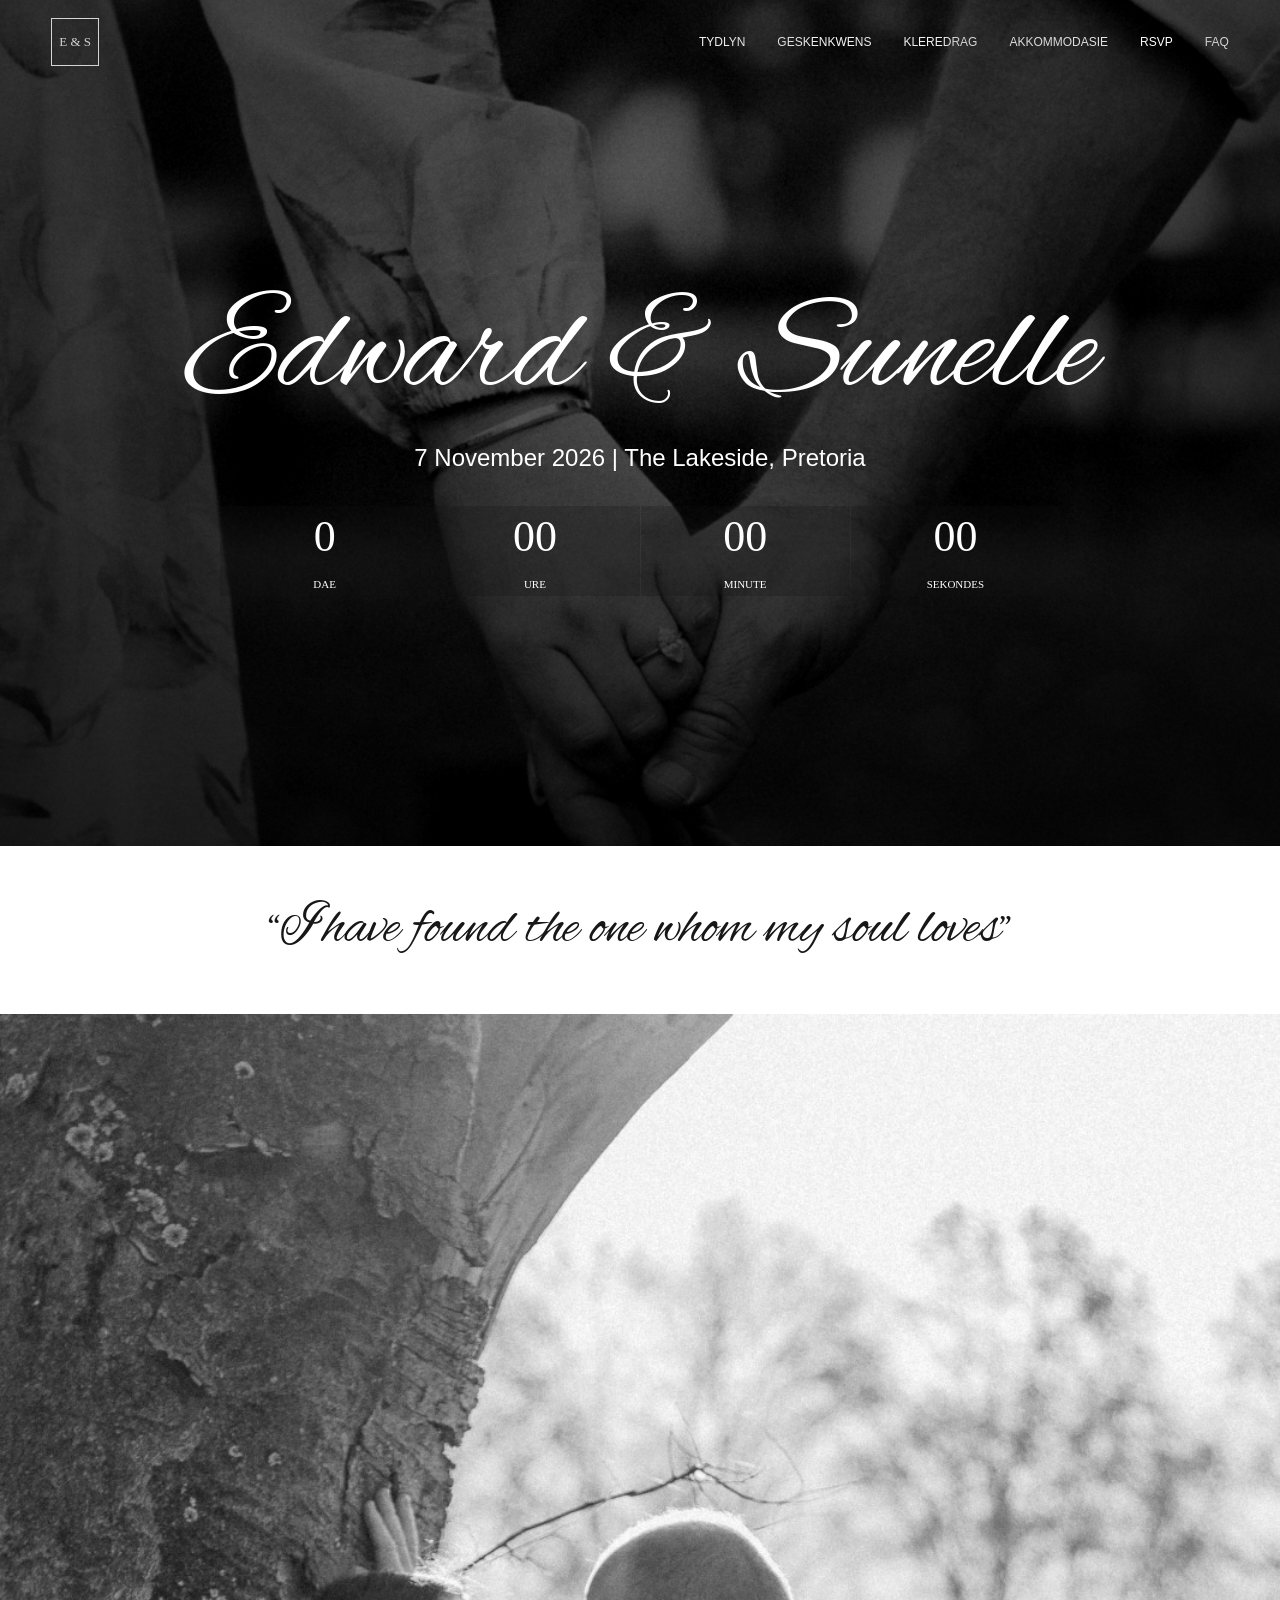
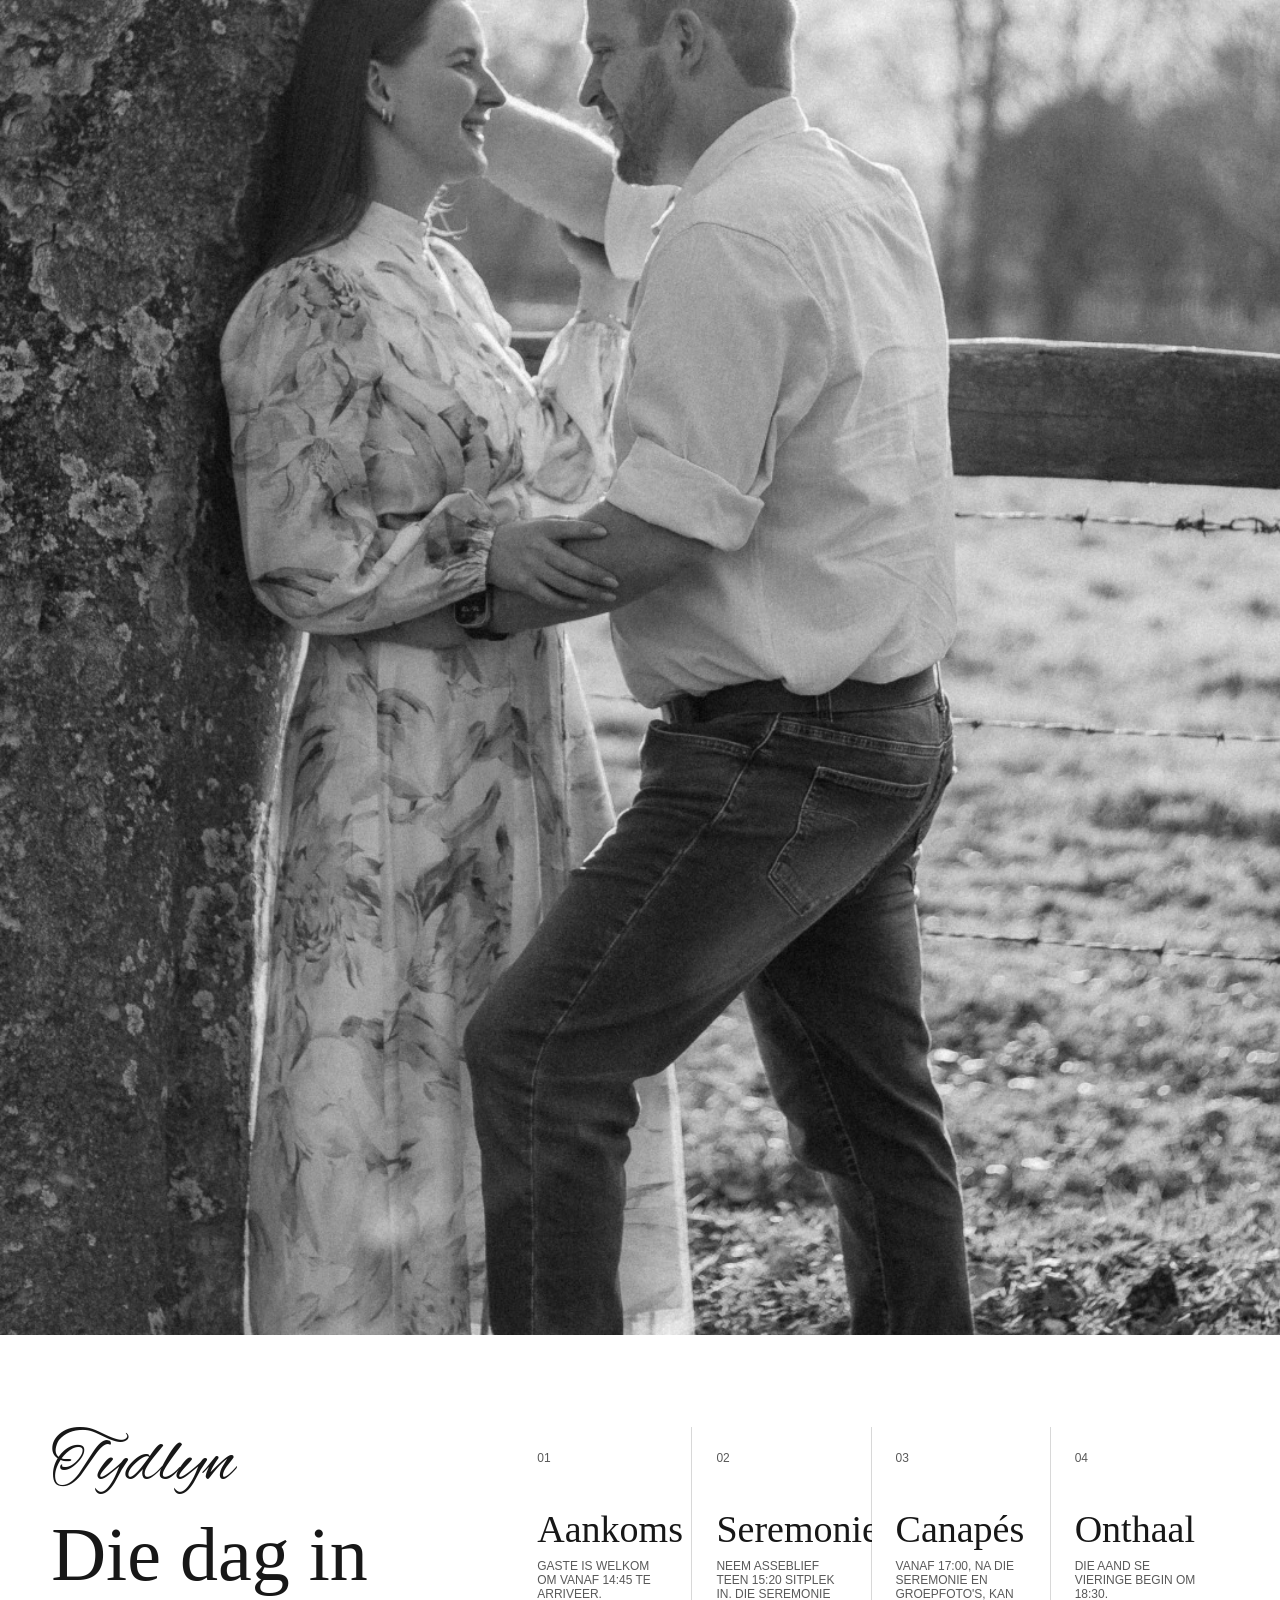
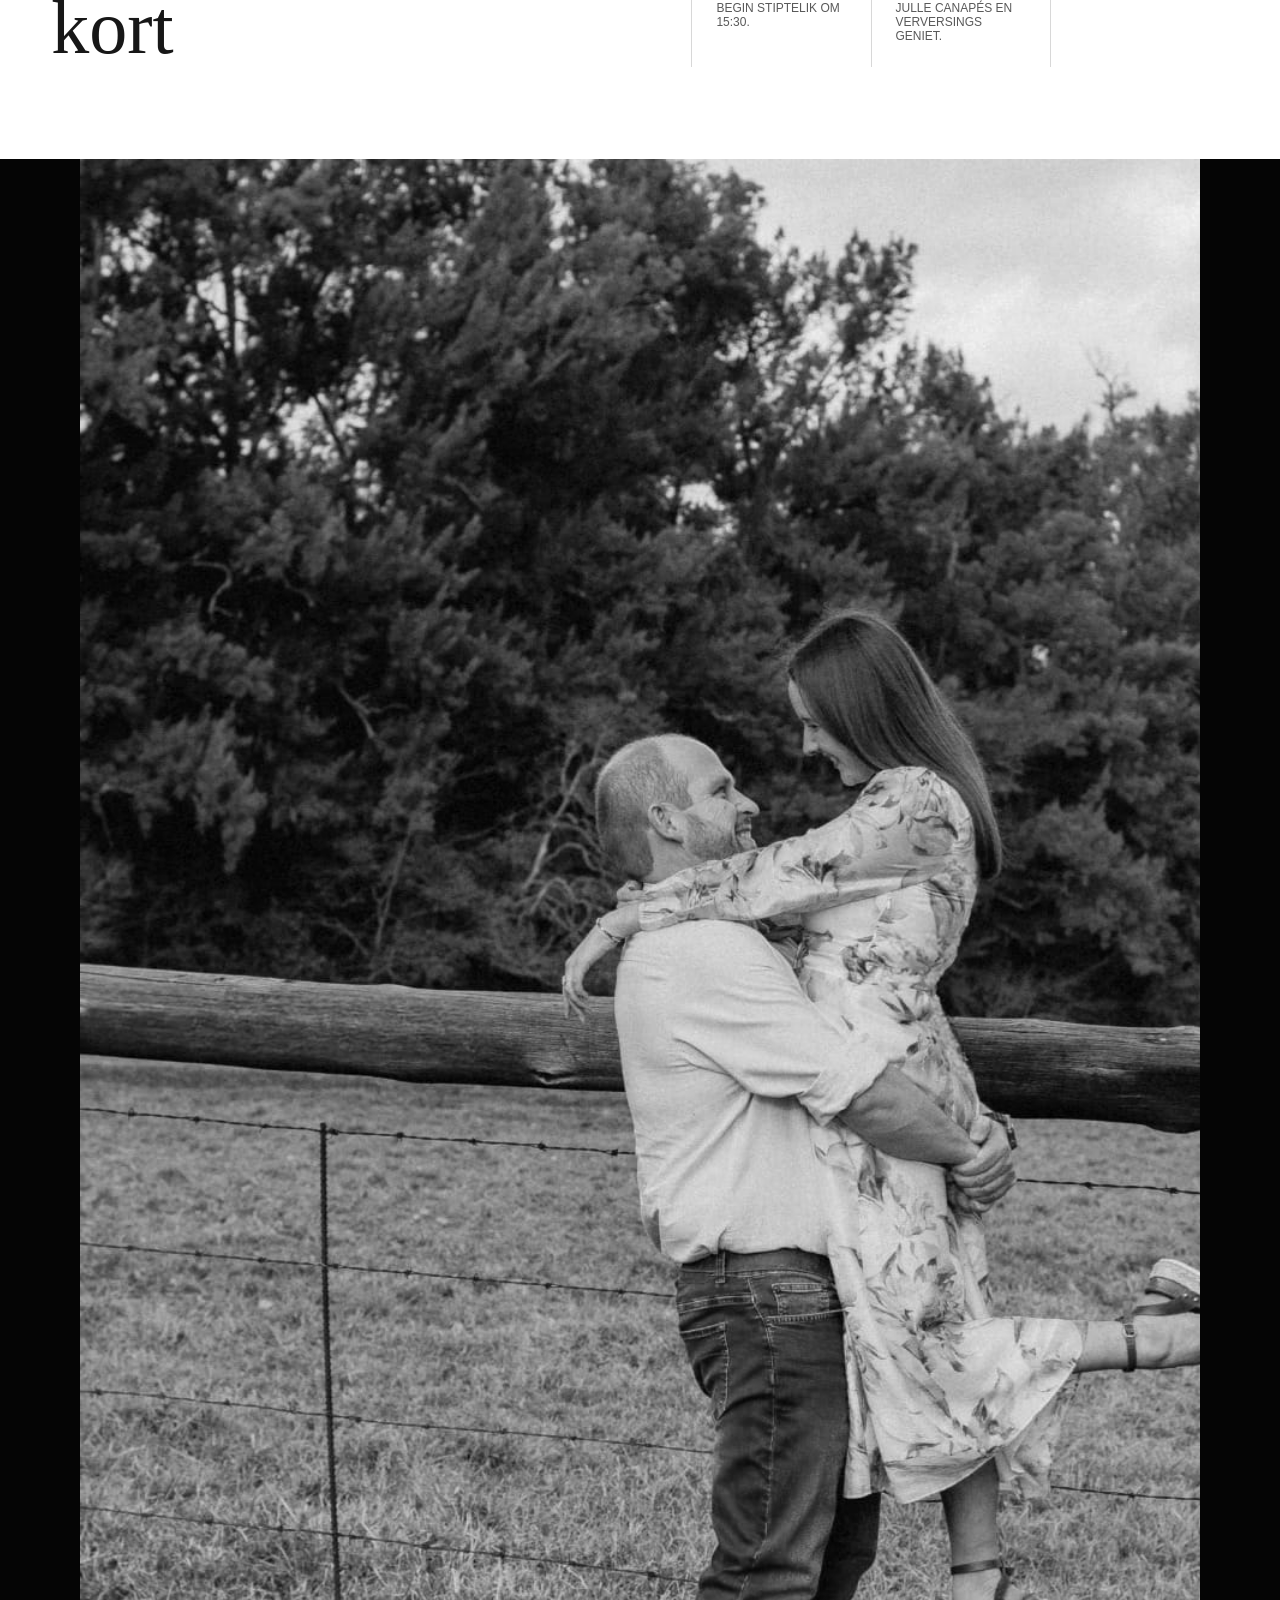
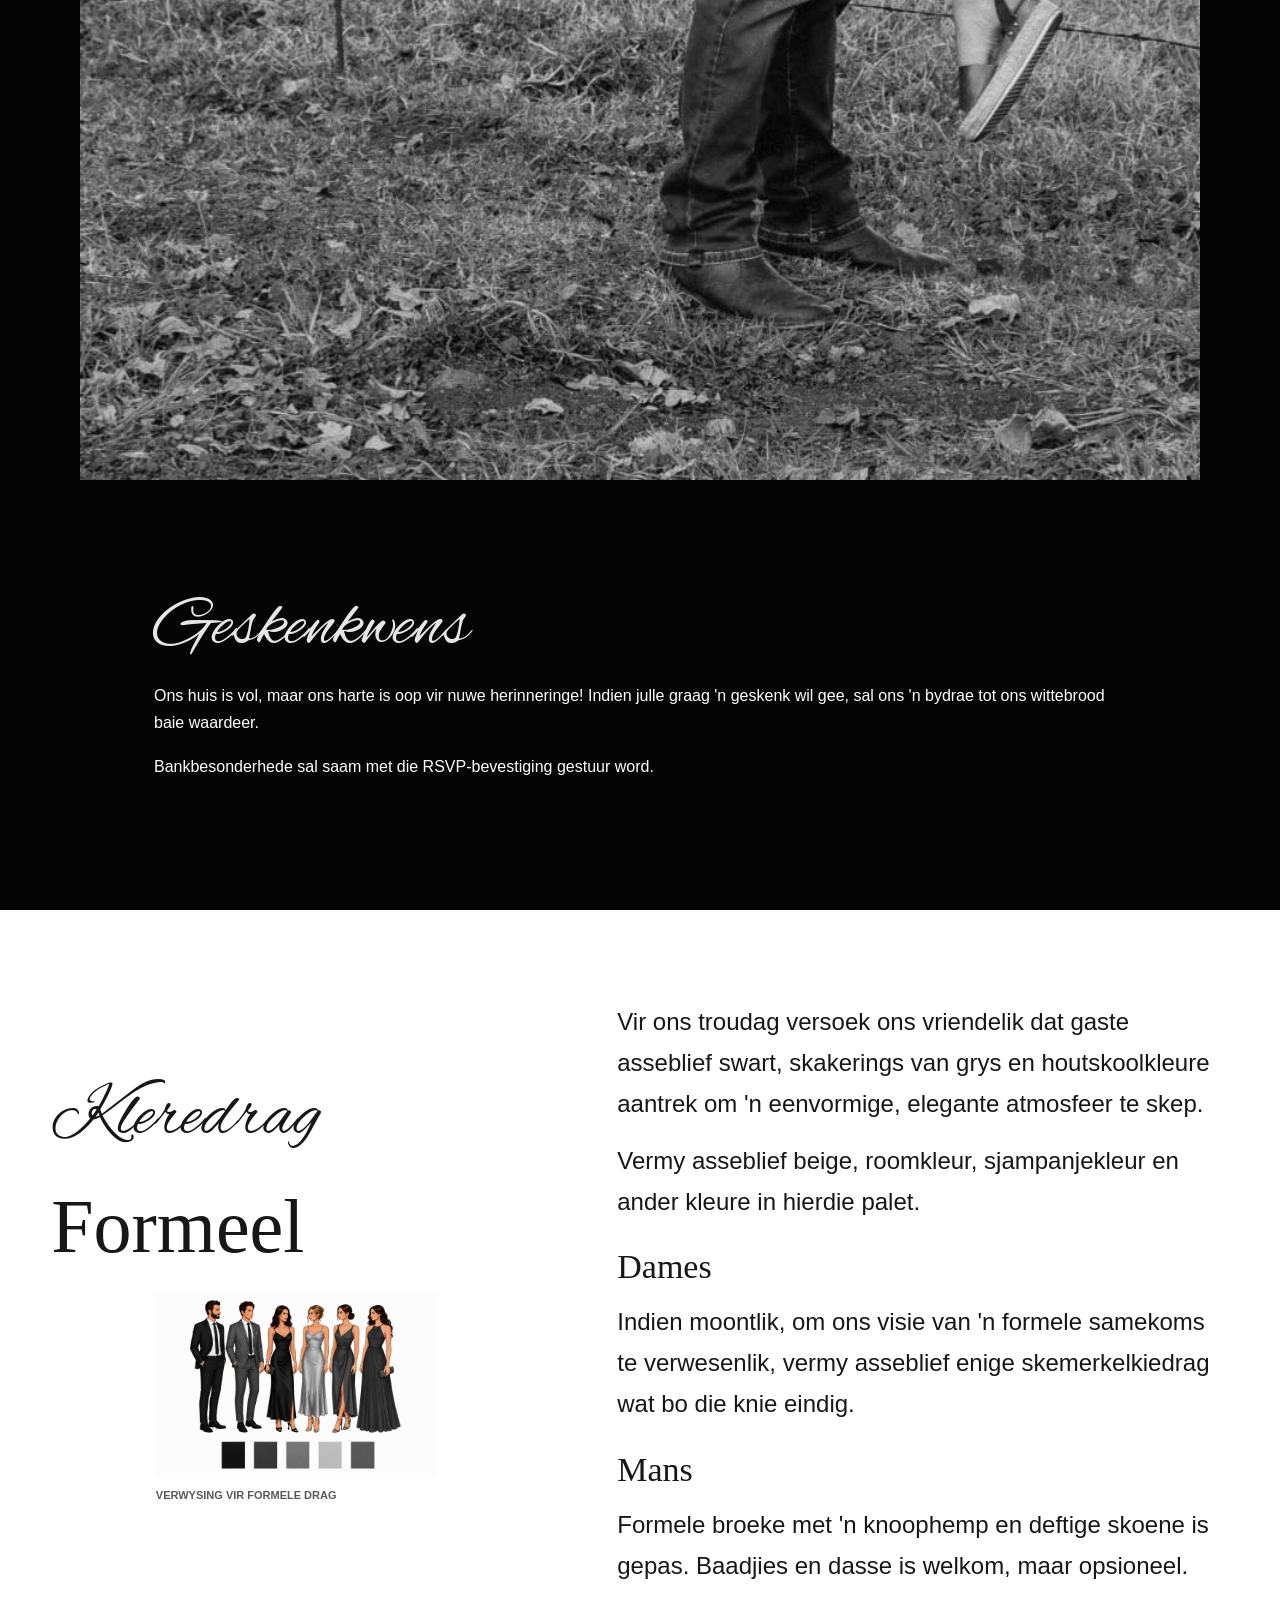
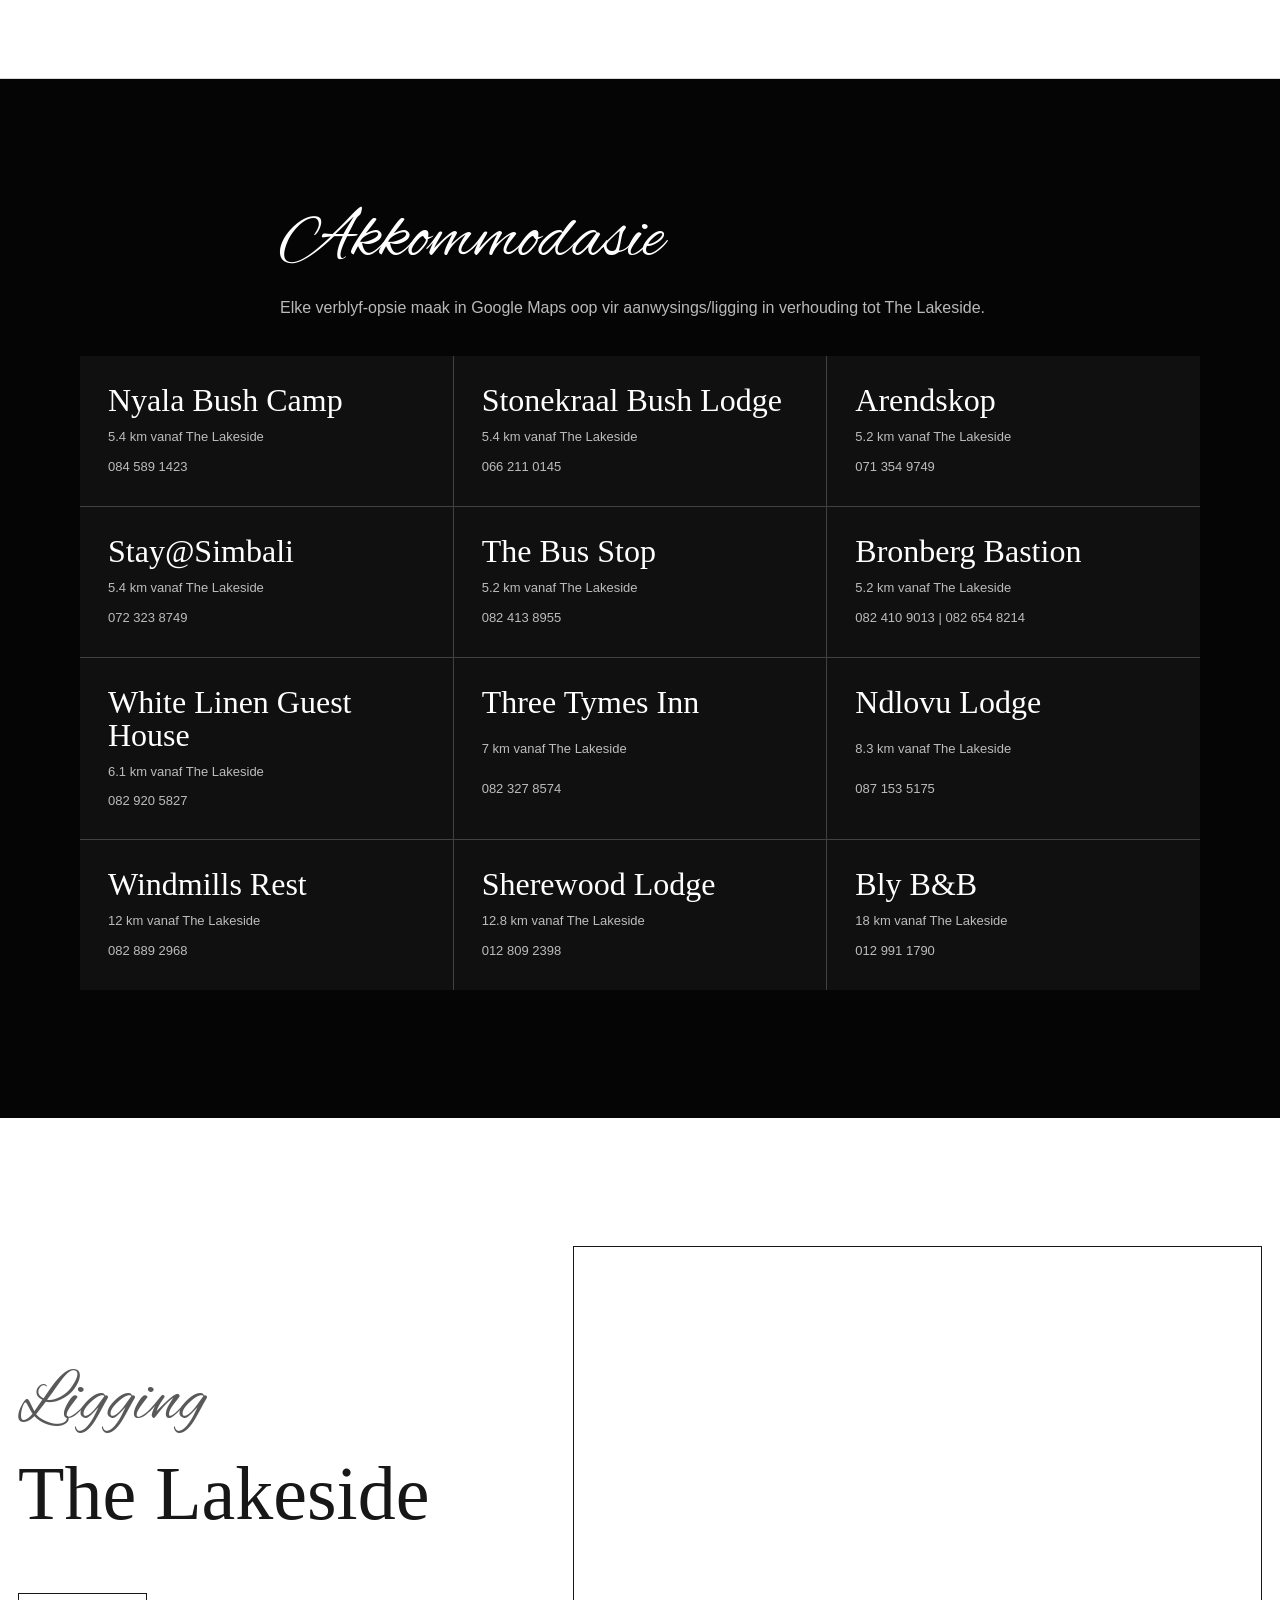
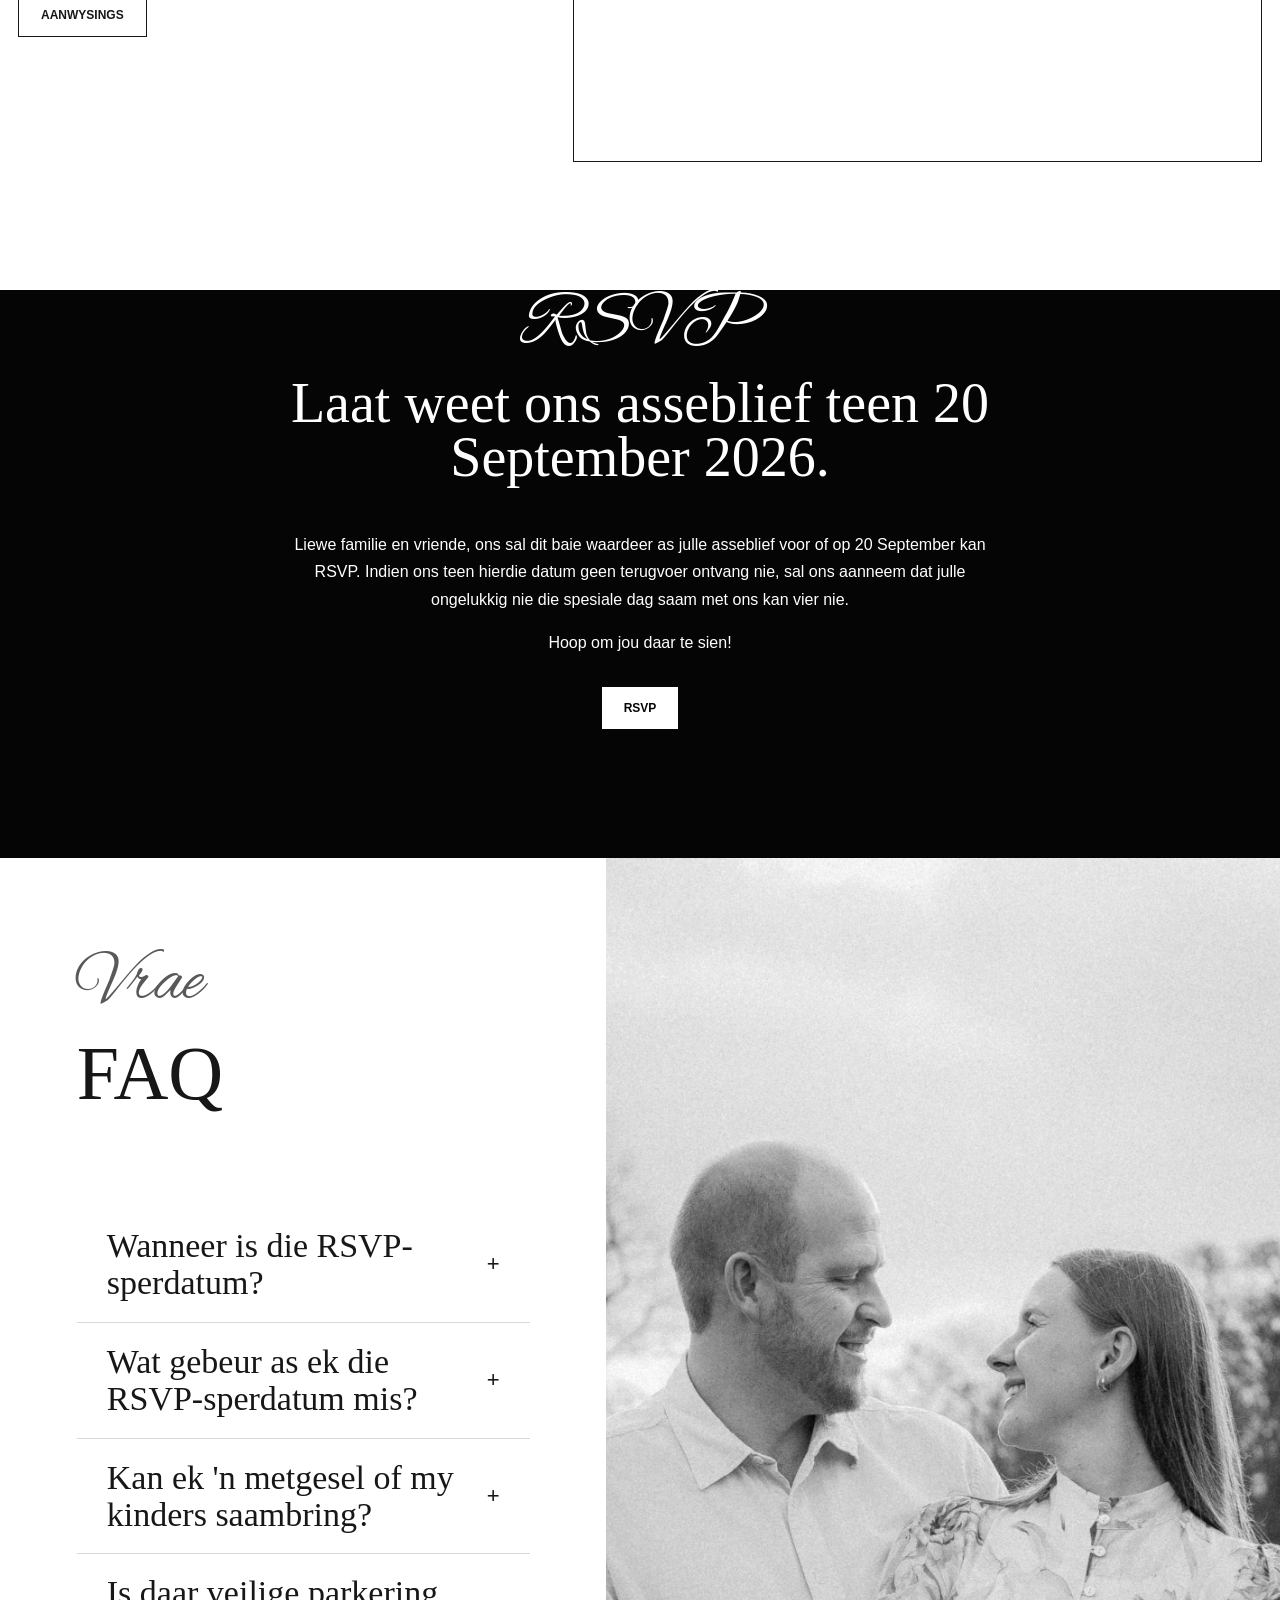
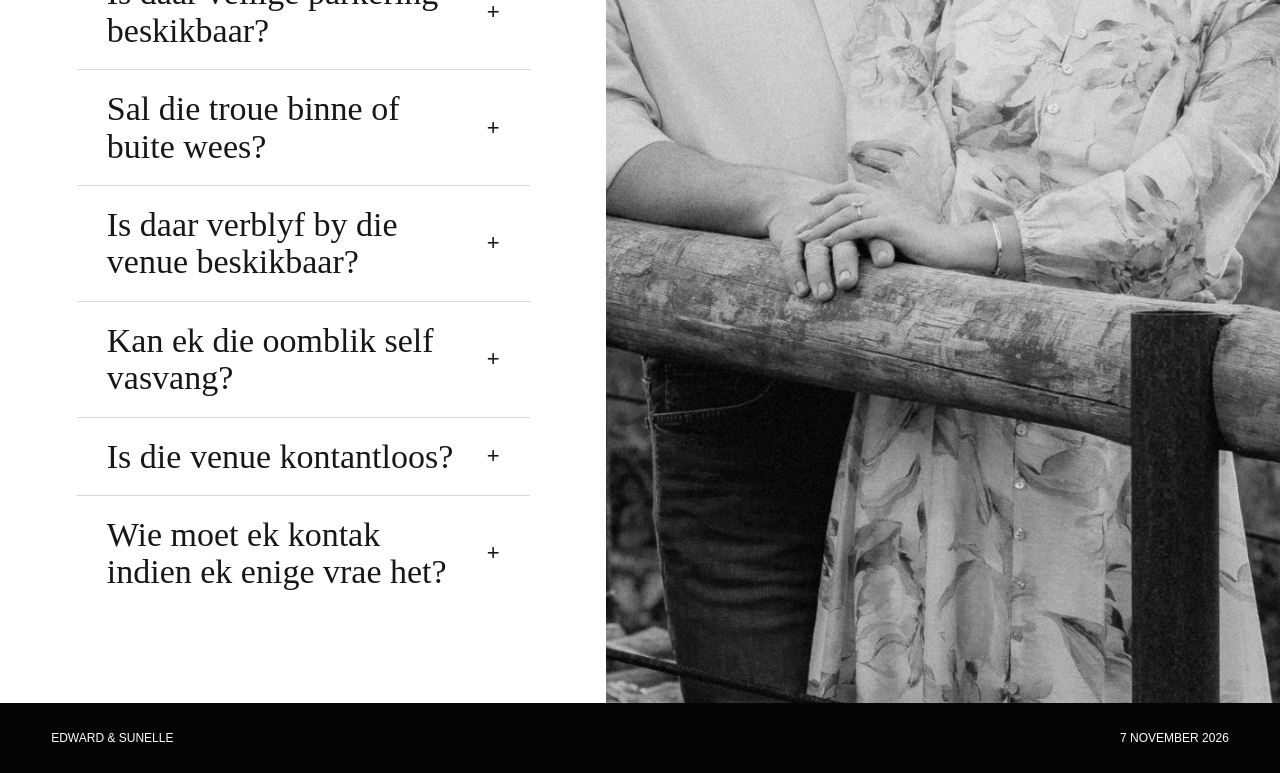
==== index.html @ b25de06b "Bump stylesheet cache for gift photo edge fix" ====
<!doctype html>
<html lang="af">
  <head>
    <meta charset="utf-8" />
    <meta name="viewport" content="width=device-width, initial-scale=1" />
    <title>Edward & Sunelle | 7 November 2026</title>
    <meta
      name="description"
      content="Trouwebwerf vir Edward en Sunelle, 7 November 2026 by The Lakeside, Tierpoort."
    />
    <link rel="preconnect" href="https://www.google.com" />
    <link rel="preconnect" href="https://fonts.googleapis.com" />
    <link rel="preconnect" href="https://fonts.gstatic.com" crossorigin />
    <link
      href="https://fonts.googleapis.com/css2?family=Alex+Brush&family=Parisienne&display=swap"
      rel="stylesheet"
    />
    <link rel="stylesheet" href="styles.css" />
    <link rel="stylesheet" href="wedding-afrikaans.css?v=23" />
  </head>
  <body>
    <header class="site-header" aria-label="Trou navigasie">
      <a class="mark" href="#home" aria-label="Edward en Sunelle tuis">E & S</a>
      <nav>
        <a href="#timeline">Tydlyn</a>
        <a href="#gifts">Geskenkwens</a>
        <a href="#dress">Kleredrag</a>
        <a href="#stay">Akkommodasie</a>
        <a href="#rsvp">RSVP</a>
        <a href="#faq">FAQ</a>
      </nav>
    </header>

    <main>
      <section class="hero" id="home">
        <div class="hero-photo-placeholder" aria-hidden="true">
          <img
            src="assets/hero-photo.jpeg"
            alt=""
            style="position: absolute; inset: 0; width: 100%; height: 100%; object-fit: cover; filter: grayscale(1) contrast(1.08);"
          />
        </div>
        <div class="hero-shade"></div>
        <div class="hero-content">
          <a class="hero-mark-mobile" href="#home" aria-label="Edward en Sunelle tuis">E & S</a>
          <h1><span>Edward</span><span>&</span><span>Sunelle</span></h1>
          <p class="hero-copy">7 November 2026 | The Lakeside, Pretoria</p>
          <div class="countdown" data-countdown="2026-11-07T16:00:00+02:00" style="margin-top: 34px;">
            <span><strong data-days>0</strong>Dae</span>
            <span><strong data-hours>0</strong>Ure</span>
            <span><strong data-minutes>0</strong>Minute</span>
            <span><strong data-seconds>0</strong>Sekondes</span>
          </div>
        </div>
      </section>

      <section class="quote-panel band-white">
        <p>“I have found the one whom my soul loves”</p>
      </section>

      <section class="photo-banner band-black" aria-label="Portretfoto van Edward en Sunelle">
        <div style="display: grid; grid-template-columns: 1fr; background: #050505;">
          <img
            src="assets/wide-photo-1.jpeg"
            alt="Edward en Sunelle portret"
            style="display: block; width: 100%; height: auto; object-fit: contain; object-position: center; filter: grayscale(1) contrast(1.05);"
          />
        </div>
      </section>

      <section class="timeline-band band-white" id="timeline" aria-label="Trou tydlyn">
        <div class="timeline-heading">
          <p class="kicker">Tydlyn</p>
          <h2>Die dag in kort</h2>
        </div>
        <ol class="timeline timeline-light">
          <li>
            <span>01</span>
            <strong>Aankoms</strong>
            <em>Gaste is welkom om vanaf 14:45 te arriveer.</em>
          </li>
          <li>
            <span>02</span>
            <strong>Seremonie</strong>
            <em>Neem asseblief teen 15:20 sitplek in. Die seremonie begin stiptelik om 15:30.</em>
          </li>
          <li>
            <span>03</span>
            <strong>Canapés</strong>
            <em>Vanaf 17:00, na die seremonie en groepfoto's, kan julle canapés en verversings geniet.</em>
          </li>
          <li>
            <span>04</span>
            <strong>Onthaal</strong>
            <em>Die aand se vieringe begin om 18:30.</em>
          </li>
        </ol>
      </section>

      <section class="section gift-split gift-simple band-black" id="gifts">
        <div class="gift-photo" style="display: grid; grid-template-columns: 1fr; background: #050505;">
          <img
            src="assets/gift-photo.jpeg"
            alt="Trou geskenk detail"
            style="display: block; width: 100%; height: auto; object-fit: contain; object-position: center; filter: grayscale(1) contrast(1.05);"
          />
        </div>
        <article>
          <p class="kicker">Geskenkwens</p>
          <p>
            Ons huis is vol, maar ons harte is oop vir nuwe herinneringe! Indien julle graag 'n
            geskenk wil gee, sal ons 'n bydrae tot ons wittebrood baie waardeer.
          </p>
          <p>Bankbesonderhede sal saam met die RSVP-bevestiging gestuur word.</p>
        </article>
      </section>

      <section class="dress-band band-white" id="dress">
        <div class="dress-heading-block">
          <p class="kicker">Kleredrag</p>
          <h2>Formeel</h2>
          <figure class="dress-reference">
            <img src="assets/kleredrag_example.jpeg" alt="Formele kleredrag verwysing" />
            <figcaption>Verwysing vir formele drag</figcaption>
          </figure>
        </div>
        <div class="dress-copy">
          <p>
            Vir ons troudag versoek ons vriendelik dat gaste asseblief swart, skakerings van grys
            en houtskoolkleure aantrek om 'n eenvormige, elegante atmosfeer te skep.
          </p>
          <p>Vermy asseblief beige, roomkleur, sjampanjekleur en ander kleure in hierdie palet.</p>
          <h3>Dames</h3>
          <p>
            Indien moontlik, om ons visie van 'n formele samekoms te verwesenlik, vermy asseblief
            enige skemerkelkiedrag wat bo die knie eindig.
          </p>
          <h3>Mans</h3>
          <p>
            Formele broeke met 'n knoophemp en deftige skoene is gepas. Baadjies en dasse is welkom,
            maar opsioneel.
          </p>
        </div>
      </section>

      <section class="section accommodation-section band-black" id="stay">
        <div class="section-heading accommodation-heading">
          <p class="kicker">Akkommodasie</p>
          <p>Elke verblyf-opsie maak in Google Maps oop vir aanwysings/ligging in verhouding tot The Lakeside.</p>
        </div>
        <div class="accommodation-grid">
          <a href="https://www.google.com/maps/search/?api=1&query=Nyala%20Bush%20Camp%20Tierpoort" target="_blank" rel="noreferrer"><strong>Nyala Bush Camp</strong><span>5.4 km vanaf The Lakeside</span><em>084 589 1423</em></a>
          <a href="https://www.google.com/maps/search/?api=1&query=Stonekraal%20Bush%20Lodge%20Tierpoort" target="_blank" rel="noreferrer"><strong>Stonekraal Bush Lodge</strong><span>5.4 km vanaf The Lakeside</span><em>066 211 0145</em></a>
          <a href="https://www.google.com/maps/search/?api=1&query=Arendskop%20Tierpoort" target="_blank" rel="noreferrer"><strong>Arendskop</strong><span>5.2 km vanaf The Lakeside</span><em>071 354 9749</em></a>
          <a href="https://www.google.com/maps/search/?api=1&query=Stay%40Simbali%20Tierpoort" target="_blank" rel="noreferrer"><strong>Stay@Simbali</strong><span>5.4 km vanaf The Lakeside</span><em>072 323 8749</em></a>
          <a href="https://www.google.com/maps/search/?api=1&query=The%20Bus%20Stop%20Tierpoort" target="_blank" rel="noreferrer"><strong>The Bus Stop</strong><span>5.2 km vanaf The Lakeside</span><em>082 413 8955</em></a>
          <a href="https://www.google.com/maps/search/?api=1&query=Bronberg%20Bastion%20Tierpoort" target="_blank" rel="noreferrer"><strong>Bronberg Bastion</strong><span>5.2 km vanaf The Lakeside</span><em>082 410 9013 | 082 654 8214</em></a>
          <a href="https://www.google.com/maps/search/?api=1&query=White%20Linen%20Guest%20House%20Tierpoort" target="_blank" rel="noreferrer"><strong>White Linen Guest House</strong><span>6.1 km vanaf The Lakeside</span><em>082 920 5827</em></a>
          <a href="https://www.google.com/maps/search/?api=1&query=Three%20Tymes%20Inn%20Tierpoort" target="_blank" rel="noreferrer"><strong>Three Tymes Inn</strong><span>7 km vanaf The Lakeside</span><em>082 327 8574</em></a>
          <a href="https://www.google.com/maps/search/?api=1&query=Ndlovu%20Lodge%20Tierpoort" target="_blank" rel="noreferrer"><strong>Ndlovu Lodge</strong><span>8.3 km vanaf The Lakeside</span><em>087 153 5175</em></a>
          <a href="https://www.google.com/maps/search/?api=1&query=Windmills%20Rest%20Tierpoort" target="_blank" rel="noreferrer"><strong>Windmills Rest</strong><span>12 km vanaf The Lakeside</span><em>082 889 2968</em></a>
          <a href="https://www.google.com/maps/search/?api=1&query=Sherewood%20Lodge%20Tierpoort" target="_blank" rel="noreferrer"><strong>Sherewood Lodge</strong><span>12.8 km vanaf The Lakeside</span><em>012 809 2398</em></a>
          <a href="https://www.google.com/maps/search/?api=1&query=Bly%20B%26B%20Pretoria" target="_blank" rel="noreferrer"><strong>Bly B&B</strong><span>18 km vanaf The Lakeside</span><em>012 991 1790</em></a>
        </div>
      </section>

      <section class="section split band-white" id="venue">
        <div class="section-heading">
          <p class="kicker">Ligging</p>
          <h2>The Lakeside</h2>
          <a
            class="text-link"
            href="https://www.google.com/maps/search/?api=1&query=The%20Lakeside%20Plot%20379%20Tiegerpoort%20Rd%20Tierpoort%200056"
            target="_blank"
            rel="noreferrer"
          >
            Aanwysings
          </a>
        </div>
        <div class="map-frame">
          <iframe
            title="Kaart na The Lakeside, Plot 379 Tiegerpoort Rd, Tierpoort"
            loading="lazy"
            referrerpolicy="no-referrer-when-downgrade"
            src="https://www.google.com/maps?q=The%20Lakeside%20Plot%20379%20Tiegerpoort%20Rd%20Tierpoort%200056&output=embed"
          ></iframe>
        </div>
      </section>

      <section class="section rsvp band-black" id="rsvp">
        <div class="section-heading rsvp-heading">
          <p class="kicker">RSVP</p>
          <h2>Laat weet ons asseblief teen 20 September 2026.</h2>
          <p>
            Liewe familie en vriende, ons sal dit baie waardeer as julle asseblief voor of op
            20 September kan RSVP. Indien ons teen hierdie datum geen terugvoer ontvang nie, sal ons
            aanneem dat julle ongelukkig nie die spesiale dag saam met ons kan vier nie.
          </p>
          <p>Hoop om jou daar te sien!</p>
          <a class="hero-button light-button" href="https://Loxtontroue.rsvpify.com" target="_blank" rel="noreferrer">
            RSVP
          </a>
        </div>
      </section>

      <section class="faq-layout band-white" id="faq">
        <div class="faq-panel faq-panel-wide">
          <div class="section-heading">
            <p class="kicker">Vrae</p>
            <h2>FAQ</h2>
          </div>
          <div class="faq-accordion">
            <details>
              <summary>Wanneer is die RSVP-sperdatum?</summary>
              <p>Laat weet ons asseblief teen 20 September 2026 of jy saam met ons gaan feesvier.</p>
            </details>
            <details>
              <summary>Wat gebeur as ek die RSVP-sperdatum mis?</summary>
              <p>Indien ons nie teen die sperdatum jou RSVP ontvang nie, sal ons aanvaar dat jy ongelukkig nie die troue kan bywoon nie.</p>
            </details>
            <details>
              <summary>Kan ek 'n metgesel of my kinders saambring?</summary>
              <p>Ons vra vriendelik dat slegs die gaste wat op die uitnodiging aangedui word, die troue bywoon. Ons gastelys is sorgvuldig beplan en ons kan ongelukkig nie addisionele gaste akkommodeer nie.</p>
            </details>
            <details>
              <summary>Is daar veilige parkering beskikbaar?</summary>
              <p>Veilige parkering is beskikbaar binne die area wat deur die venue se sekuriteit beheer word, sodat jy die aand met gemoedsrus kan geniet.</p>
            </details>
            <details>
              <summary>Sal die troue binne of buite wees?</summary>
              <p>Die seremonie en onthaal sal binnenshuis plaasvind. Canapés sal buite wees.</p>
            </details>
            <details>
              <summary>Is daar verblyf by die venue beskikbaar?</summary>
              <p>Ja, ongelukkig slegs 'n beperkte hoeveelheid. Kamers by die venue is deur ons geallokeer. Ons sal met diegene in kontak wees. Ons het wel 'n paar alternatiewe akkommodasie-opsies op die webwerf onder “Akkommodasie” gevoeg.</p>
            </details>
            <details>
              <summary>Kan ek die oomblik self vasvang?</summary>
              <p>Om almal toe te laat om ten volle teenwoordig te wees, sal ons 'n foonvrye seremonie hê. Ons vra vriendelik dat julle tydens die seremonie julle selfone en kameras wegsit.</p>
              <p>Die content creator se foto's sal binne 48 uur na die troue op hierdie webwerf beskikbaar wees.</p>
            </details>
            <details>
              <summary>Is die venue kontantloos?</summary>
              <p>Die venue aanvaar beide kaarte en kontant. Jy kan ook 'n kroegrekening open. Om 'n rekening te open, kan jy of jou motorsleutels of bestuurslisensie as deposito los.</p>
            </details>
            <details>
              <summary>Wie moet ek kontak indien ek enige vrae het?</summary>
              <p>Indien jy enige vrae het, stuur gerus vir Edward 'n WhatsApp-boodskap.</p>
            </details>
          </div>
        </div>
        <div class="photo-placeholder faq-photo">
          <img
            src="assets/faq-photo.jpeg"
            alt="Edward en Sunelle trou detail"
            style="position: absolute; inset: 0; width: 100%; height: 100%; object-fit: cover; filter: grayscale(1) contrast(1.05);"
          />
        </div>
      </section>
    </main>

    <footer>
      <p>Edward & Sunelle</p>
      <span>7 November 2026</span>
    </footer>

    <script src="script.js"></script>
  </body>
</html>
---- styles.css ----
:root {
  --black: #050505;
  --ink: #171717;
  --soft-ink: #595959;
  --line: #d8d8d8;
  --paper: #f7f7f4;
  --gray: #e3e3df;
  --dark-card: #101010;
  --white: #ffffff;
}

* {
  box-sizing: border-box;
}

html {
  scroll-behavior: smooth;
}

body {
  margin: 0;
  color: var(--ink);
  background: var(--paper);
  font-family: "Georgia", "Times New Roman", serif;
  overflow-x: hidden;
}

img,
iframe {
  max-width: 100%;
}

.hero-photo-placeholder > img,
.photo-placeholder > img,
.photo-banner img {
  object-position: center center !important;
}

a {
  color: inherit;
}

.site-header {
  position: fixed;
  z-index: 10;
  top: 0;
  left: 0;
  right: 0;
  display: flex;
  align-items: center;
  justify-content: space-between;
  gap: 24px;
  padding: 18px clamp(18px, 4vw, 52px);
  color: var(--white);
  mix-blend-mode: difference;
}

.mark {
  border: 1px solid currentColor;
  width: 48px;
  height: 48px;
  display: inline-grid;
  place-items: center;
  text-decoration: none;
  font-size: 13px;
  letter-spacing: 0;
  flex: 0 0 auto;
}

.hero-mark-mobile {
  display: none;
}

nav {
  display: flex;
  gap: clamp(14px, 3vw, 32px);
  font-family: Arial, Helvetica, sans-serif;
  font-size: 12px;
  text-transform: uppercase;
}

nav a {
  text-decoration: none;
}

.hero {
  position: relative;
  min-height: 94vh;
  display: grid;
  place-items: center;
  overflow: hidden;
  color: var(--white);
  background: var(--black);
}

.hero-photo-placeholder,
.hero-shade {
  position: absolute;
  inset: 0;
  width: 100%;
  height: 100%;
}

.hero-photo-placeholder {
  display: grid;
  place-items: center;
  overflow: hidden;
  background:
    linear-gradient(135deg, transparent calc(50% - 1px), rgba(255, 255, 255, 0.24) 50%, transparent calc(50% + 1px)),
    linear-gradient(45deg, transparent calc(50% - 1px), rgba(255, 255, 255, 0.24) 50%, transparent calc(50% + 1px)),
    #1b1b1b;
  color: rgba(255, 255, 255, 0.82);
  filter: grayscale(1) contrast(1.08);
}

.hero-photo-placeholder::before {
  content: "";
  position: absolute;
  inset: clamp(18px, 4vw, 56px);
  border: 1px solid rgba(255, 255, 255, 0.34);
}

.hero-photo-placeholder span {
  position: relative;
  z-index: 1;
  padding: 12px 18px;
  border: 1px solid rgba(255, 255, 255, 0.32);
  background: rgba(0, 0, 0, 0.34);
  font-family: Arial, Helvetica, sans-serif;
  font-size: 12px;
  font-weight: 700;
  text-transform: uppercase;
}

.hero-shade {
  background:
    linear-gradient(180deg, rgba(0, 0, 0, 0.38), rgba(0, 0, 0, 0.68)),
    radial-gradient(circle at center, rgba(0, 0, 0, 0.18), rgba(0, 0, 0, 0.62));
}

.hero-content {
  position: relative;
  width: min(1120px, calc(100% - 36px));
  margin: 0 auto;
  padding: clamp(92px, 14vh, 150px) 0 clamp(56px, 9vh, 92px);
  text-align: center;
}

.kicker {
  margin: 0 0 16px;
  font-family: Arial, Helvetica, sans-serif;
  font-size: 12px;
  font-weight: 700;
  letter-spacing: 0;
  text-transform: uppercase;
}

h1,
h2,
h3,
p {
  margin-top: 0;
}

h1 {
  display: flex;
  align-items: baseline;
  justify-content: center;
  gap: clamp(14px, 2.2vw, 34px);
  max-width: 100%;
  margin: 0 auto 24px;
  font-size: clamp(68px, 10.8vw, 176px);
  font-weight: 400;
  line-height: 0.9;
  letter-spacing: 0;
  white-space: nowrap;
}

h1 span {
  display: inline-block;
}

.hero-copy {
  font-family: Arial, Helvetica, sans-serif;
  font-size: clamp(17px, 2vw, 24px);
}

.hero-button,
.text-link {
  display: inline-flex;
  align-items: center;
  justify-content: center;
  min-height: 44px;
  padding: 0 22px;
  border: 1px solid currentColor;
  font-family: Arial, Helvetica, sans-serif;
  font-size: 12px;
  font-weight: 700;
  text-decoration: none;
  text-transform: uppercase;
}

.countdown-band {
  display: grid;
  grid-template-columns: minmax(280px, 840px);
  align-items: center;
  justify-content: center;
  gap: 24px;
  padding: 34px clamp(18px, 4vw, 52px);
  color: var(--white);
  background: var(--black);
  font-family: Arial, Helvetica, sans-serif;
  text-align: center;
}

.countdown-band p {
  margin: 0;
  font-size: 12px;
  font-weight: 700;
  text-transform: uppercase;
}

.countdown {
  display: grid;
  grid-template-columns: repeat(4, minmax(0, 1fr));
  gap: 1px;
  width: min(840px, 100%);
  margin: 0 auto;
}

.countdown span {
  display: grid;
  gap: 6px;
  min-height: 90px;
  place-items: center;
  background: rgba(17, 17, 17, 0.25);
  text-transform: uppercase;
  font-size: 11px;
}

.countdown strong {
  font-size: clamp(26px, 4vw, 44px);
  font-weight: 400;
  font-family: Georgia, "Times New Roman", serif;
}

.section {
  width: 100%;
  margin: 0;
  padding: clamp(64px, 10vw, 128px) 0;
}

.section > :not(.detail-grid):not(.contact-grid):not(.content-columns),
.section > .detail-grid,
.section > .contact-grid {
  width: min(1120px, calc(100% - 36px));
  margin-left: auto;
  margin-right: auto;
}

.section-heading {
  max-width: 720px;
}

.section h2,
.invite-panel h2,
.timeline-heading h2,
.dress-band h2,
.faq-panel h2,
.gift-split h2 {
  font-size: clamp(36px, 6vw, 76px);
  font-weight: 400;
  line-height: 0.96;
}

.section p,
.invite-panel p,
.dress-band p,
.faq-panel p,
.gift-split p {
  color: var(--soft-ink);
  font-family: Arial, Helvetica, sans-serif;
  font-size: 16px;
  line-height: 1.7;
}

.detail-grid,
.content-columns,
.contact-grid {
  display: grid;
  grid-template-columns: repeat(3, minmax(0, 1fr));
  gap: 1px;
  margin-top: 42px;
  background: var(--line);
}

.detail-grid article,
.content-columns article,
.contact-grid a {
  min-height: 230px;
  padding: clamp(24px, 4vw, 38px);
  background: var(--white);
}

.detail-grid span {
  display: block;
  margin-bottom: 42px;
  font-family: Arial, Helvetica, sans-serif;
  font-size: 12px;
}

h3 {
  margin-bottom: 10px;
  font-size: 30px;
  font-weight: 400;
}

.split {
  display: grid;
  grid-template-columns: minmax(260px, 0.8fr) minmax(320px, 1.2fr);
  align-items: center;
  gap: clamp(32px, 6vw, 72px);
}

.map-frame {
  aspect-ratio: 4 / 3;
  border: 1px solid var(--ink);
  background: var(--white);
  padding: 8px;
}

.map-frame iframe {
  display: block;
  width: 100%;
  height: 100%;
  border: 0;
  filter: grayscale(1);
}

.content-columns {
  grid-template-columns: repeat(2, minmax(0, 1fr));
  width: min(1120px, calc(100% - 36px));
  margin: 0 auto;
}

.rsvp {
  padding-top: 0;
}

.contact-grid {
  grid-template-columns: repeat(2, minmax(0, 1fr));
  margin-top: 42px;
}

.contact-grid a {
  display: flex;
  flex-direction: column;
  justify-content: space-between;
  color: var(--ink);
  font-size: clamp(28px, 4vw, 48px);
  text-decoration: none;
}

.contact-grid span {
  font-family: Arial, Helvetica, sans-serif;
  font-size: 12px;
  font-weight: 700;
  text-transform: uppercase;
}

.menu-section {
  padding-top: 0;
}

.band-white {
  background: var(--white);
}

.band-gray {
  background: var(--gray);
}

.band-black {
  color: var(--white);
  background: var(--black);
}

.band-black p,
.band-black .kicker,
.band-black h2,
.band-black h3 {
  color: var(--white);
}

.content-columns.band-black article {
  color: var(--white);
  background: var(--dark-card);
}

.content-columns.band-black {
  background: rgba(255, 255, 255, 0.24);
}

.invite-panel {
  display: grid;
  place-items: center;
  min-height: 360px;
  padding: clamp(56px, 9vw, 110px) 18px;
  text-align: center;
}

.invite-panel > div {
  max-width: 860px;
}

.invite-panel h2 {
  margin-bottom: 24px;
}

.invite-panel p:not(.kicker) {
  max-width: 720px;
  margin: 0 auto;
}

.timeline-band {
  display: grid;
  grid-template-columns: minmax(240px, 0.7fr) minmax(360px, 1.3fr);
  gap: clamp(28px, 6vw, 80px);
  align-items: center;
  padding: clamp(54px, 8vw, 92px) clamp(18px, 4vw, 52px);
}

.timeline-heading h2 {
  margin-bottom: 0;
}

.timeline {
  position: relative;
  display: grid;
  grid-template-columns: repeat(4, minmax(0, 1fr));
  gap: 1px;
  margin: 0;
  padding: 0;
  list-style: none;
  background: rgba(255, 255, 255, 0.24);
}

.timeline li {
  min-height: 170px;
  padding: 24px;
  background: var(--dark-card);
}

.timeline span,
.timeline em {
  display: block;
  font-family: Arial, Helvetica, sans-serif;
  font-size: 12px;
  font-style: normal;
  text-transform: uppercase;
}

.timeline span {
  margin-bottom: 42px;
  color: rgba(255, 255, 255, 0.58);
}

.timeline strong {
  display: block;
  margin-bottom: 8px;
  font-size: clamp(24px, 3vw, 38px);
  font-weight: 400;
}

.timeline em {
  color: rgba(255, 255, 255, 0.68);
}

.dress-band {
  display: grid;
  grid-template-columns: minmax(260px, 0.8fr) minmax(300px, 1fr);
  align-items: center;
  gap: clamp(28px, 6vw, 80px);
  padding: clamp(54px, 8vw, 92px) clamp(18px, 4vw, 52px);
  border-bottom: 1px solid var(--line);
}

.dress-band h2 {
  margin-bottom: 0;
}

.dress-band p {
  max-width: 640px;
  margin-bottom: 0;
  font-size: clamp(18px, 2vw, 24px);
  color: var(--ink);
}

.photo-story {
  display: grid;
  grid-template-columns: minmax(240px, 0.58fr) minmax(300px, 0.9fr);
  gap: clamp(34px, 7vw, 100px);
  align-items: center;
  padding: clamp(62px, 9vw, 112px) clamp(18px, 7vw, 110px);
}

.photo-story-copy h2 {
  margin-bottom: 20px;
  font-size: clamp(34px, 5vw, 68px);
  font-weight: 400;
  line-height: 0.98;
}

.photo-story-copy p:not(.kicker) {
  color: var(--soft-ink);
  font-family: Arial, Helvetica, sans-serif;
  font-size: 16px;
  line-height: 1.7;
}

.photo-placeholder {
  position: relative;
  display: grid;
  place-items: center;
  overflow: hidden;
  min-height: 320px;
  border: 1px solid rgba(0, 0, 0, 0.32);
  background:
    linear-gradient(135deg, transparent calc(50% - 1px), rgba(0, 0, 0, 0.28) 50%, transparent calc(50% + 1px)),
    linear-gradient(45deg, transparent calc(50% - 1px), rgba(0, 0, 0, 0.28) 50%, transparent calc(50% + 1px)),
    #f2f2ef;
  color: var(--ink);
  font-family: Arial, Helvetica, sans-serif;
  text-transform: uppercase;
  font-size: 12px;
  font-weight: 700;
}

.photo-banner {
  padding: 0;
}

.photo-placeholder.panorama {
  min-height: clamp(260px, 38vw, 520px);
  border-left: 0;
  border-right: 0;
  border-color: rgba(255, 255, 255, 0.28);
  background:
    linear-gradient(135deg, transparent calc(50% - 1px), rgba(255, 255, 255, 0.3) 50%, transparent calc(50% + 1px)),
    linear-gradient(45deg, transparent calc(50% - 1px), rgba(255, 255, 255, 0.3) 50%, transparent calc(50% + 1px)),
    #222;
  color: var(--white);
}

.photo-placeholder.panorama::before {
  inset: 20px;
  border-color: rgba(255, 255, 255, 0.28);
}

.photo-placeholder.panorama span {
  color: var(--ink);
}

.arched-photo-wrap {
  position: relative;
  width: min(100%, 420px);
  justify-self: center;
  padding-top: 0;
}

.photo-placeholder.arch {
  min-height: 430px;
  aspect-ratio: 3 / 4;
  border-radius: 999px 999px 0 0;
}

.photo-placeholder.arch::before {
  border-radius: 999px 999px 0 0;
}

.photo-placeholder::before {
  content: "";
  position: absolute;
  inset: 12px;
  border: 1px solid rgba(0, 0, 0, 0.24);
}

.photo-placeholder span {
  position: relative;
  padding: 10px 14px;
  background: var(--white);
  border: 1px solid rgba(0, 0, 0, 0.2);
}

.photo-placeholder.portrait {
  aspect-ratio: 3 / 4;
}

.photo-placeholder.landscape {
  aspect-ratio: 4 / 3;
}

.photo-placeholder.small {
  min-height: 260px;
  aspect-ratio: 4 / 3;
}

.gift-split,
.faq-layout {
  display: grid;
  grid-template-columns: minmax(260px, 0.9fr) minmax(260px, 1fr);
  align-items: stretch;
}

.gift-split {
  grid-template-columns: minmax(260px, 0.85fr) minmax(260px, 0.8fr) minmax(260px, 0.8fr);
  padding: 0;
}

.gift-split article {
  display: flex;
  min-height: 430px;
  flex-direction: column;
  justify-content: center;
  padding: clamp(34px, 6vw, 74px);
  background: var(--gray);
}

.gift-photo,
.faq-photo {
  min-height: 430px;
  border: 0;
}

.faq-panel {
  padding: clamp(54px, 8vw, 92px) clamp(18px, 6vw, 86px);
}

.faq-photo {
  min-height: 100%;
  background-color: #1c1c1c;
}

.intro-layout {
  display: grid;
  grid-template-columns: minmax(260px, 1fr) minmax(240px, 420px);
  gap: clamp(28px, 6vw, 72px);
  align-items: end;
}

.faq-list {
  display: grid;
  grid-template-columns: repeat(2, minmax(0, 1fr));
  gap: 1px;
  margin-top: 34px;
  background: var(--line);
}

.faq-list article {
  min-height: 190px;
  padding: clamp(22px, 4vw, 34px);
  background: var(--white);
}

.faq-list h3 {
  margin-bottom: 14px;
  font-size: clamp(24px, 3vw, 36px);
}

footer {
  display: flex;
  justify-content: space-between;
  gap: 20px;
  padding: 28px clamp(18px, 4vw, 52px);
  color: var(--white);
  background: var(--black);
  font-family: Arial, Helvetica, sans-serif;
  text-transform: uppercase;
  font-size: 12px;
}

footer p {
  margin: 0;
  color: var(--white);
}

@media (max-width: 820px) {
  .site-header {
    align-items: flex-start;
  }

  nav {
    flex-wrap: wrap;
    justify-content: flex-end;
    max-width: 240px;
  }

  .hero {
    min-height: 90vh;
  }

  .countdown-band,
  .split,
  .timeline-band,
  .dress-band,
  .photo-story,
  .gift-split,
  .faq-layout,
  .intro-layout,
  .detail-grid,
  .content-columns,
  .contact-grid {
    grid-template-columns: 1fr;
  }

  .countdown {
    grid-template-columns: repeat(2, minmax(0, 1fr));
  }

  .timeline {
    grid-template-columns: repeat(2, minmax(0, 1fr));
  }

  .faq-list {
    grid-template-columns: 1fr;
  }

  .photo-placeholder.small {
    display: grid;
    width: min(100%, 430px);
    min-height: 320px;
    margin: 8px auto 0;
  }

  .photo-placeholder.arch {
    min-height: 360px;
  }

  .gift-split article,
  .gift-photo,
  .faq-photo {
    min-height: 320px;
  }
}

@media (max-width: 620px) {
  .site-header {
    position: absolute;
    align-items: flex-start;
    gap: 14px;
    padding: 16px 18px;
    mix-blend-mode: normal;
  }

  nav {
    gap: 9px 12px;
    max-width: 220px;
    justify-content: flex-end;
    font-size: 10px;
    line-height: 1.2;
  }

  .hero {
    min-height: 86svh;
  }

  .hero-content {
    width: min(100% - 28px, 420px);
    padding-top: 118px;
  }

  h1 {
    flex-wrap: wrap;
    gap: 2px 10px;
    font-size: clamp(42px, 15vw, 64px);
    line-height: 0.94;
    white-space: normal;
  }

  h1 span {
    flex: 0 1 auto;
  }

  .hero-copy {
    max-width: 320px;
    margin-left: auto;
    margin-right: auto;
    font-size: 16px;
    line-height: 1.45;
  }

  .photo-banner > div {
    grid-template-columns: 1fr !important;
    min-height: auto !important;
  }

  .photo-banner img {
    height: min(82vh, 620px) !important;
    min-height: 460px;
    object-fit: cover;
  }

  .section {
    padding: 58px 0;
  }

  .section > :not(.detail-grid):not(.contact-grid):not(.content-columns),
  .section > .detail-grid,
  .section > .contact-grid,
  .content-columns {
    width: min(100% - 28px, 1120px);
  }

  .section h2,
  .invite-panel h2,
  .timeline-heading h2,
  .dress-band h2,
  .faq-panel h2,
  .gift-split h2 {
    font-size: clamp(32px, 12vw, 48px);
    line-height: 1;
  }

  .dress-band,
  .timeline-band,
  .photo-story {
    padding-left: 14px;
    padding-right: 14px;
  }

  .timeline {
    grid-template-columns: 1fr;
  }

  .countdown {
    grid-template-columns: repeat(2, minmax(0, 1fr));
  }

  .countdown span {
    min-height: 78px;
  }

  .photo-placeholder.small {
    display: grid;
    aspect-ratio: 3 / 4;
    min-height: 380px;
  }

  .gift-photo,
  .faq-photo {
    min-height: 420px;
  }

  footer {
    flex-direction: column;
  }
}

@media (max-width: 380px) {
  nav {
    max-width: 190px;
    font-size: 9px;
  }

  h1 {
    font-size: 40px;
  }

  .hero-button,
  .text-link {
    width: 100%;
  }
}

@media (max-width: 620px) {
  .site-header {
    justify-content: center;
    padding: 16px 14px 0;
  }

  .site-header .mark {
    display: none;
  }

  .site-header nav {
    width: 100%;
    max-width: none;
    justify-content: center;
    text-align: center;
    gap: 10px 16px;
  }

  .hero-content {
    padding-top: clamp(138px, 18svh, 176px);
  }

  .hero-mark-mobile {
    display: inline-grid;
    width: 64px;
    height: 64px;
    place-items: center;
    margin: 0 auto 16px;
    border: 1px solid currentColor;
    color: var(--white);
    font-size: 16px;
    letter-spacing: 0;
    text-decoration: none;
  }
}

@media (max-width: 380px) {
  .site-header nav {
    font-size: 9px;
    gap: 9px 12px;
  }

  .hero-mark-mobile {
    width: 58px;
    height: 58px;
    font-size: 15px;
  }
}

@media (max-width: 620px) {
  .photo-banner > div {
    grid-template-columns: repeat(2, minmax(0, 1fr)) !important;
    min-height: clamp(360px, 92vw, 560px) !important;
  }

  .photo-banner img {
    height: 100% !important;
    min-height: 360px;
  }

  .photo-story {
    gap: 26px;
    align-items: start;
    text-align: center;
  }

  .photo-story-copy {
    position: relative;
    z-index: 1;
  }

  .photo-placeholder.arch {
    width: min(100%, 320px);
    min-height: 400px;
    margin: 0 auto;
  }

  .intro-layout {
    gap: 24px;
    align-items: start;
  }

  .intro-layout .section-heading {
    position: relative;
    z-index: 1;
    text-align: center;
  }

  .photo-placeholder.small {
    position: relative;
    z-index: 0;
    margin-top: 0;
  }
}
---- wedding-afrikaans.css ----
.quote-panel {
  display: grid;
  place-items: center;
  min-height: clamp(92px, 14vw, 168px);
  padding: clamp(18px, 3vw, 34px) 10px;
  overflow: hidden;
  text-align: center;
}

.quote-panel p {
  width: max-content;
  max-width: calc(100vw - 20px);
  margin: 0;
  color: var(--ink);
  font-family: "Alex Brush", "Parisienne", Georgia, "Times New Roman", serif;
  font-size: clamp(29px, 4.45vw, 63px);
  font-weight: 400;
  line-height: 1.05;
  text-transform: none;
  white-space: nowrap;
}

.hero h1 {
  font-family: "Alex Brush", "Parisienne", Georgia, "Times New Roman", serif;
  font-weight: 400;
}

.timeline-heading > .kicker,
.gift-split article > .kicker,
.dress-heading-block > .kicker,
.accommodation-heading > .kicker,
.section.split > .section-heading > .kicker,
.rsvp-heading > .kicker,
.faq-panel .section-heading > .kicker {
  font-family: "Alex Brush", "Parisienne", Georgia, "Times New Roman", serif;
  font-size: clamp(44px, 7vw, 72px);
  font-weight: 400;
  line-height: 0.96;
  letter-spacing: 0;
  margin-bottom: 18px;
  text-transform: none;
}

.light-button {
  color: var(--black);
  background: var(--white);
}

.band-black .detail-grid,
.band-black .detail-grid article {
  border-color: rgba(255, 255, 255, 0.22);
}

.band-black .detail-grid {
  background: rgba(255, 255, 255, 0.22);
}

.band-black .detail-grid article {
  color: var(--white);
  background: var(--dark-card);
}

.band-black .detail-grid p,
.band-black .detail-grid h3,
.band-black .detail-grid span {
  color: var(--white);
}

.photo-banner > div,
.gift-photo {
  width: 100%;
}

.photo-banner img,
.gift-photo img {
  display: block;
  width: 100%;
  height: auto;
}

.timeline-light {
  background: var(--line);
}

.timeline-light li {
  color: var(--ink);
  background: var(--white);
}

.timeline-light span,
.timeline-light em {
  color: var(--soft-ink);
}

.dress-band.band-black {
  border-bottom: 0;
}

.dress-band.band-black p,
.dress-band.band-black h3 {
  color: var(--white);
}

.dress-heading-block {
  display: grid;
  gap: 18px;
  align-content: start;
}

.dress-copy {
  display: grid;
  gap: 16px;
}

.dress-copy p {
  max-width: 720px;
  margin: 0;
}

.dress-copy h3 {
  margin: 10px 0 0;
  font-size: clamp(24px, 3vw, 34px);
}

.dress-reference {
  width: min(100%, 280px);
  margin: 10px auto 0;
}

.dress-reference img {
  display: block;
  width: 100%;
  max-width: 100%;
  height: auto;
  object-fit: contain !important;
  object-position: center;
  border: 0;
  filter: none !important;
}

.dress-reference figcaption {
  margin-top: 10px;
  color: var(--soft-ink);
  font-family: Arial, Helvetica, sans-serif;
  font-size: 11px;
  font-weight: 700;
  line-height: 1.4;
  text-transform: uppercase;
}

.gift-simple {
  grid-template-columns: 1fr;
  width: 100vw;
  margin-left: calc(50% - 50vw);
  padding: 0;
}

.section.gift-split > .gift-photo {
  width: 100vw;
  max-width: none !important;
  margin-left: calc(50% - 50vw);
  margin-right: calc(50% - 50vw);
}

.gift-photo {
  display: grid;
  grid-template-columns: 1fr;
  min-height: 0 !important;
  border: 0;
  background: #050505;
  overflow: hidden;
}

.gift-photo::before {
  display: none;
}

.gift-photo img {
  position: relative !important;
  inset: auto !important;
  width: 100vw !important;
  max-width: none !important;
  object-fit: contain !important;
  object-position: center;
  transform: none;
}

.gift-split.band-black article {
  color: var(--white);
  background: var(--black);
}

.gift-split.band-black h2,
.gift-split.band-black p {
  color: var(--white);
}

.gift-split.band-black .kicker {
  color: rgba(255, 255, 255, 0.9);
}

.gift-split .hero-button {
  width: fit-content;
  margin-top: 14px;
}

.accommodation-section {
  padding: clamp(64px, 10vw, 128px) clamp(18px, 4vw, 52px);
}

.accommodation-heading {
  width: min(1120px, 100%);
  margin: 0 auto 34px;
}

.accommodation-heading p:not(.kicker) {
  color: rgba(255, 255, 255, 0.72);
}

.accommodation-grid {
  display: grid;
  grid-template-columns: repeat(3, minmax(0, 1fr));
  gap: 1px;
  width: min(1120px, 100%);
  margin: 0 auto;
  background: rgba(255, 255, 255, 0.24);
}

.accommodation-grid a {
  display: grid;
  gap: 10px;
  min-height: 150px;
  padding: clamp(20px, 3vw, 28px);
  color: var(--white);
  background: var(--dark-card);
  text-decoration: none;
}

.accommodation-grid strong {
  font-size: clamp(22px, 3vw, 32px);
  font-weight: 400;
  line-height: 1.05;
}

.accommodation-grid span,
.accommodation-grid em {
  display: block;
  color: rgba(255, 255, 255, 0.72);
  font-family: Arial, Helvetica, sans-serif;
  font-size: 13px;
  font-style: normal;
  line-height: 1.45;
}

.rsvp-heading {
  text-align: center;
}

.rsvp-heading h2 {
  font-size: clamp(30px, 4.6vw, 56px);
}

.rsvp-heading p {
  max-width: 820px;
  margin-left: auto;
  margin-right: auto;
}

.rsvp-heading .hero-button {
  margin-top: 14px;
}

.faq-panel-wide {
  display: grid;
  align-content: center;
}

.faq-accordion {
  display: grid;
  gap: 1px;
  margin-top: 34px;
  background: var(--line);
}

.faq-accordion details {
  background: var(--white);
}

.faq-accordion summary {
  display: flex;
  align-items: center;
  justify-content: space-between;
  gap: 20px;
  padding: 20px clamp(18px, 3vw, 30px);
  color: var(--ink);
  cursor: pointer;
  font-family: Georgia, "Times New Roman", serif;
  font-size: clamp(22px, 3vw, 34px);
  line-height: 1.1;
  list-style: none;
}

.faq-accordion summary::-webkit-details-marker {
  display: none;
}

.faq-accordion summary::after {
  content: "+";
  flex: 0 0 auto;
  font-family: Arial, Helvetica, sans-serif;
  font-size: 22px;
  line-height: 1;
}

.faq-accordion details[open] summary::after {
  content: "-";
}

.faq-accordion p {
  margin: 0;
  padding: 0 clamp(18px, 3vw, 30px) 20px;
  color: var(--soft-ink);
  font-family: Arial, Helvetica, sans-serif;
  font-size: 15px;
  line-height: 1.7;
}

@media (max-width: 900px) {
  .dress-reference {
    width: min(100%, 260px);
  }

  .accommodation-grid {
    grid-template-columns: repeat(2, minmax(0, 1fr));
  }
}

@media (max-width: 820px) {
  .gift-simple {
    grid-template-columns: 1fr;
  }
}

@media (max-width: 620px) {
  .site-header nav {
    gap: 8px 10px;
    font-size: 9px;
  }

  .quote-panel {
    min-height: 64px;
    padding: 10px 0;
  }

  .quote-panel p {
    max-width: 100vw;
    font-size: clamp(21px, 5.6vw, 24px);
  }

  .timeline-heading > .kicker,
  .gift-split article > .kicker,
  .dress-heading-block > .kicker,
  .accommodation-heading > .kicker,
  .section.split > .section-heading > .kicker,
  .rsvp-heading > .kicker,
  .faq-panel .section-heading > .kicker {
    font-size: clamp(42px, 13vw, 56px);
    line-height: 0.96;
  }

  .photo-banner,
  .gift-split {
    width: 100vw;
    margin-left: calc(50% - 50vw);
    overflow: hidden;
  }

  .photo-banner > div,
  .section.gift-split > .gift-photo {
    width: 100vw;
    max-width: none !important;
    min-height: 0 !important;
    margin-left: calc(50% - 50vw);
    margin-right: calc(50% - 50vw);
    transform: none;
  }

  .photo-banner img,
  .gift-photo img {
    width: 100vw !important;
    max-width: none !important;
    height: auto !important;
    margin: 0;
    object-fit: contain !important;
    transform: none;
  }

  .timeline-heading,
  .section-heading,
  .dress-heading-block,
  .accommodation-heading,
  .rsvp-heading,
  .faq-panel .section-heading,
  .gift-split article {
    text-align: center;
  }

  .dress-heading-block {
    justify-items: center;
  }

  .dress-reference {
    justify-self: center;
    width: min(100%, 240px);
  }

  .timeline-band,
  .dress-band,
  .accommodation-section,
  .section.split,
  .section.rsvp,
  .faq-panel {
    padding-left: 18px;
    padding-right: 18px;
  }

  .gift-split {
    max-width: none;
    transform: none;
    justify-items: center;
  }

  .gift-split article {
    padding-left: 22px;
    padding-right: 22px;
  }

  .gift-split .hero-button,
  .rsvp-heading .hero-button {
    width: 100%;
  }

  .accommodation-section {
    padding-top: 54px;
    padding-bottom: 64px;
  }

  .accommodation-grid {
    grid-template-columns: 1fr;
  }

  .accommodation-grid a {
    min-height: 132px;
  }

  .rsvp-heading h2 {
    font-size: clamp(26px, 8vw, 38px);
  }

  .faq-layout {
    grid-template-columns: 1fr;
  }

  .faq-accordion summary {
    align-items: flex-start;
    font-size: clamp(21px, 7vw, 30px);
  }
}
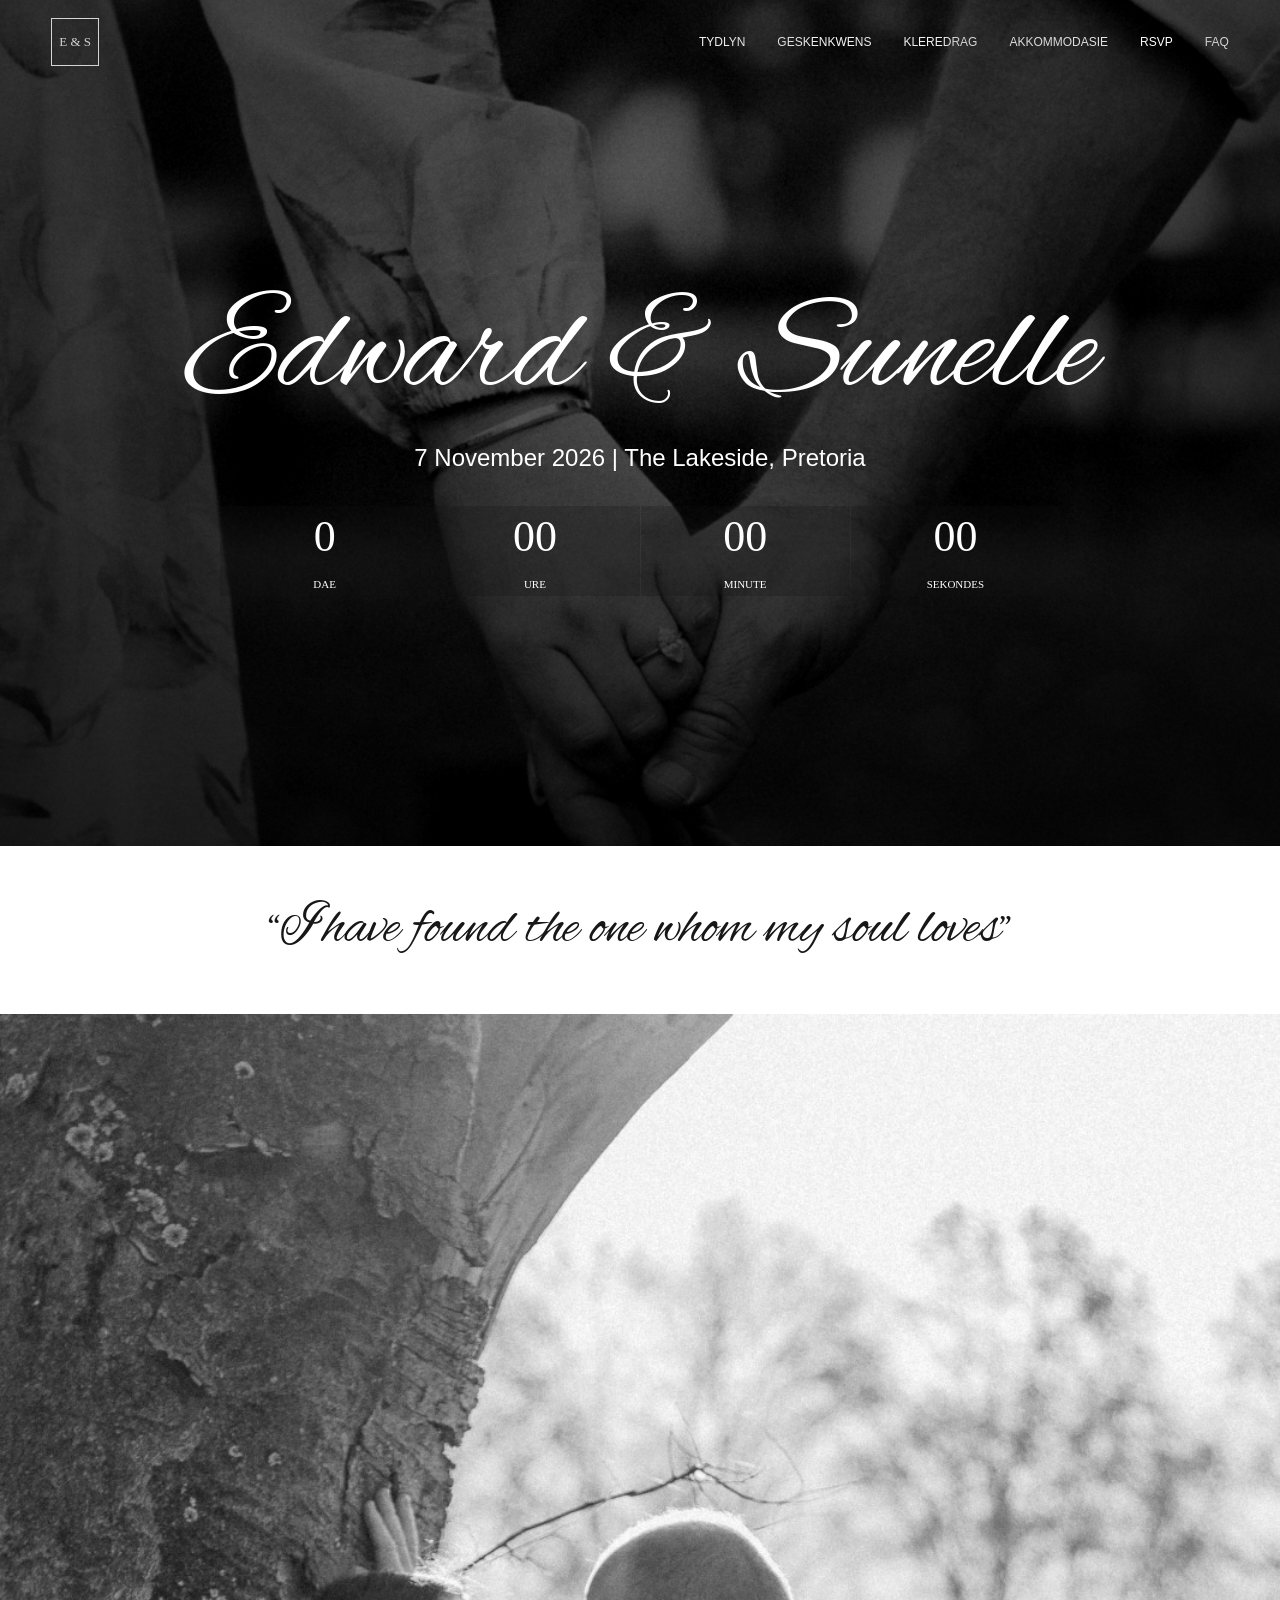
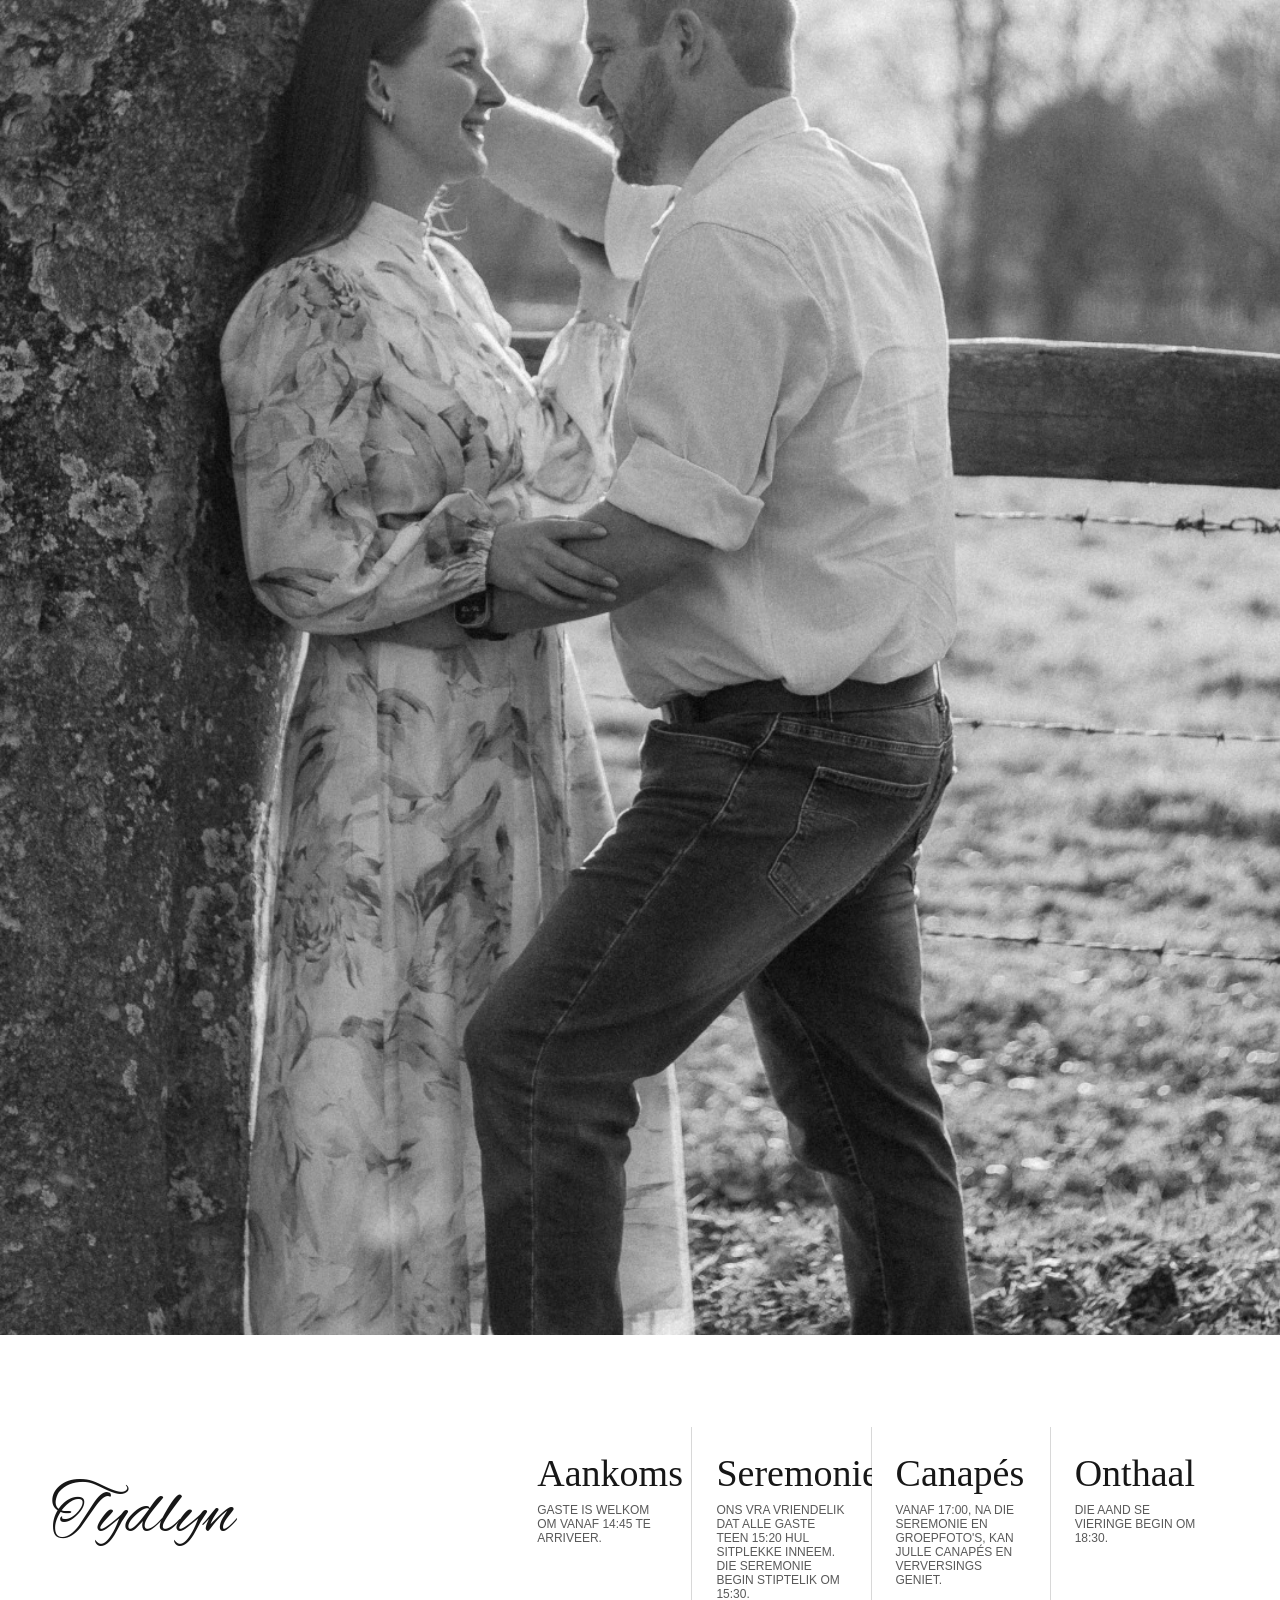
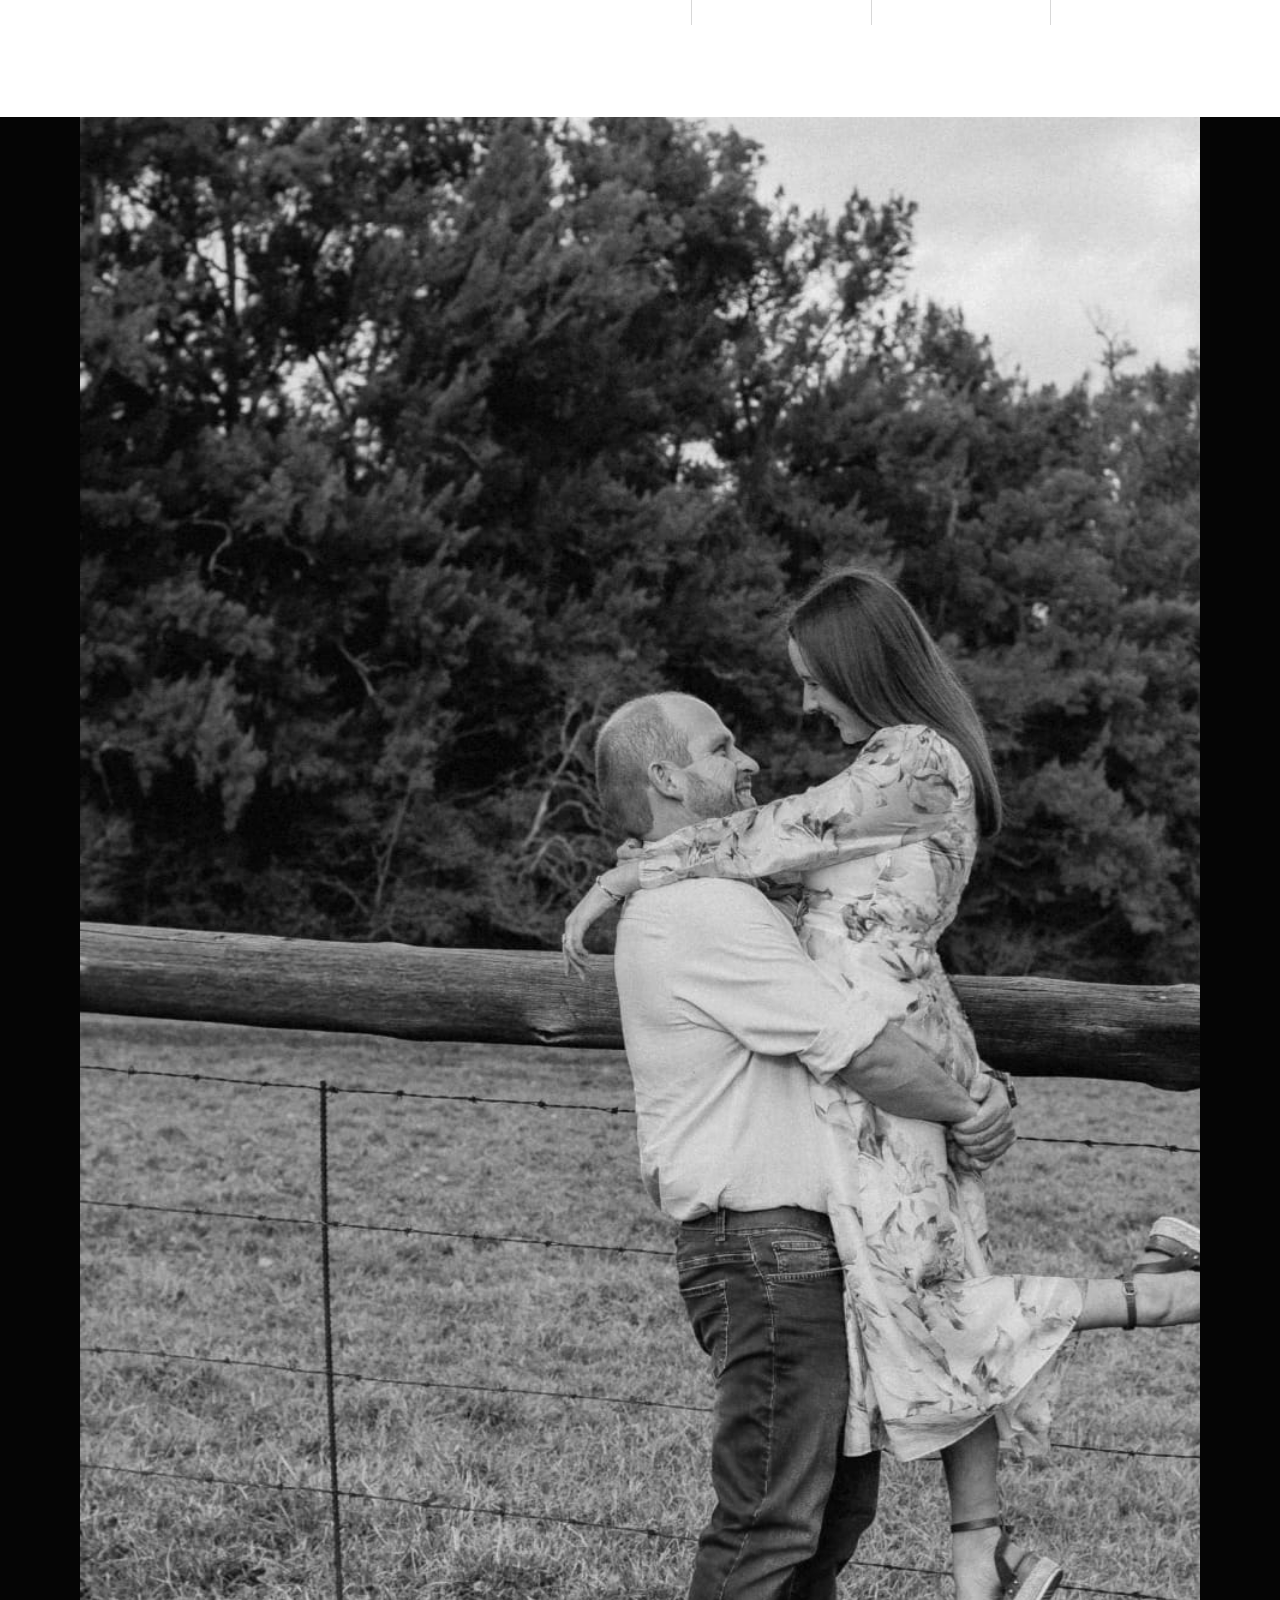
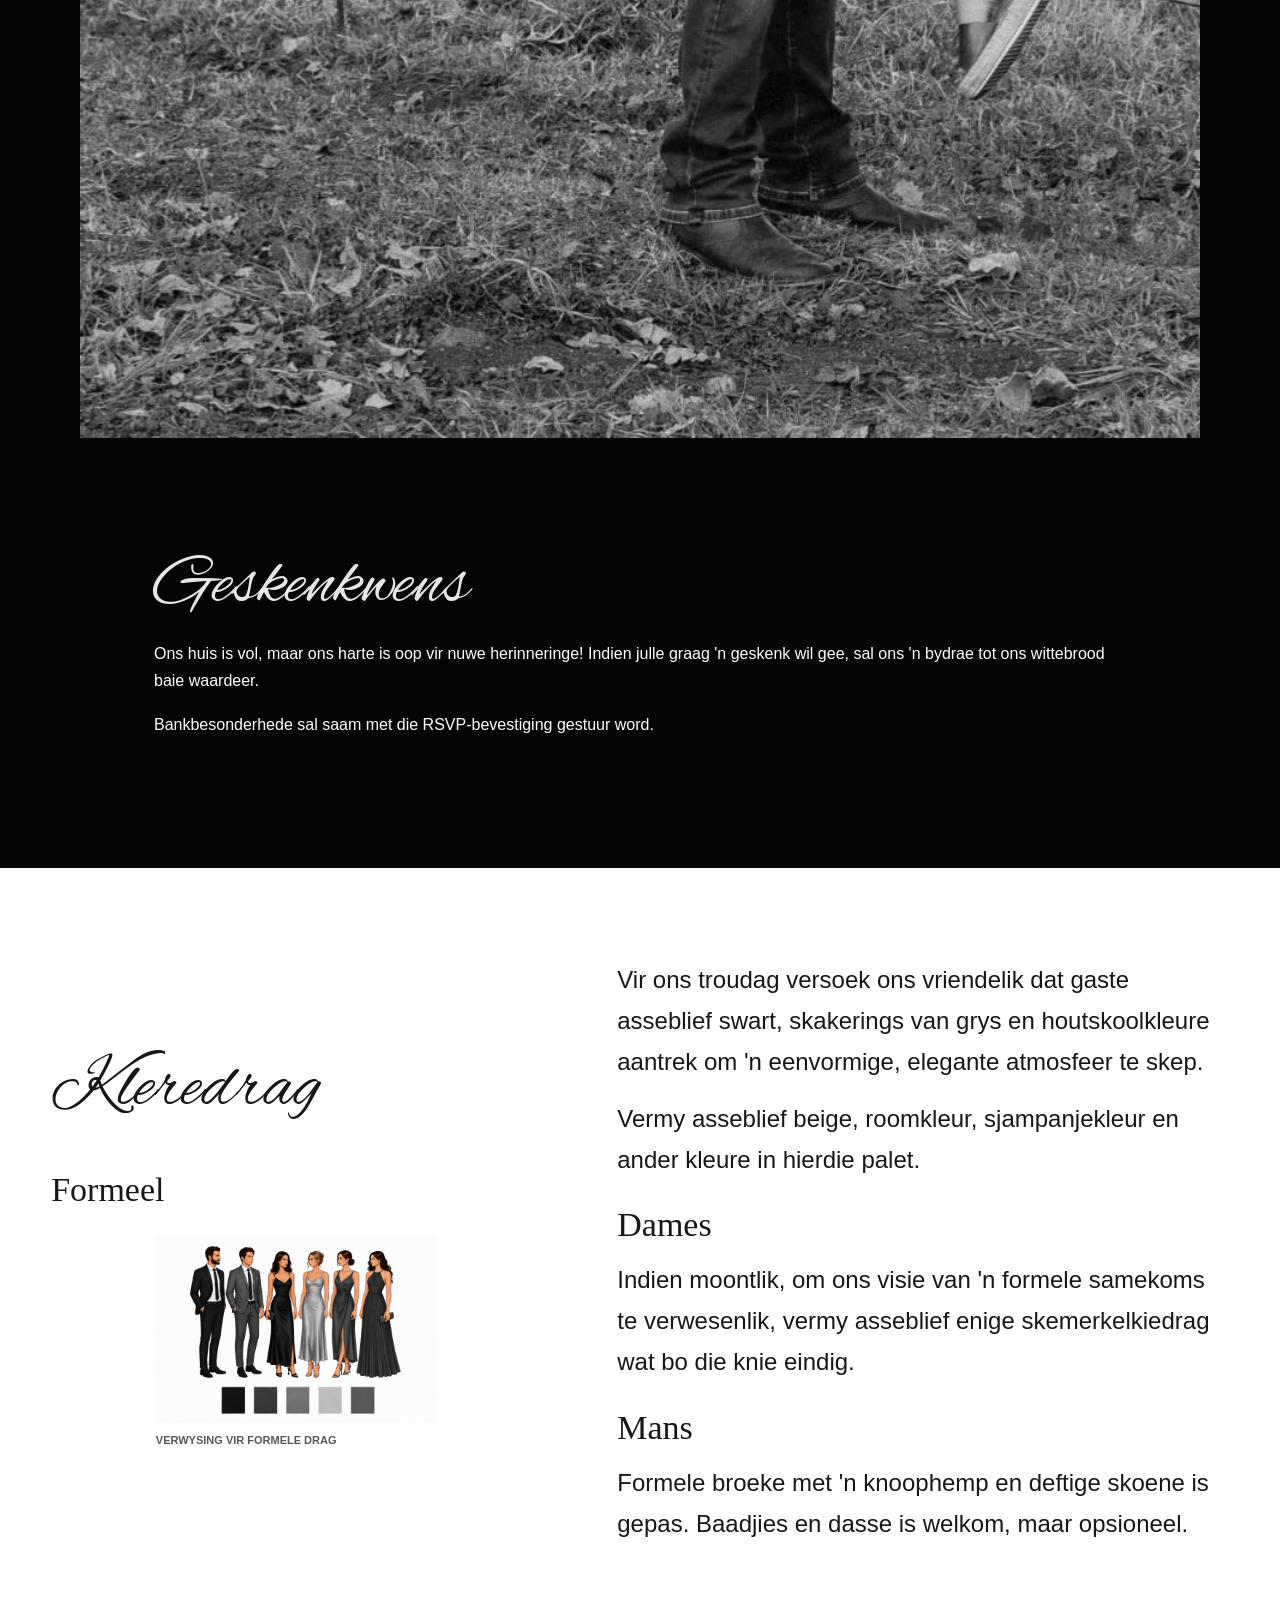
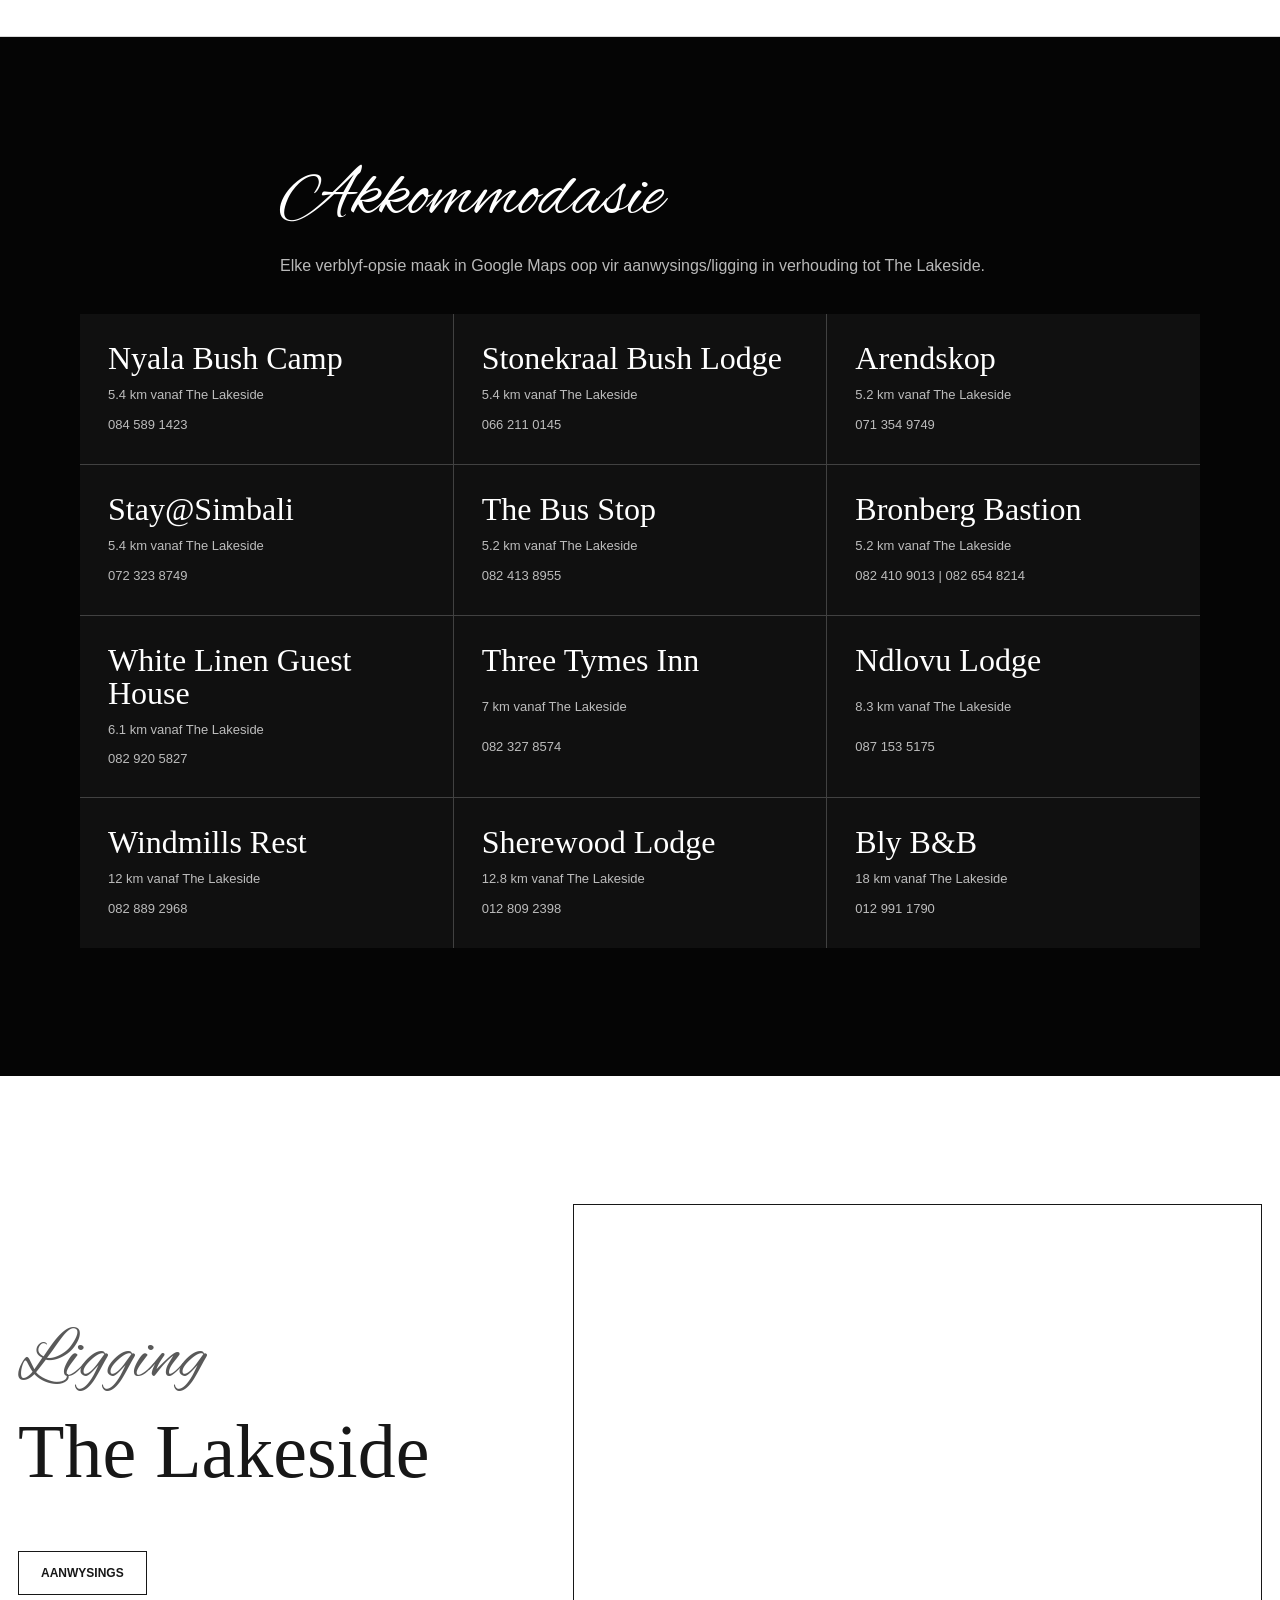
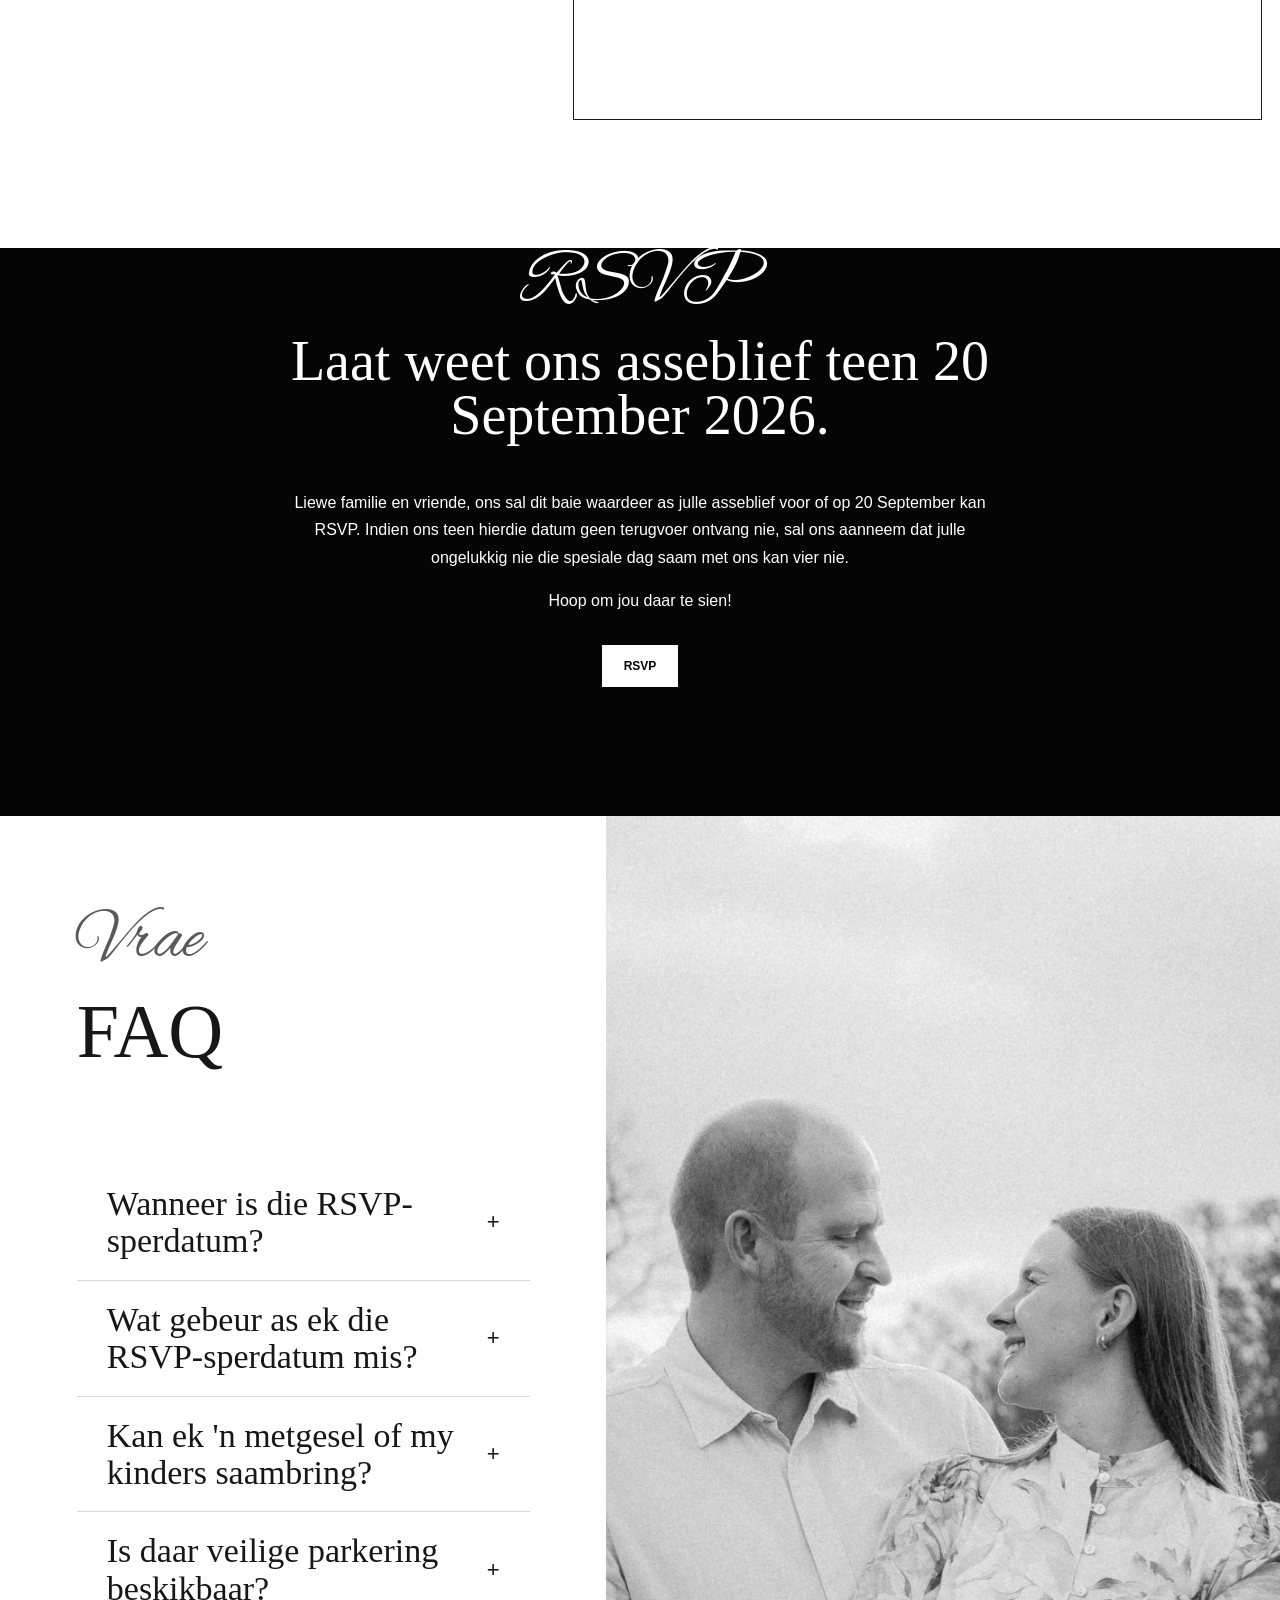
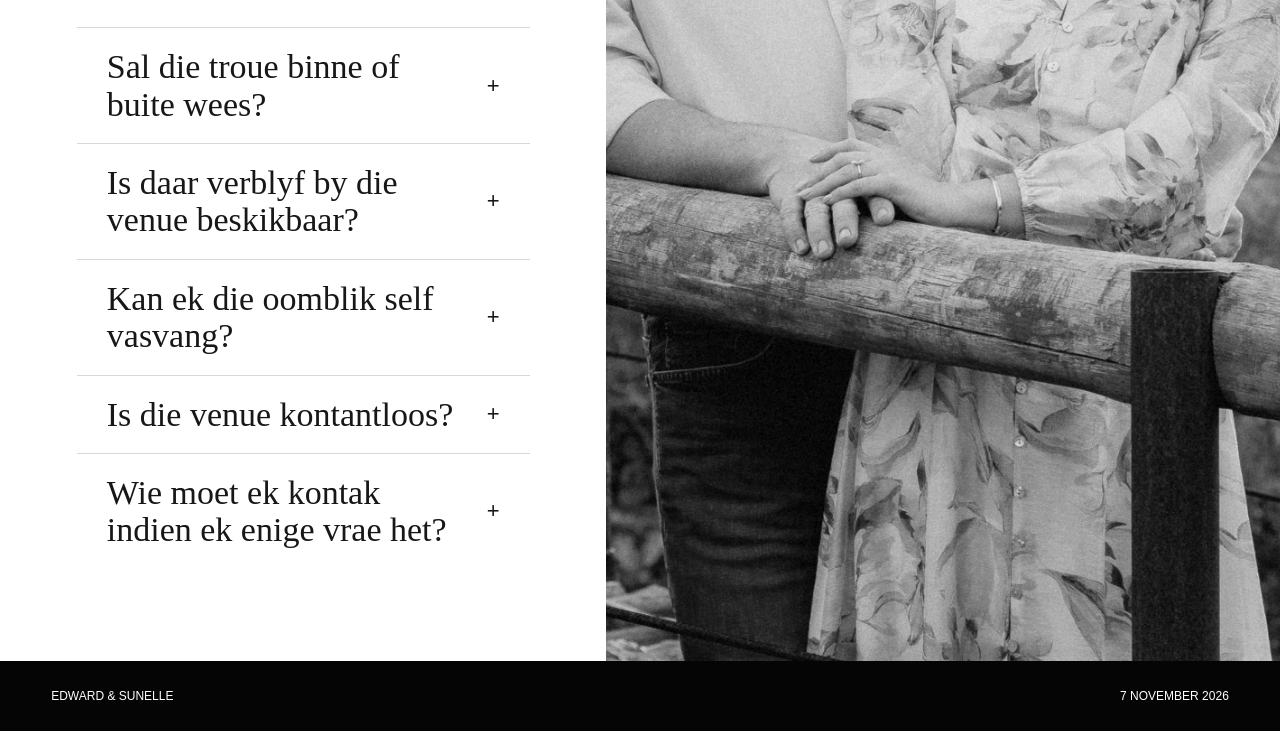
==== commit ead718dc: "Simplify timeline and update ceremony wording" ====
--- a/index.html
+++ b/index.html
@@ -16,7 +16,7 @@
       rel="stylesheet"
     />
     <link rel="stylesheet" href="styles.css" />
-    <link rel="stylesheet" href="wedding-afrikaans.css?v=23" />
+    <link rel="stylesheet" href="wedding-afrikaans.css?v=24" />
   </head>
   <body>
     <header class="site-header" aria-label="Trou navigasie">
@@ -71,26 +71,21 @@
       <section class="timeline-band band-white" id="timeline" aria-label="Trou tydlyn">
         <div class="timeline-heading">
           <p class="kicker">Tydlyn</p>
-          <h2>Die dag in kort</h2>
         </div>
         <ol class="timeline timeline-light">
           <li>
-            <span>01</span>
             <strong>Aankoms</strong>
             <em>Gaste is welkom om vanaf 14:45 te arriveer.</em>
           </li>
           <li>
-            <span>02</span>
             <strong>Seremonie</strong>
-            <em>Neem asseblief teen 15:20 sitplek in. Die seremonie begin stiptelik om 15:30.</em>
-          </li>
-          <li>
-            <span>03</span>
+            <em>Ons vra vriendelik dat alle gaste teen 15:20 hul sitplekke inneem. Die seremonie begin stiptelik om 15:30.</em>
+          </li>
+          <li>
             <strong>Canapés</strong>
             <em>Vanaf 17:00, na die seremonie en groepfoto's, kan julle canapés en verversings geniet.</em>
           </li>
           <li>
-            <span>04</span>
             <strong>Onthaal</strong>
             <em>Die aand se vieringe begin om 18:30.</em>
           </li>
--- a/wedding-afrikaans.css
+++ b/wedding-afrikaans.css
@@ -107,6 +107,13 @@
   align-content: start;
 }
 
+.dress-heading-block h2 {
+  margin: 10px 0 0;
+  font-size: clamp(24px, 3vw, 34px);
+  font-weight: 400;
+  line-height: 1.1;
+}
+
 .dress-copy {
   display: grid;
   gap: 16px;
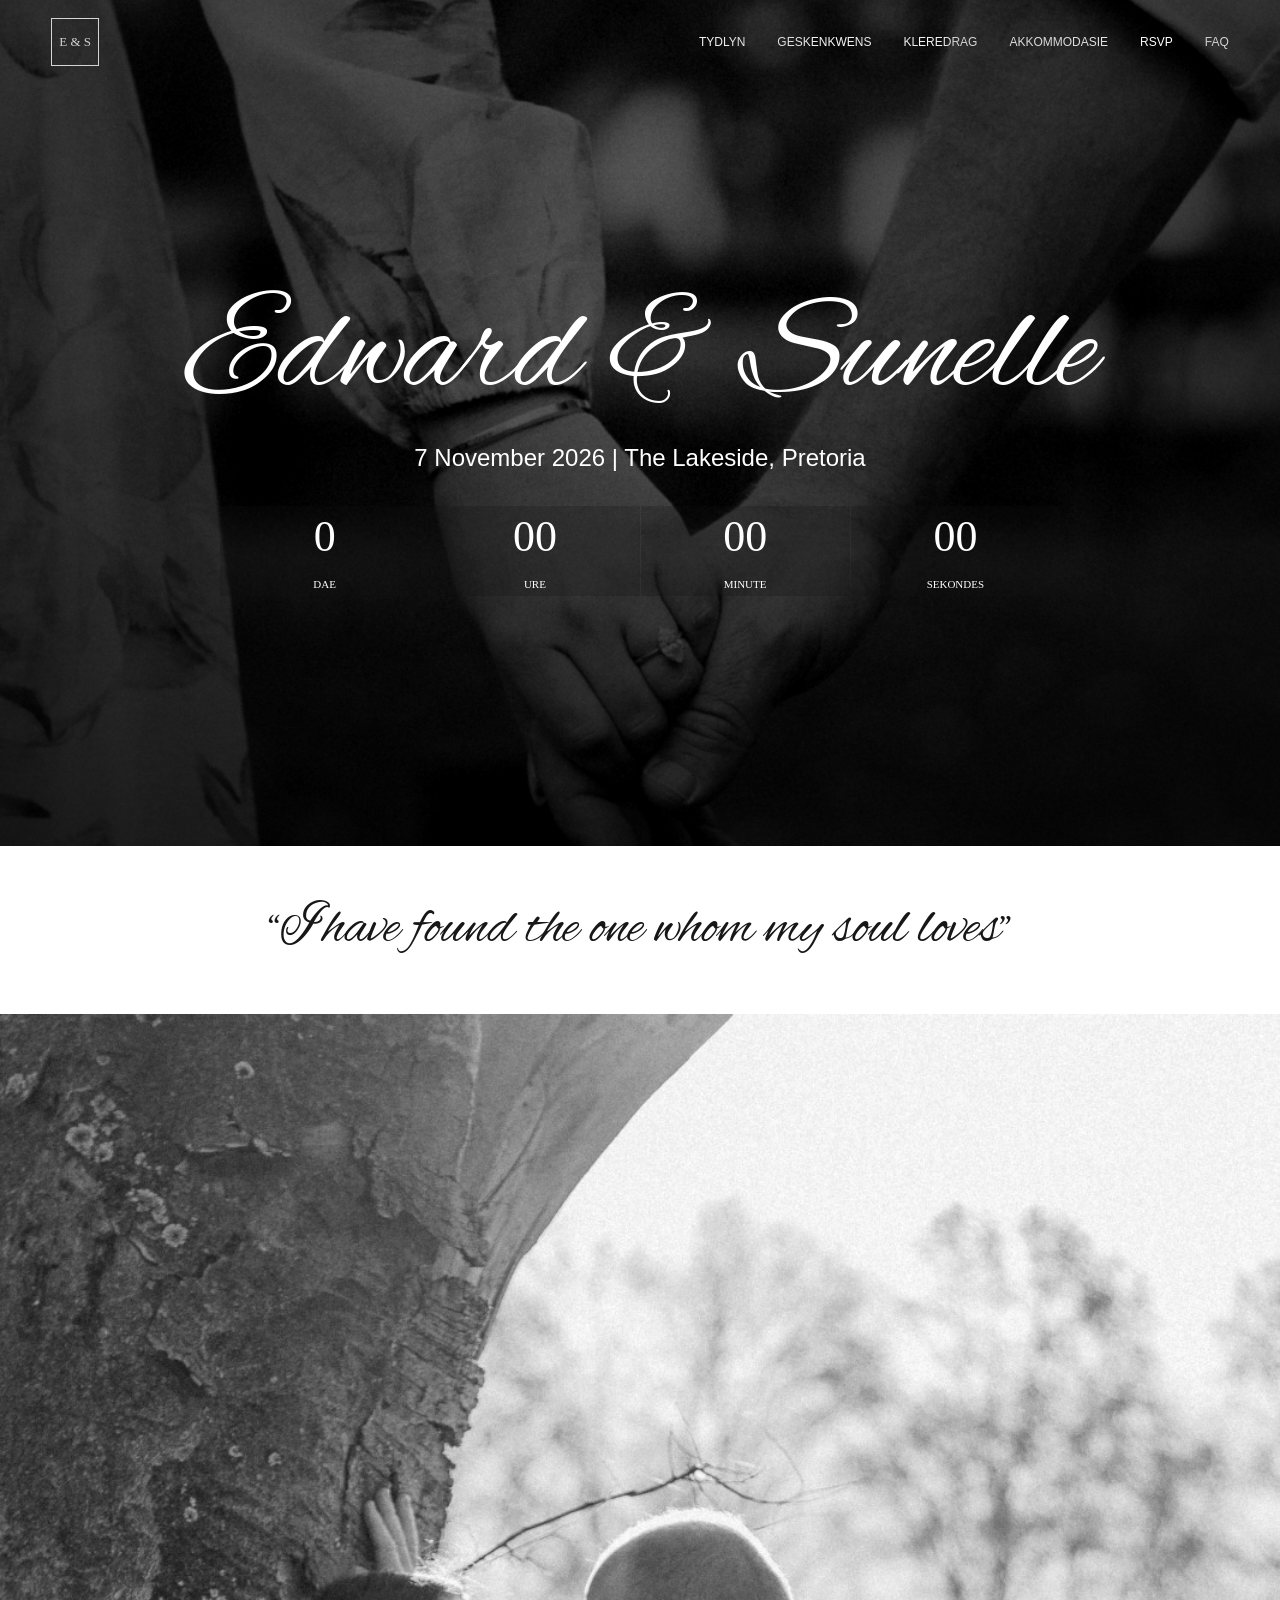
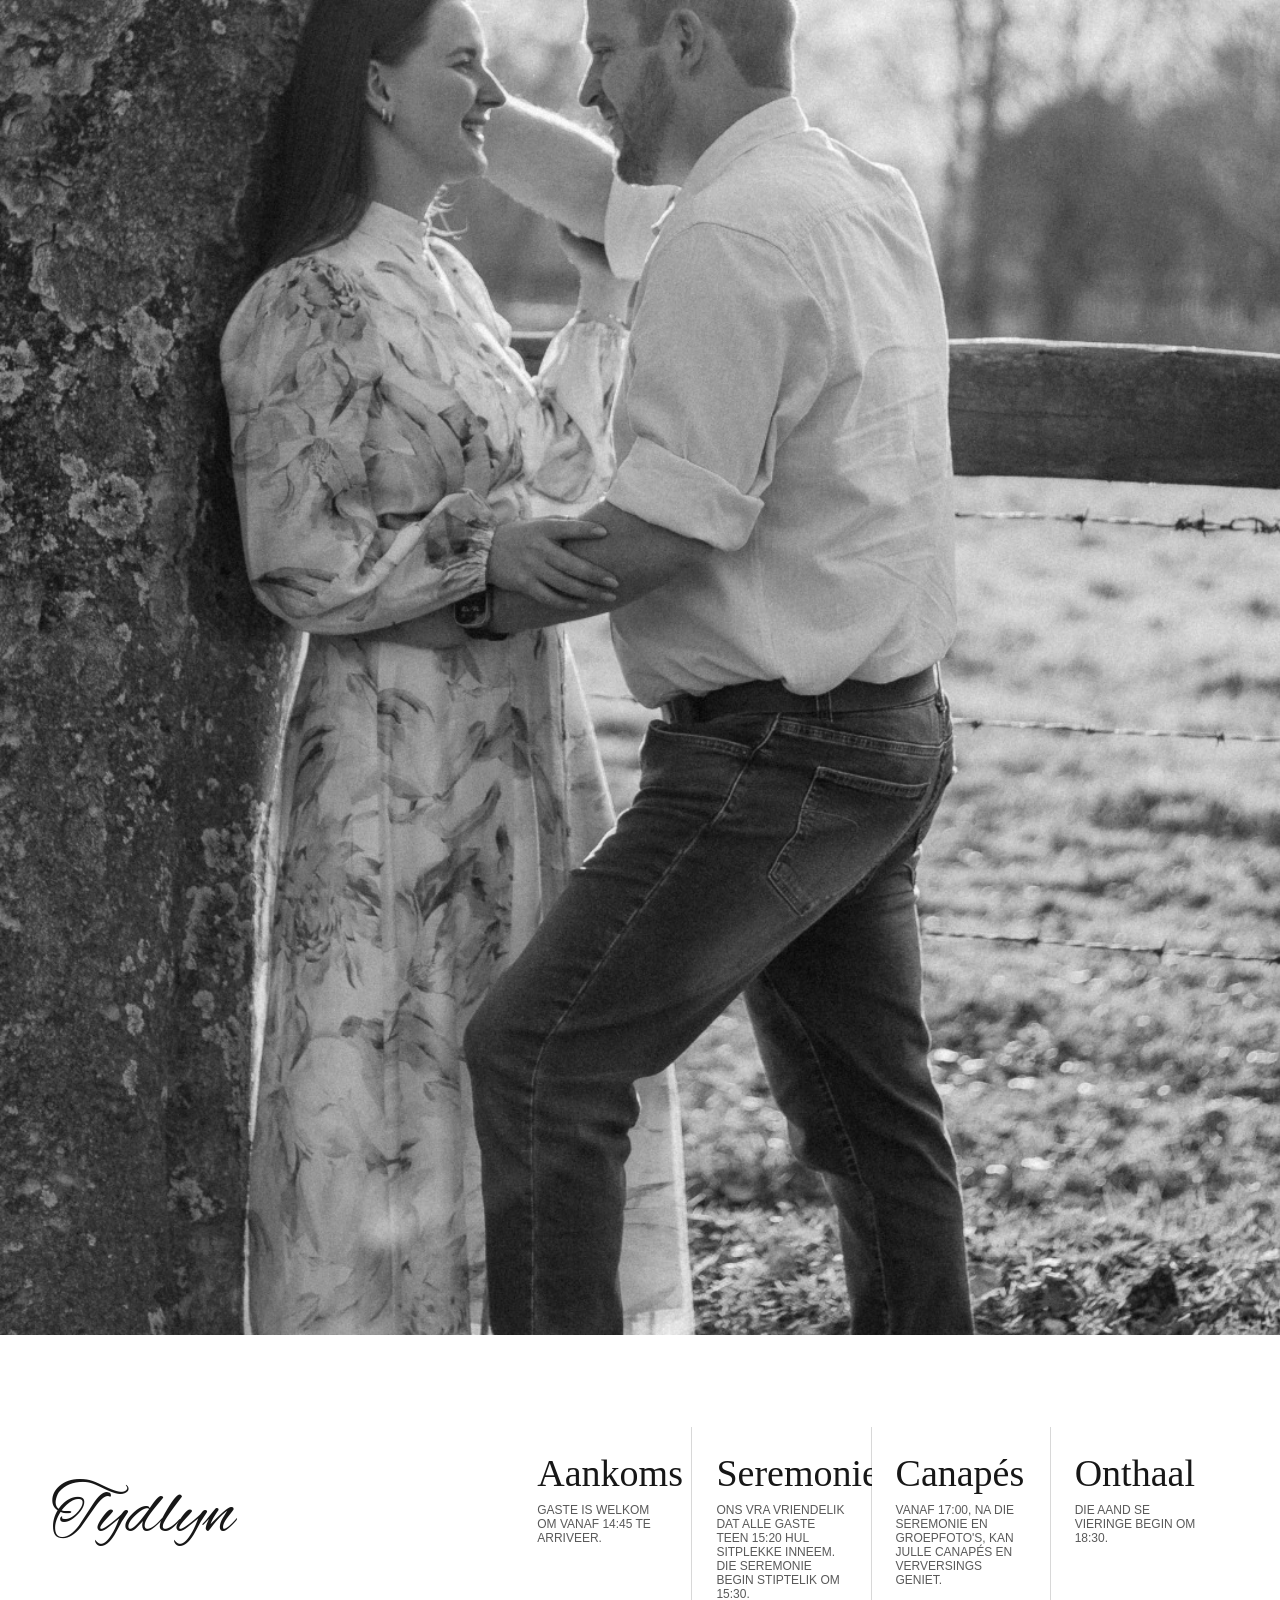
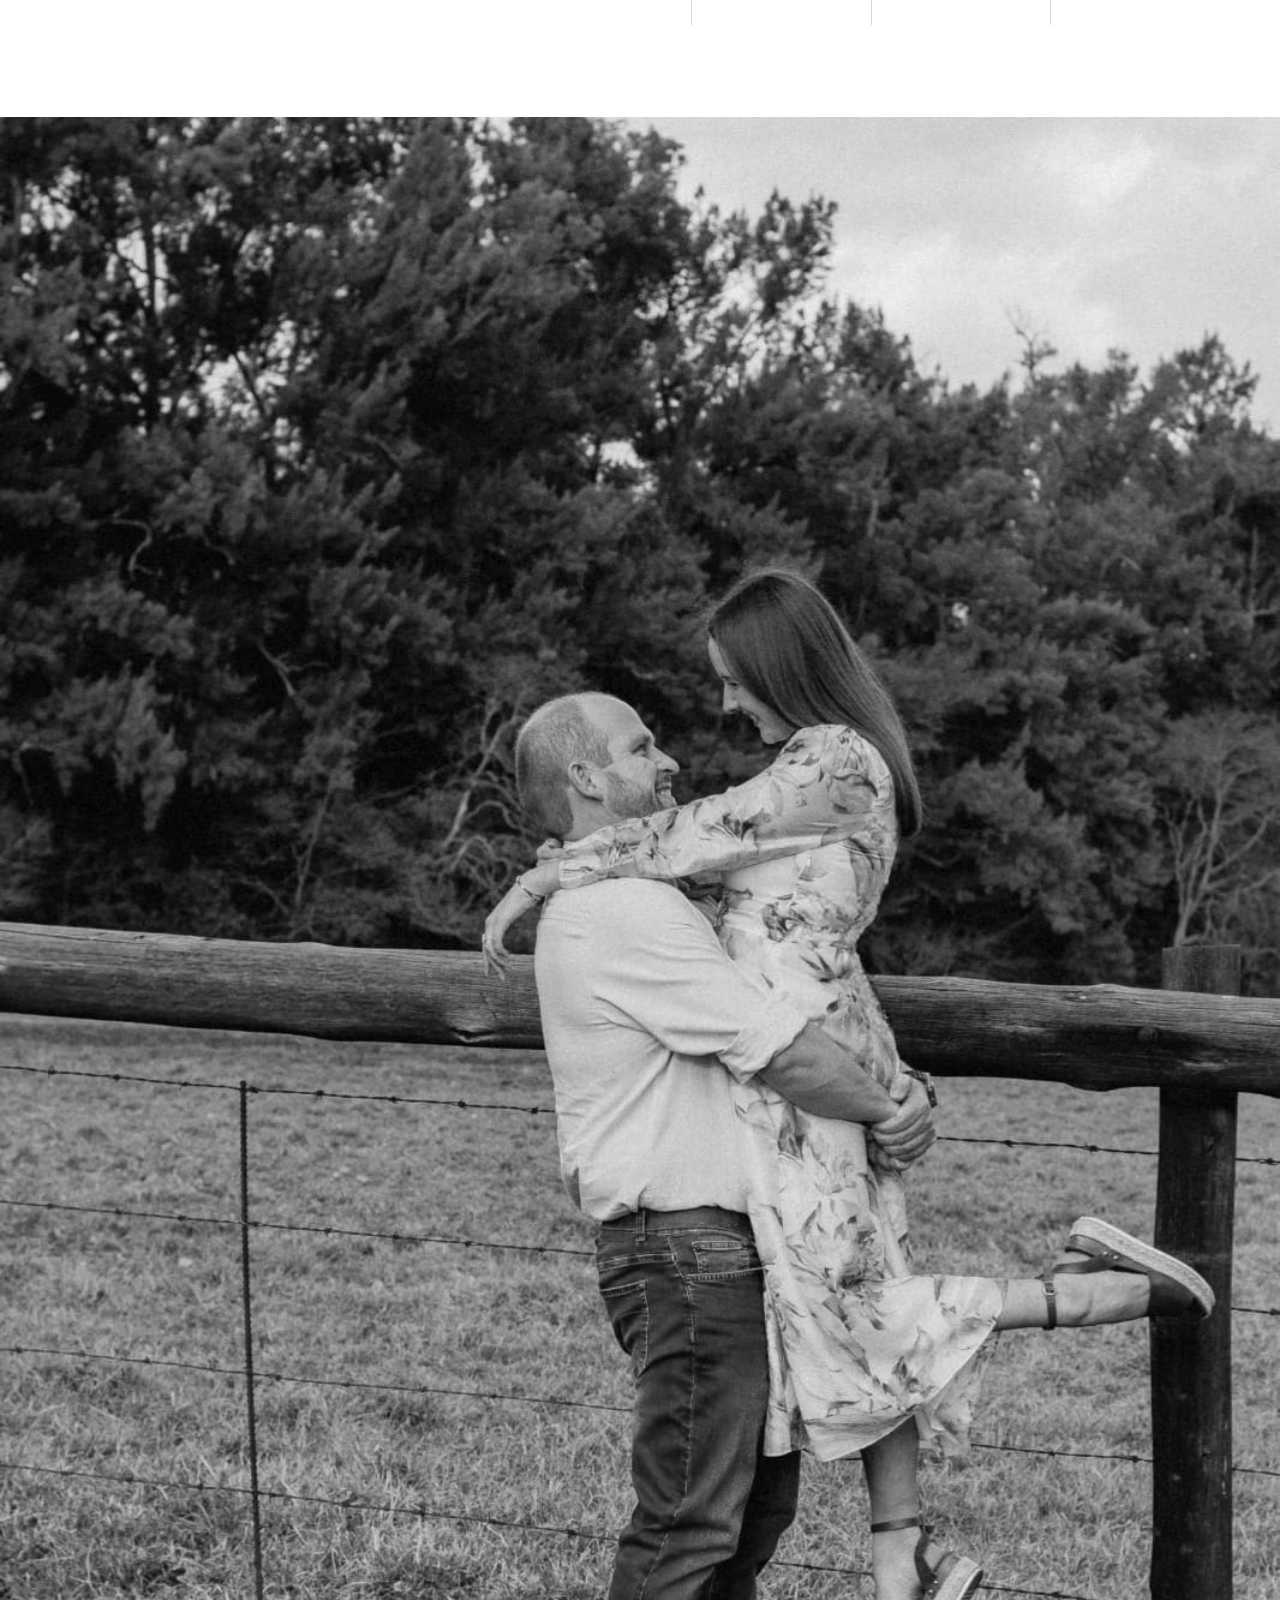
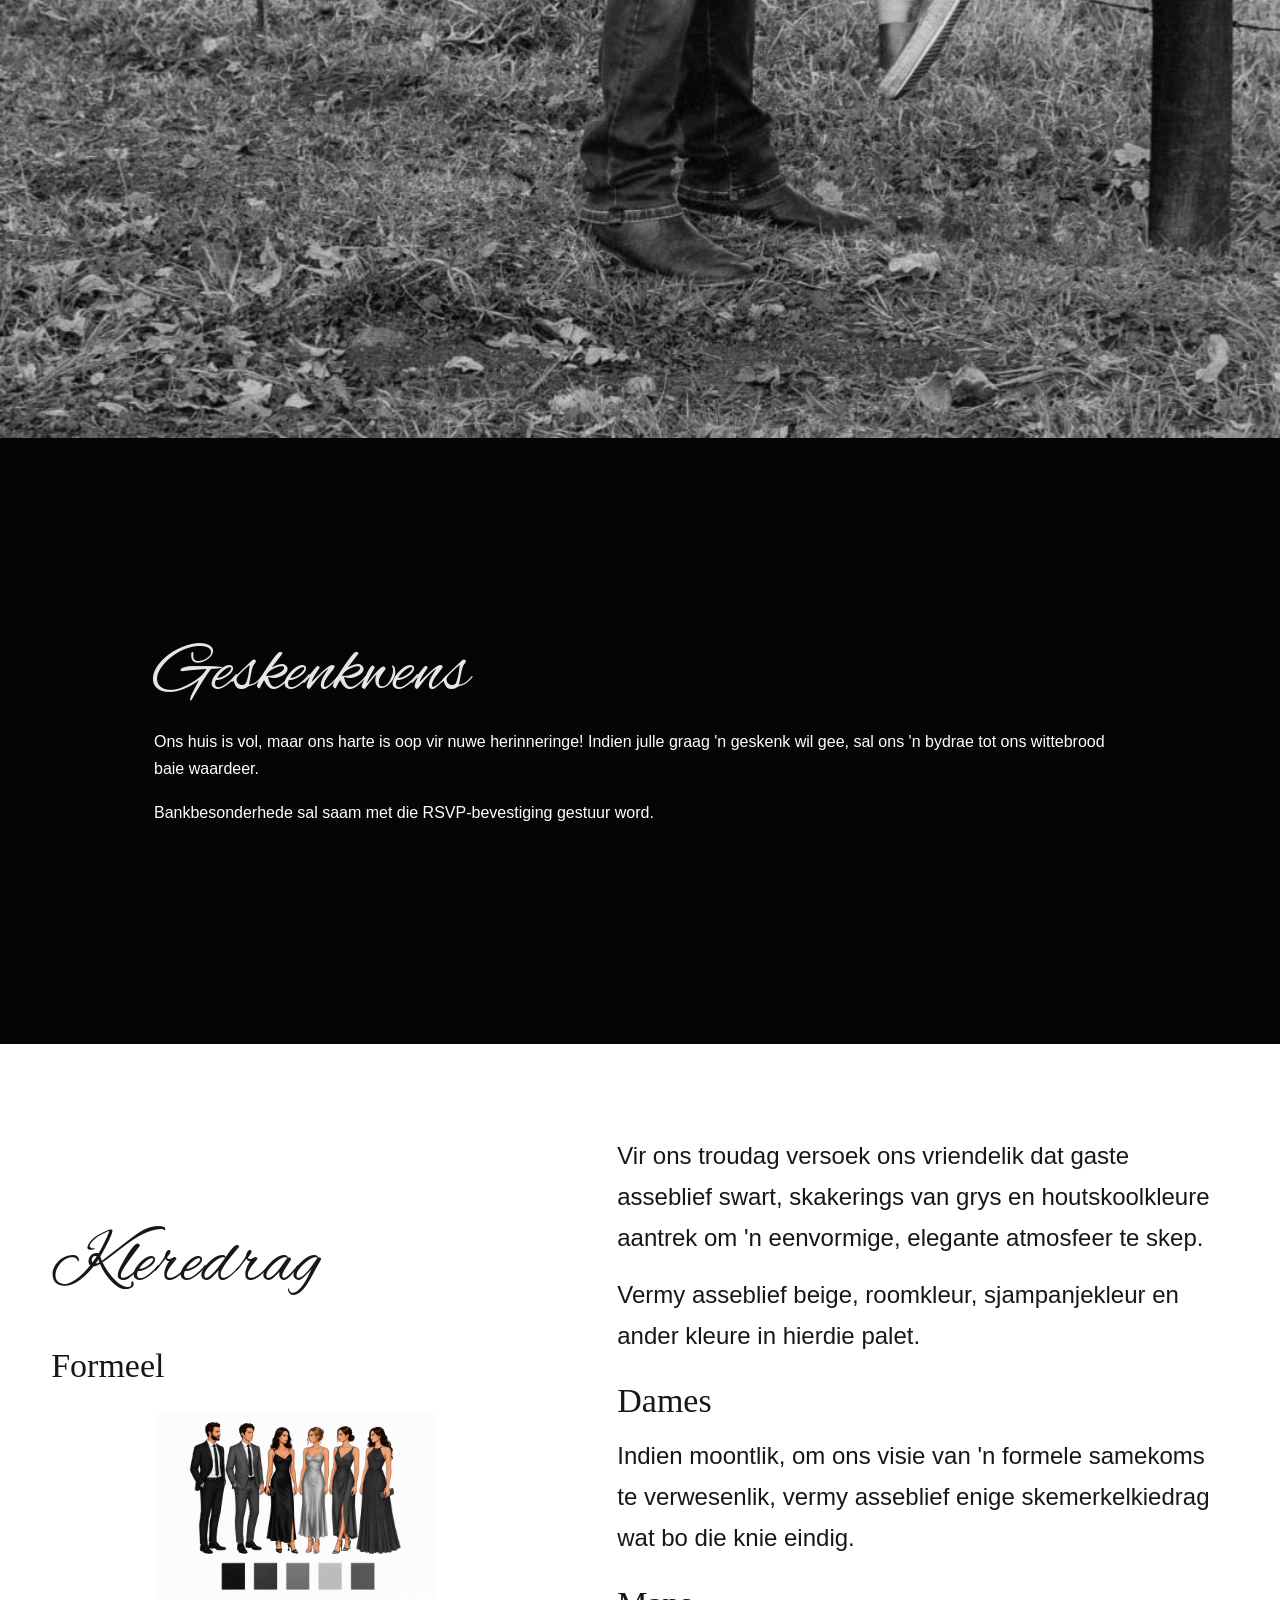
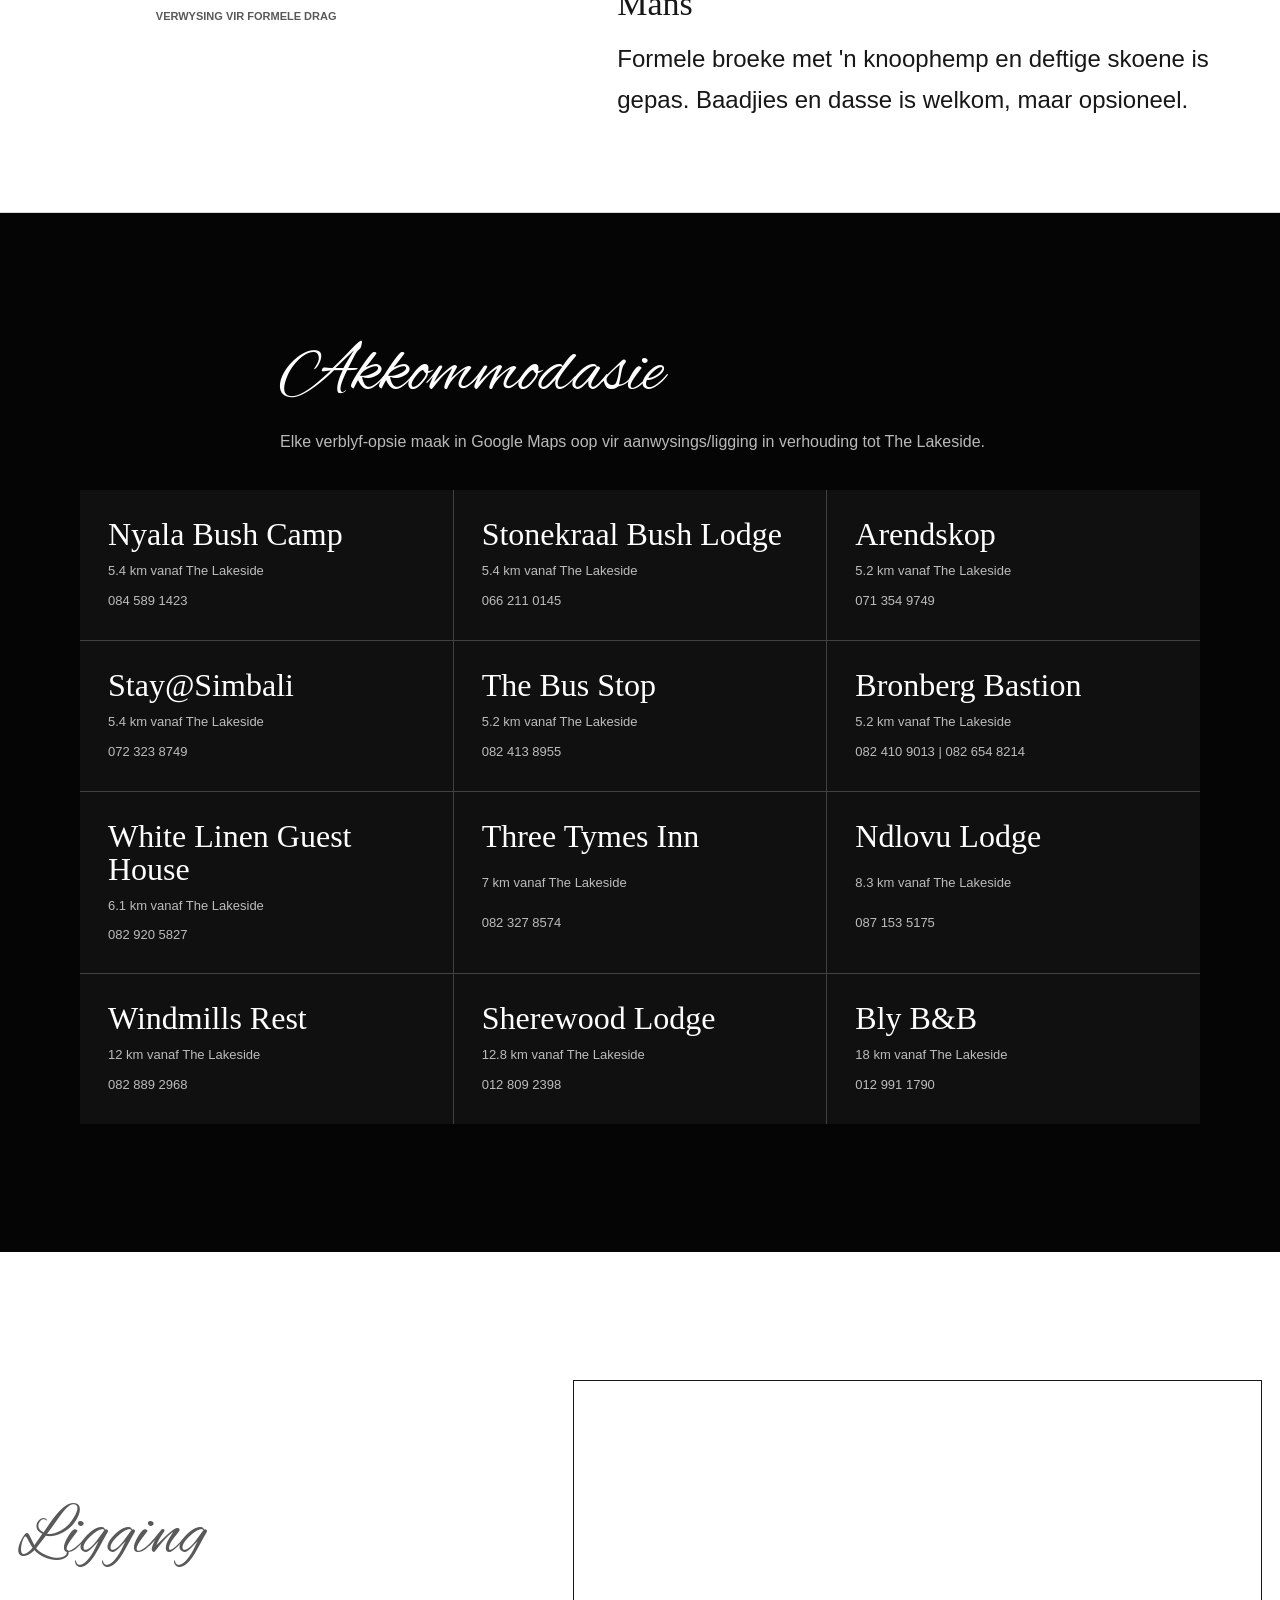
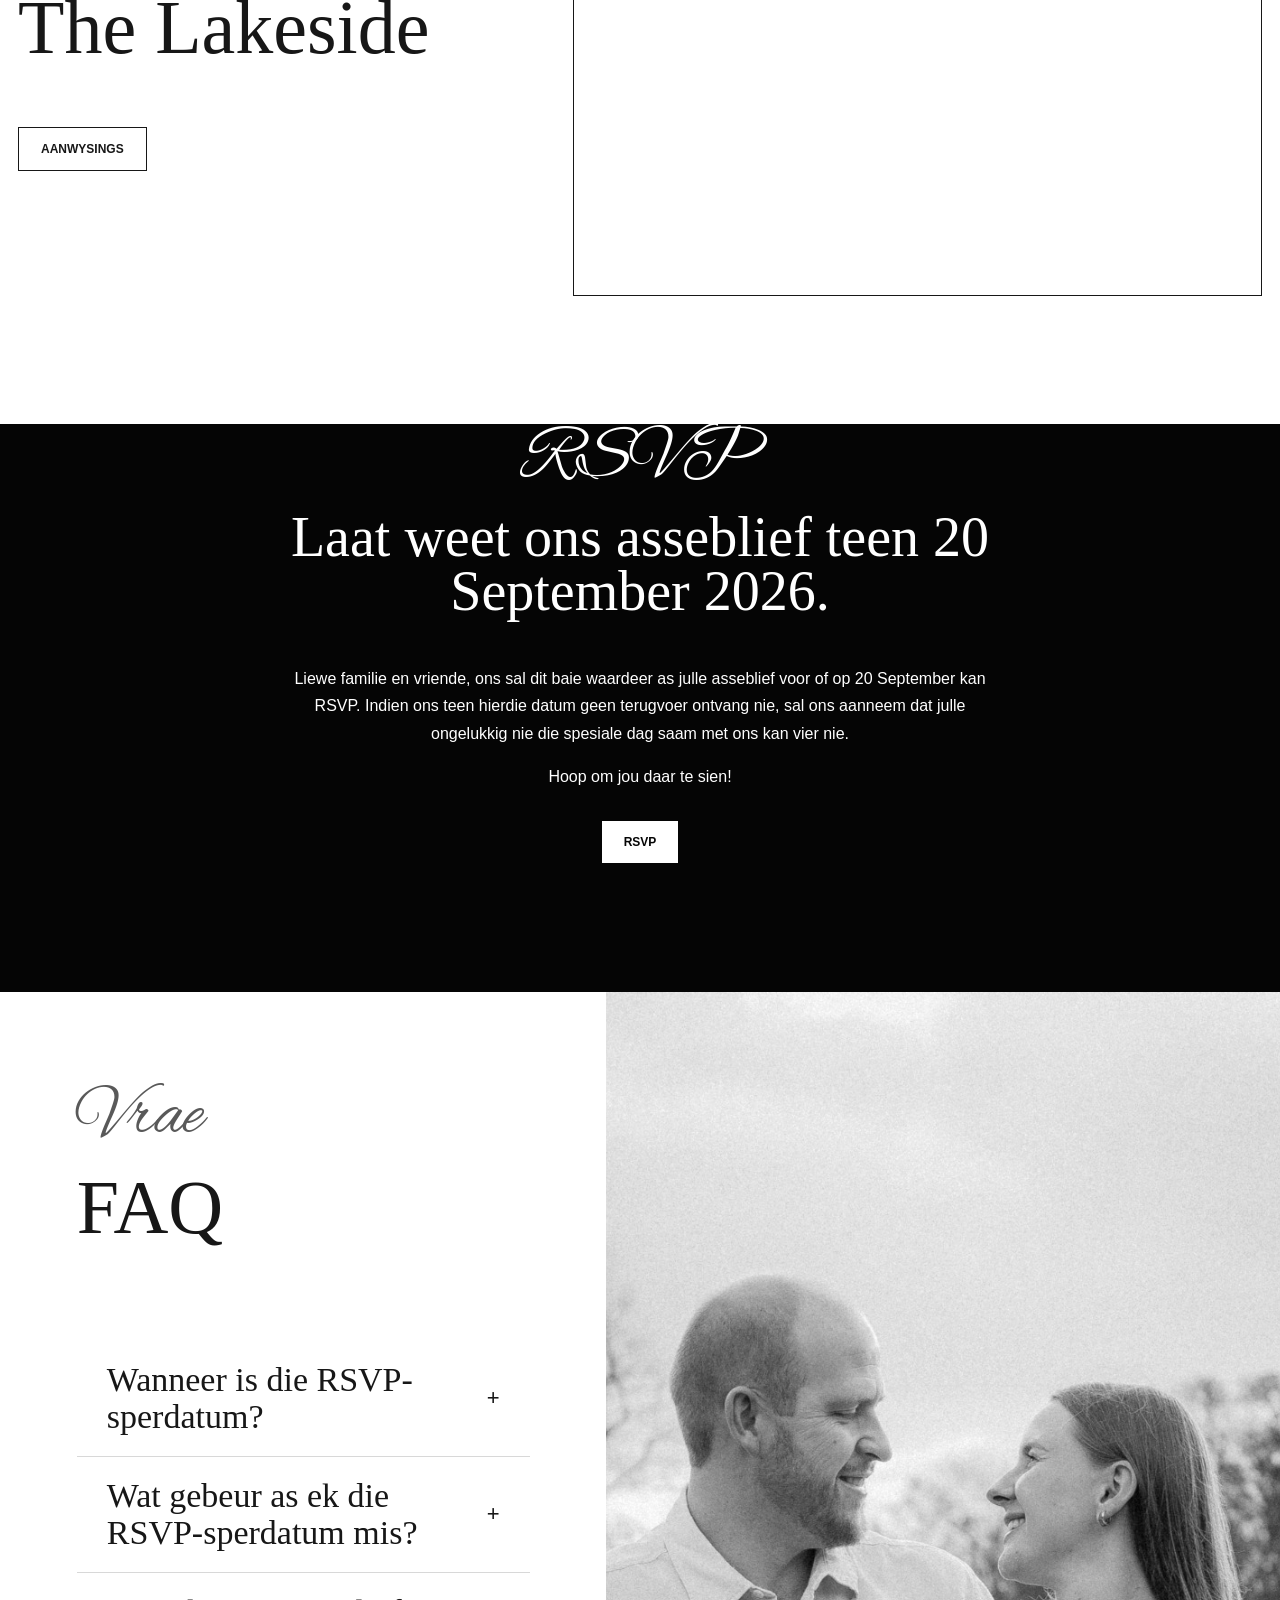
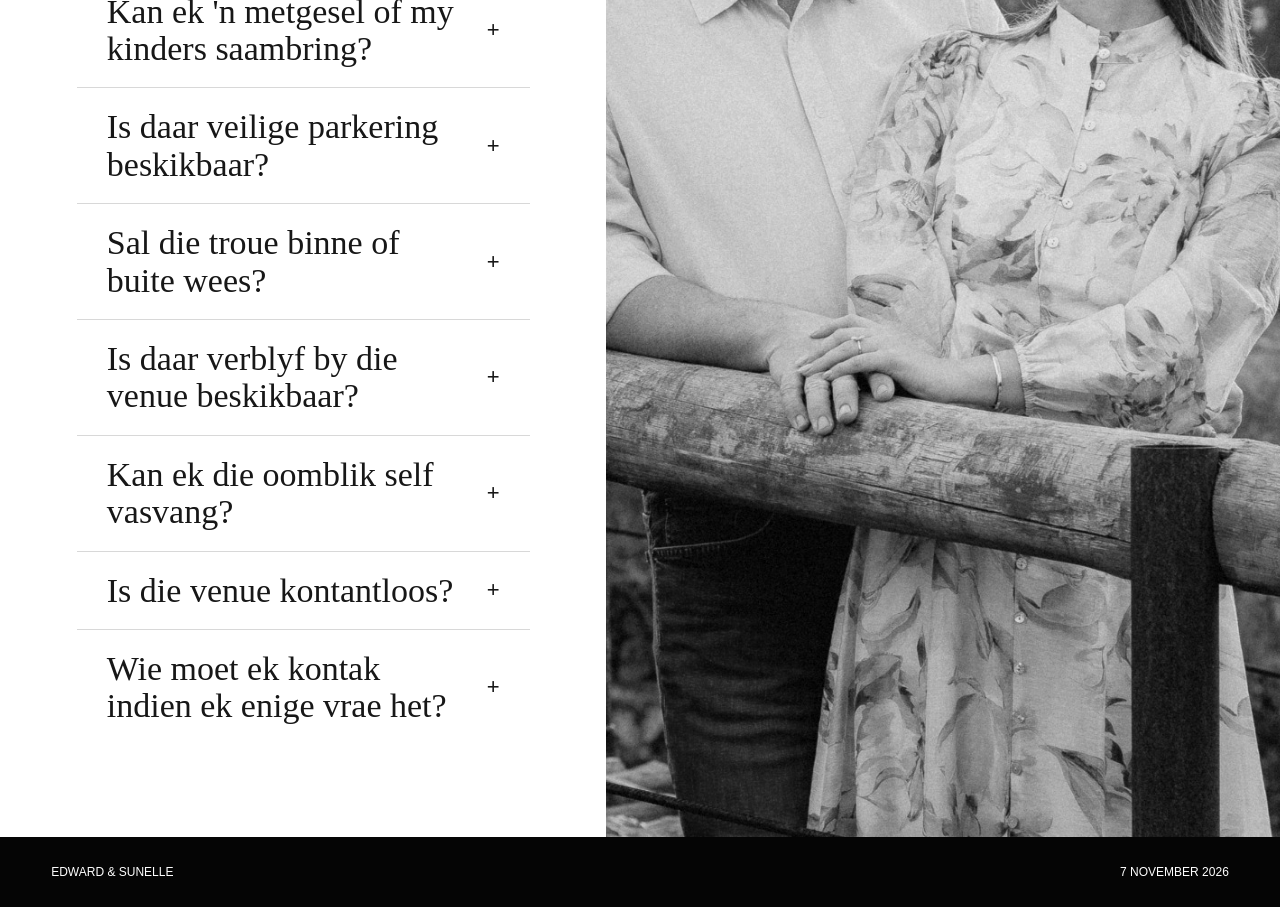
==== commit 92cd1213: "Move gift photo into full width banner" ====
--- a/index.html
+++ b/index.html
@@ -16,7 +16,7 @@
       rel="stylesheet"
     />
     <link rel="stylesheet" href="styles.css" />
-    <link rel="stylesheet" href="wedding-afrikaans.css?v=24" />
+    <link rel="stylesheet" href="wedding-afrikaans.css?v=25" />
   </head>
   <body>
     <header class="site-header" aria-label="Trou navigasie">
@@ -92,14 +92,17 @@
         </ol>
       </section>
 
-      <section class="section gift-split gift-simple band-black" id="gifts">
-        <div class="gift-photo" style="display: grid; grid-template-columns: 1fr; background: #050505;">
+      <section class="photo-banner gift-photo-banner band-black" aria-label="Trou geskenk detail">
+        <div>
           <img
             src="assets/gift-photo.jpeg"
             alt="Trou geskenk detail"
             style="display: block; width: 100%; height: auto; object-fit: contain; object-position: center; filter: grayscale(1) contrast(1.05);"
           />
         </div>
+      </section>
+
+      <section class="section gift-split gift-simple band-black" id="gifts">
         <article>
           <p class="kicker">Geskenkwens</p>
           <p>
--- a/wedding-afrikaans.css
+++ b/wedding-afrikaans.css
@@ -66,16 +66,38 @@
   color: var(--white);
 }
 
-.photo-banner > div,
-.gift-photo {
+.photo-banner > div {
   width: 100%;
 }
 
-.photo-banner img,
-.gift-photo img {
+.photo-banner img {
   display: block;
   width: 100%;
   height: auto;
+}
+
+.gift-photo-banner {
+  width: 100vw;
+  margin-left: calc(50% - 50vw);
+  background: #050505;
+  overflow: hidden;
+}
+
+.gift-photo-banner > div {
+  display: grid;
+  grid-template-columns: 1fr;
+  width: 100%;
+  background: #050505;
+}
+
+.gift-photo-banner img {
+  display: block;
+  width: 100vw !important;
+  max-width: none !important;
+  height: auto !important;
+  margin: 0;
+  object-fit: contain !important;
+  object-position: center;
 }
 
 .timeline-light {
@@ -157,39 +179,9 @@
 
 .gift-simple {
   grid-template-columns: 1fr;
-  width: 100vw;
-  margin-left: calc(50% - 50vw);
-  padding: 0;
-}
-
-.section.gift-split > .gift-photo {
-  width: 100vw;
-  max-width: none !important;
-  margin-left: calc(50% - 50vw);
-  margin-right: calc(50% - 50vw);
-}
-
-.gift-photo {
-  display: grid;
-  grid-template-columns: 1fr;
-  min-height: 0 !important;
-  border: 0;
-  background: #050505;
-  overflow: hidden;
-}
-
-.gift-photo::before {
-  display: none;
-}
-
-.gift-photo img {
-  position: relative !important;
-  inset: auto !important;
-  width: 100vw !important;
-  max-width: none !important;
-  object-fit: contain !important;
-  object-position: center;
-  transform: none;
+  width: 100%;
+  margin-left: 0;
+  padding: clamp(54px, 8vw, 88px) 0;
 }
 
 .gift-split.band-black article {
@@ -376,24 +368,22 @@
   }
 
   .photo-banner,
-  .gift-split {
+  .gift-photo-banner {
     width: 100vw;
     margin-left: calc(50% - 50vw);
     overflow: hidden;
   }
 
   .photo-banner > div,
-  .section.gift-split > .gift-photo {
-    width: 100vw;
-    max-width: none !important;
+  .gift-photo-banner > div {
+    width: 100%;
     min-height: 0 !important;
-    margin-left: calc(50% - 50vw);
-    margin-right: calc(50% - 50vw);
+    margin: 0;
     transform: none;
   }
 
   .photo-banner img,
-  .gift-photo img {
+  .gift-photo-banner img {
     width: 100vw !important;
     max-width: none !important;
     height: auto !important;
@@ -431,12 +421,6 @@
     padding-right: 18px;
   }
 
-  .gift-split {
-    max-width: none;
-    transform: none;
-    justify-items: center;
-  }
-
   .gift-split article {
     padding-left: 22px;
     padding-right: 22px;
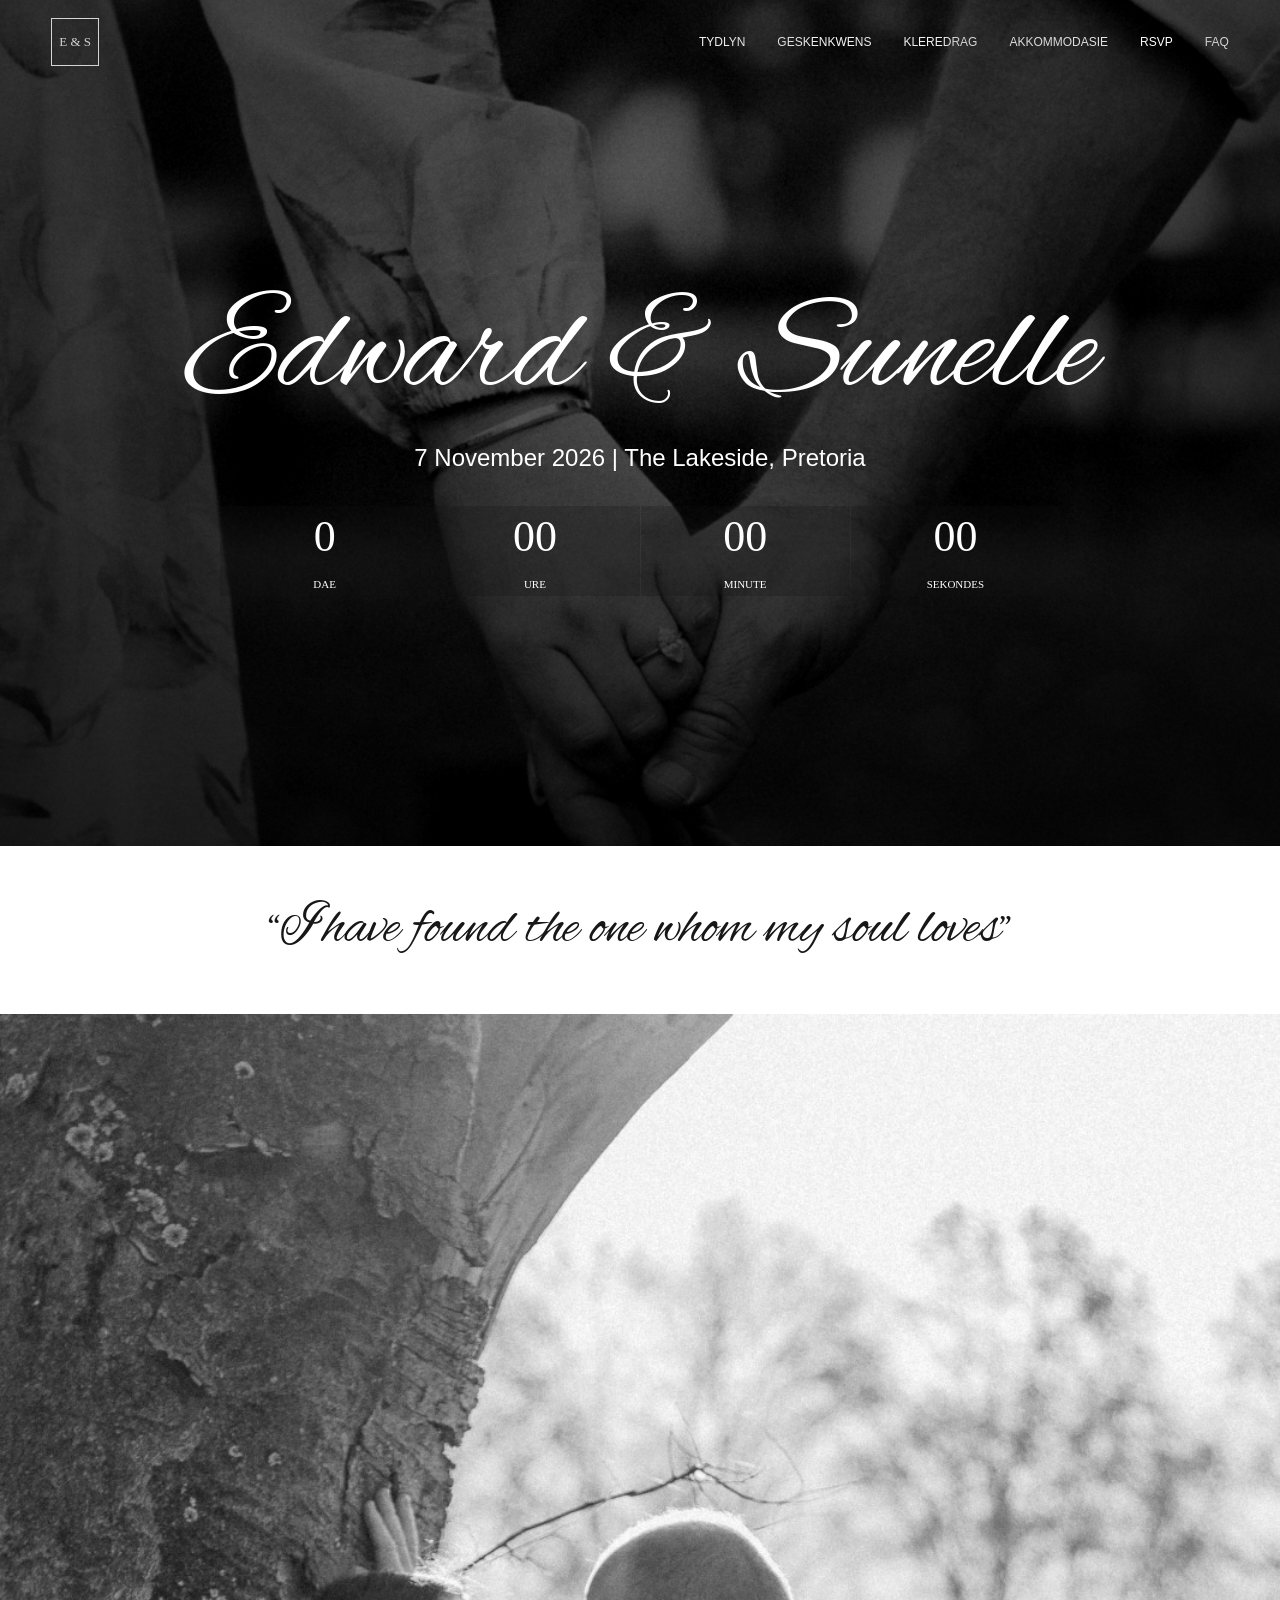
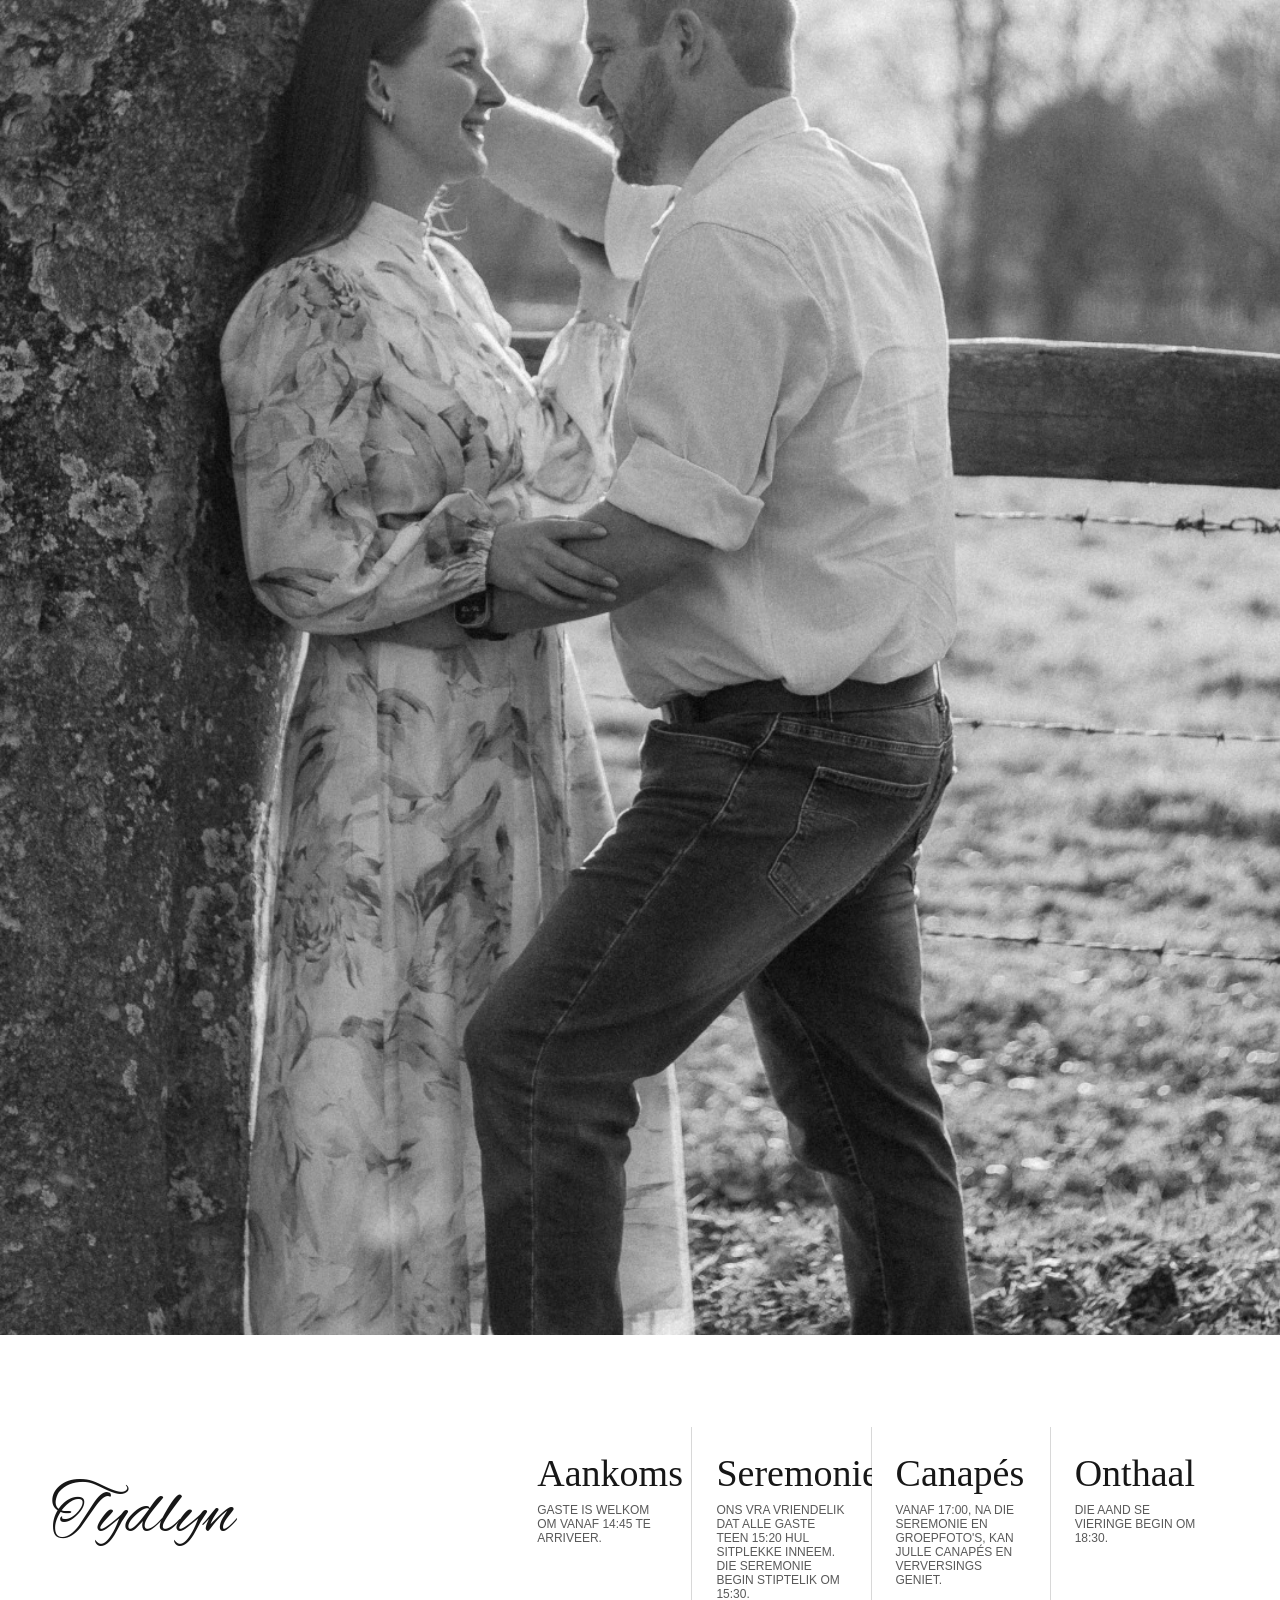
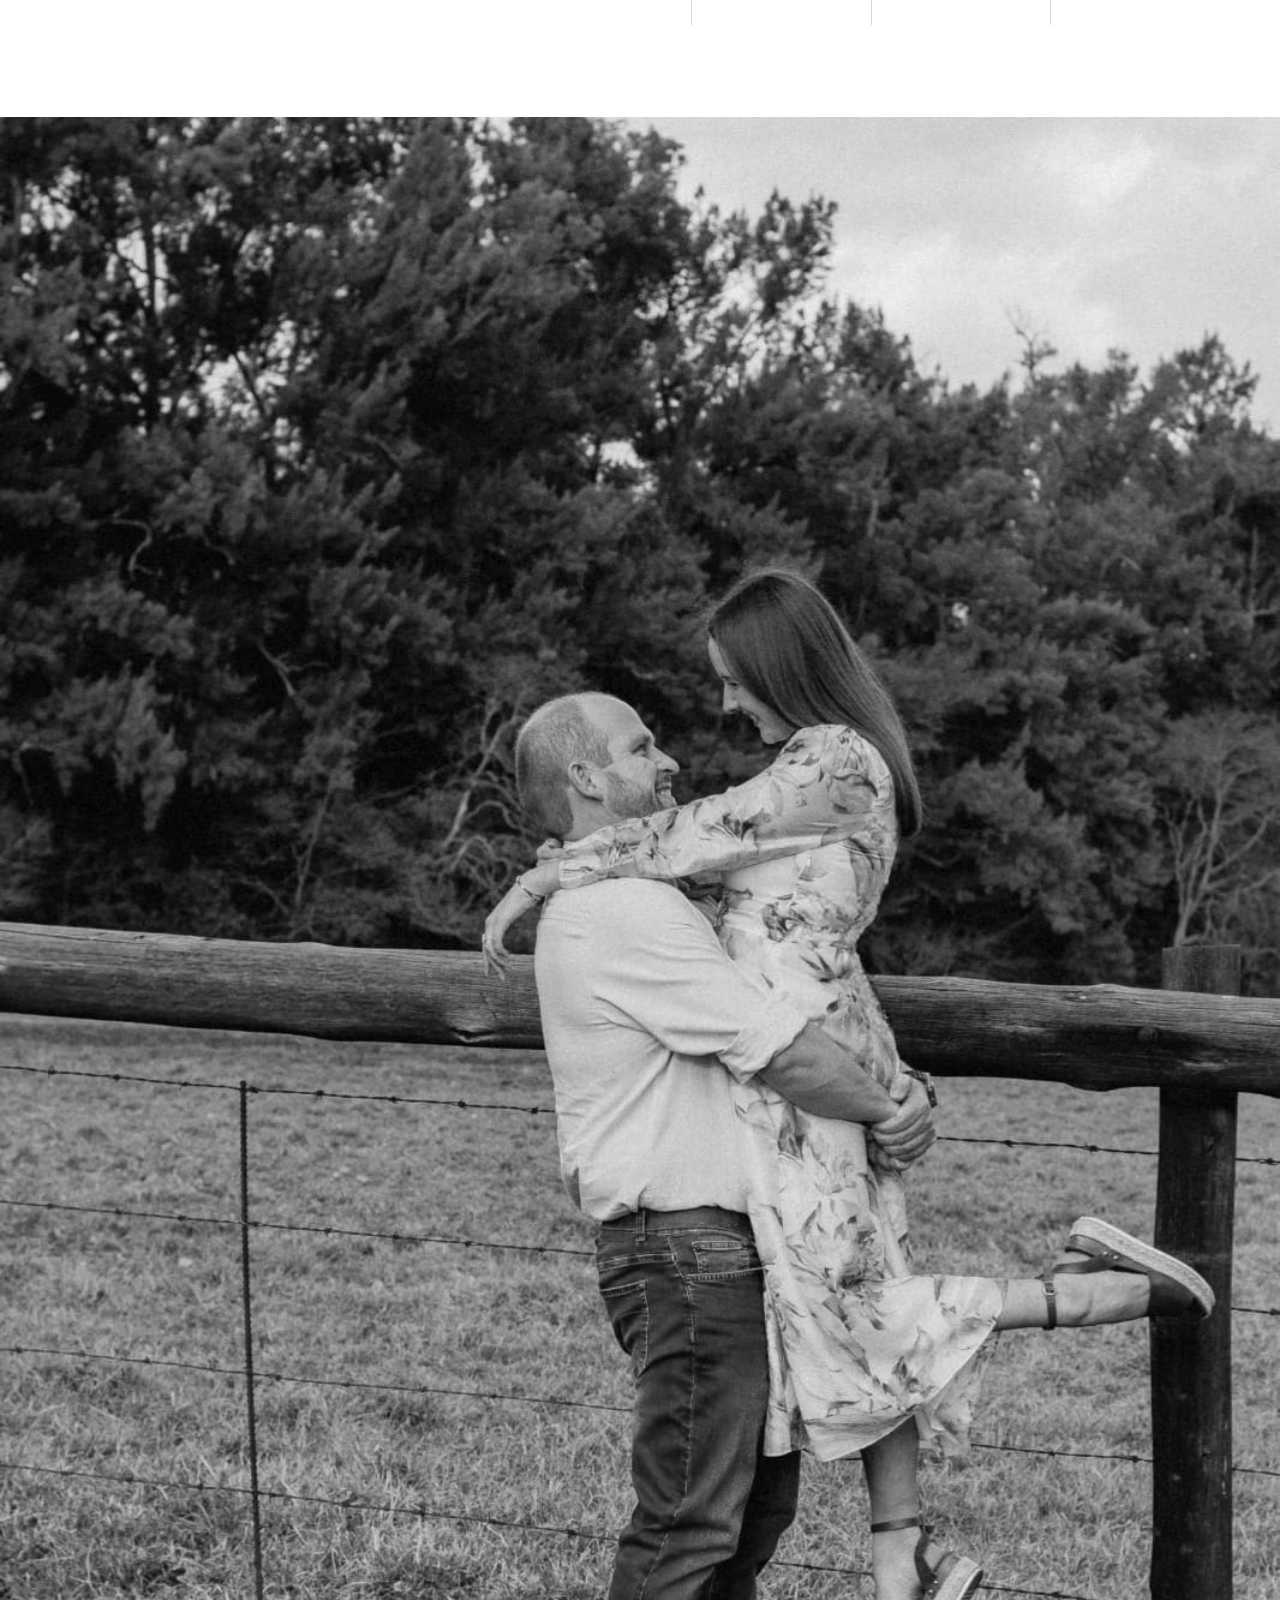
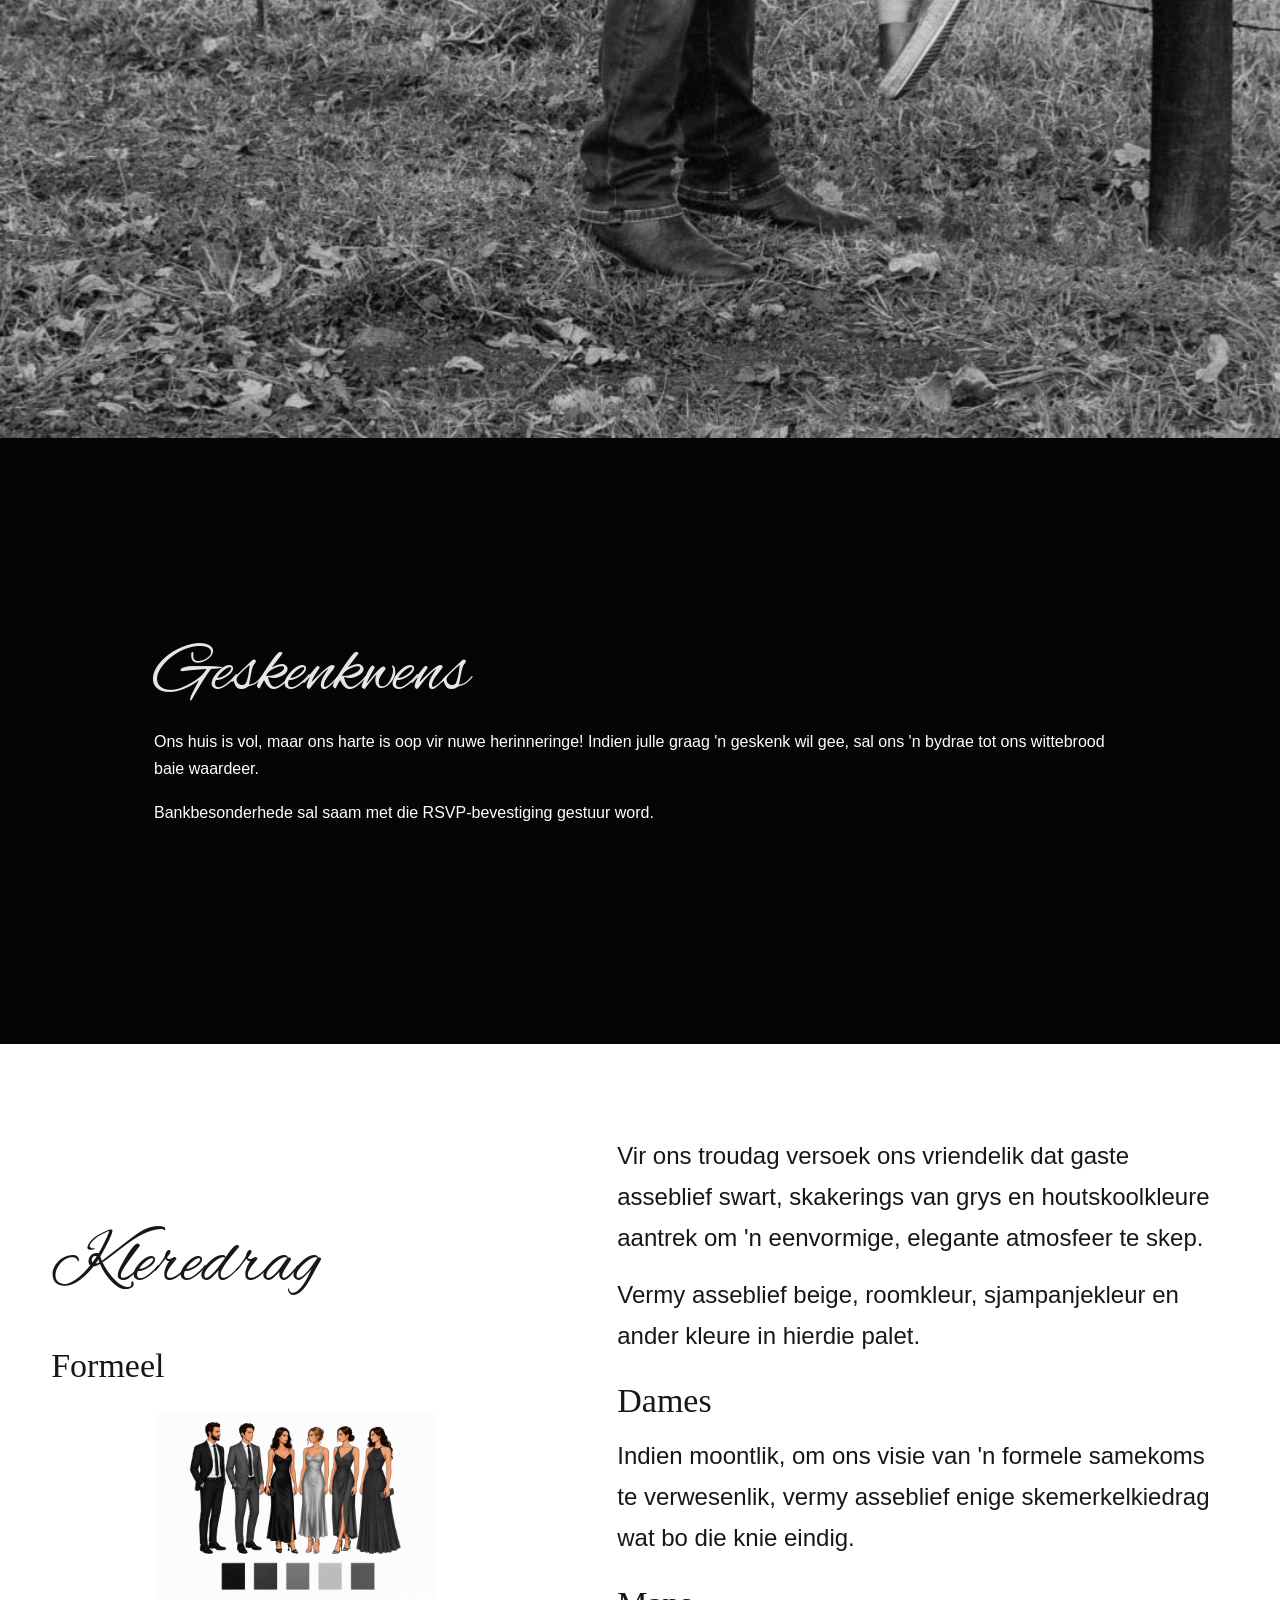
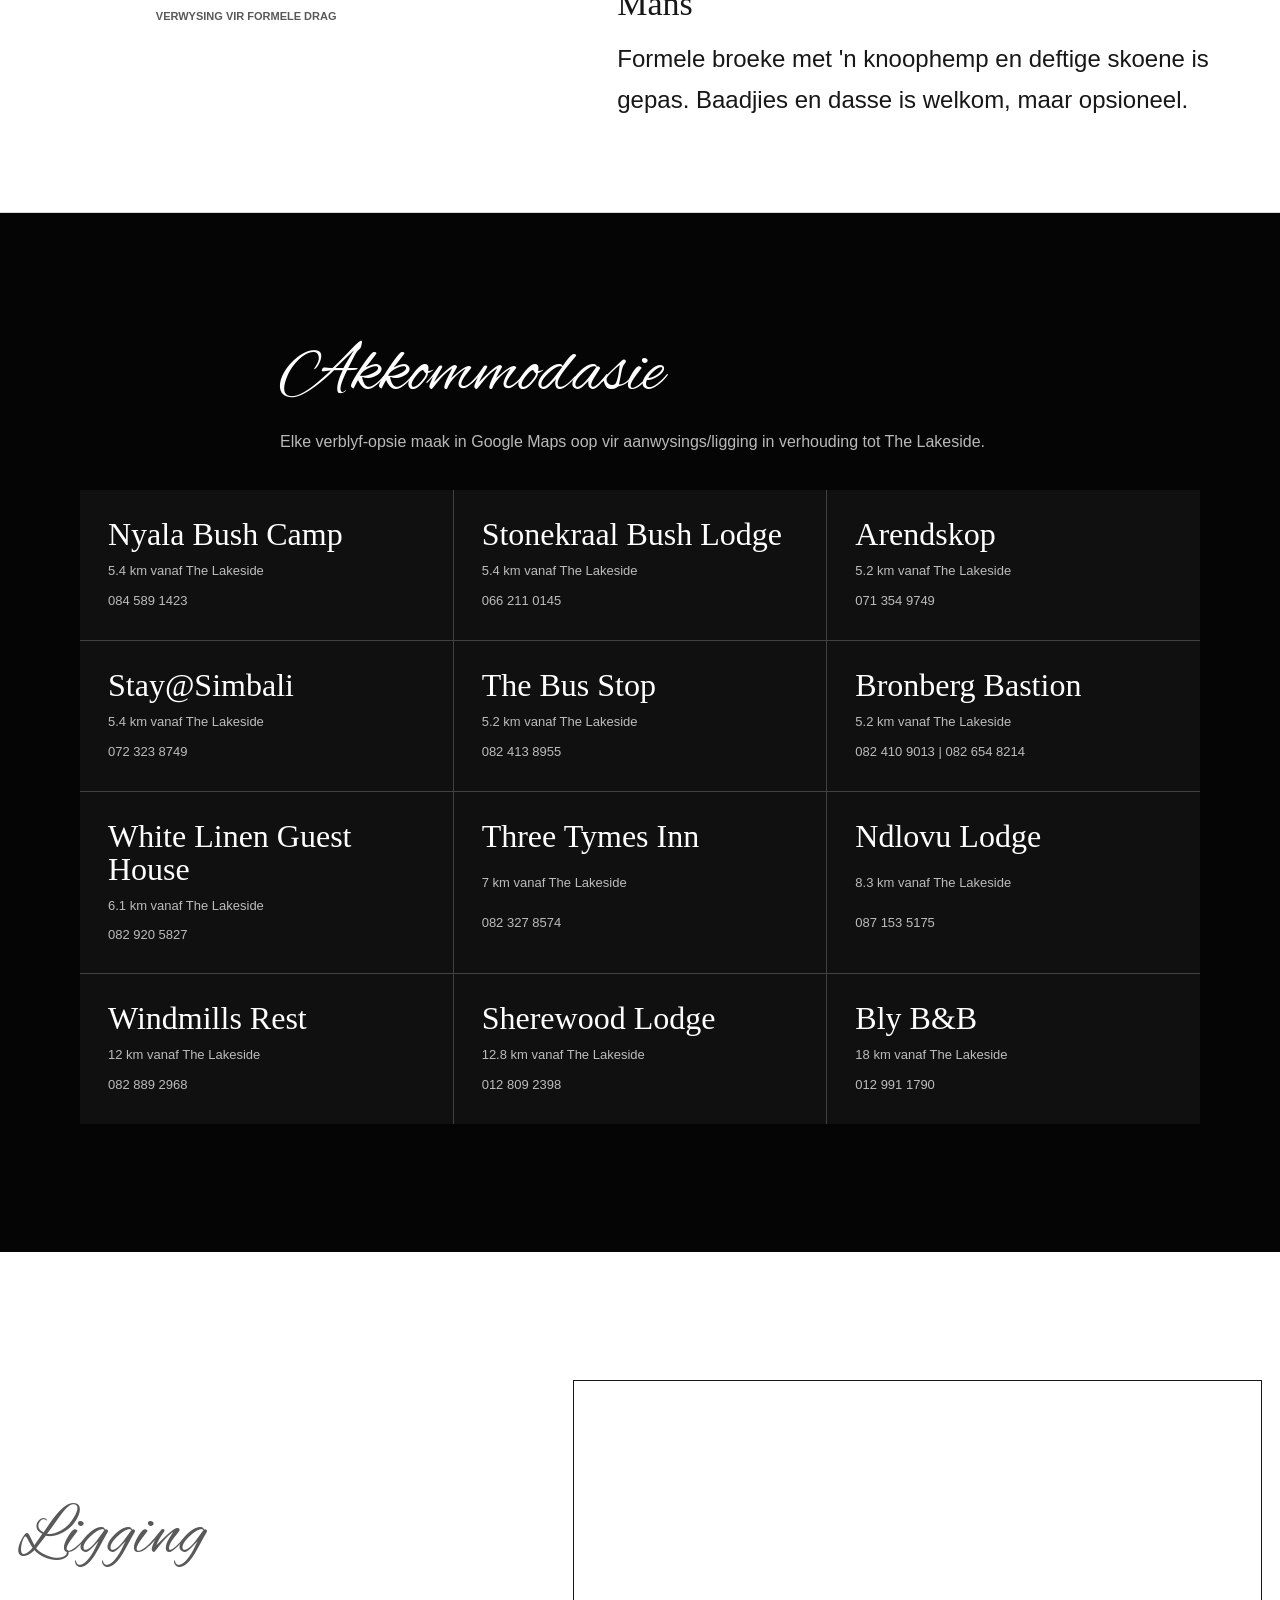
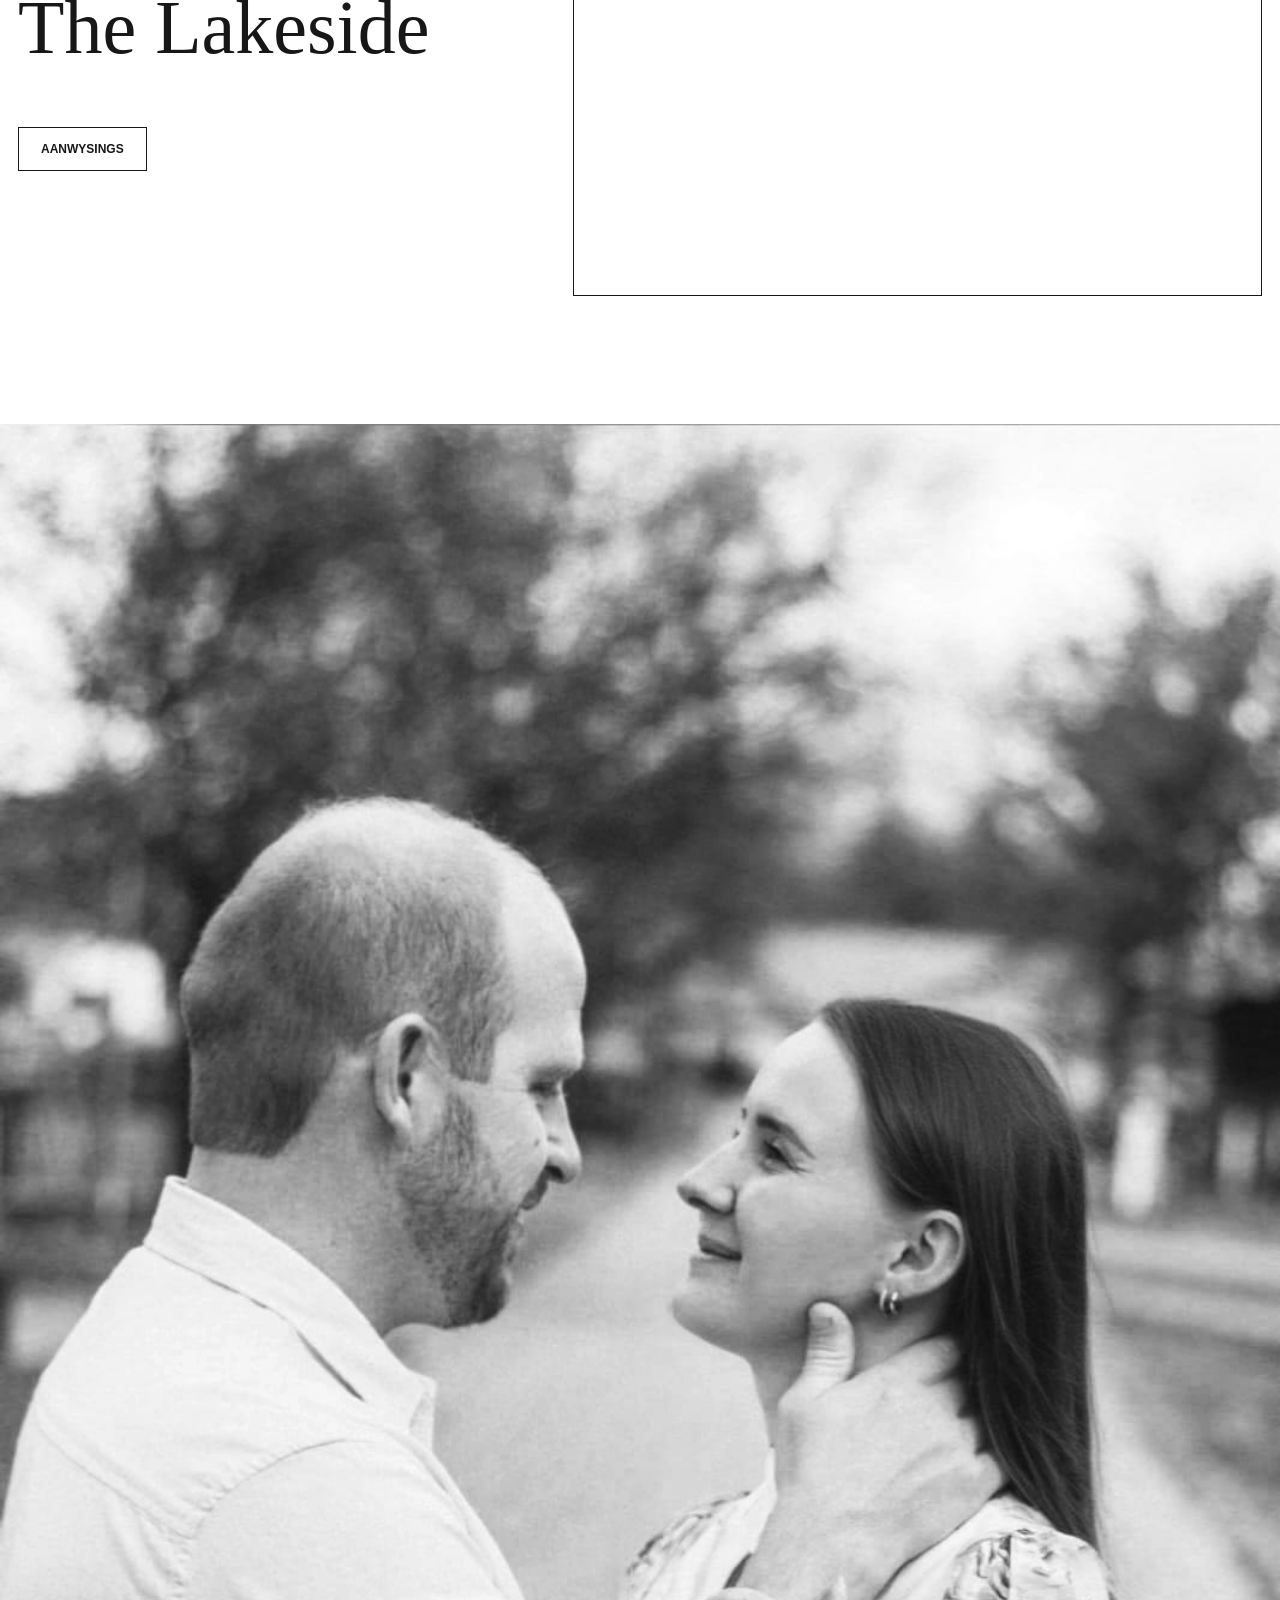
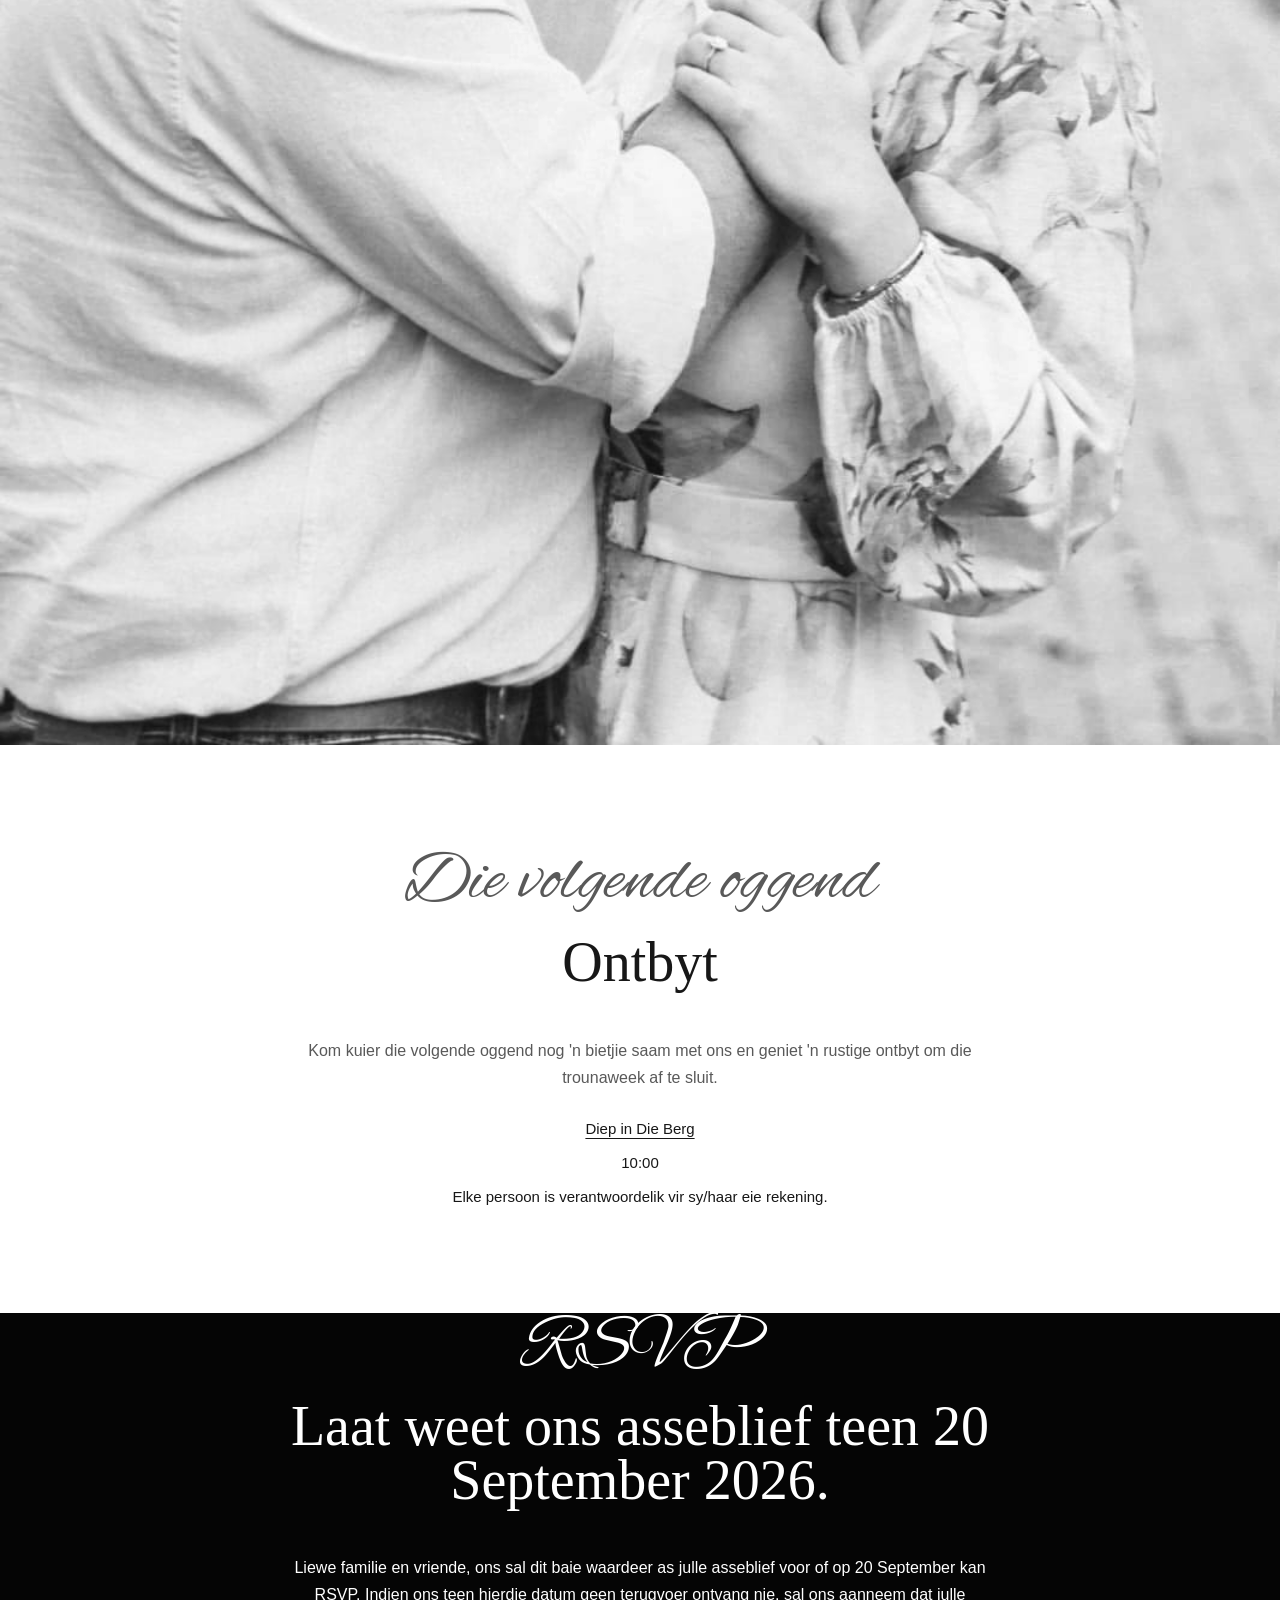
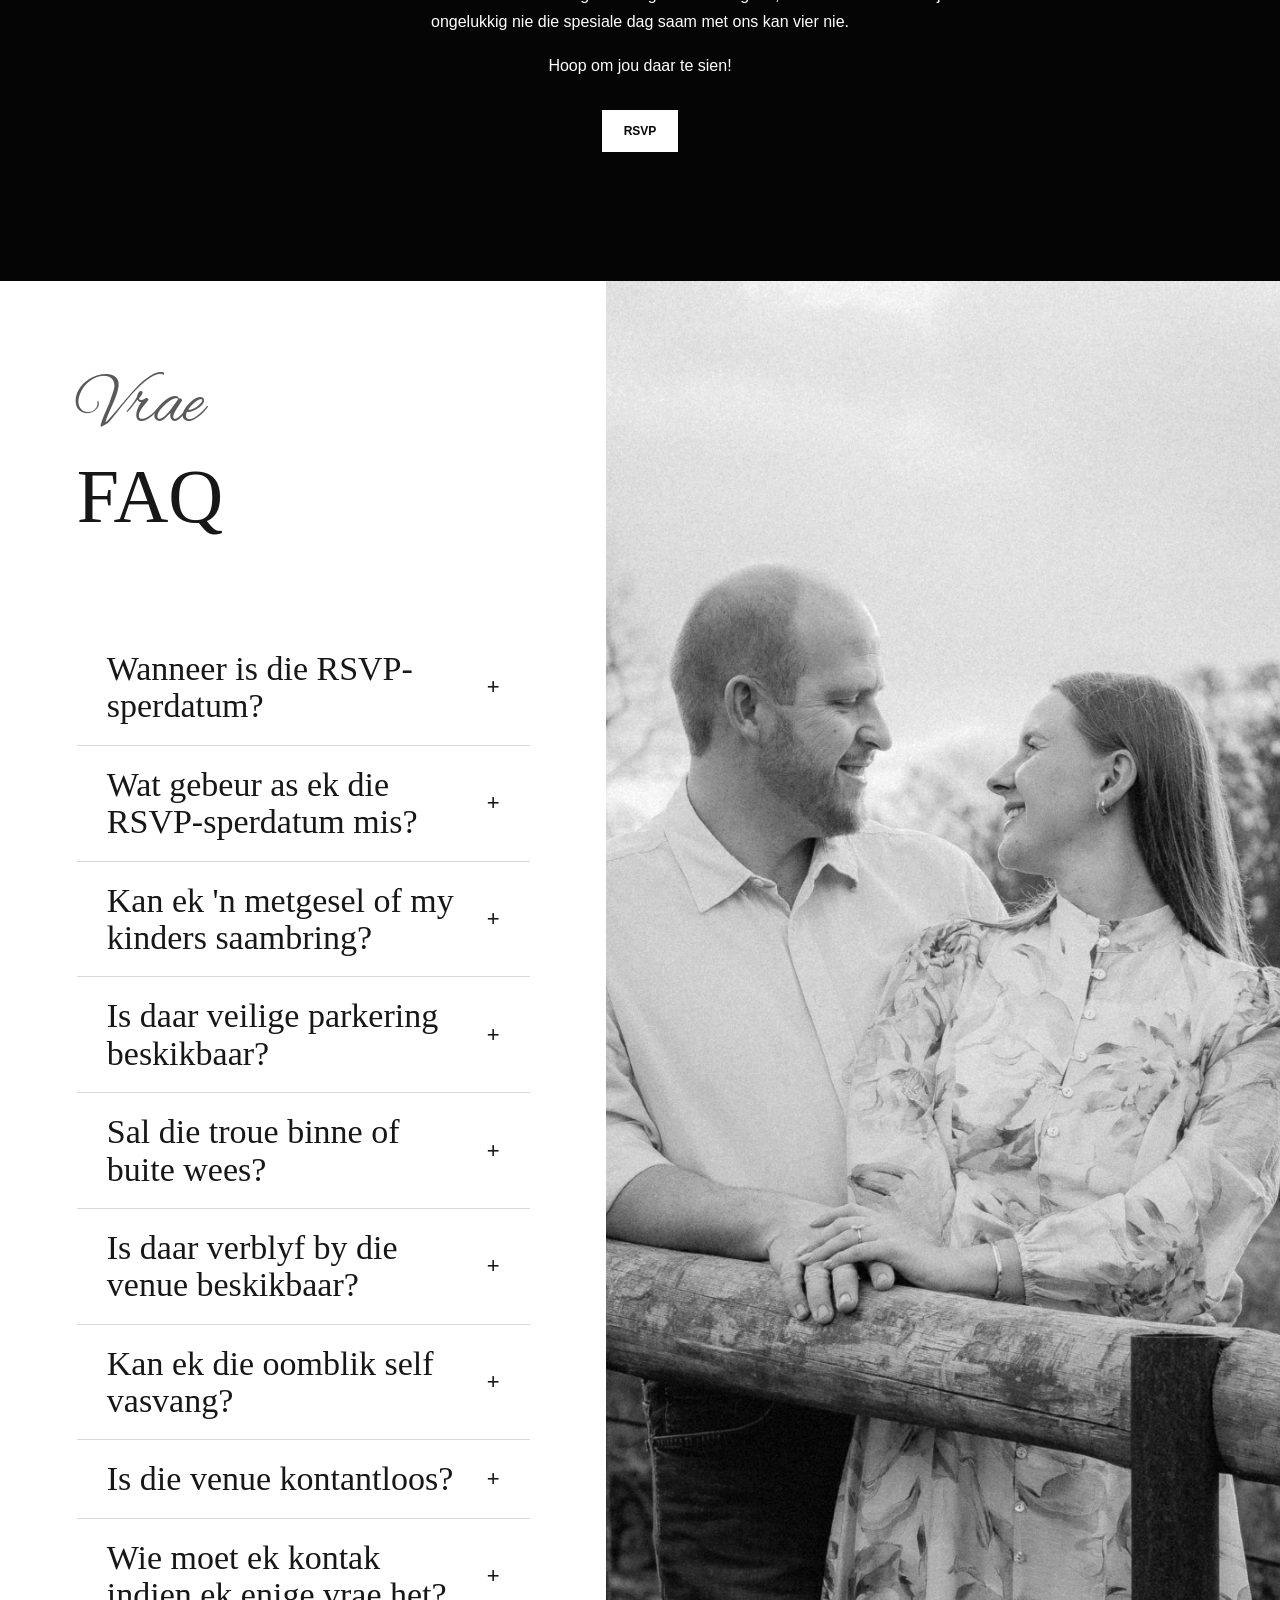
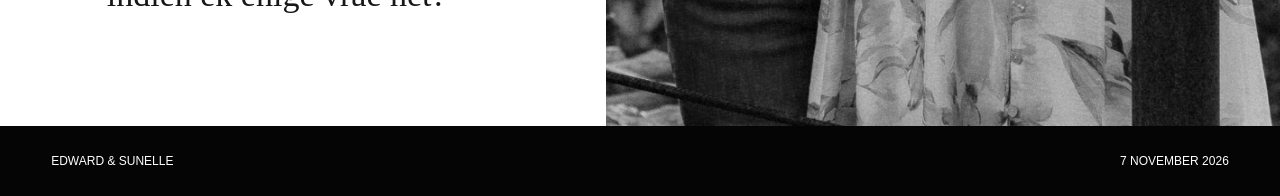
==== commit 139afe01: "Add post celebration breakfast section" ====
--- a/index.html
+++ b/index.html
@@ -16,7 +16,7 @@
       rel="stylesheet"
     />
     <link rel="stylesheet" href="styles.css" />
-    <link rel="stylesheet" href="wedding-afrikaans.css?v=25" />
+    <link rel="stylesheet" href="wedding-afrikaans.css?v=26" />
   </head>
   <body>
     <header class="site-header" aria-label="Trou navigasie">
@@ -185,6 +185,38 @@
         </div>
       </section>
 
+      <section class="photo-banner breakfast-photo-banner band-black" aria-label="Ontbyt na die troue">
+        <div>
+          <img
+            src="assets/Post_breakfast_img.jpeg"
+            alt="Ontbyt na die troue"
+            style="display: block; width: 100%; height: auto; object-fit: contain; object-position: center; filter: grayscale(1) contrast(1.05);"
+          />
+        </div>
+      </section>
+
+      <section class="section breakfast-section band-white" id="breakfast">
+        <div class="section-heading breakfast-heading">
+          <p class="kicker">Die volgende oggend</p>
+          <h2>Ontbyt</h2>
+          <p>
+            Kom kuier die volgende oggend nog 'n bietjie saam met ons en geniet 'n rustige ontbyt om
+            die trounaweek af te sluit.
+          </p>
+          <div class="breakfast-meta">
+            <a
+              href="https://www.google.com/maps/search/?api=1&query=Diep%20in%20Die%20Berg%20Pretoria"
+              target="_blank"
+              rel="noreferrer"
+            >
+              Diep in Die Berg
+            </a>
+            <span>10:00</span>
+            <span>Elke persoon is verantwoordelik vir sy/haar eie rekening.</span>
+          </div>
+        </div>
+      </section>
+
       <section class="section rsvp band-black" id="rsvp">
         <div class="section-heading rsvp-heading">
           <p class="kicker">RSVP</p>
--- a/wedding-afrikaans.css
+++ b/wedding-afrikaans.css
@@ -29,6 +29,7 @@
 .gift-split article > .kicker,
 .dress-heading-block > .kicker,
 .accommodation-heading > .kicker,
+.breakfast-heading > .kicker,
 .section.split > .section-heading > .kicker,
 .rsvp-heading > .kicker,
 .faq-panel .section-heading > .kicker {
@@ -76,21 +77,24 @@
   height: auto;
 }
 
-.gift-photo-banner {
+.gift-photo-banner,
+.breakfast-photo-banner {
   width: 100vw;
   margin-left: calc(50% - 50vw);
   background: #050505;
   overflow: hidden;
 }
 
-.gift-photo-banner > div {
+.gift-photo-banner > div,
+.breakfast-photo-banner > div {
   display: grid;
   grid-template-columns: 1fr;
   width: 100%;
   background: #050505;
 }
 
-.gift-photo-banner img {
+.gift-photo-banner img,
+.breakfast-photo-banner img {
   display: block;
   width: 100vw !important;
   max-width: none !important;
@@ -249,6 +253,41 @@
   font-size: 13px;
   font-style: normal;
   line-height: 1.45;
+}
+
+.breakfast-section {
+  padding: clamp(56px, 9vw, 104px) 0;
+}
+
+.breakfast-heading {
+  text-align: center;
+}
+
+.breakfast-heading h2 {
+  font-size: clamp(30px, 4.6vw, 56px);
+  font-weight: 400;
+  line-height: 0.96;
+}
+
+.breakfast-heading p {
+  max-width: 760px;
+  margin-left: auto;
+  margin-right: auto;
+}
+
+.breakfast-meta {
+  display: grid;
+  gap: 10px;
+  margin: 26px auto 0;
+  color: var(--ink);
+  font-family: Arial, Helvetica, sans-serif;
+  font-size: 15px;
+  line-height: 1.6;
+}
+
+.breakfast-meta a {
+  text-decoration: underline;
+  text-underline-offset: 4px;
 }
 
 .rsvp-heading {
@@ -360,6 +399,7 @@
   .gift-split article > .kicker,
   .dress-heading-block > .kicker,
   .accommodation-heading > .kicker,
+  .breakfast-heading > .kicker,
   .section.split > .section-heading > .kicker,
   .rsvp-heading > .kicker,
   .faq-panel .section-heading > .kicker {
@@ -368,14 +408,16 @@
   }
 
   .photo-banner,
-  .gift-photo-banner {
+  .gift-photo-banner,
+  .breakfast-photo-banner {
     width: 100vw;
     margin-left: calc(50% - 50vw);
     overflow: hidden;
   }
 
   .photo-banner > div,
-  .gift-photo-banner > div {
+  .gift-photo-banner > div,
+  .breakfast-photo-banner > div {
     width: 100%;
     min-height: 0 !important;
     margin: 0;
@@ -383,7 +425,8 @@
   }
 
   .photo-banner img,
-  .gift-photo-banner img {
+  .gift-photo-banner img,
+  .breakfast-photo-banner img {
     width: 100vw !important;
     max-width: none !important;
     height: auto !important;
@@ -396,6 +439,7 @@
   .section-heading,
   .dress-heading-block,
   .accommodation-heading,
+  .breakfast-heading,
   .rsvp-heading,
   .faq-panel .section-heading,
   .gift-split article {
@@ -414,6 +458,7 @@
   .timeline-band,
   .dress-band,
   .accommodation-section,
+  .breakfast-section,
   .section.split,
   .section.rsvp,
   .faq-panel {
@@ -444,6 +489,15 @@
     min-height: 132px;
   }
 
+  .breakfast-section {
+    padding-top: 48px;
+    padding-bottom: 58px;
+  }
+
+  .breakfast-heading h2 {
+    font-size: clamp(26px, 8vw, 38px);
+  }
+
   .rsvp-heading h2 {
     font-size: clamp(26px, 8vw, 38px);
   }
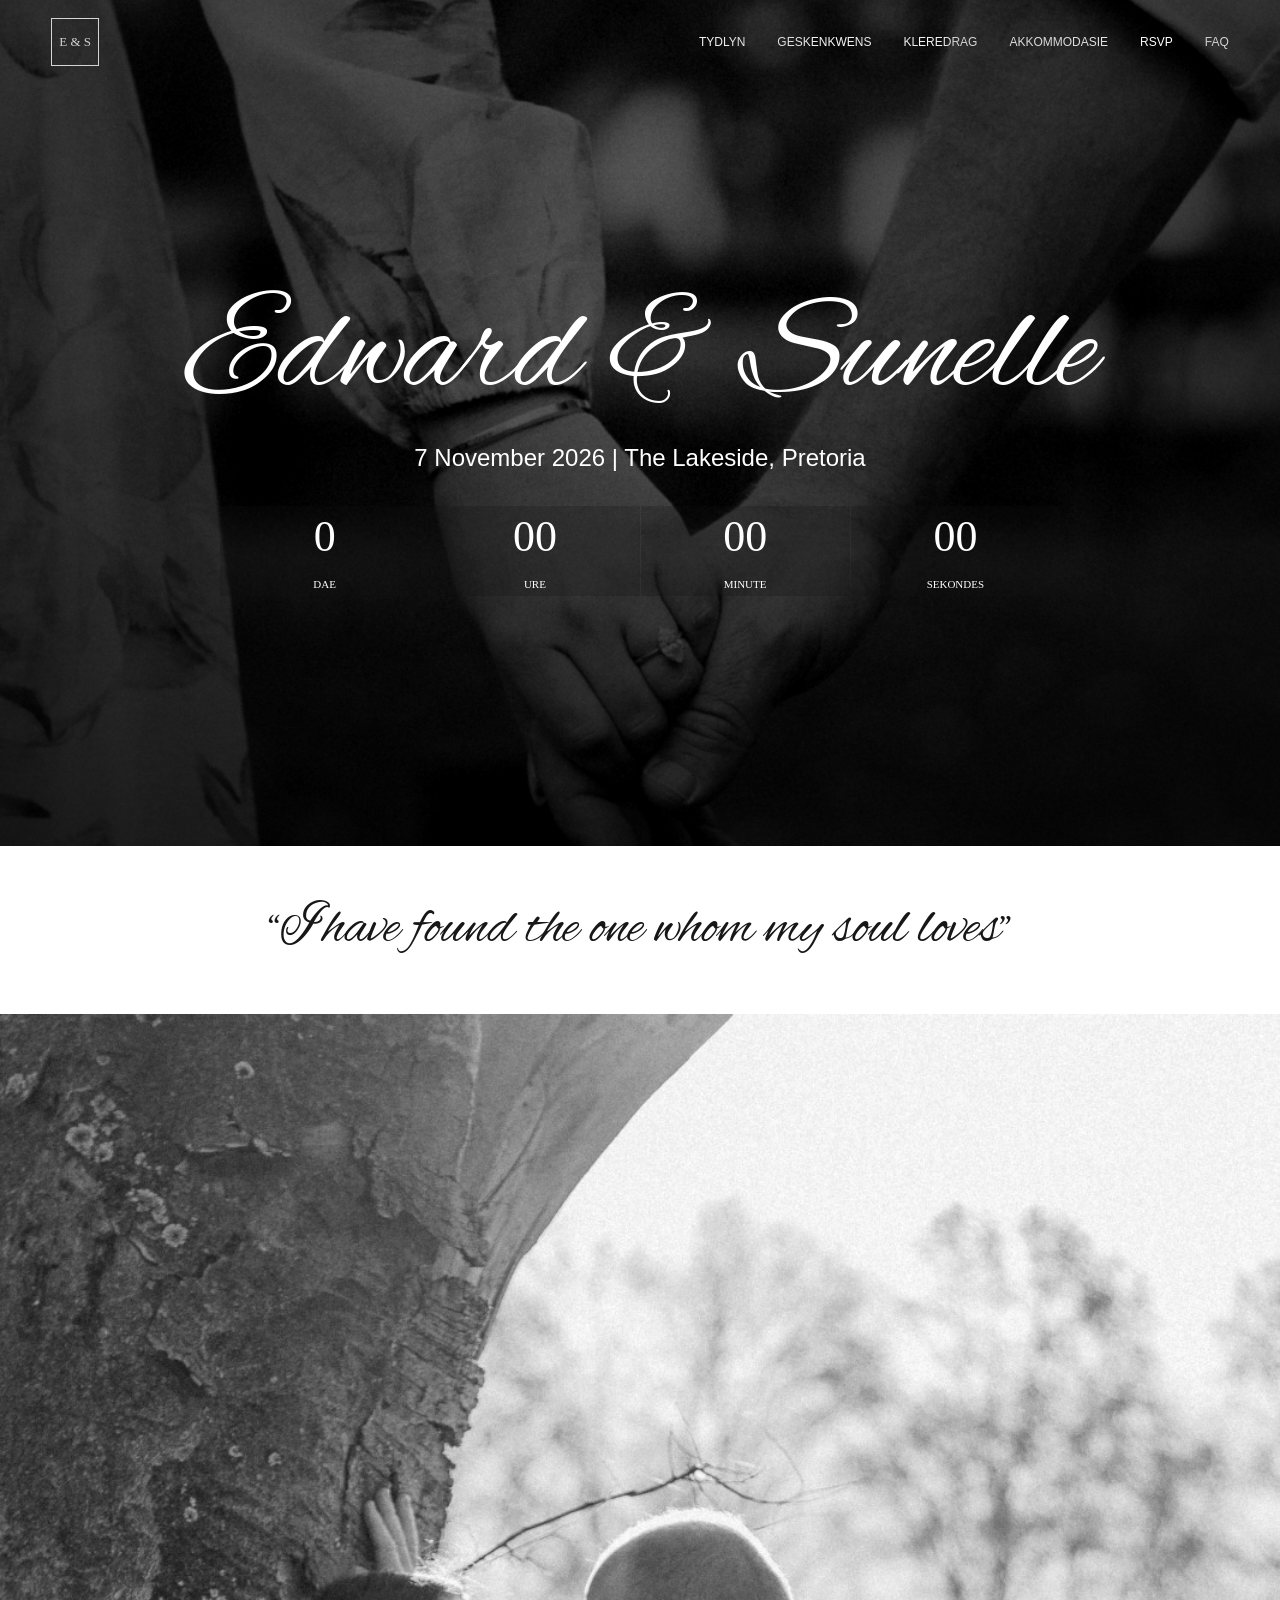
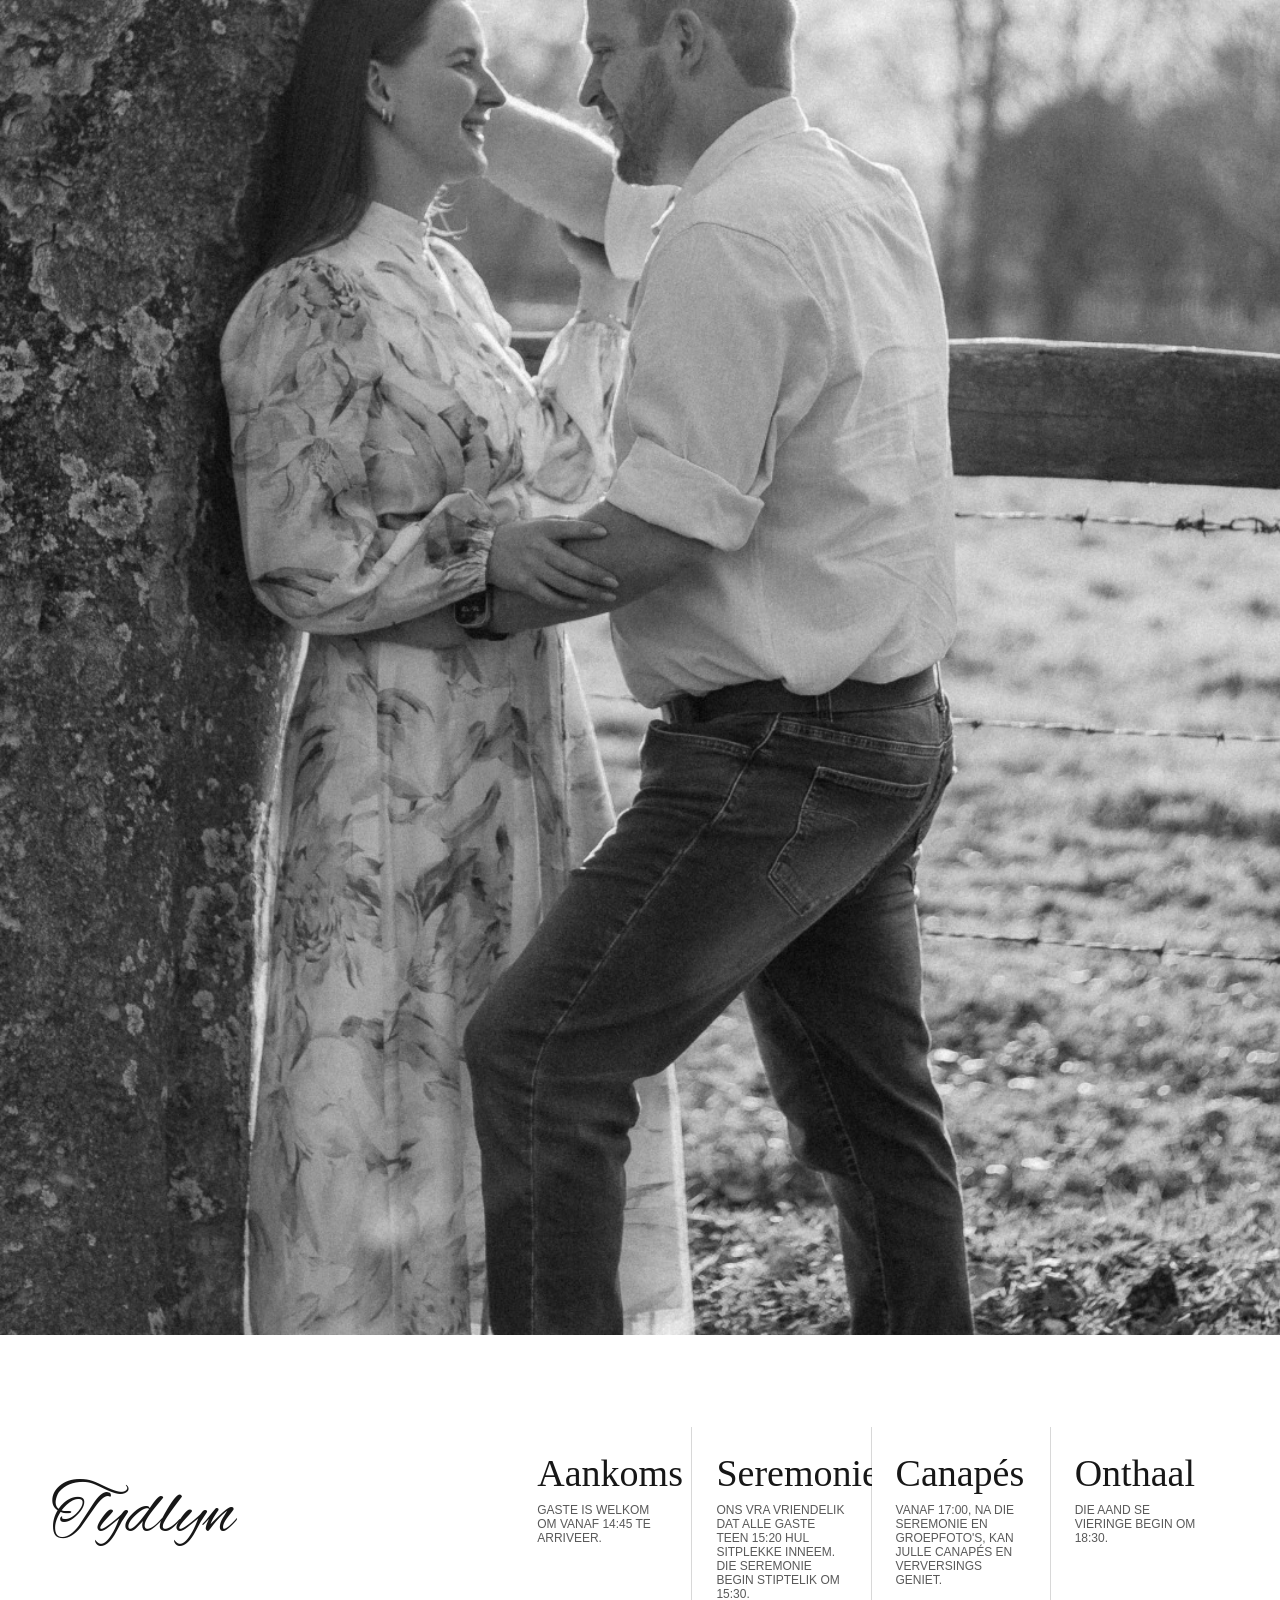
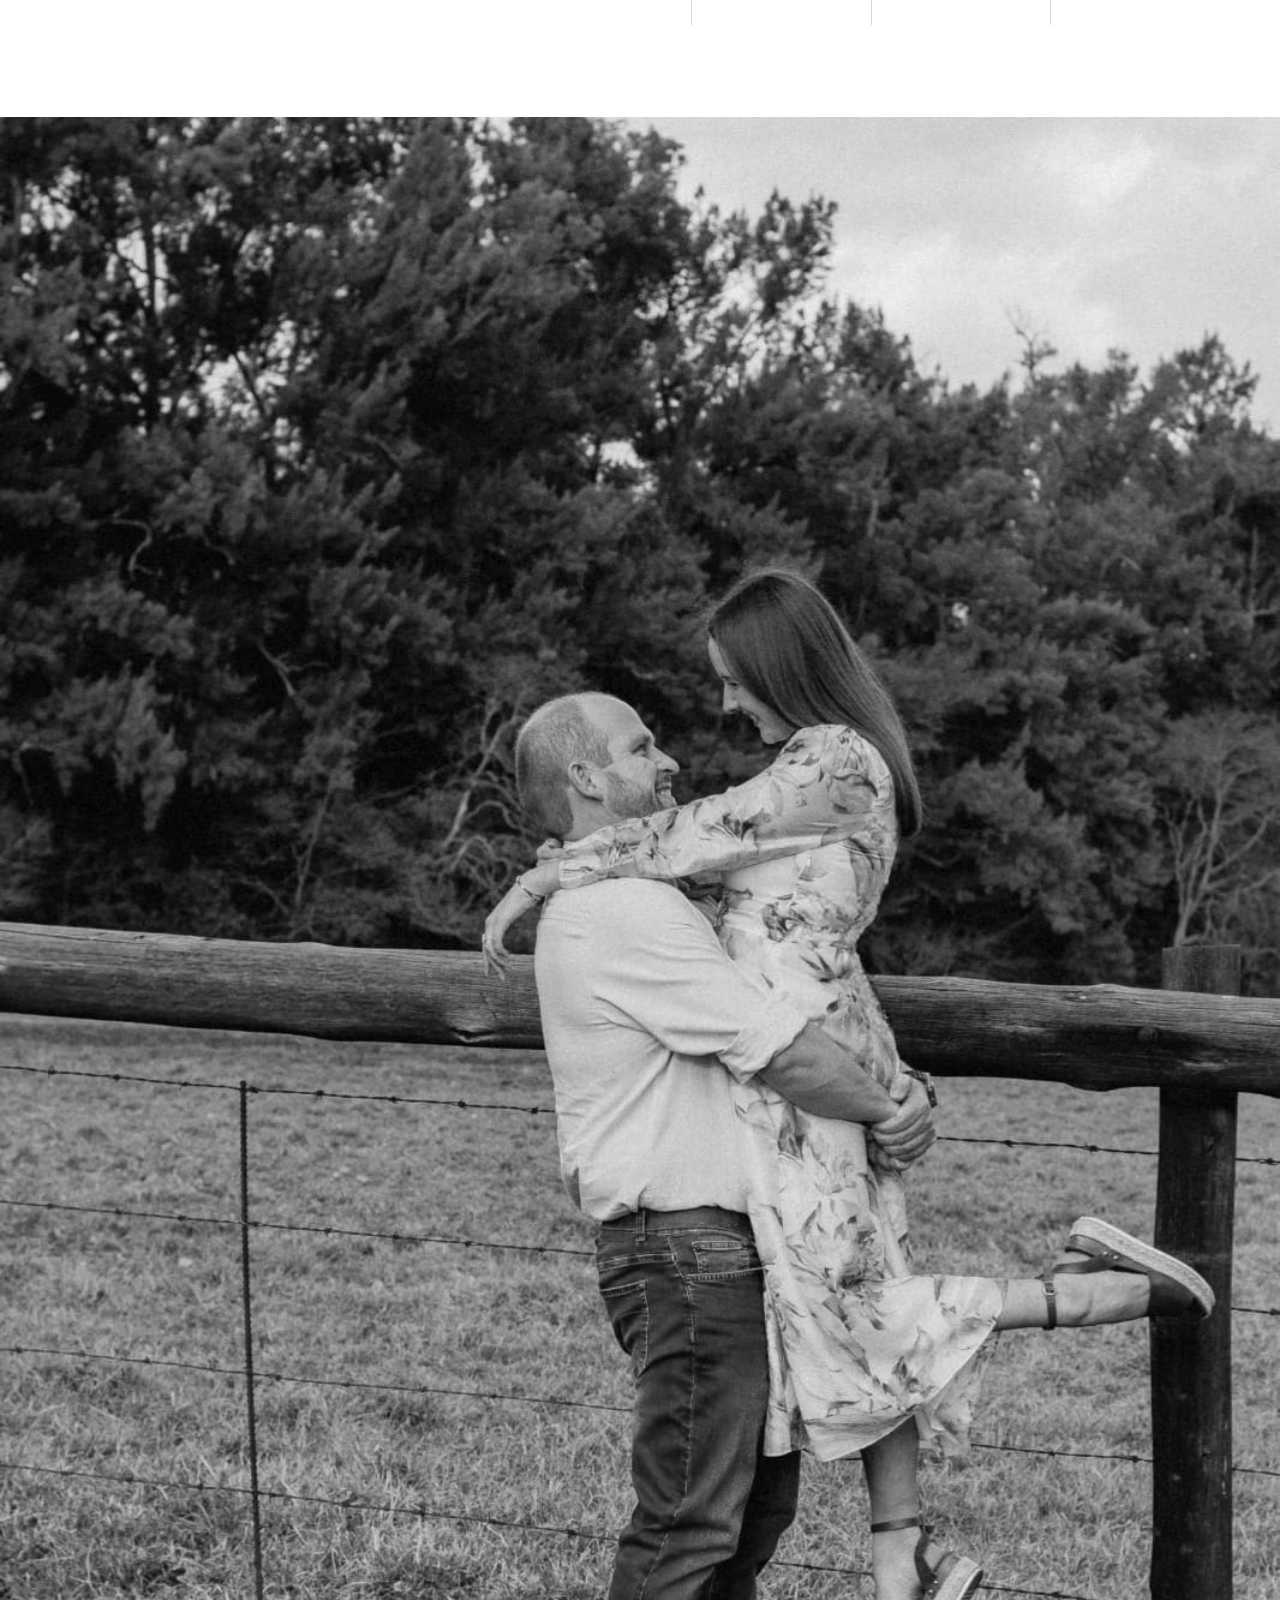
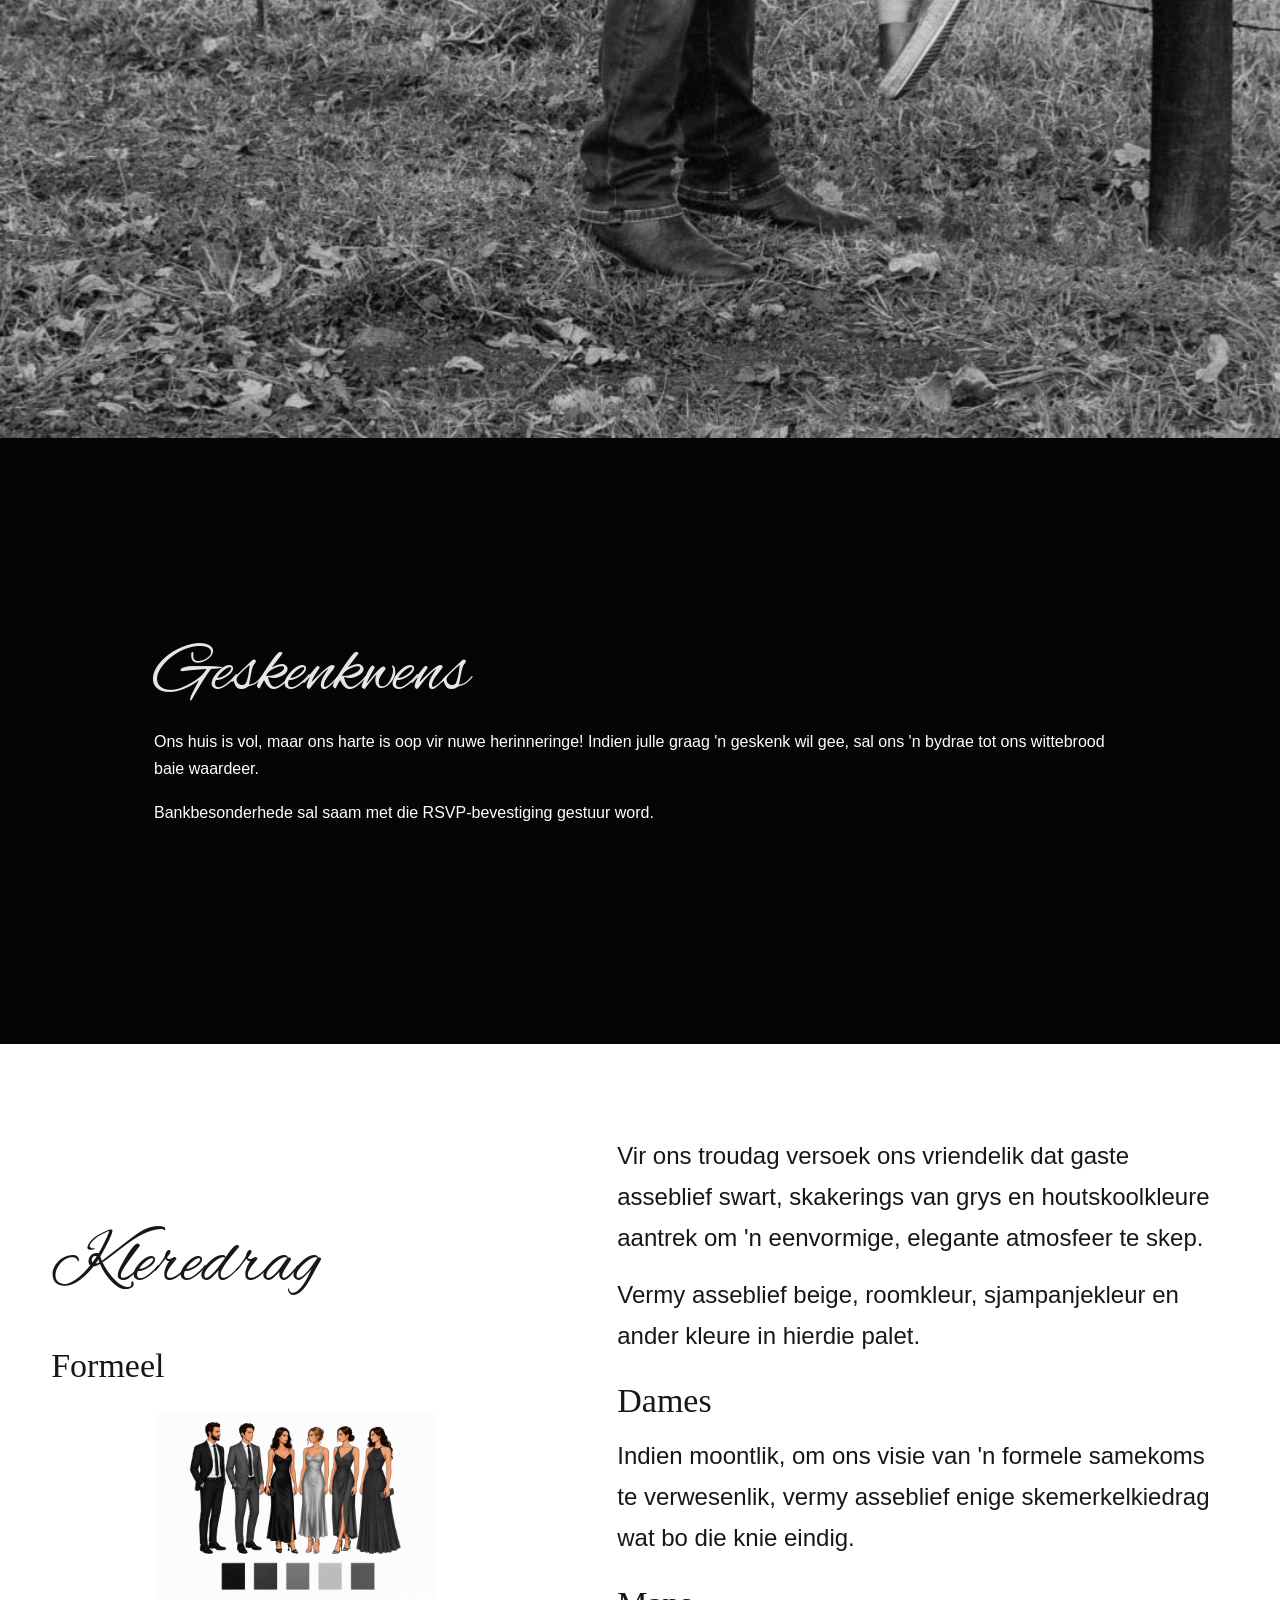
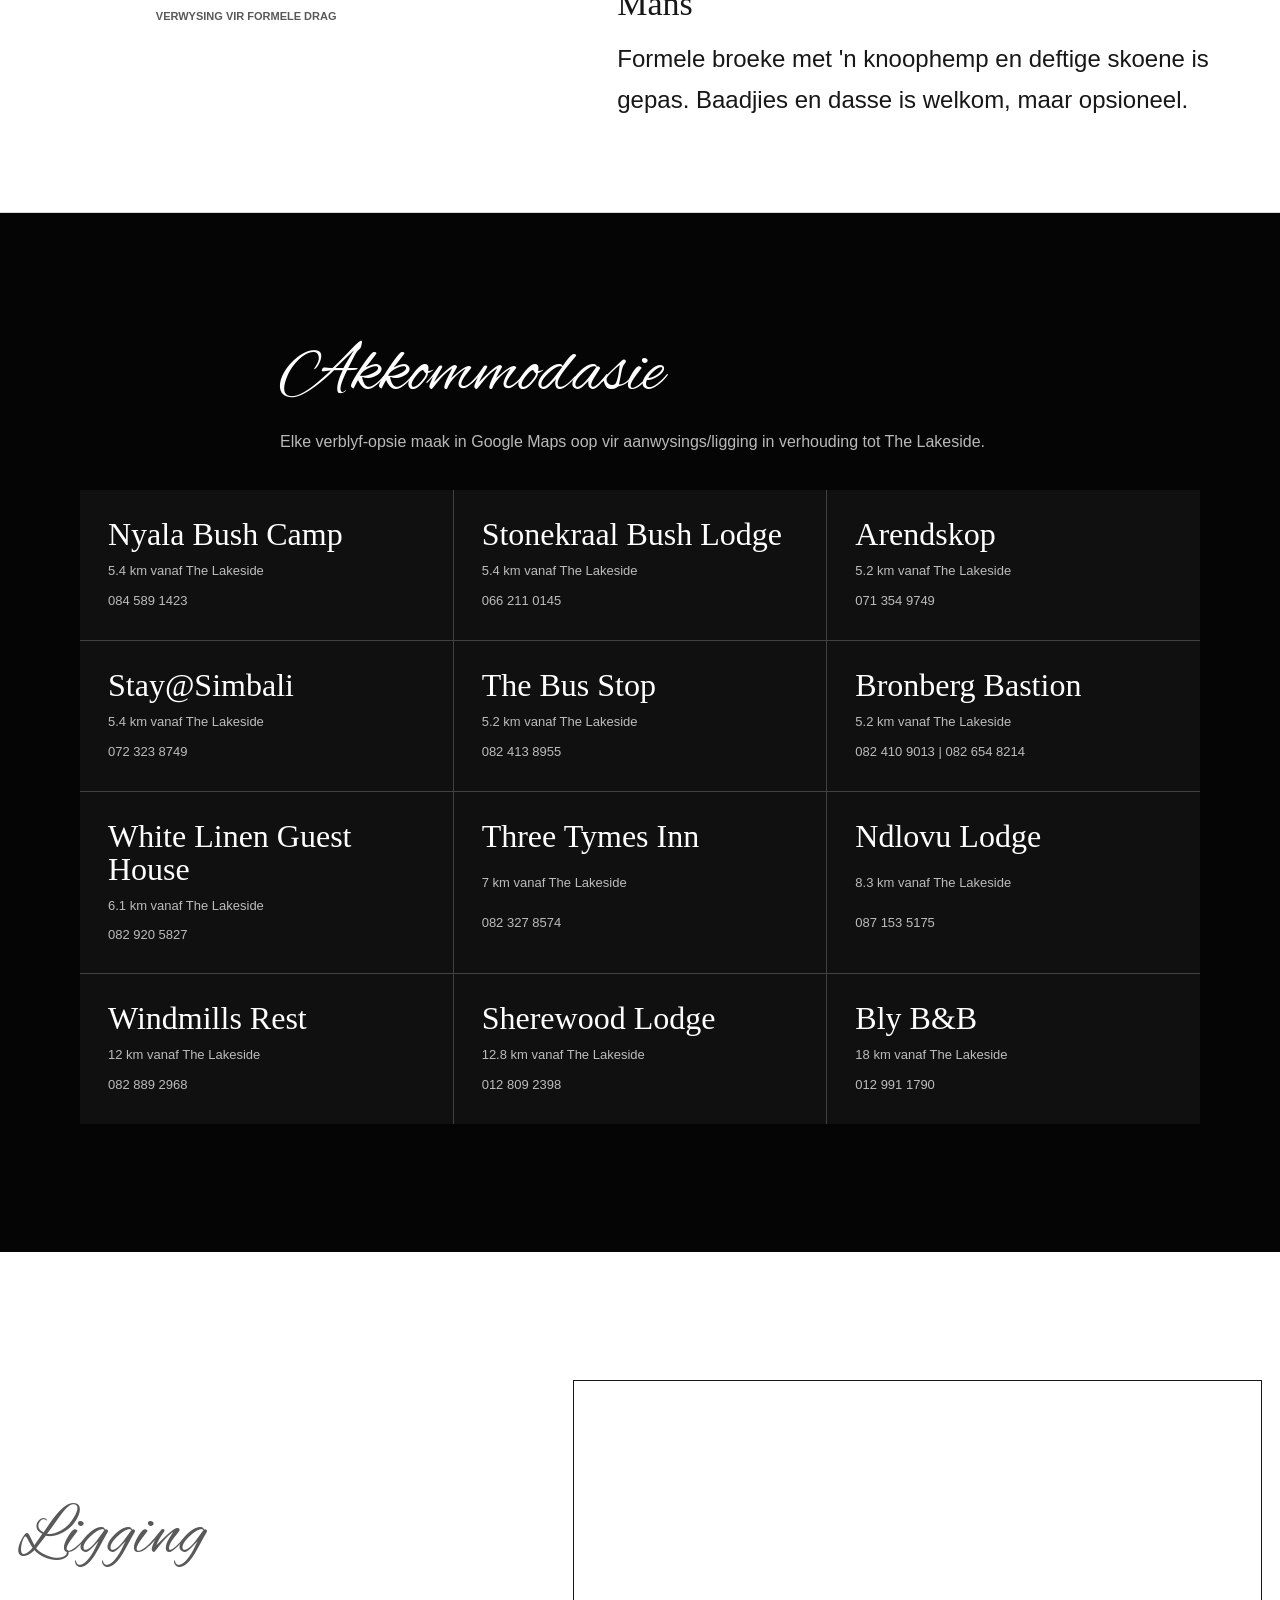
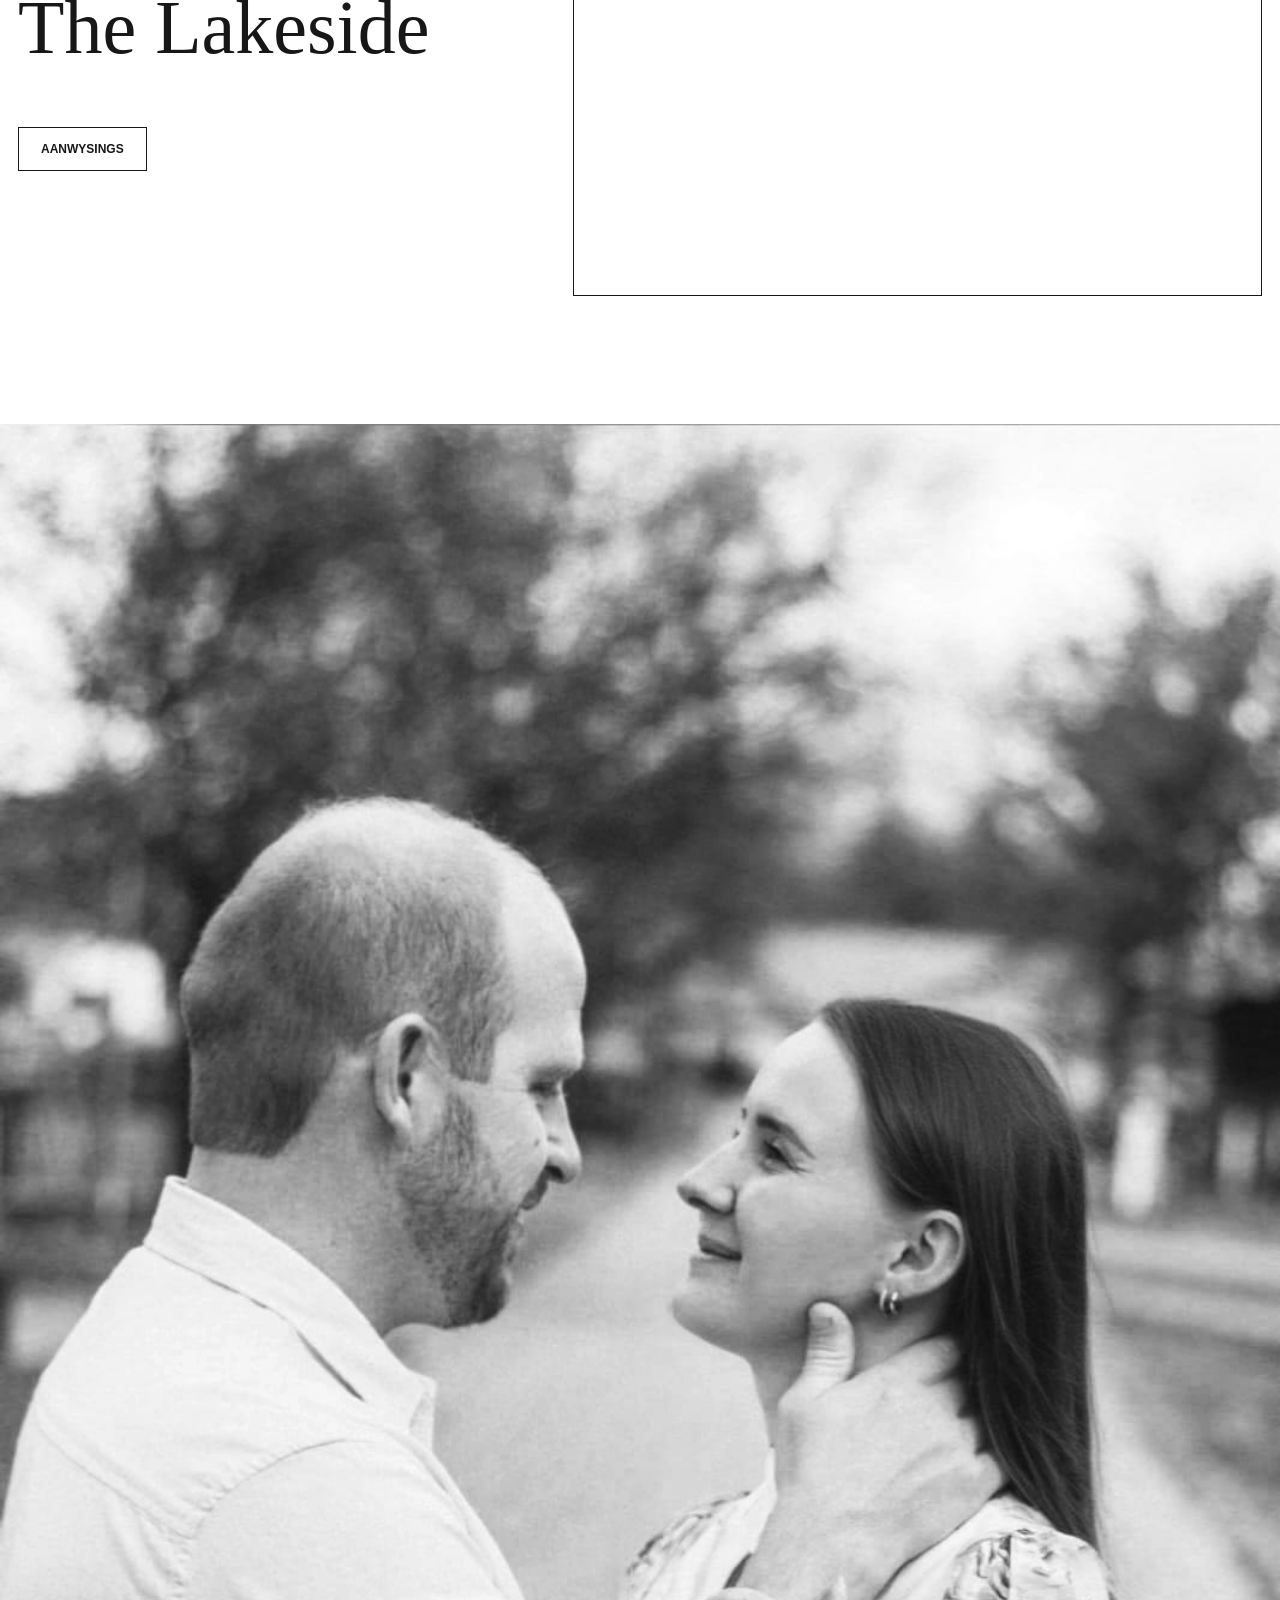
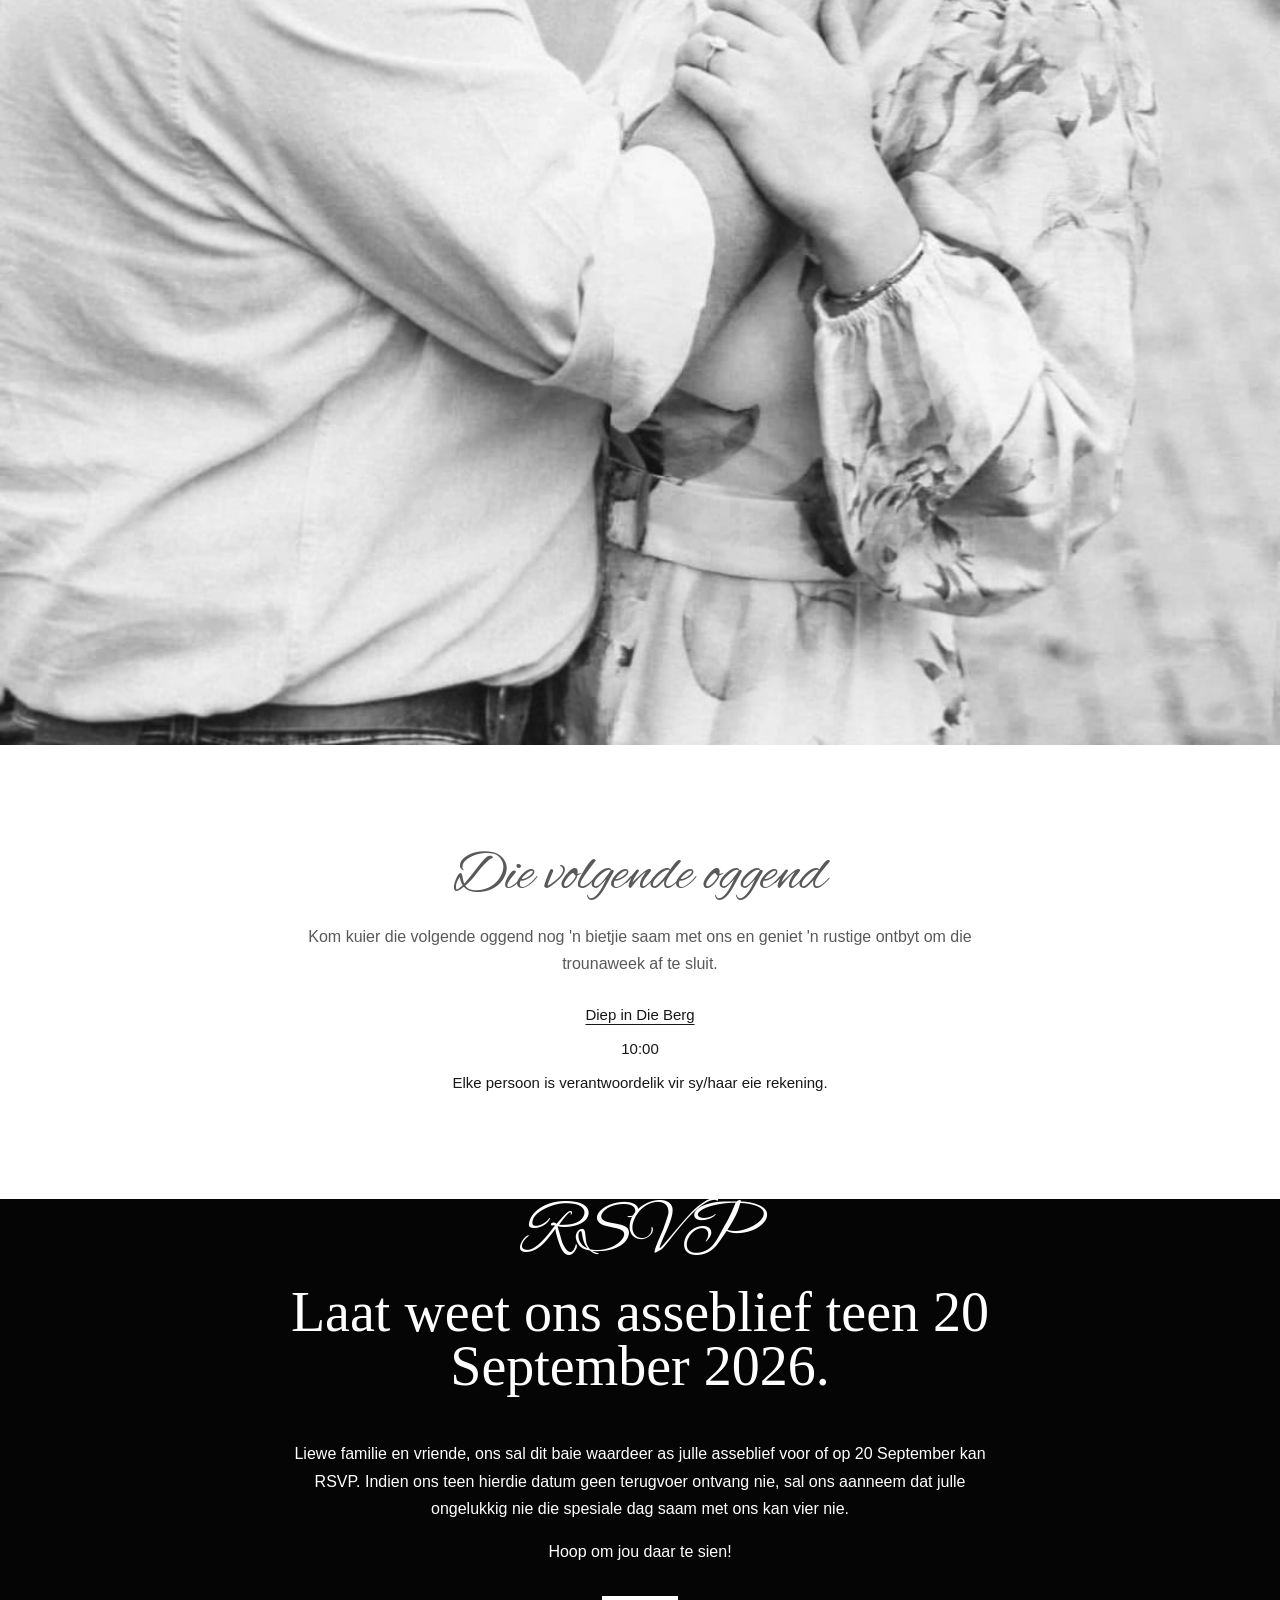
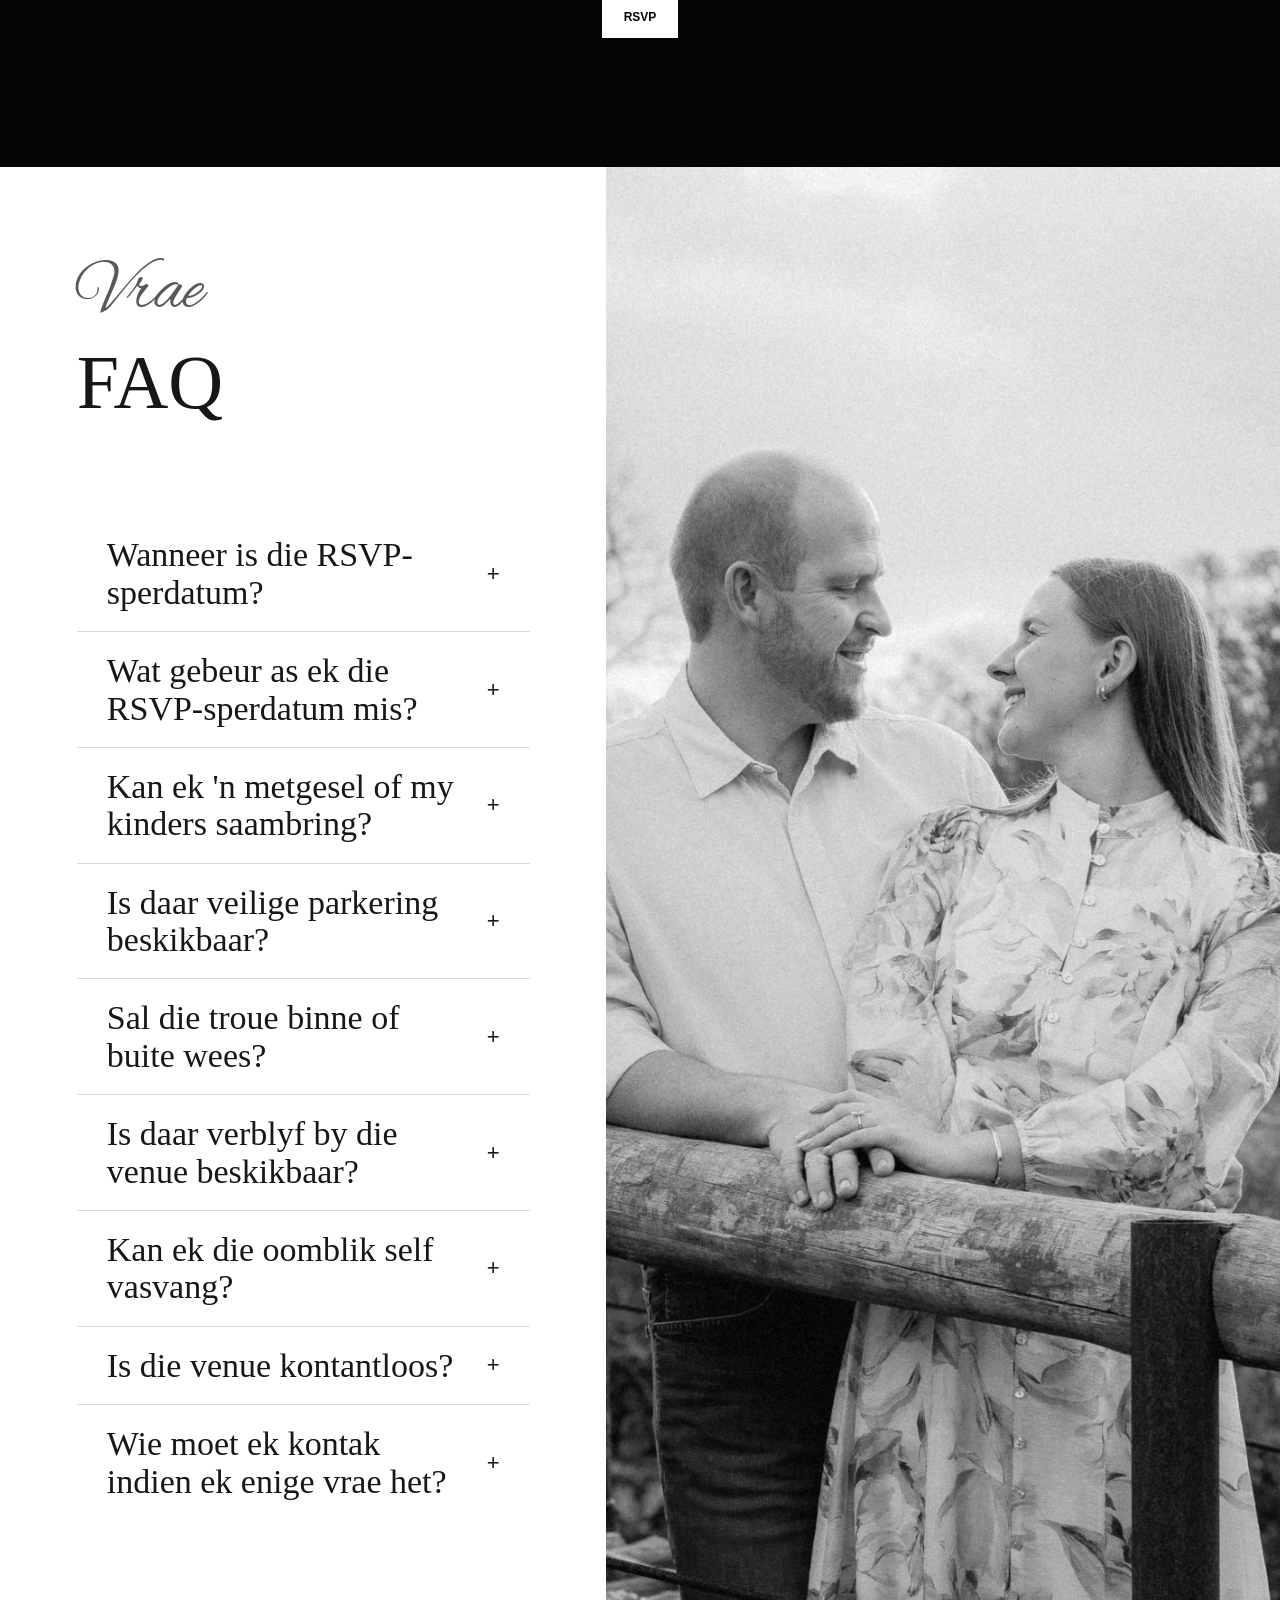
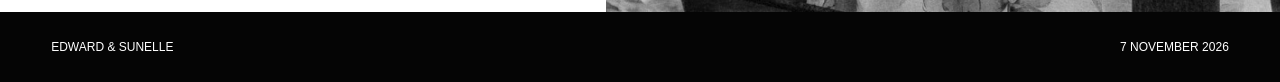
==== commit a8bdc1d6: "Remove breakfast subheading" ====
--- a/index.html
+++ b/index.html
@@ -16,7 +16,7 @@
       rel="stylesheet"
     />
     <link rel="stylesheet" href="styles.css" />
-    <link rel="stylesheet" href="wedding-afrikaans.css?v=26" />
+    <link rel="stylesheet" href="wedding-afrikaans.css?v=27" />
   </head>
   <body>
     <header class="site-header" aria-label="Trou navigasie">
@@ -198,7 +198,6 @@
       <section class="section breakfast-section band-white" id="breakfast">
         <div class="section-heading breakfast-heading">
           <p class="kicker">Die volgende oggend</p>
-          <h2>Ontbyt</h2>
           <p>
             Kom kuier die volgende oggend nog 'n bietjie saam met ons en geniet 'n rustige ontbyt om
             die trounaweek af te sluit.
--- a/wedding-afrikaans.css
+++ b/wedding-afrikaans.css
@@ -42,6 +42,11 @@
   text-transform: none;
 }
 
+.breakfast-heading > .kicker {
+  font-size: clamp(38px, 5.5vw, 58px);
+  white-space: nowrap;
+}
+
 .light-button {
   color: var(--black);
   background: var(--white);
@@ -399,12 +404,16 @@
   .gift-split article > .kicker,
   .dress-heading-block > .kicker,
   .accommodation-heading > .kicker,
-  .breakfast-heading > .kicker,
   .section.split > .section-heading > .kicker,
   .rsvp-heading > .kicker,
   .faq-panel .section-heading > .kicker {
     font-size: clamp(42px, 13vw, 56px);
     line-height: 0.96;
+  }
+
+  .breakfast-heading > .kicker {
+    font-size: clamp(32px, 10vw, 40px);
+    white-space: nowrap;
   }
 
   .photo-banner,
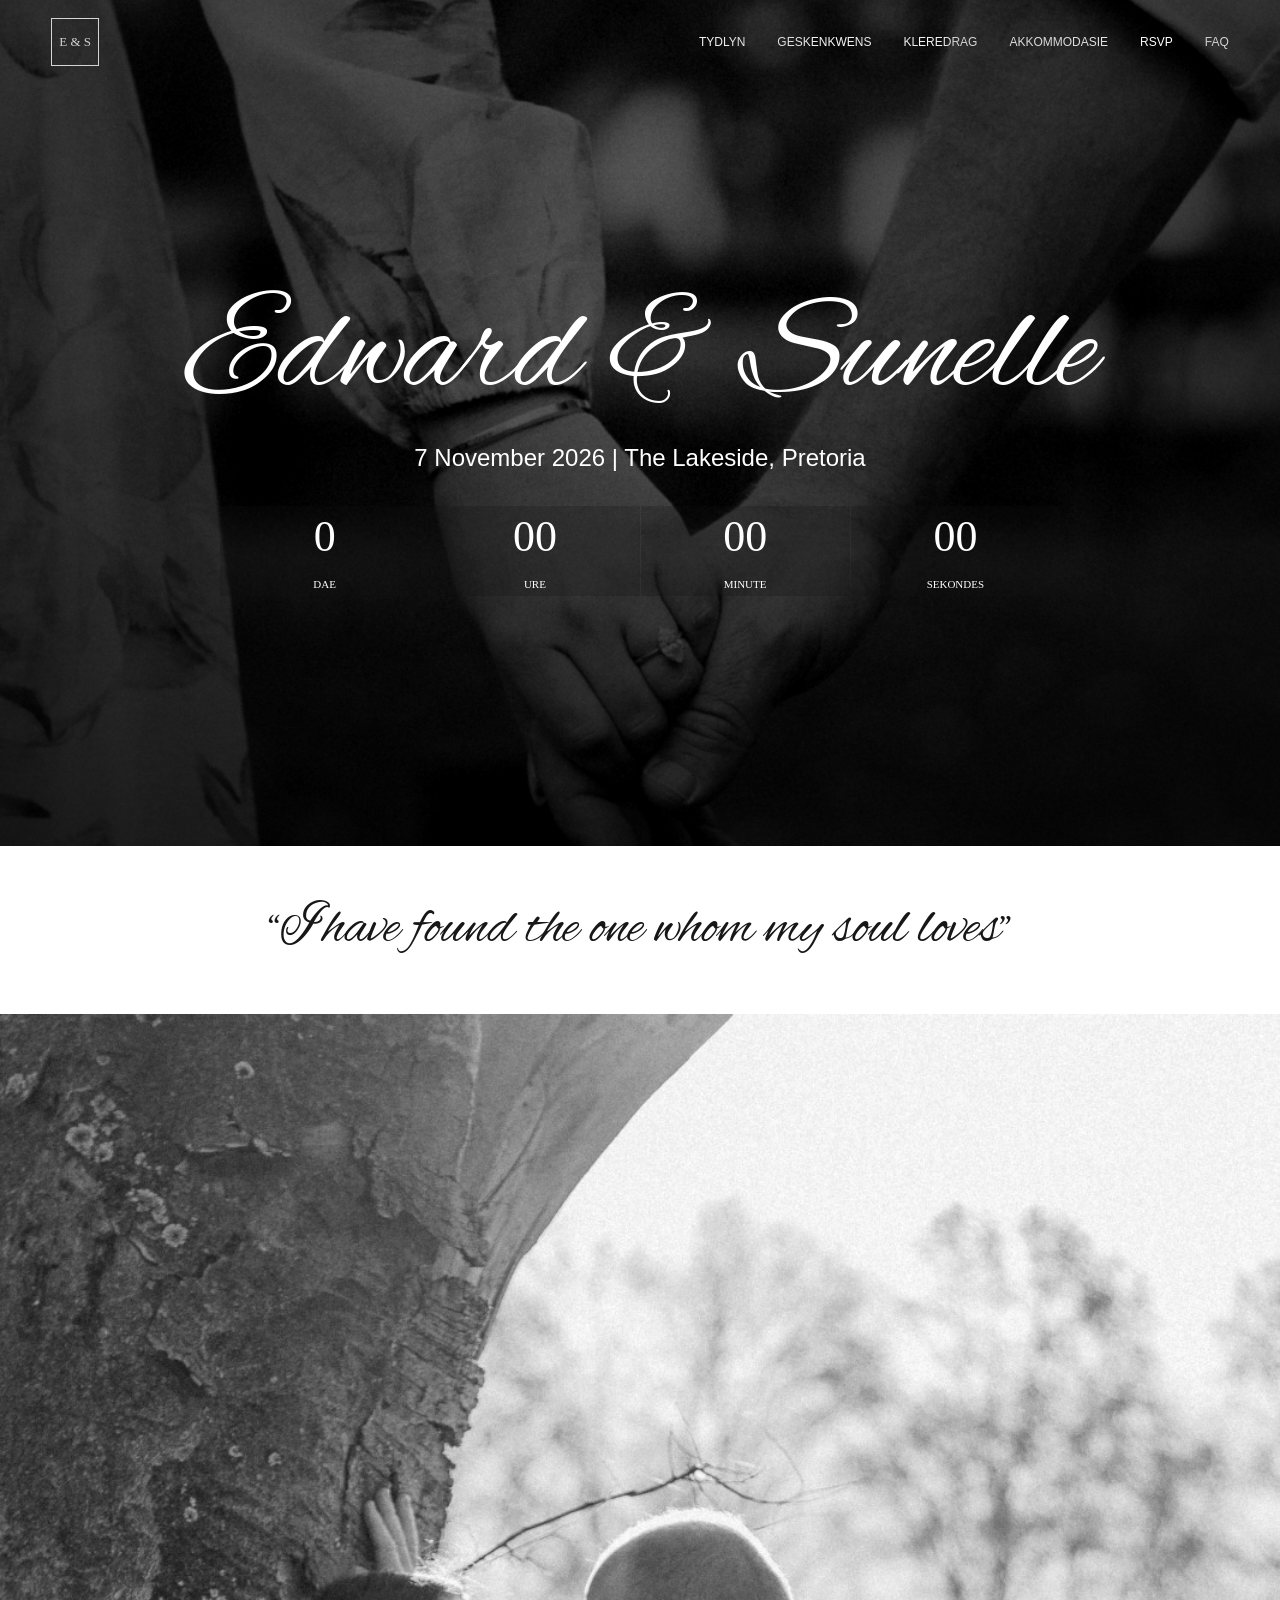
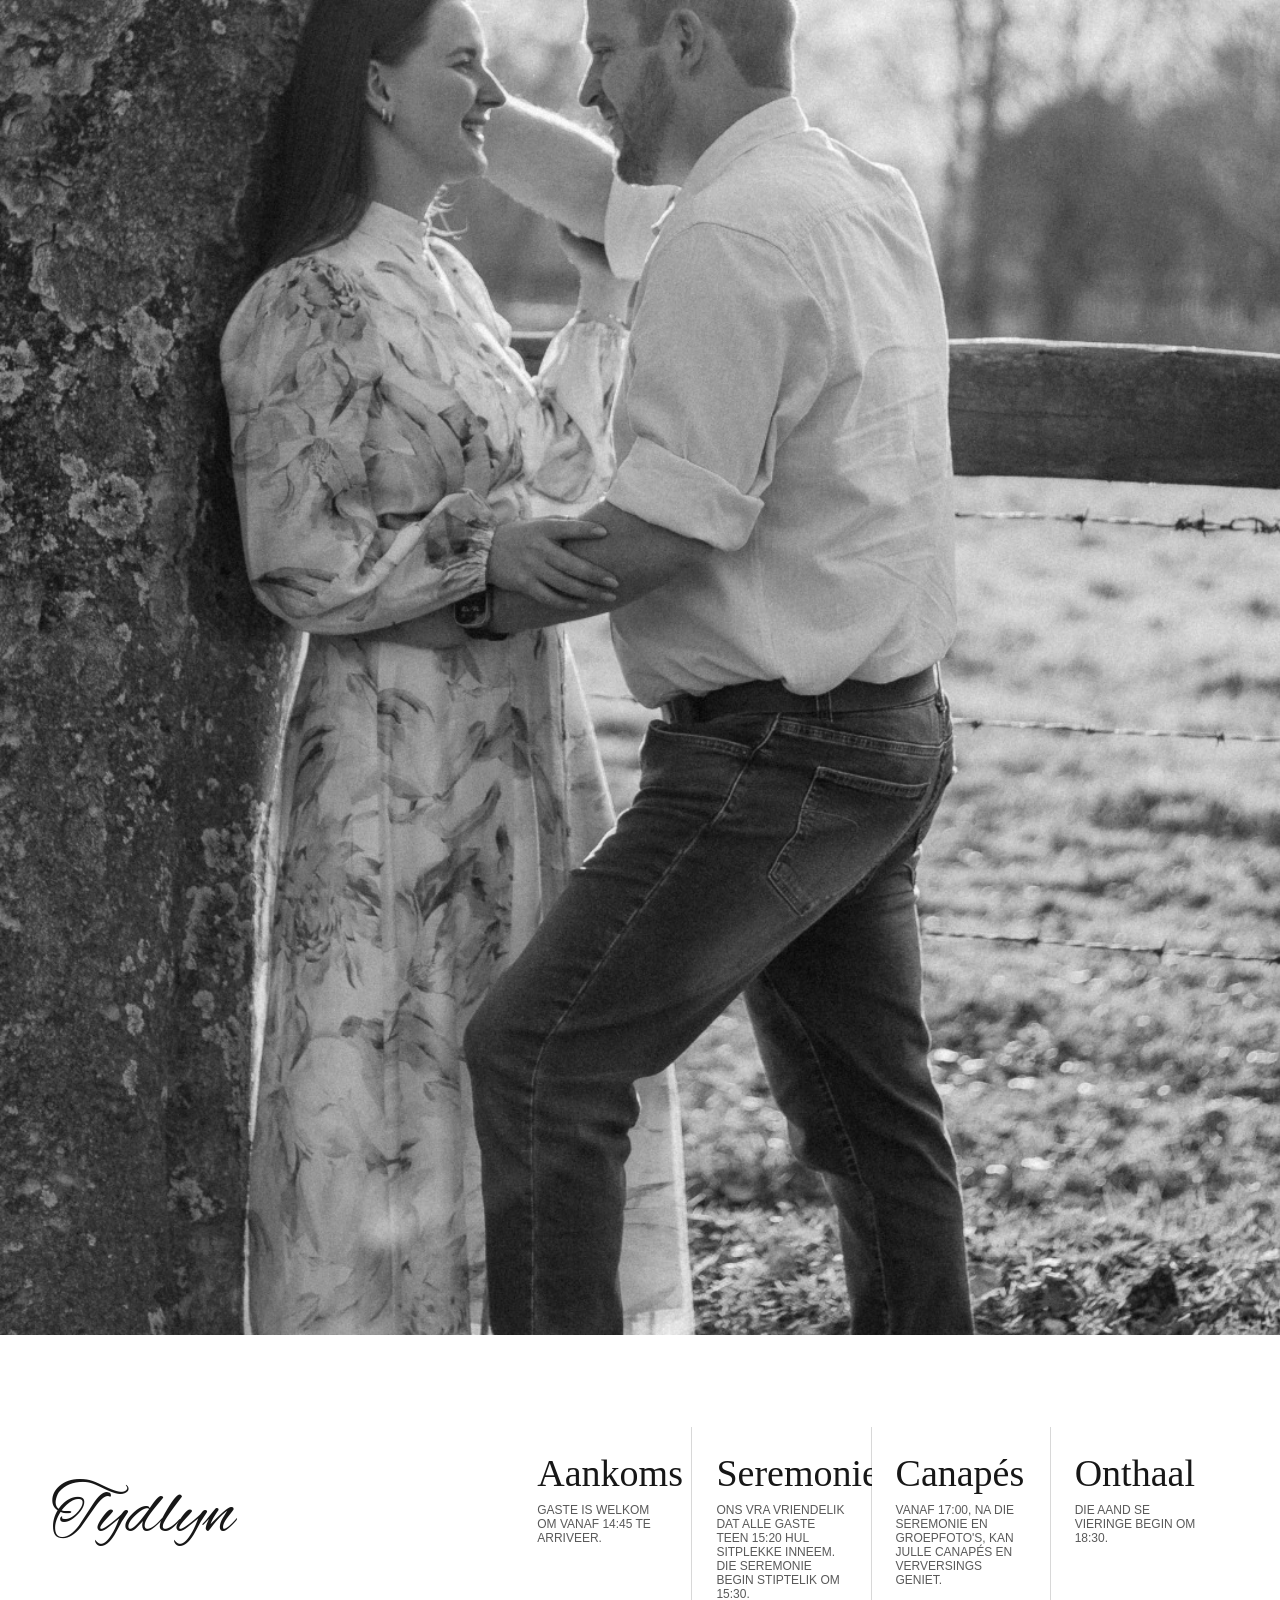
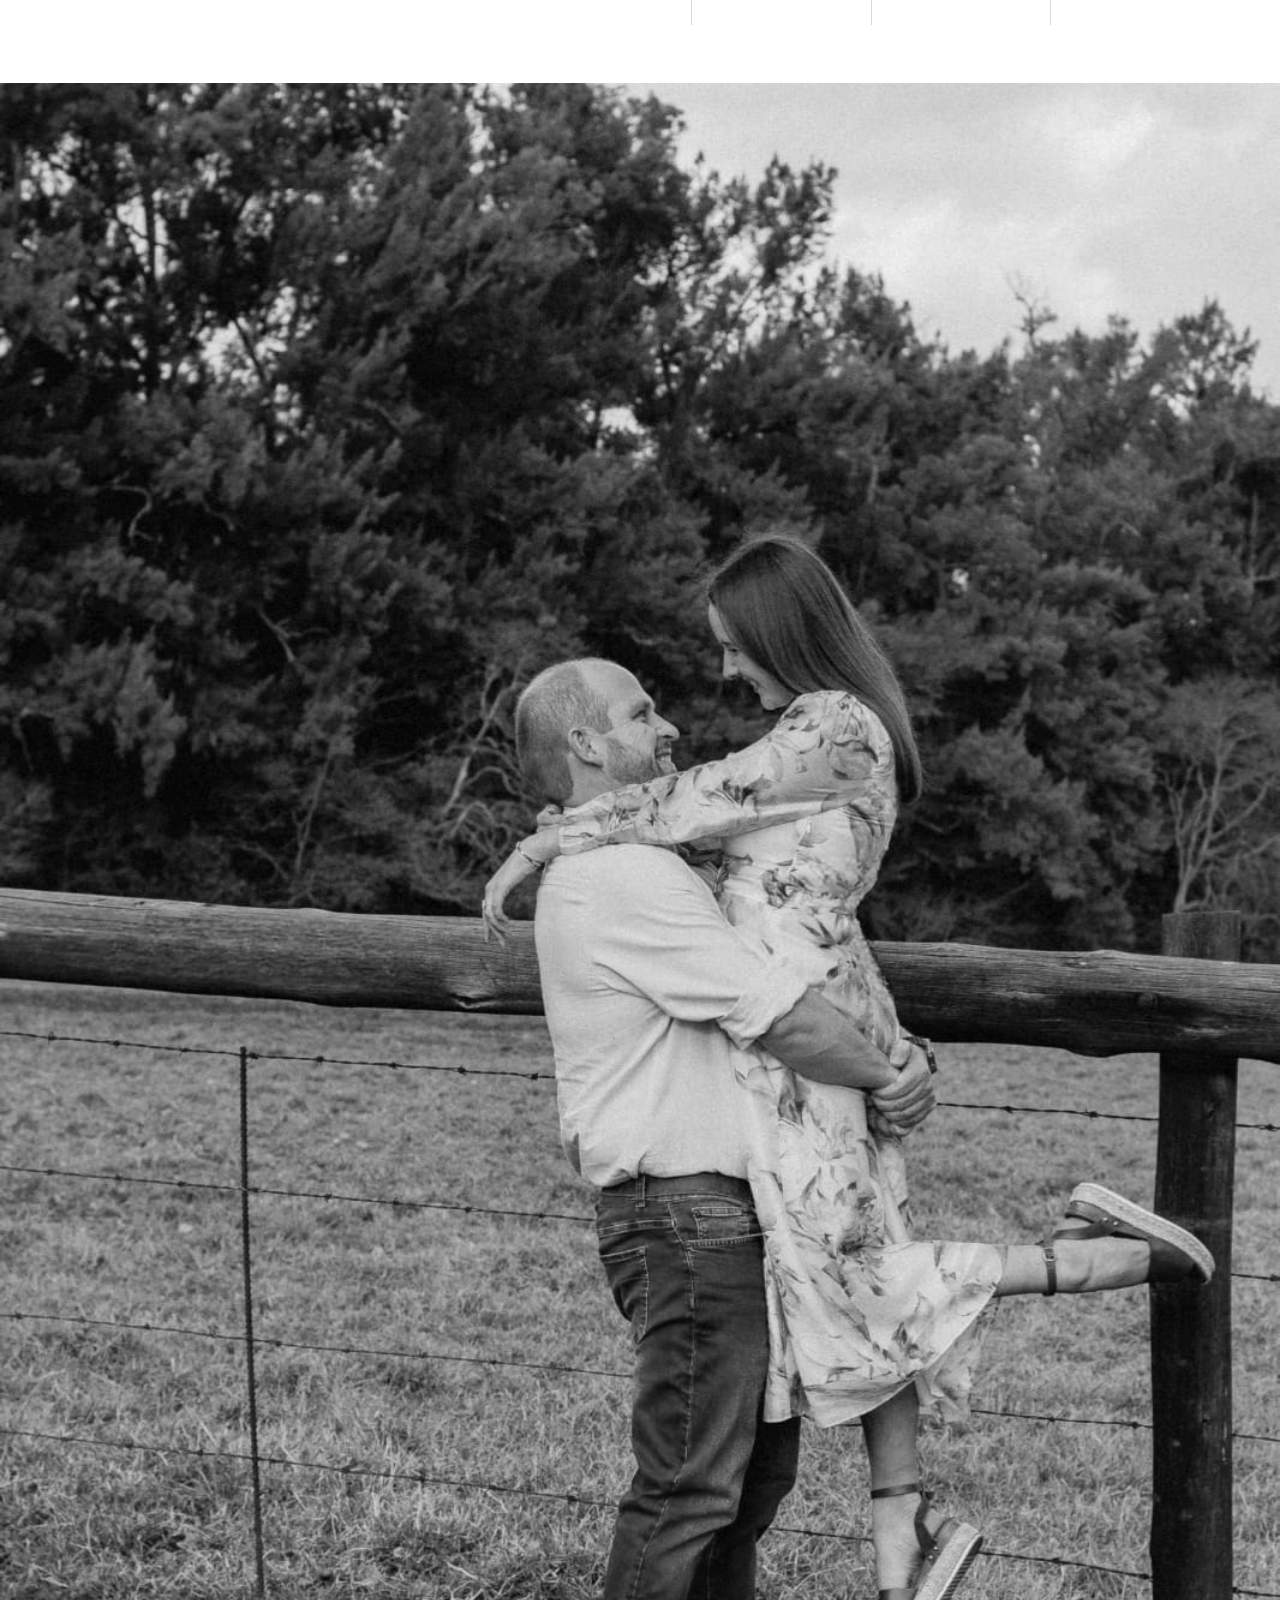
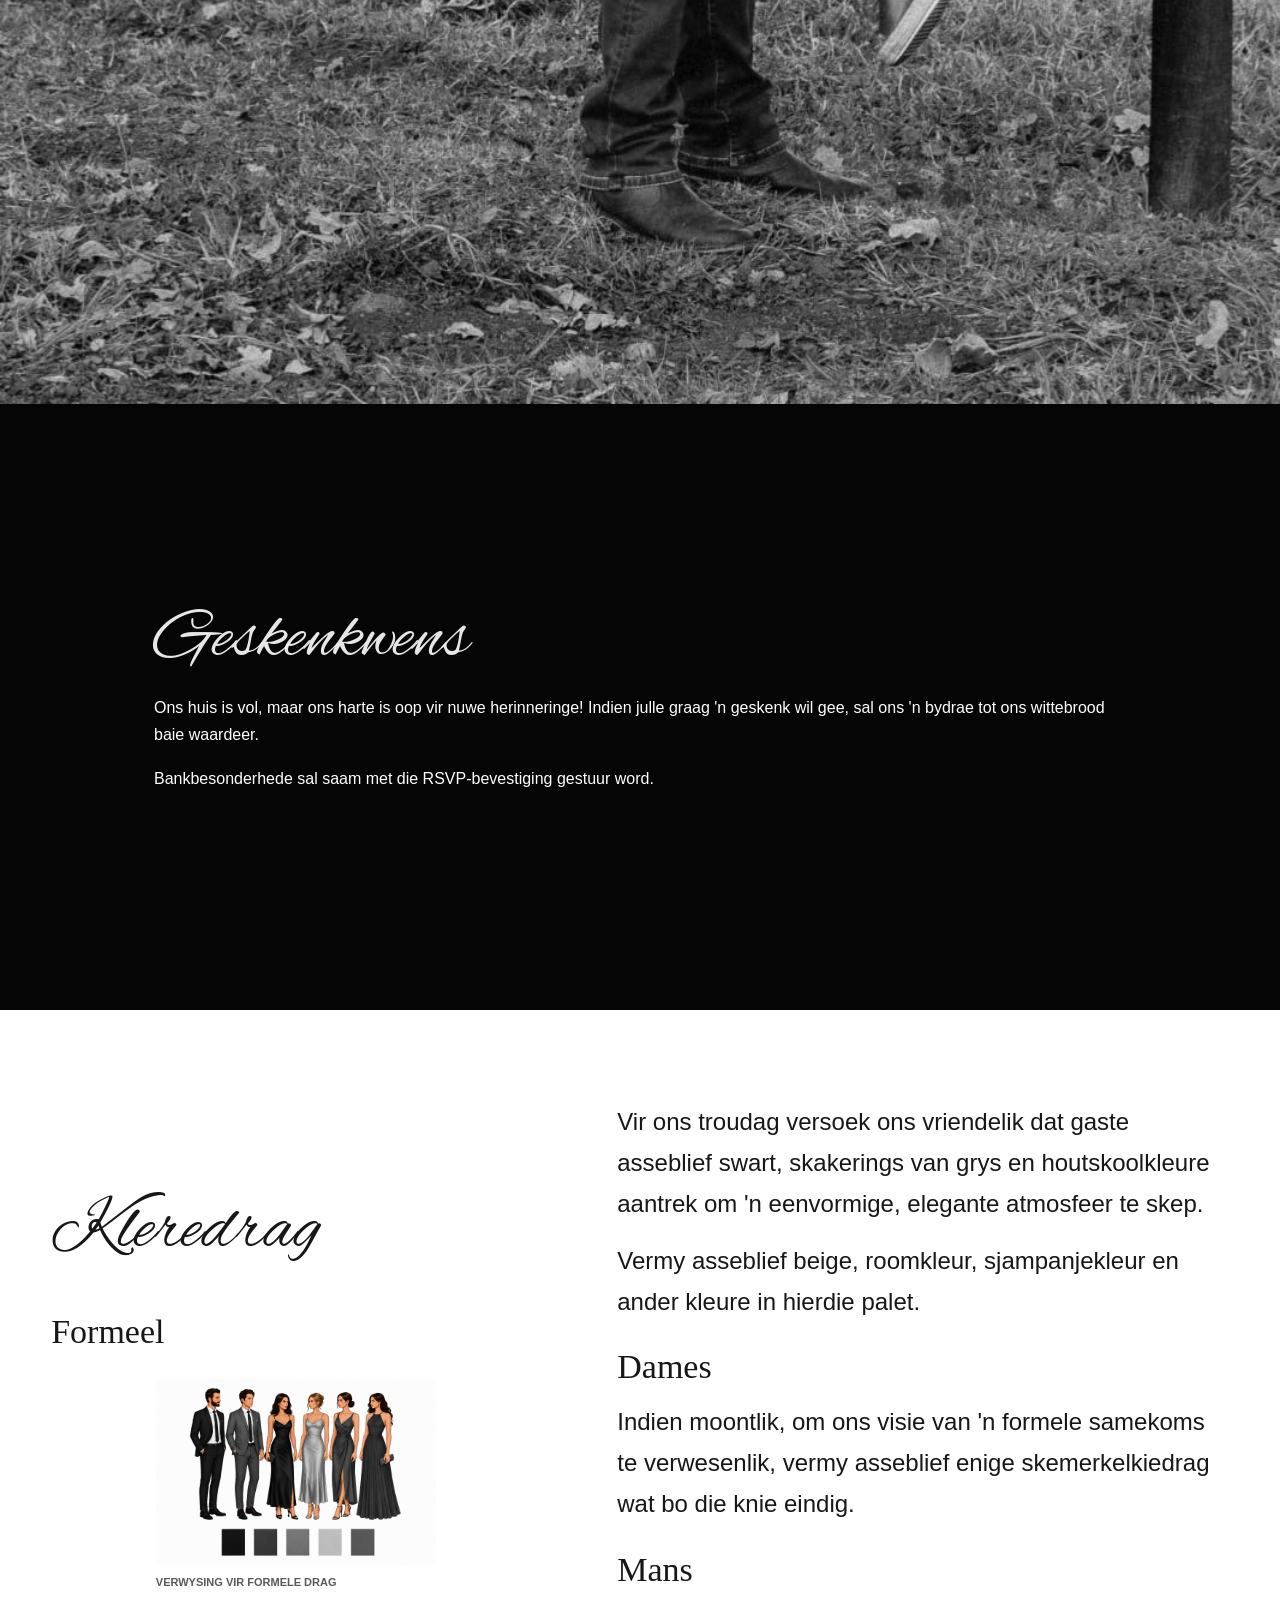
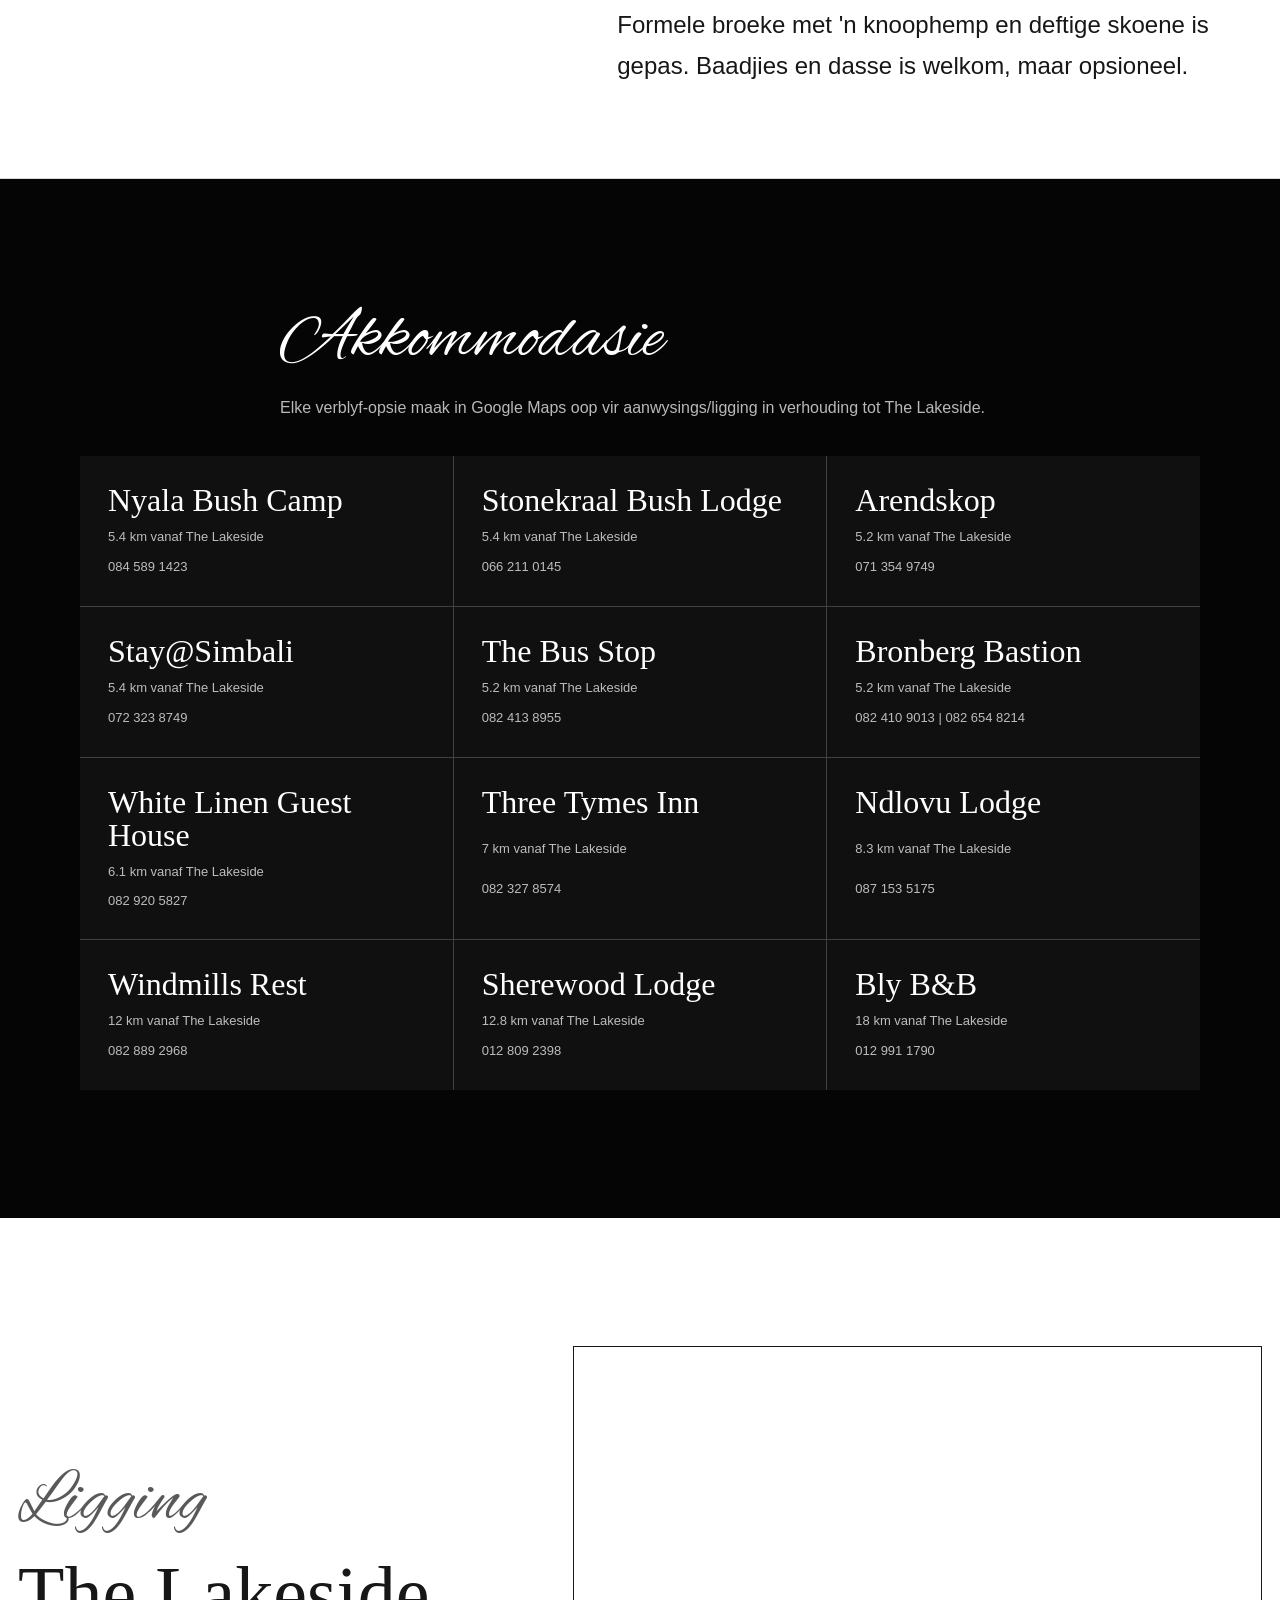
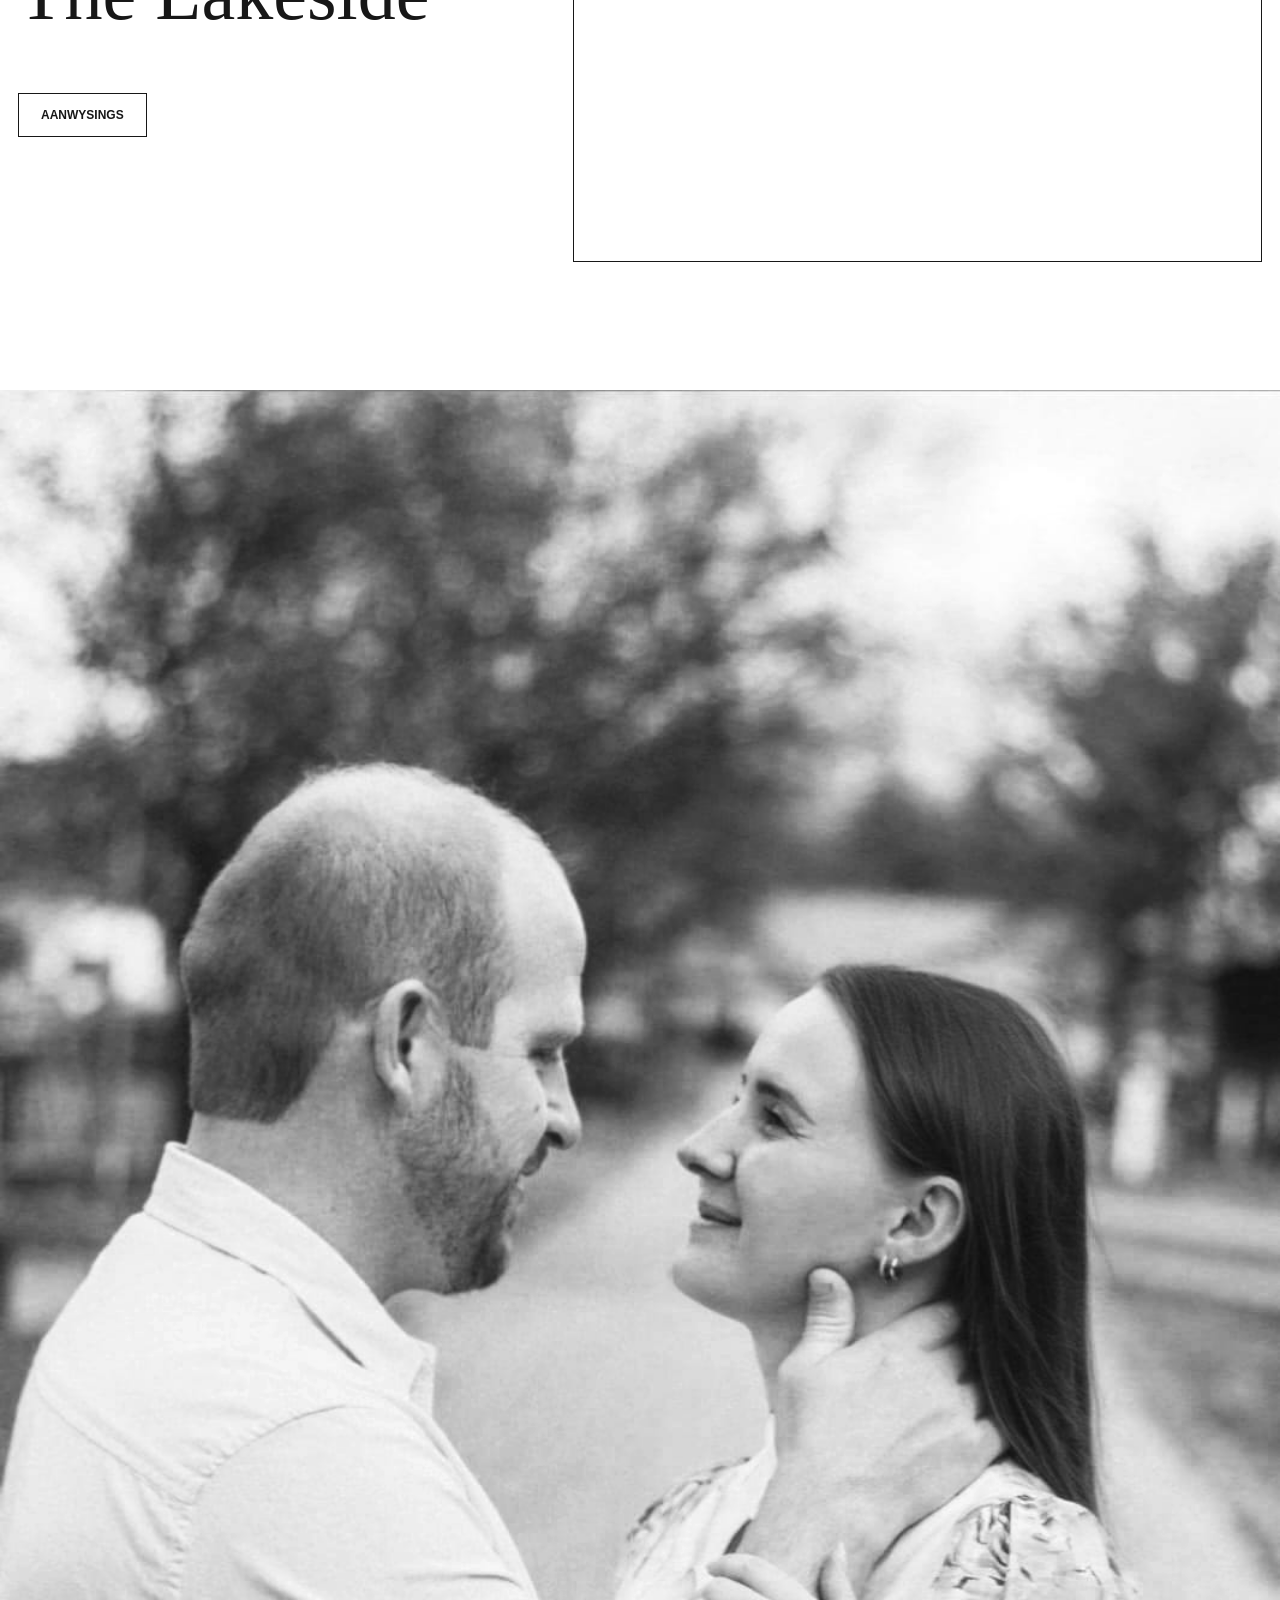
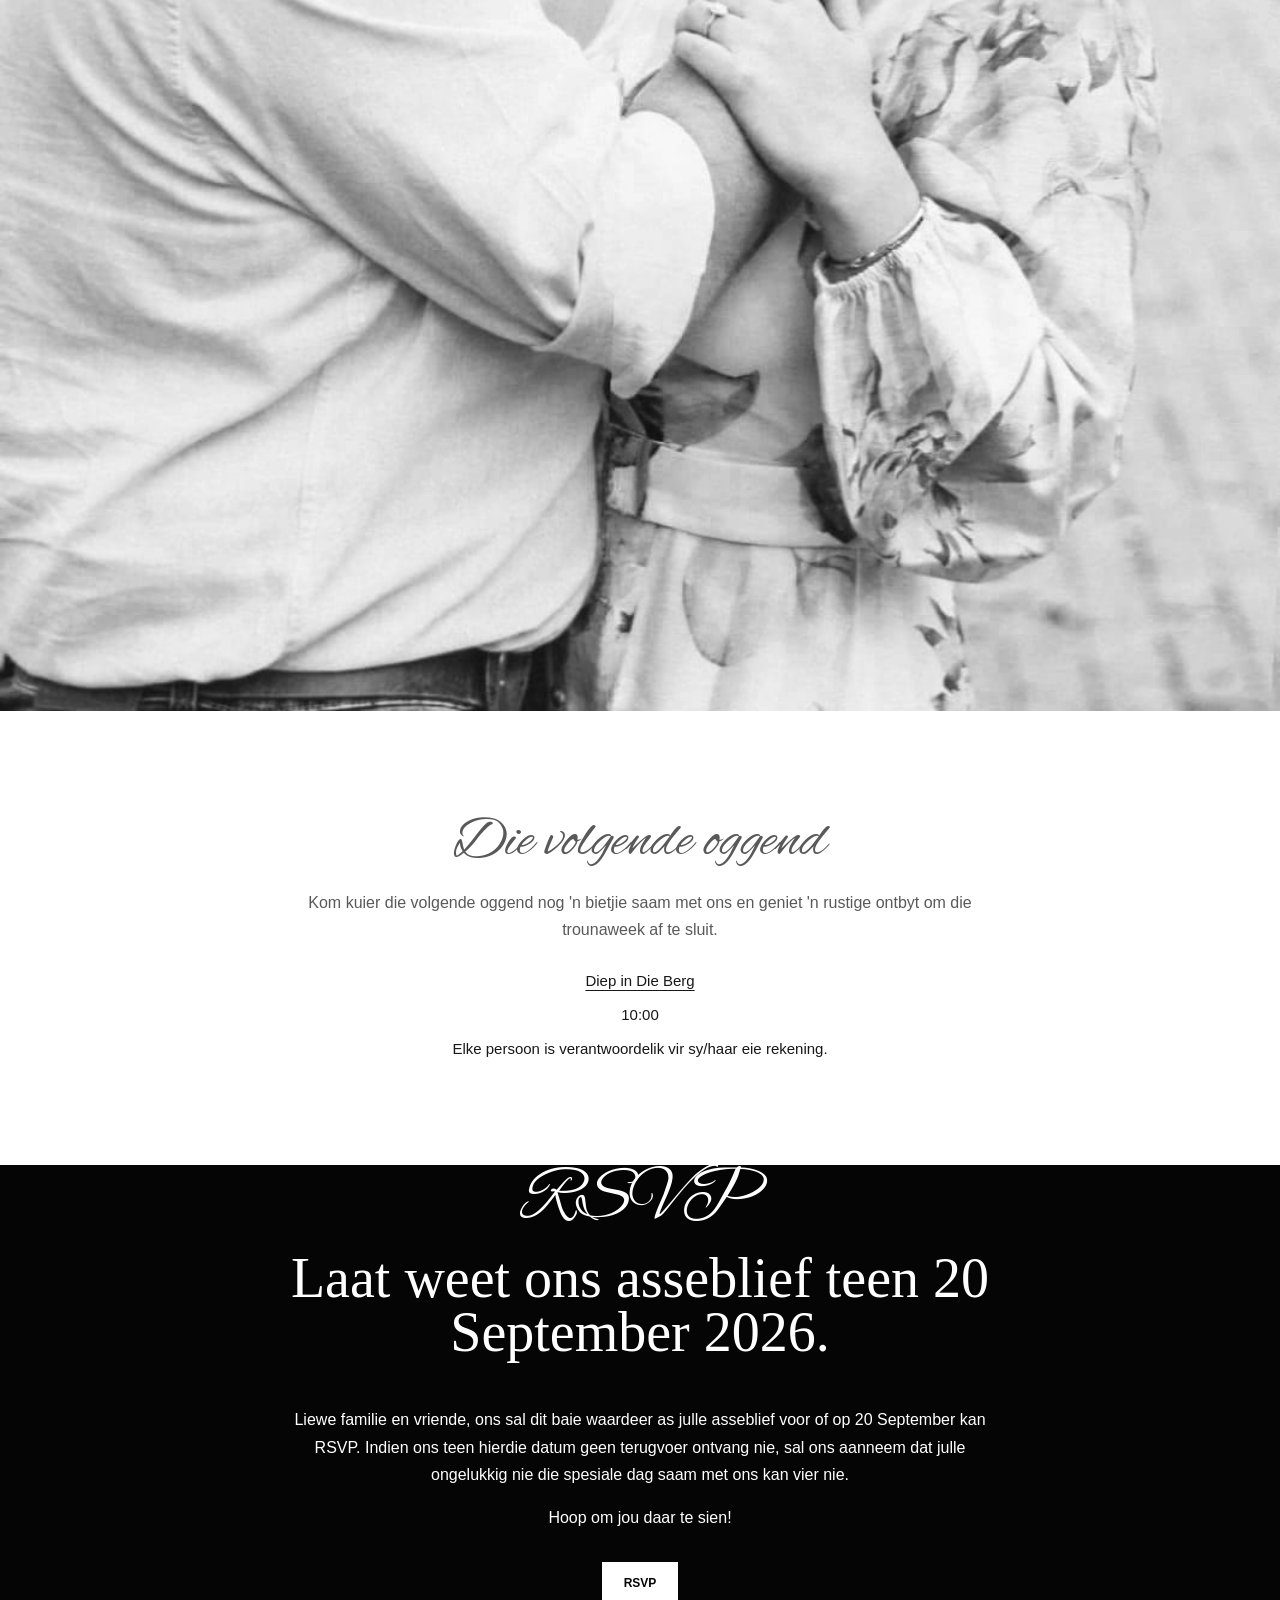
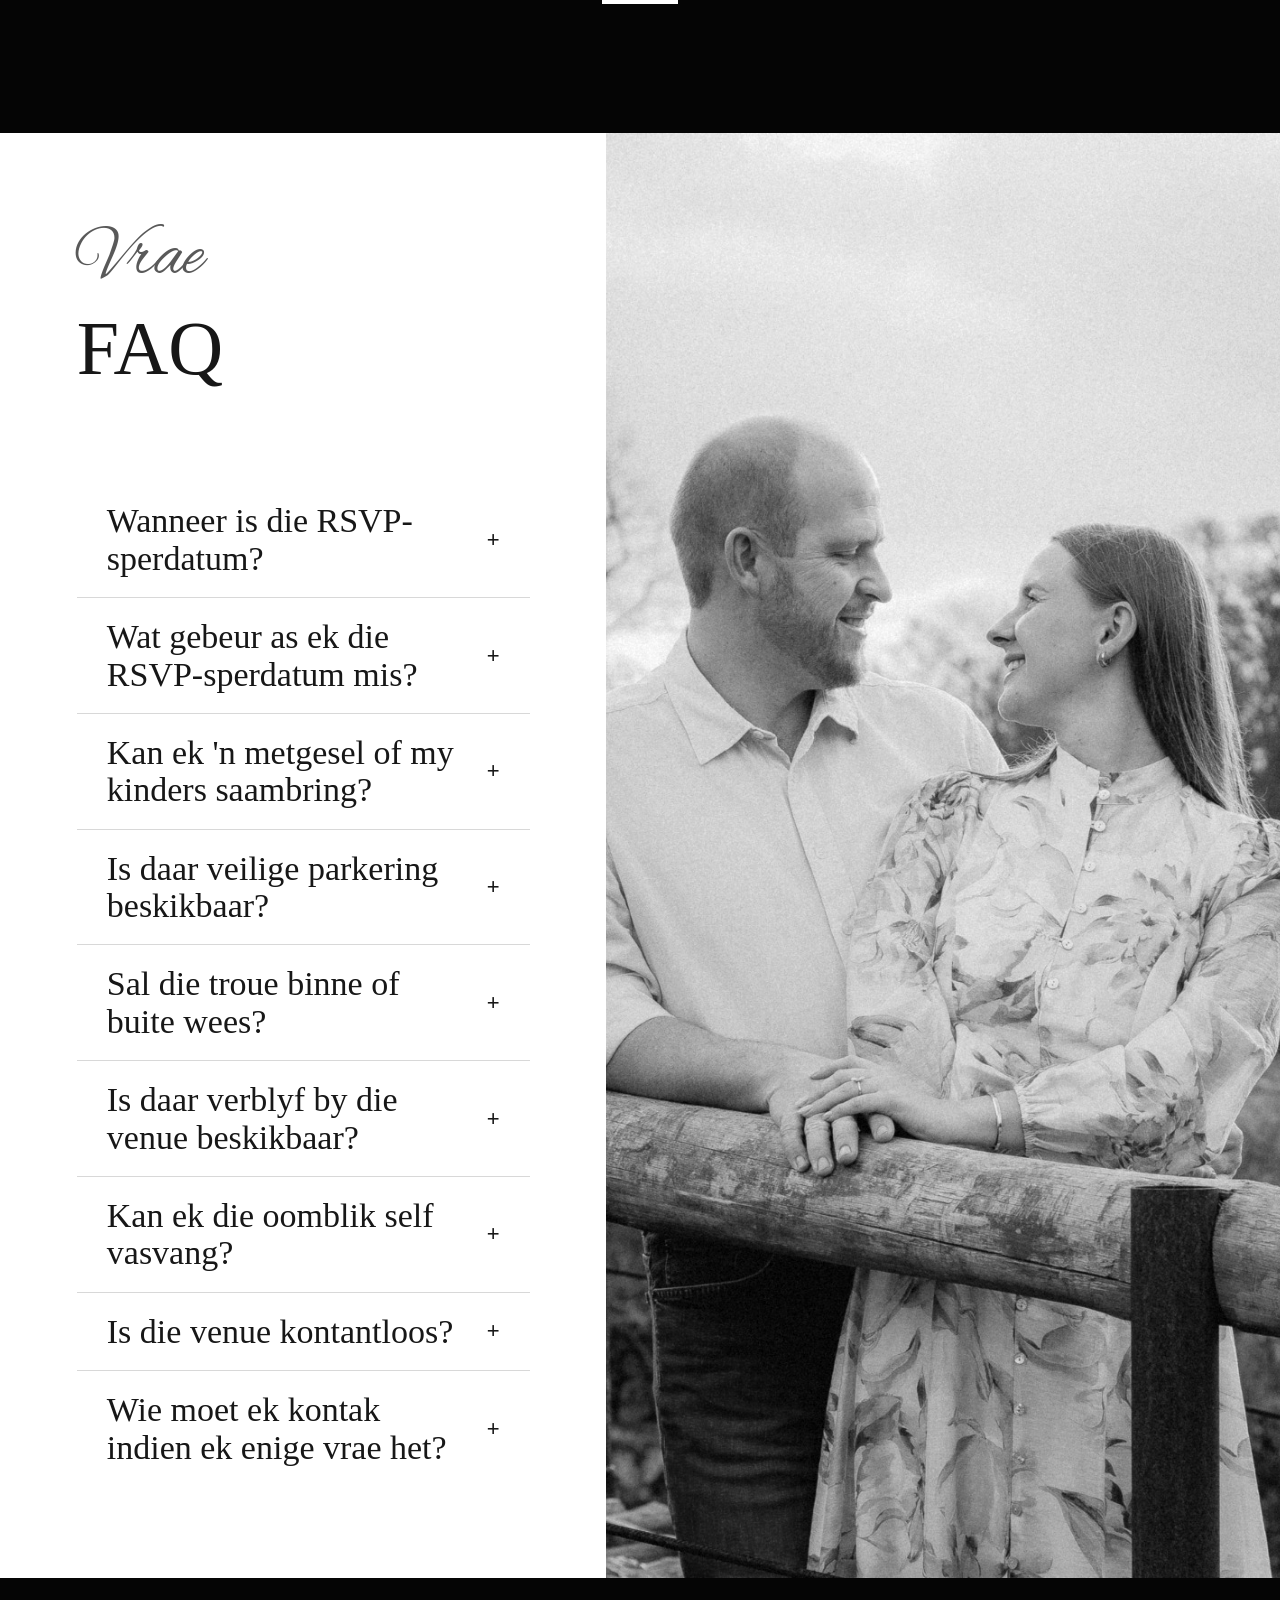
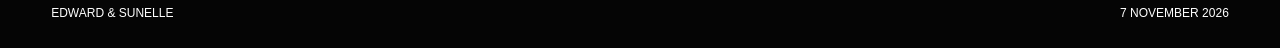
==== commit 34bd7595: "Bump stylesheet cache for timeline spacing" ====
--- a/index.html
+++ b/index.html
@@ -16,7 +16,7 @@
       rel="stylesheet"
     />
     <link rel="stylesheet" href="styles.css" />
-    <link rel="stylesheet" href="wedding-afrikaans.css?v=27" />
+    <link rel="stylesheet" href="wedding-afrikaans.css?v=28" />
   </head>
   <body>
     <header class="site-header" aria-label="Trou navigasie">
--- a/wedding-afrikaans.css
+++ b/wedding-afrikaans.css
@@ -109,6 +109,10 @@
   object-position: center;
 }
 
+.timeline-band {
+  padding-bottom: clamp(30px, 5vw, 58px);
+}
+
 .timeline-light {
   background: var(--line);
 }
@@ -475,6 +479,10 @@
     padding-right: 18px;
   }
 
+  .timeline-band {
+    padding-bottom: 28px;
+  }
+
   .gift-split article {
     padding-left: 22px;
     padding-right: 22px;
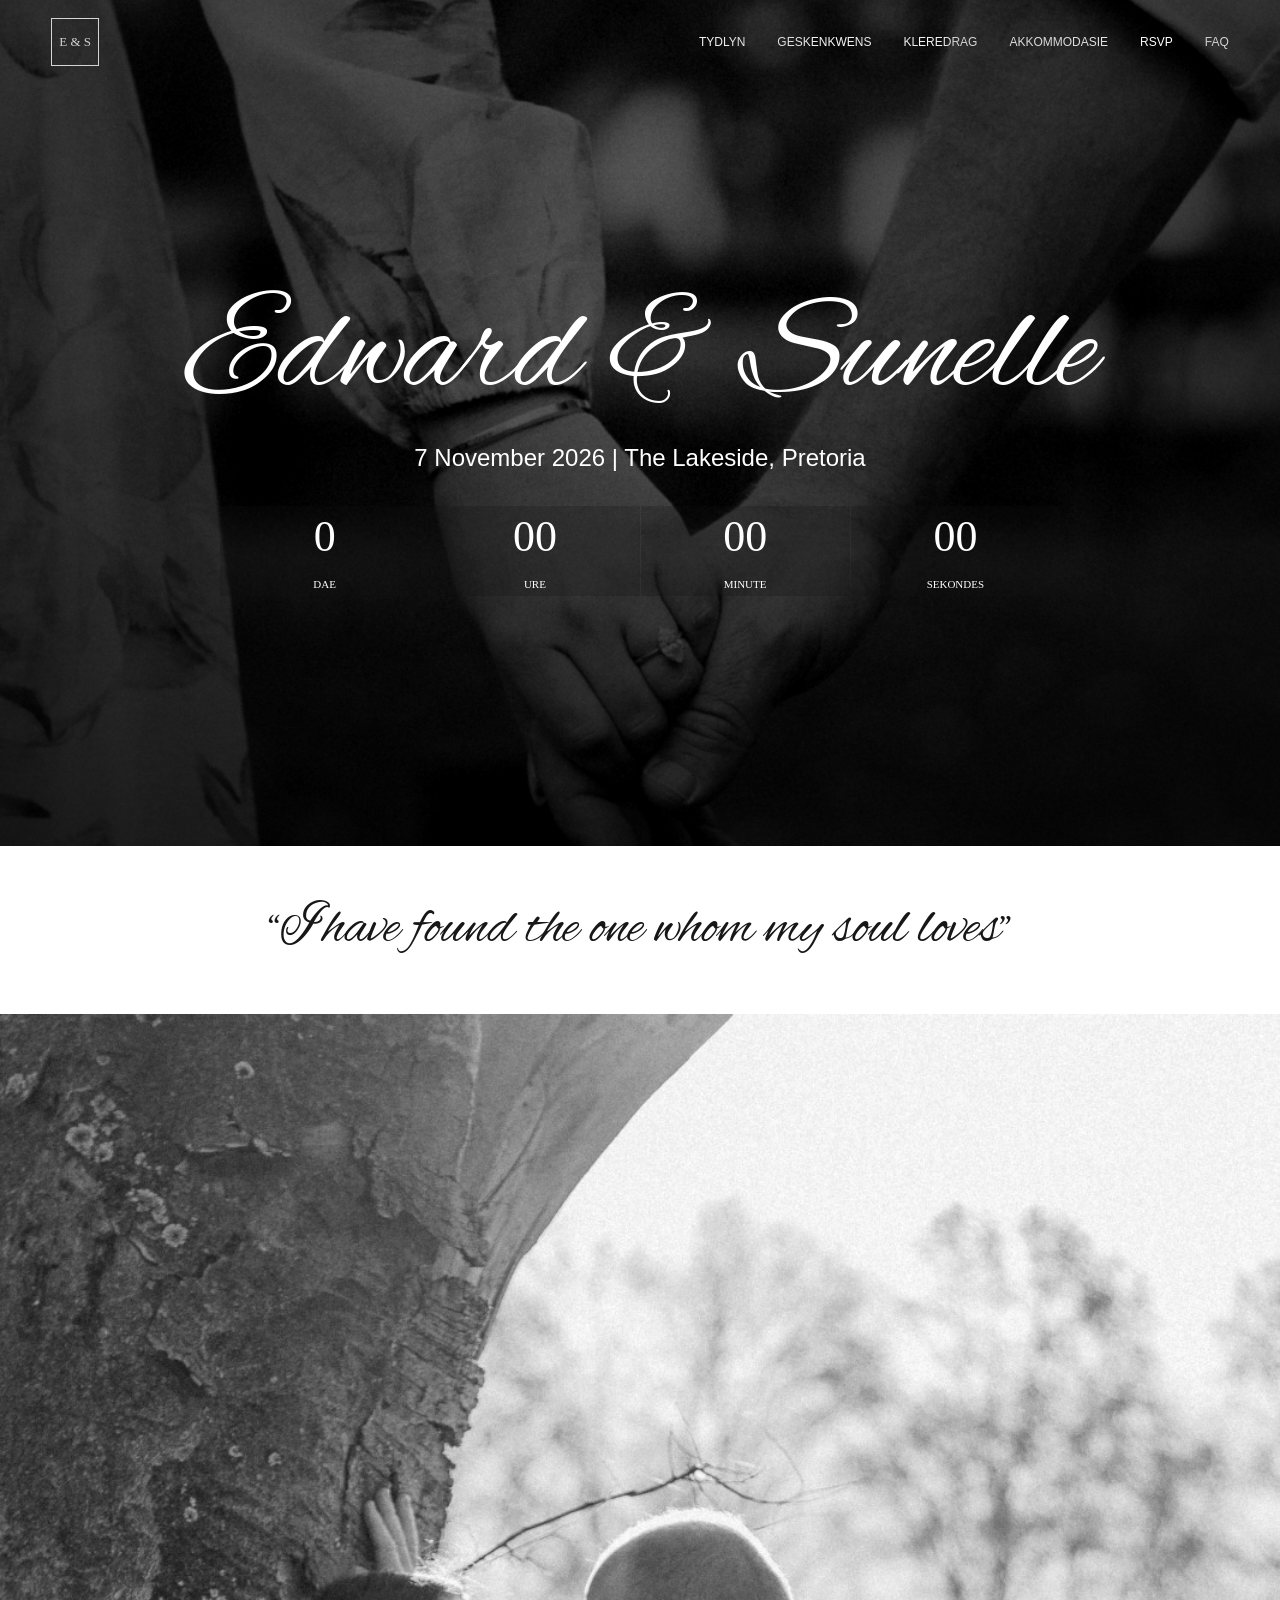
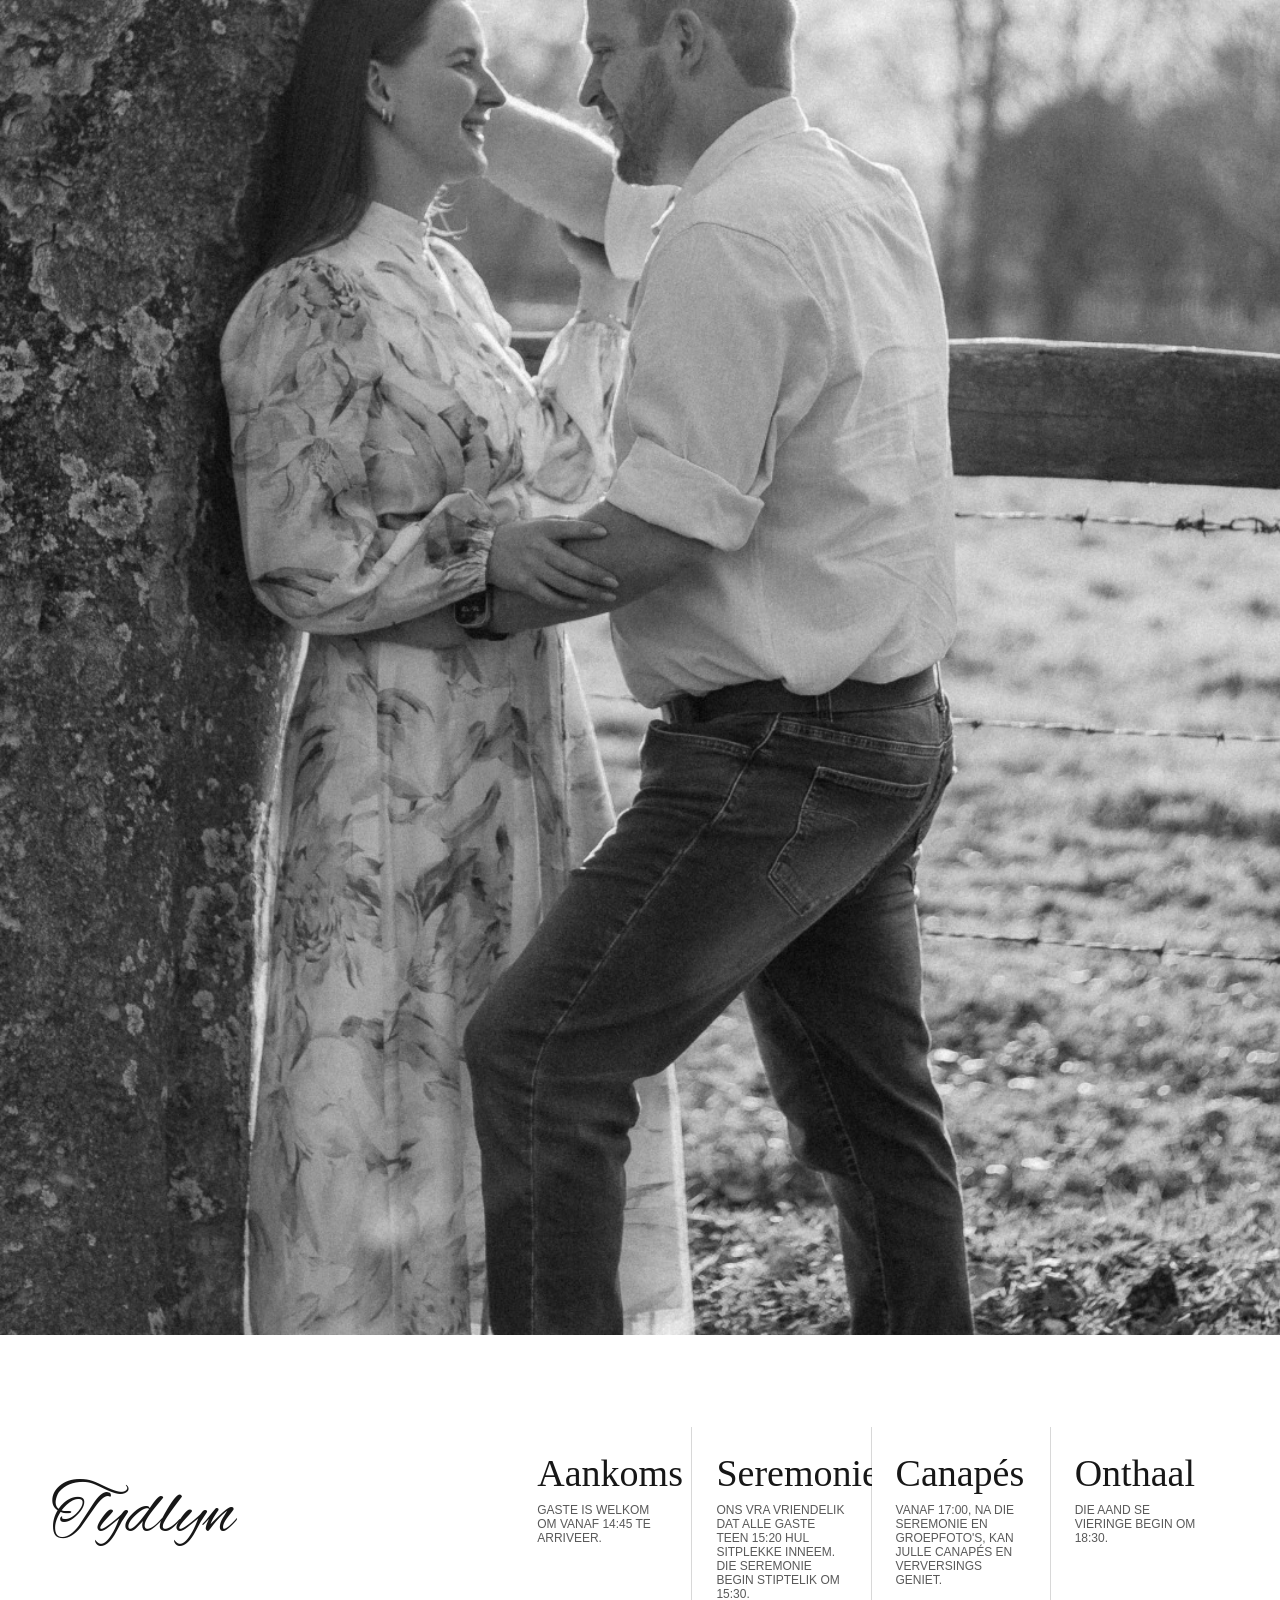
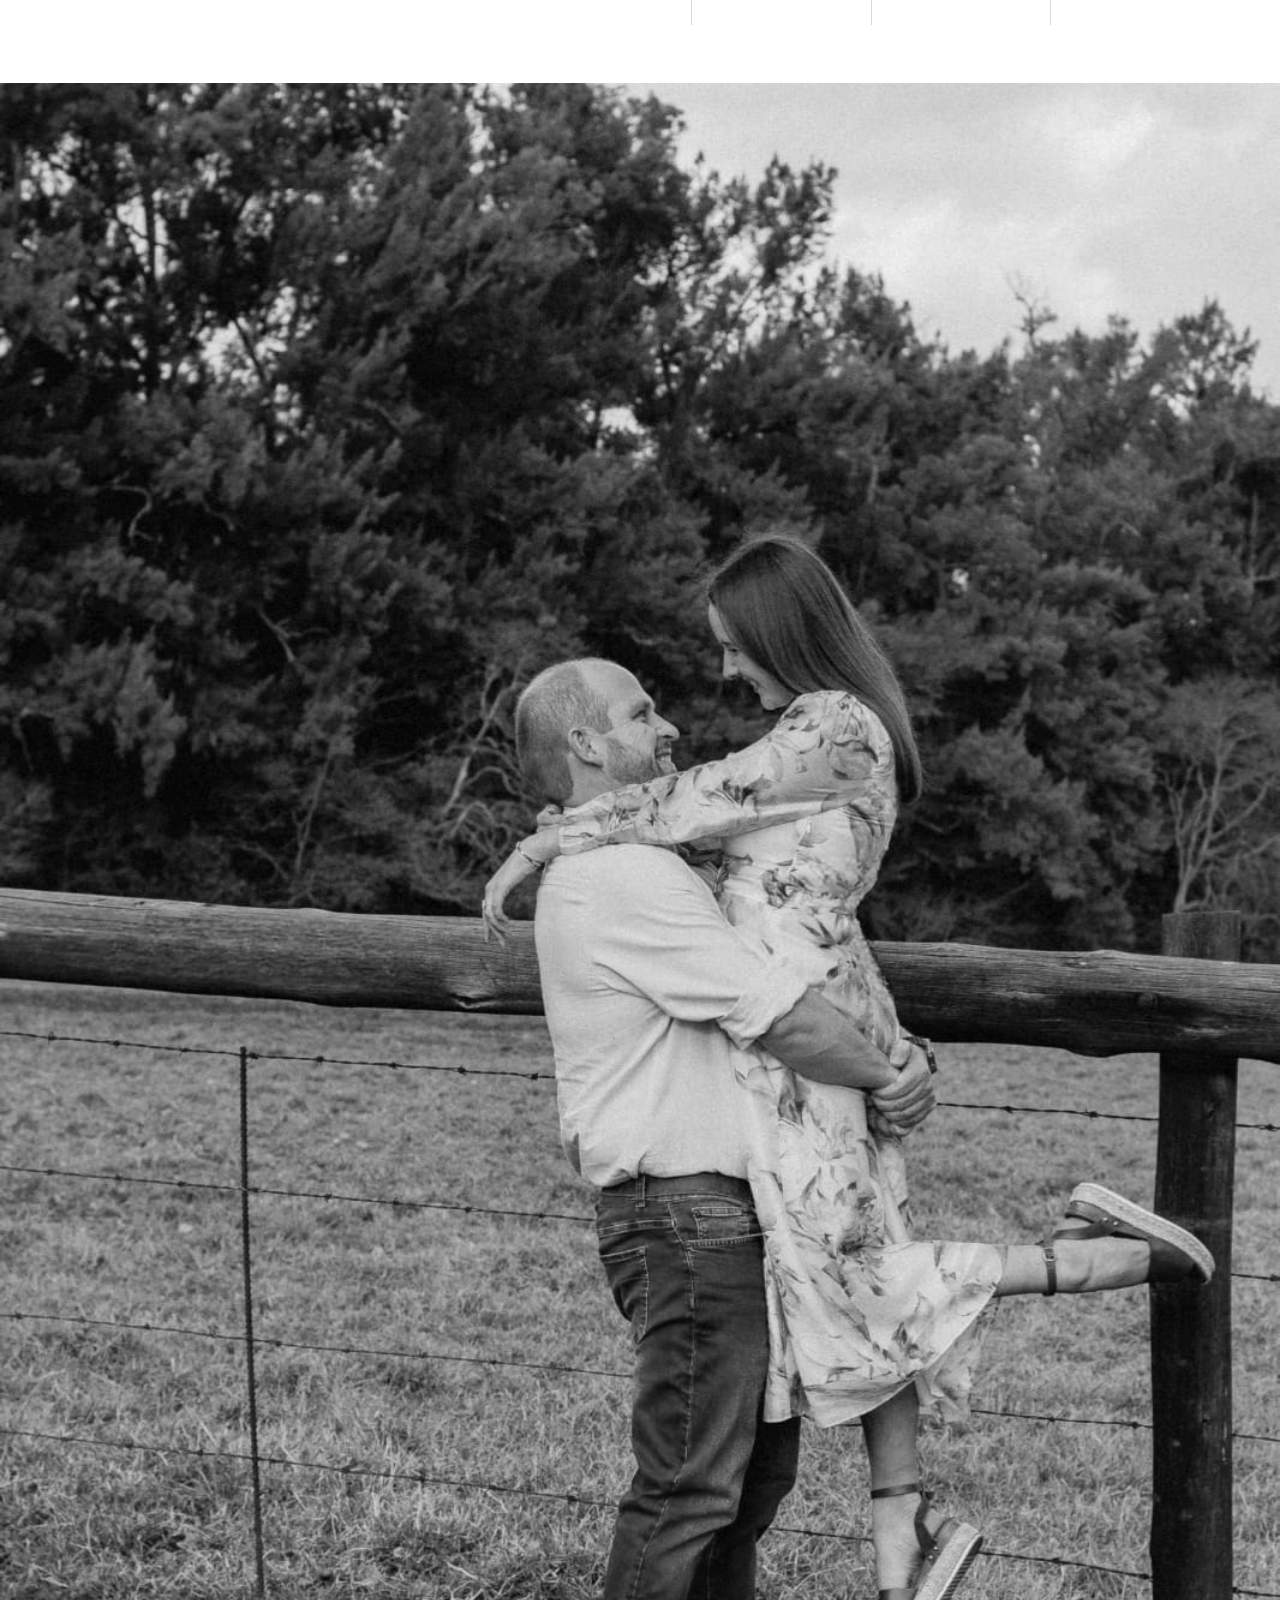
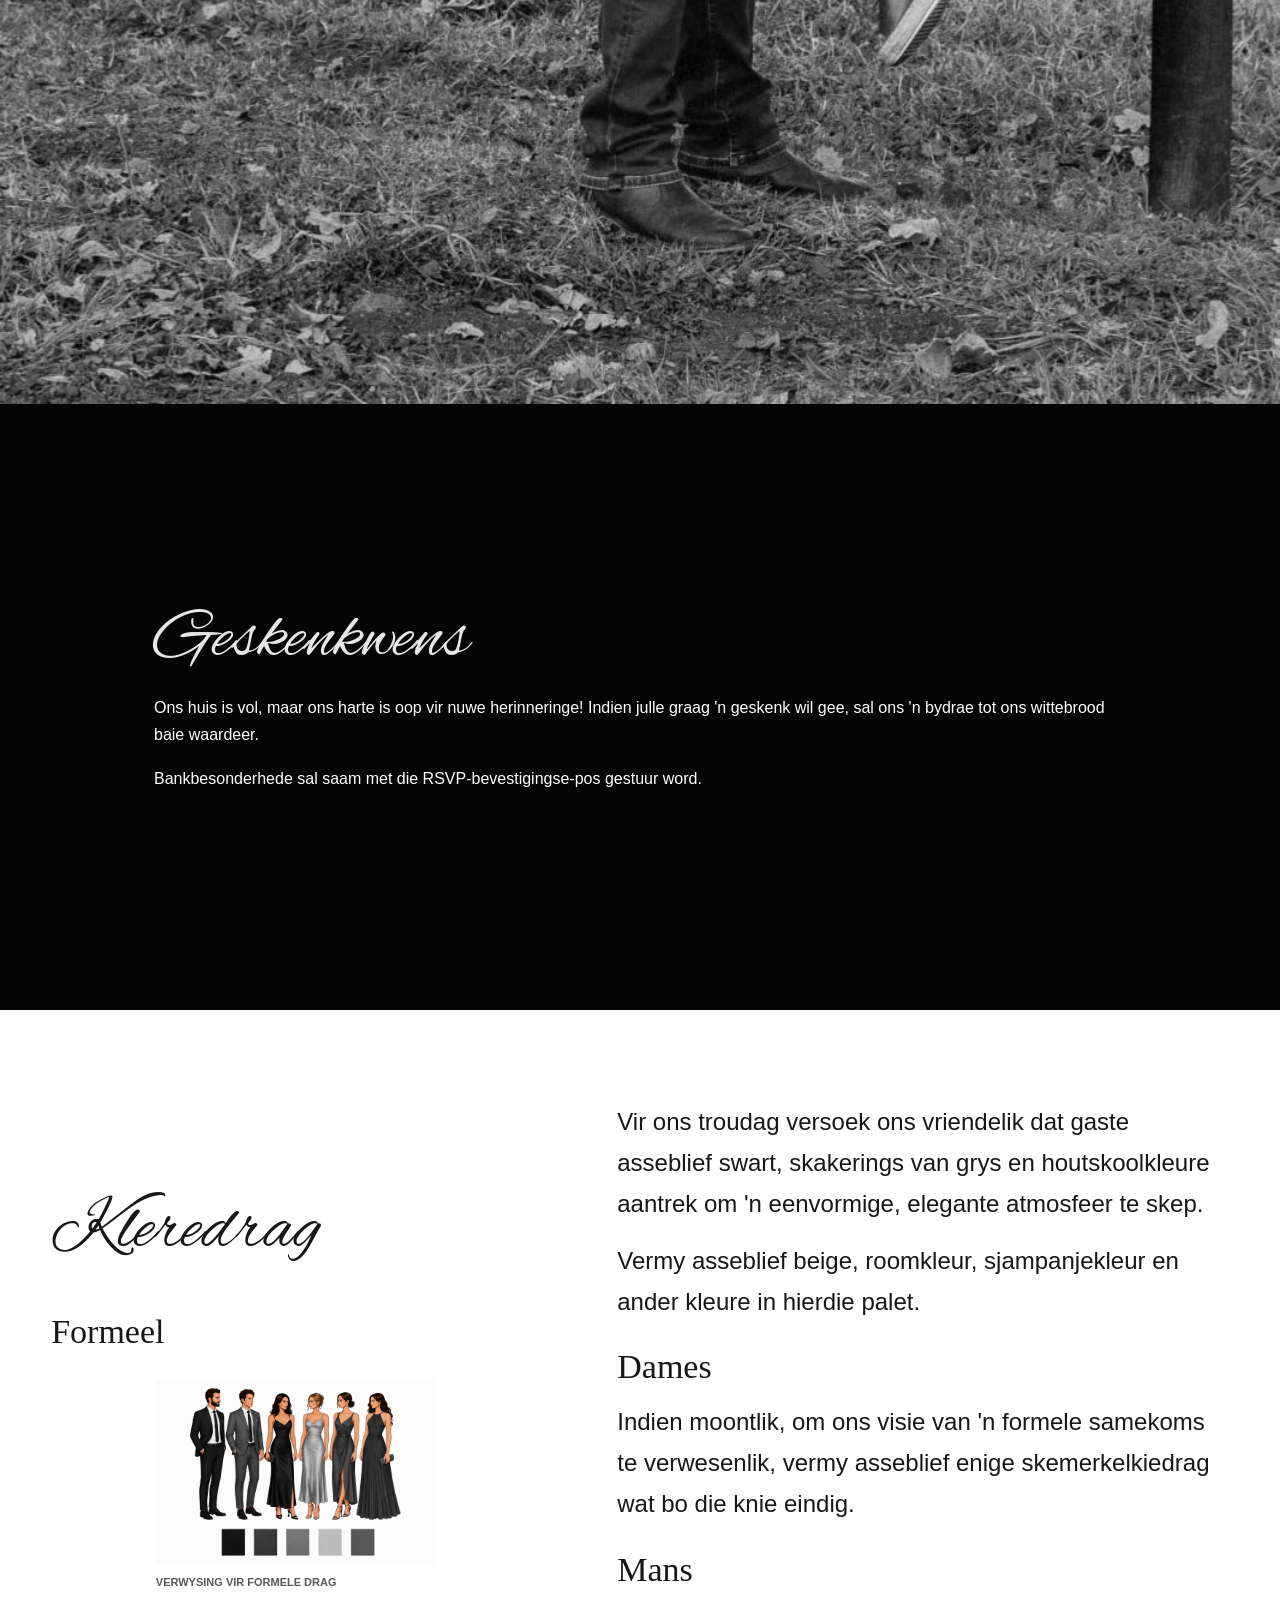
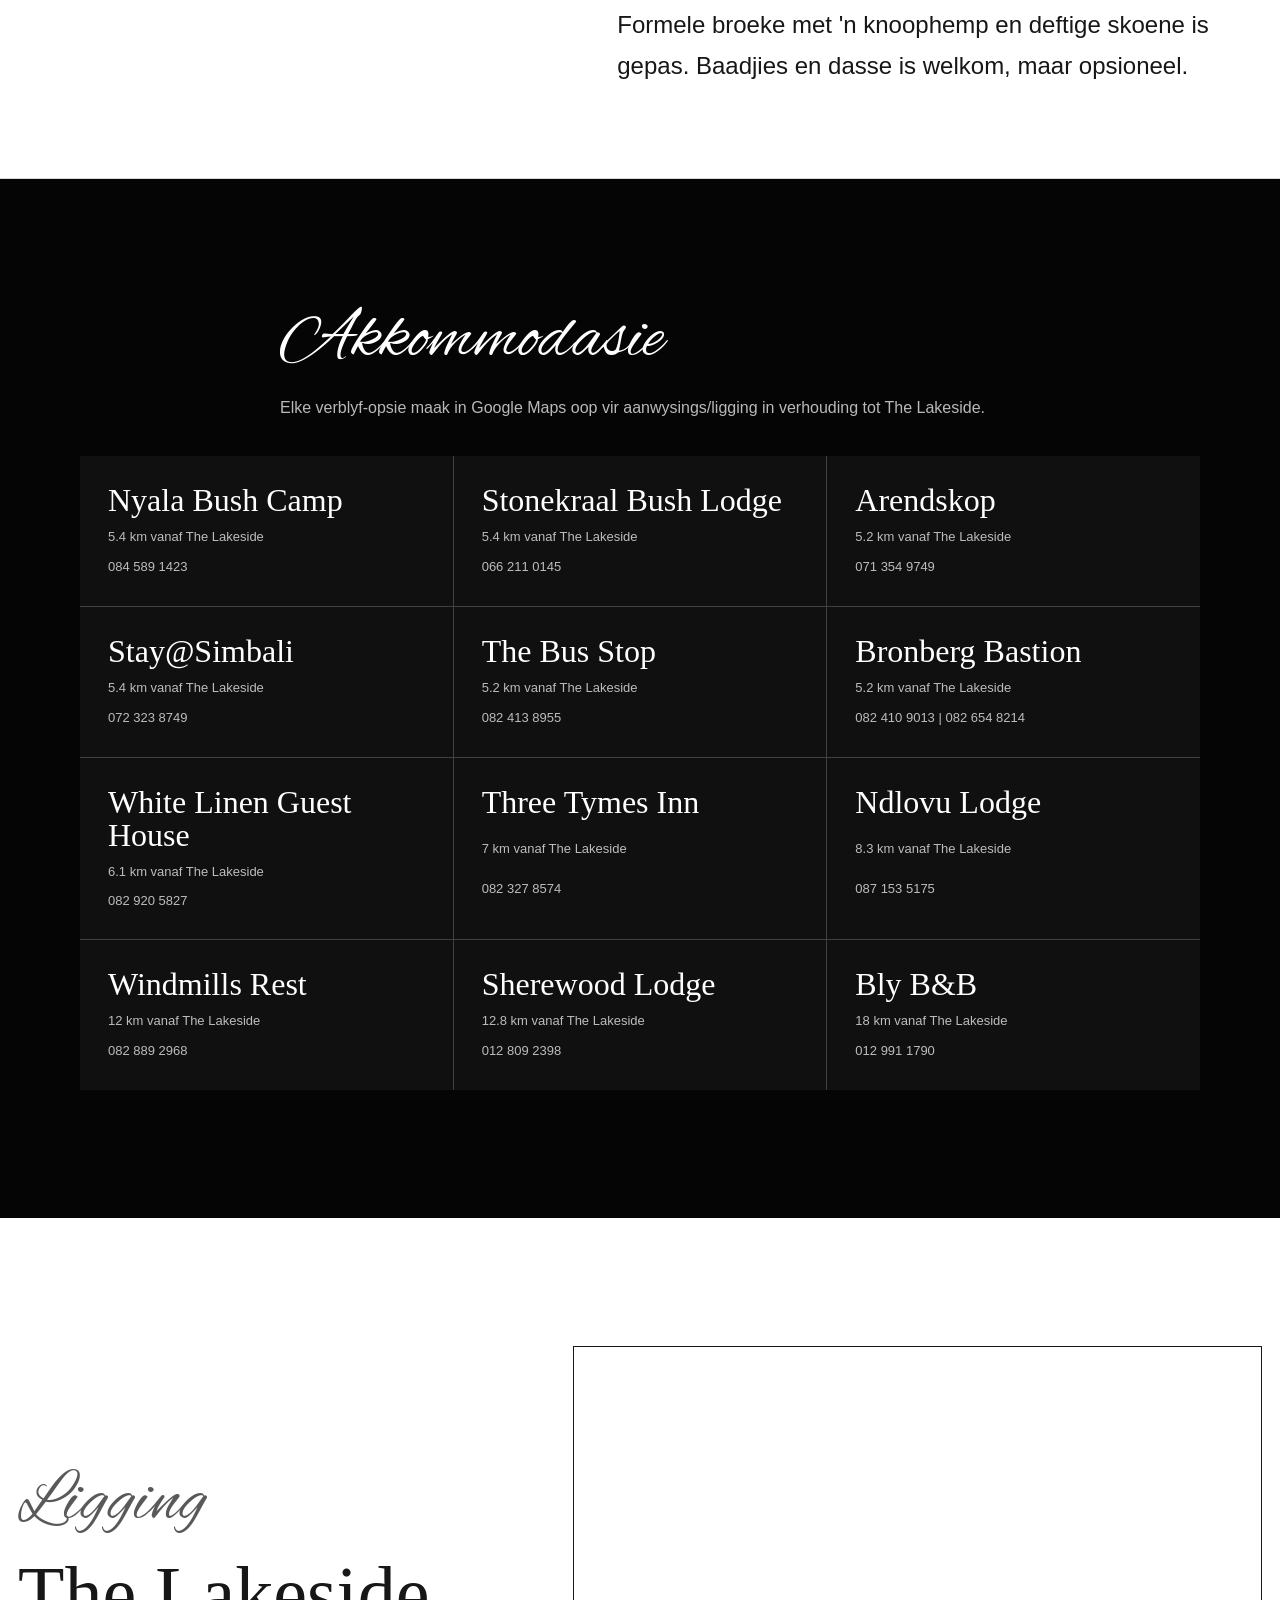
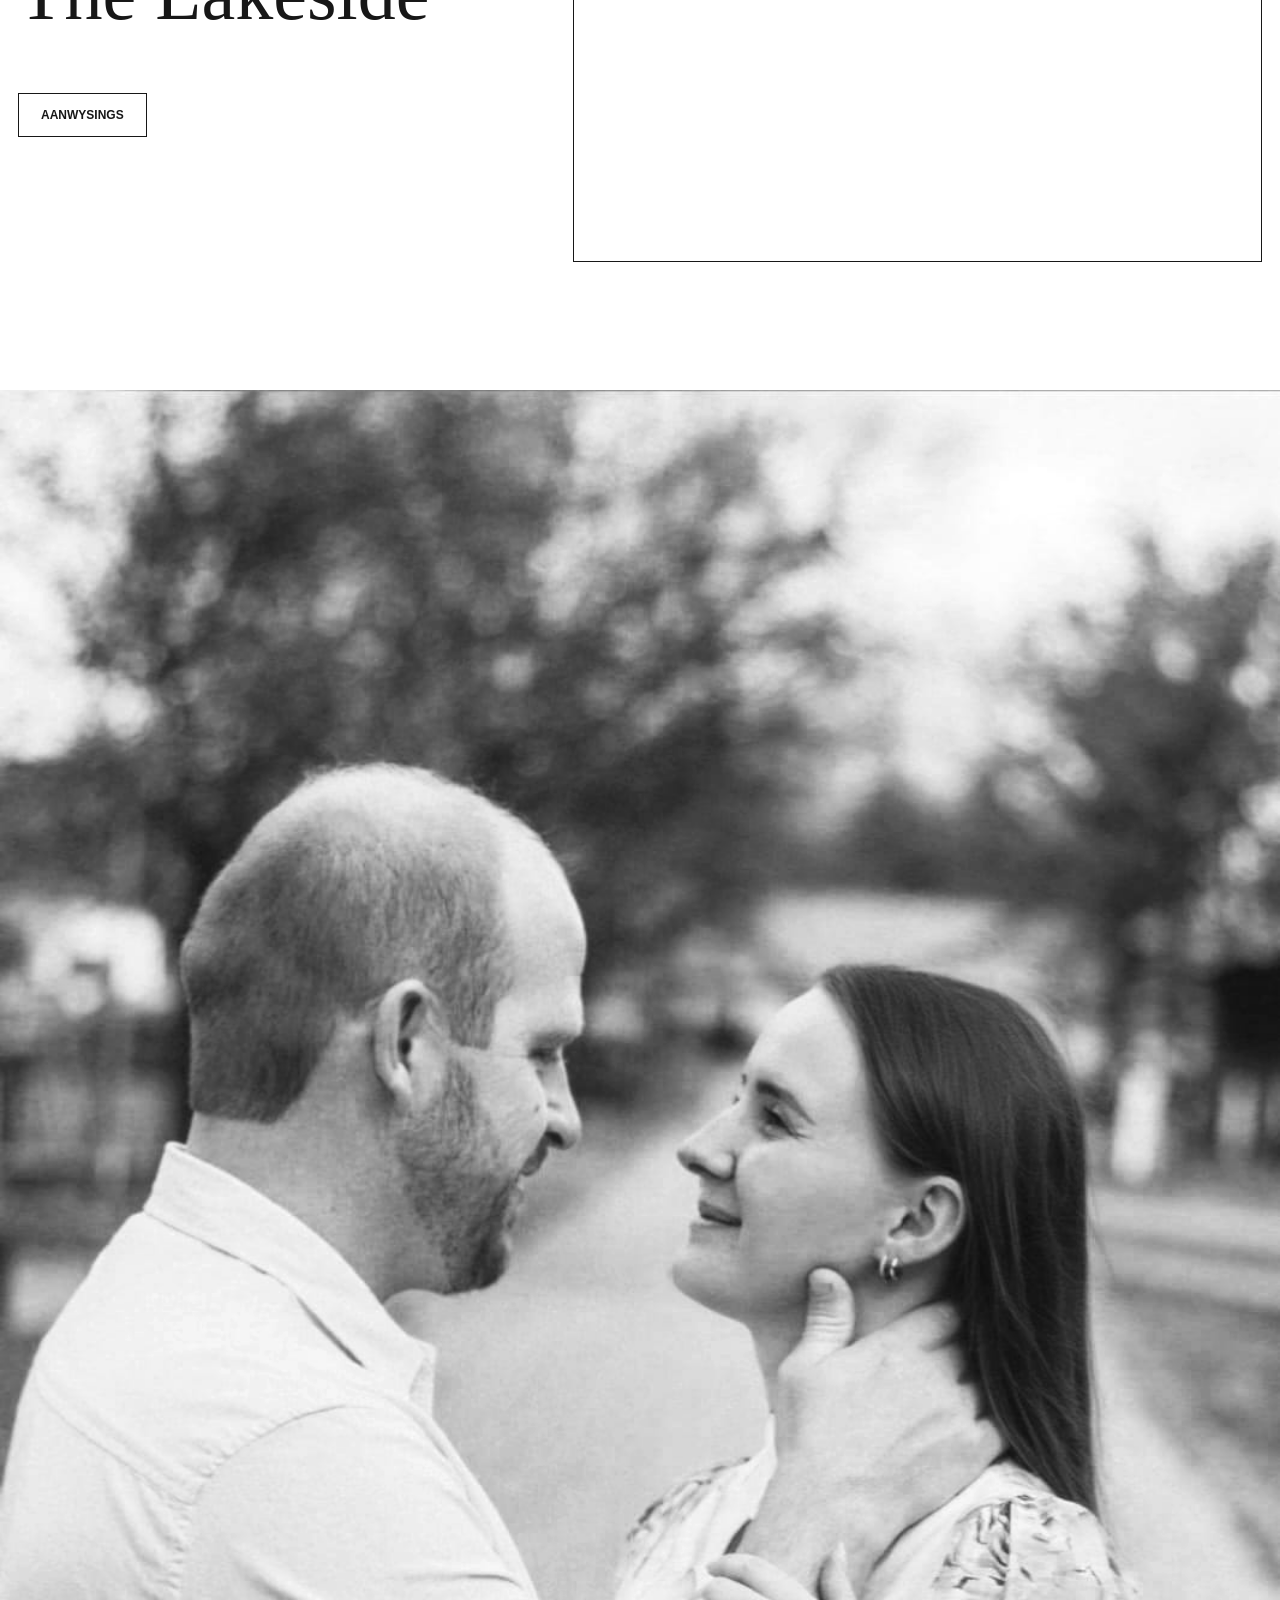
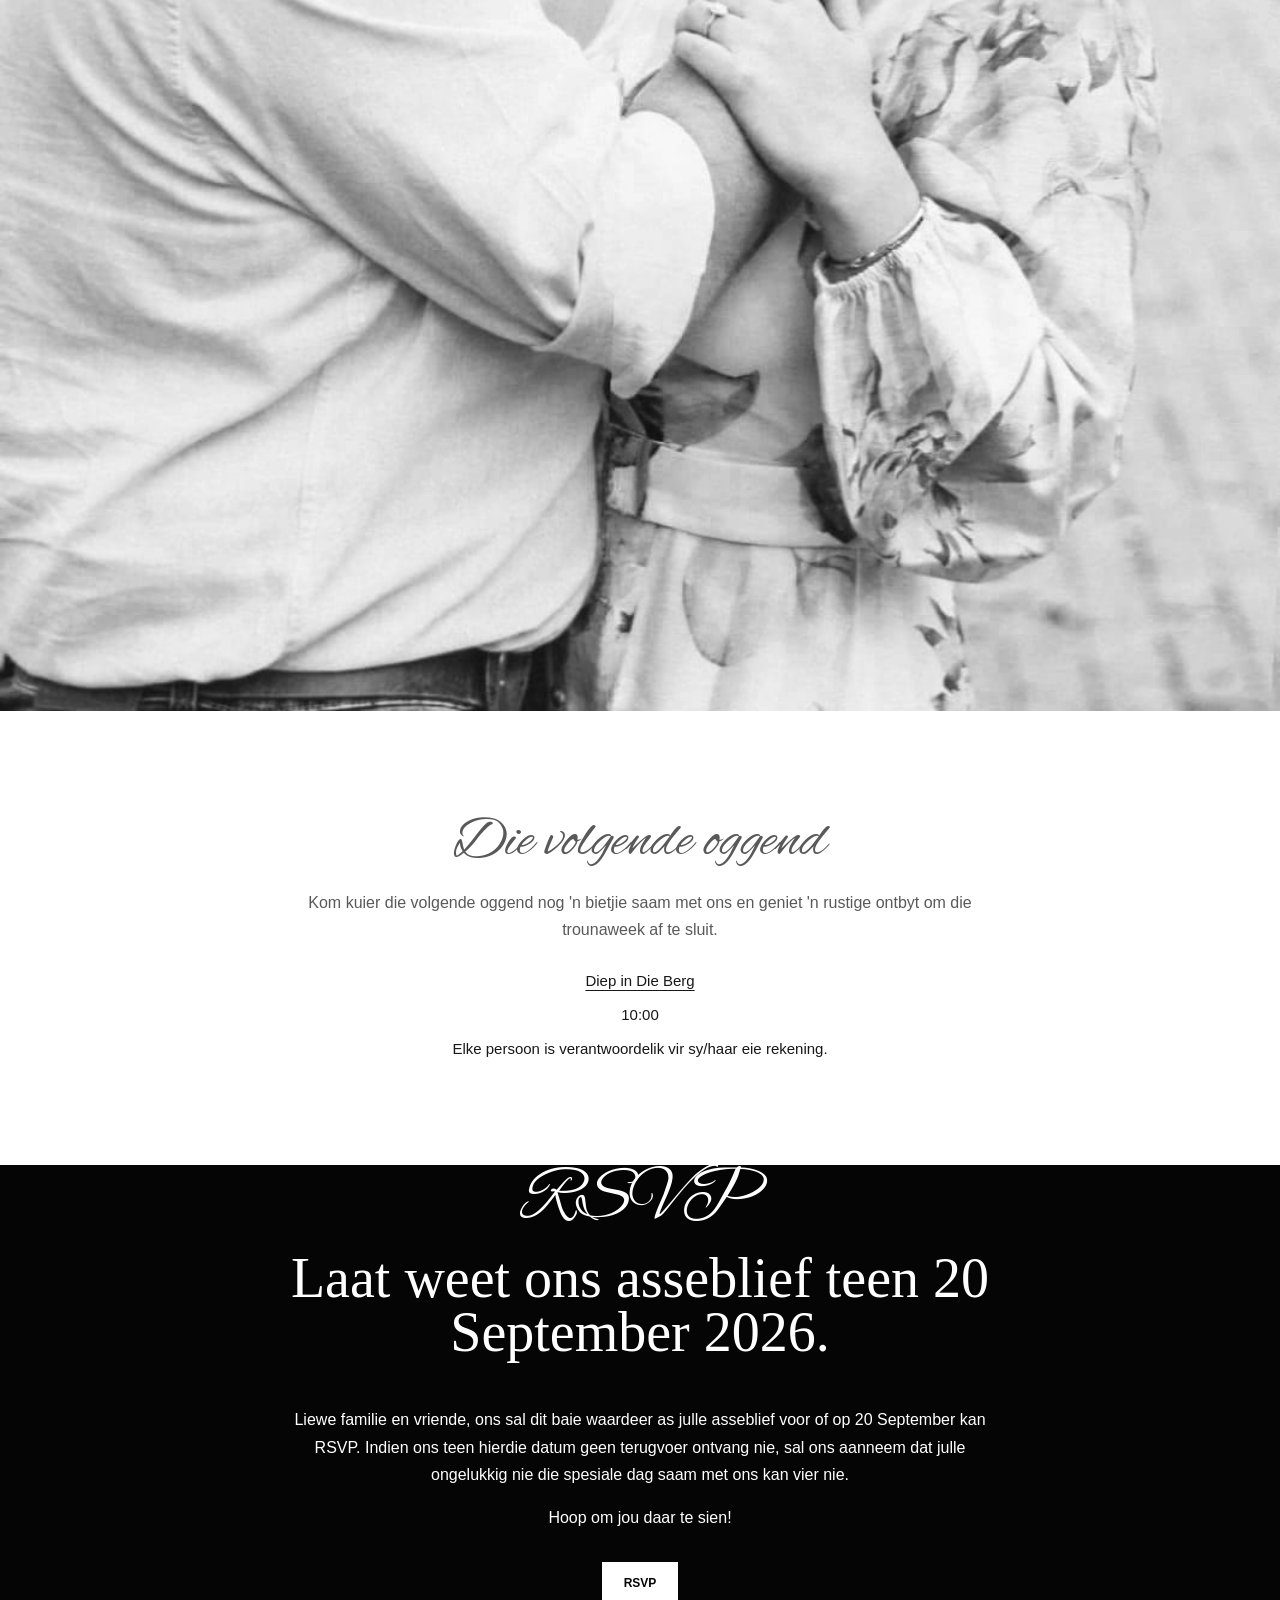
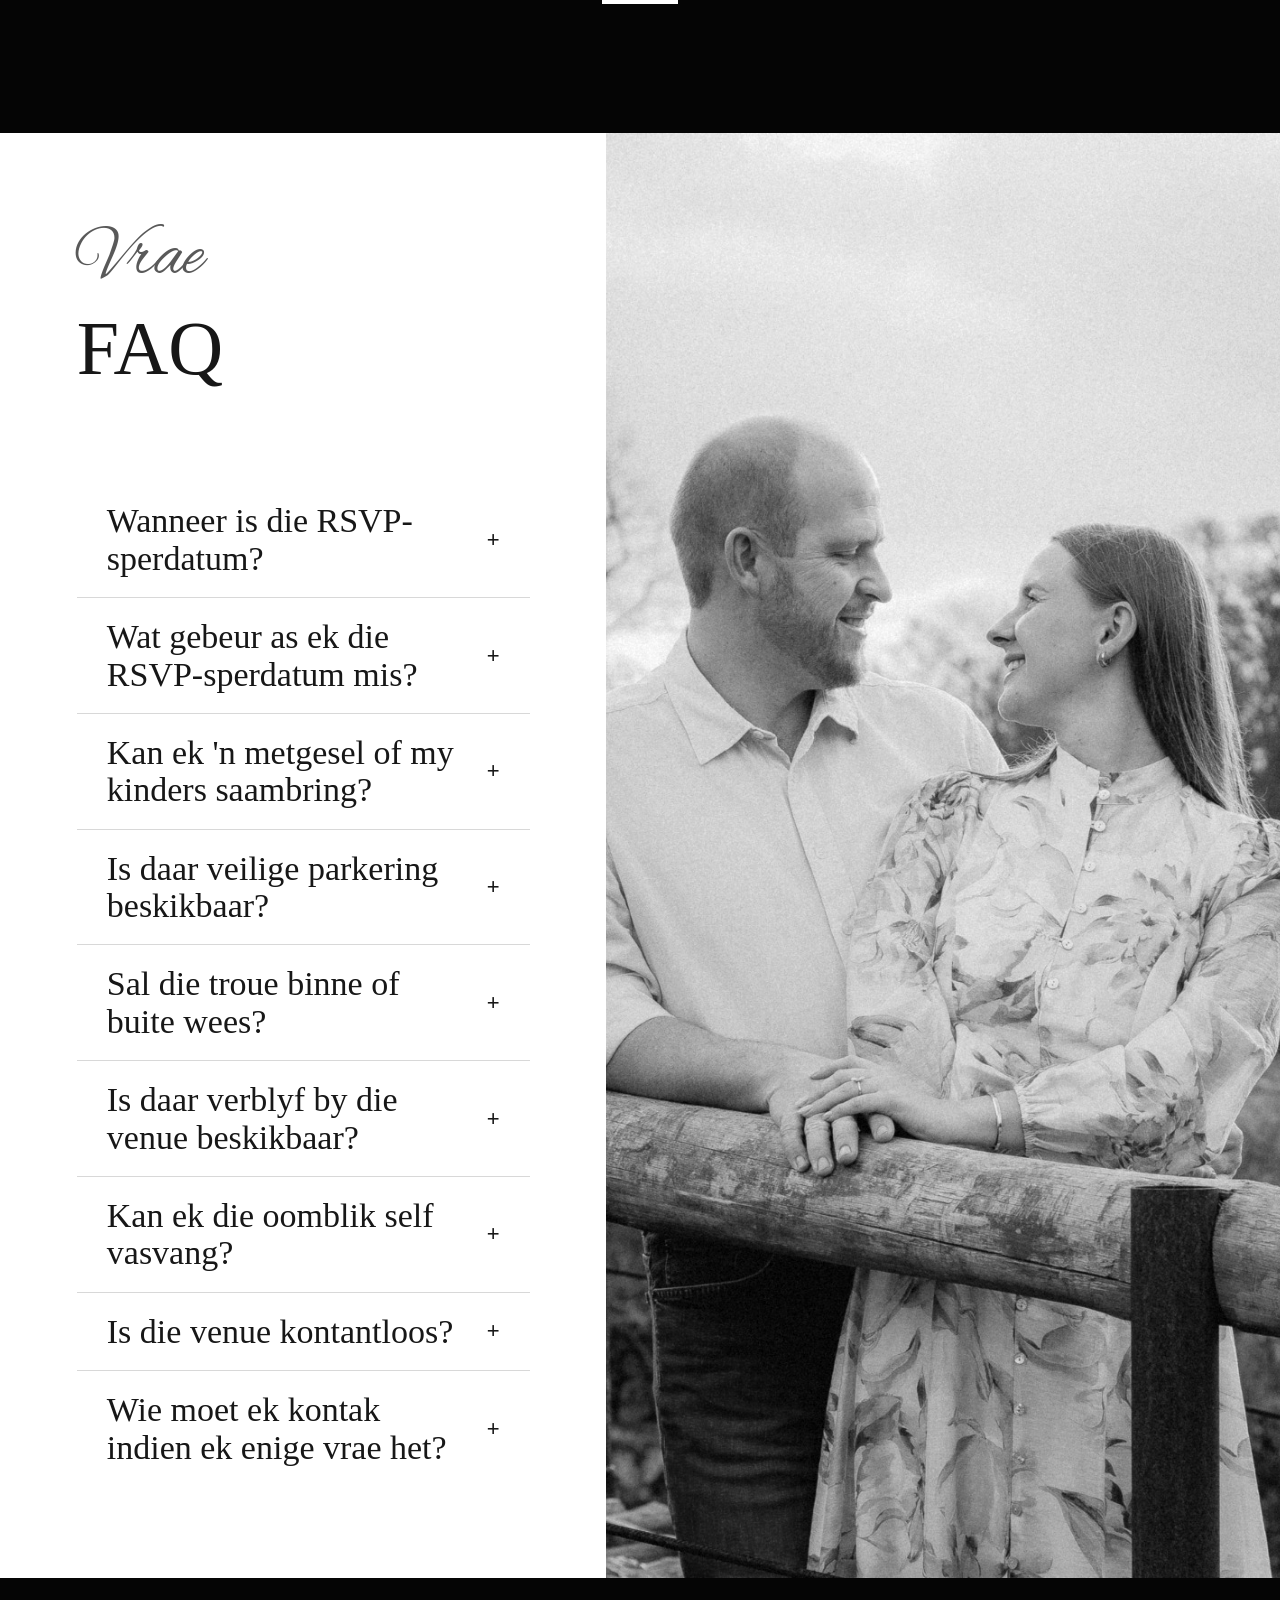
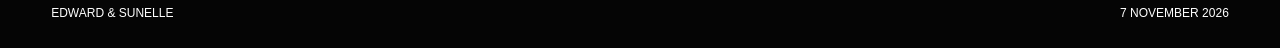
==== commit 8731e832: "Update gift confirmation email wording" ====
--- a/index.html
+++ b/index.html
@@ -109,7 +109,7 @@
             Ons huis is vol, maar ons harte is oop vir nuwe herinneringe! Indien julle graag 'n
             geskenk wil gee, sal ons 'n bydrae tot ons wittebrood baie waardeer.
           </p>
-          <p>Bankbesonderhede sal saam met die RSVP-bevestiging gestuur word.</p>
+          <p>Bankbesonderhede sal saam met die RSVP-bevestigingse-pos gestuur word.</p>
         </article>
       </section>
 
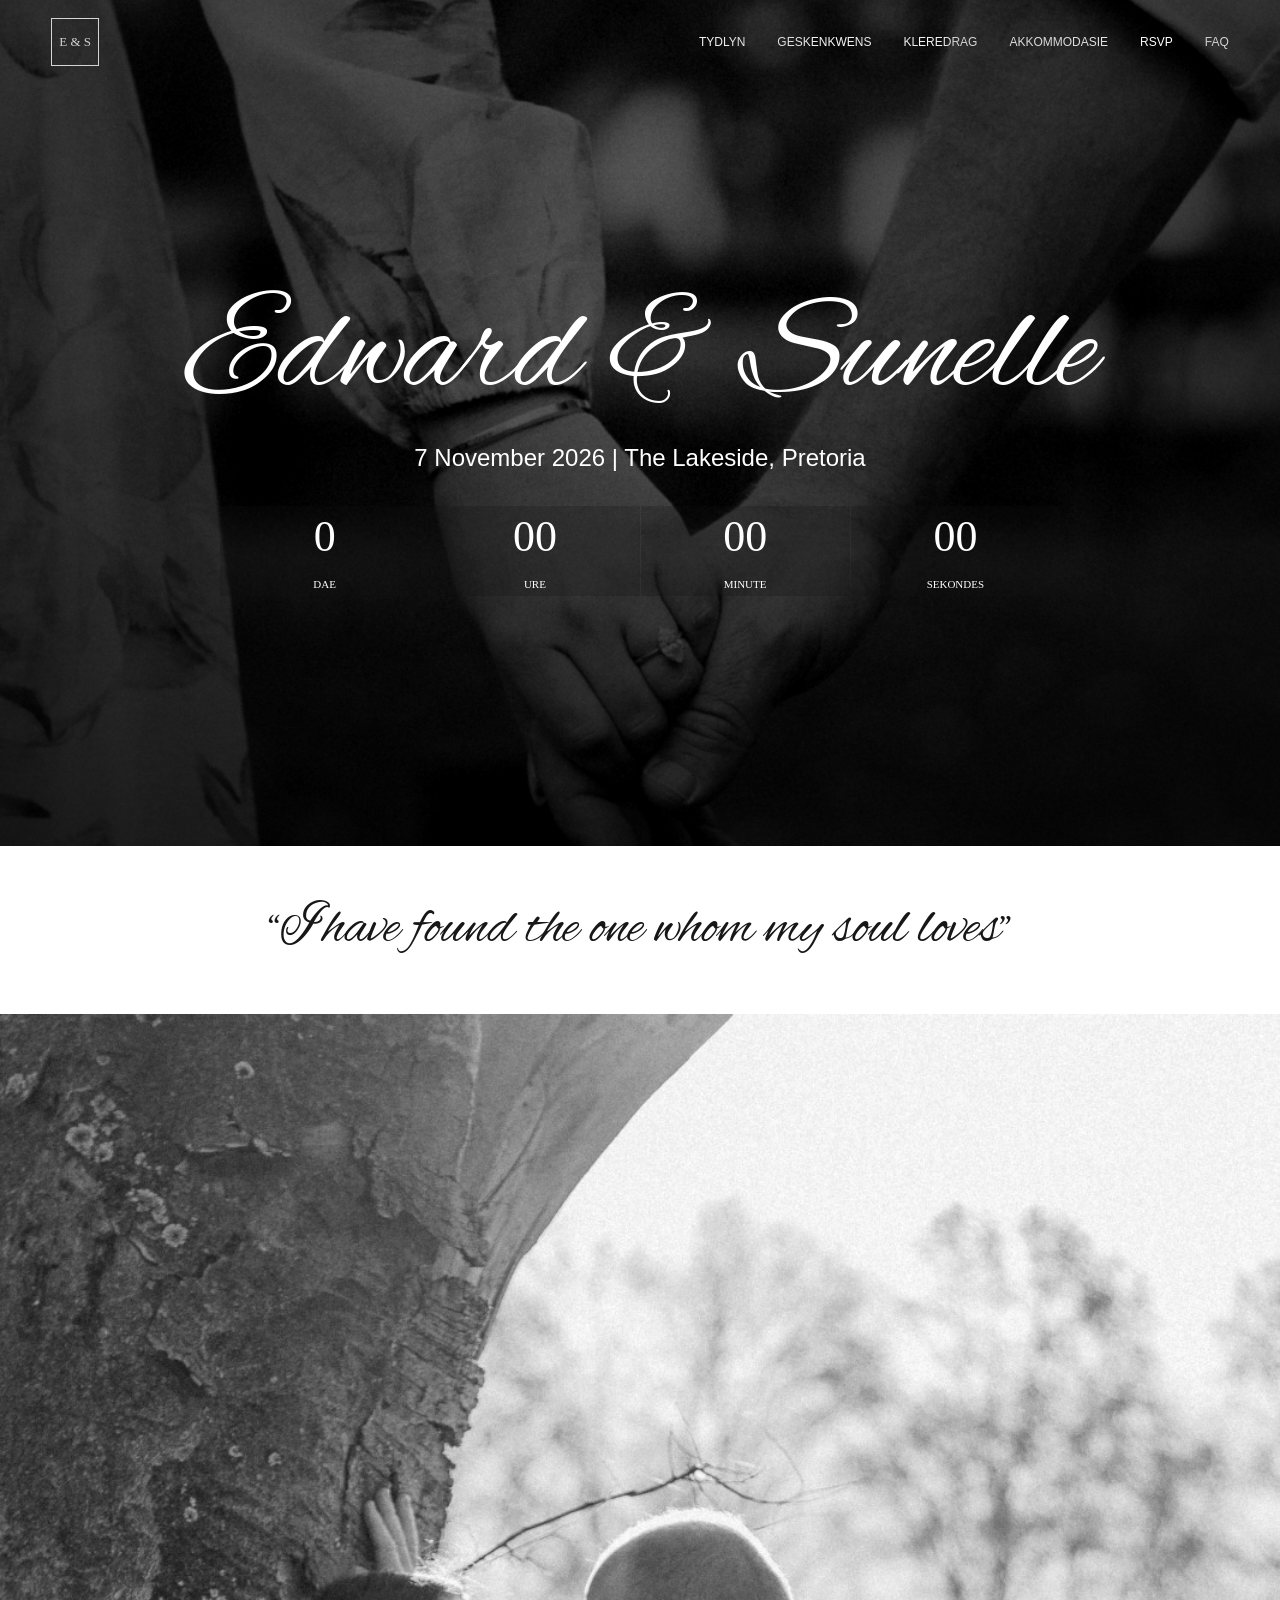
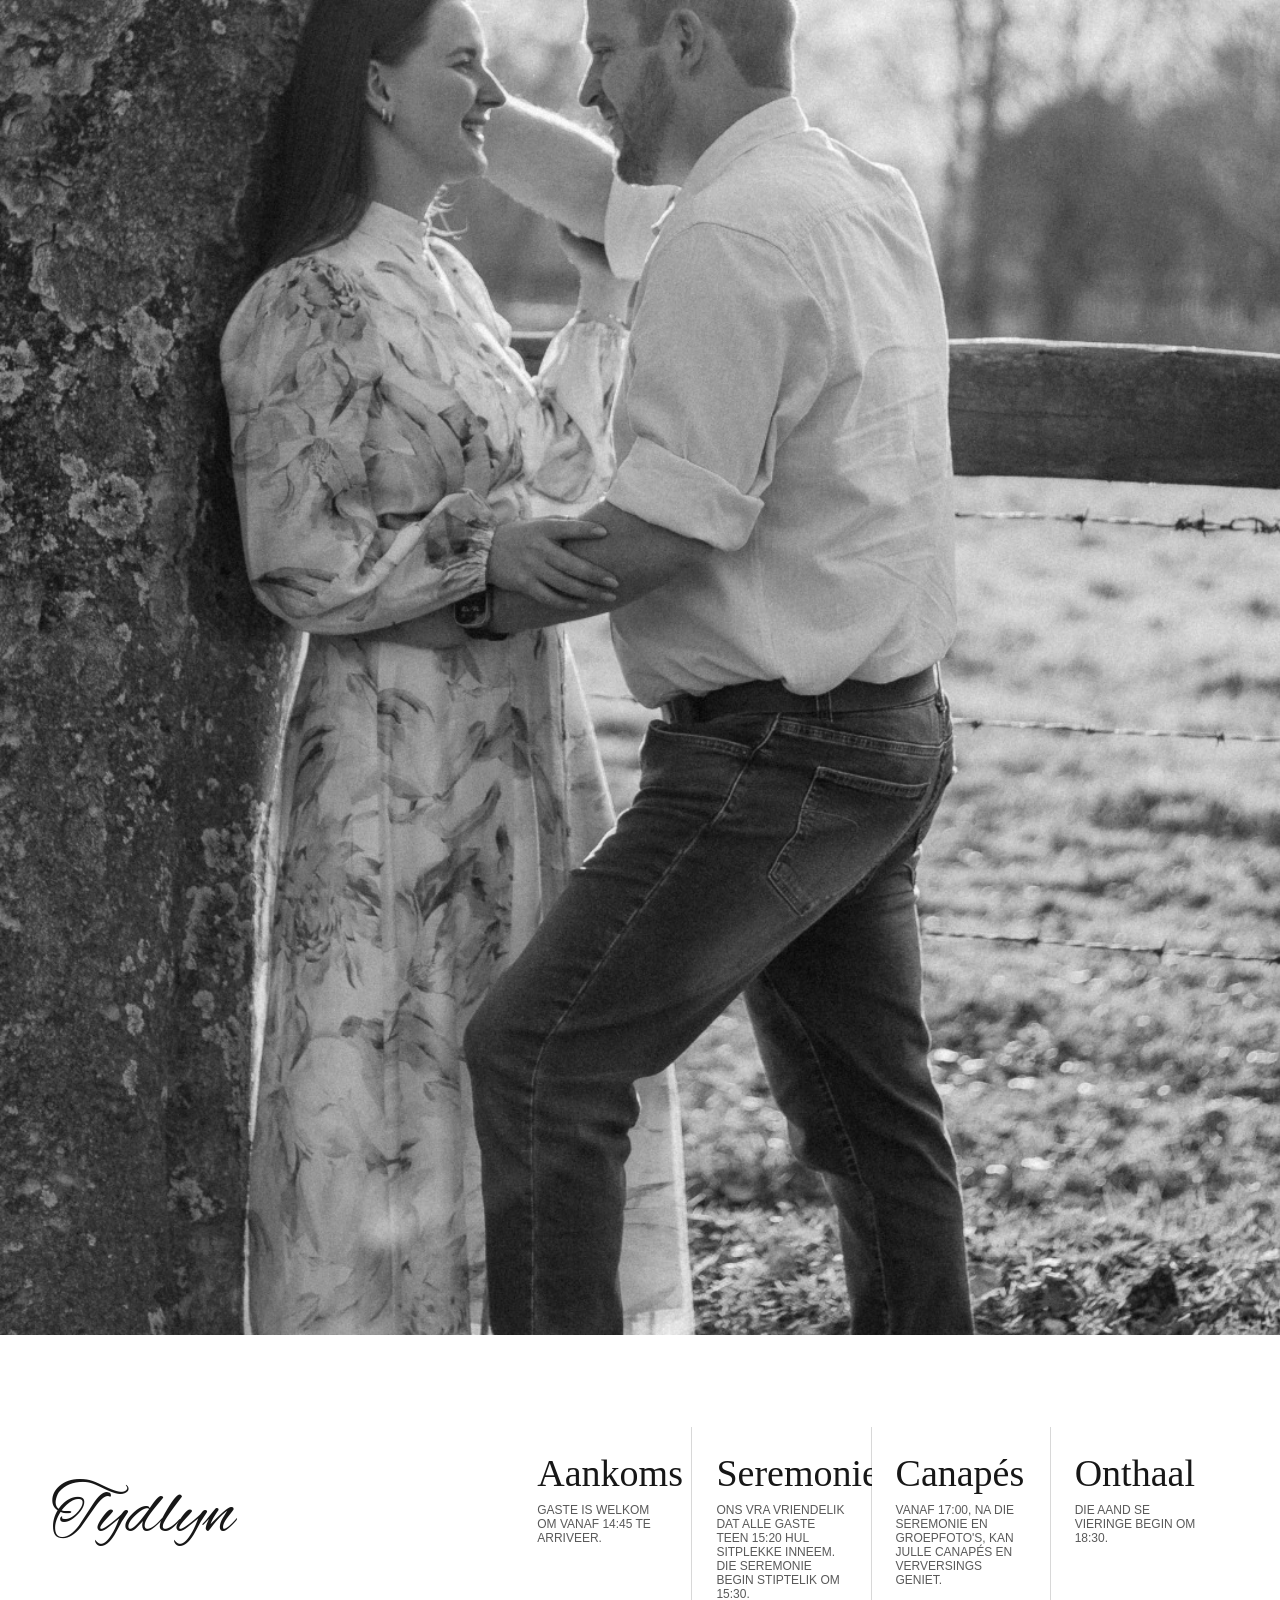
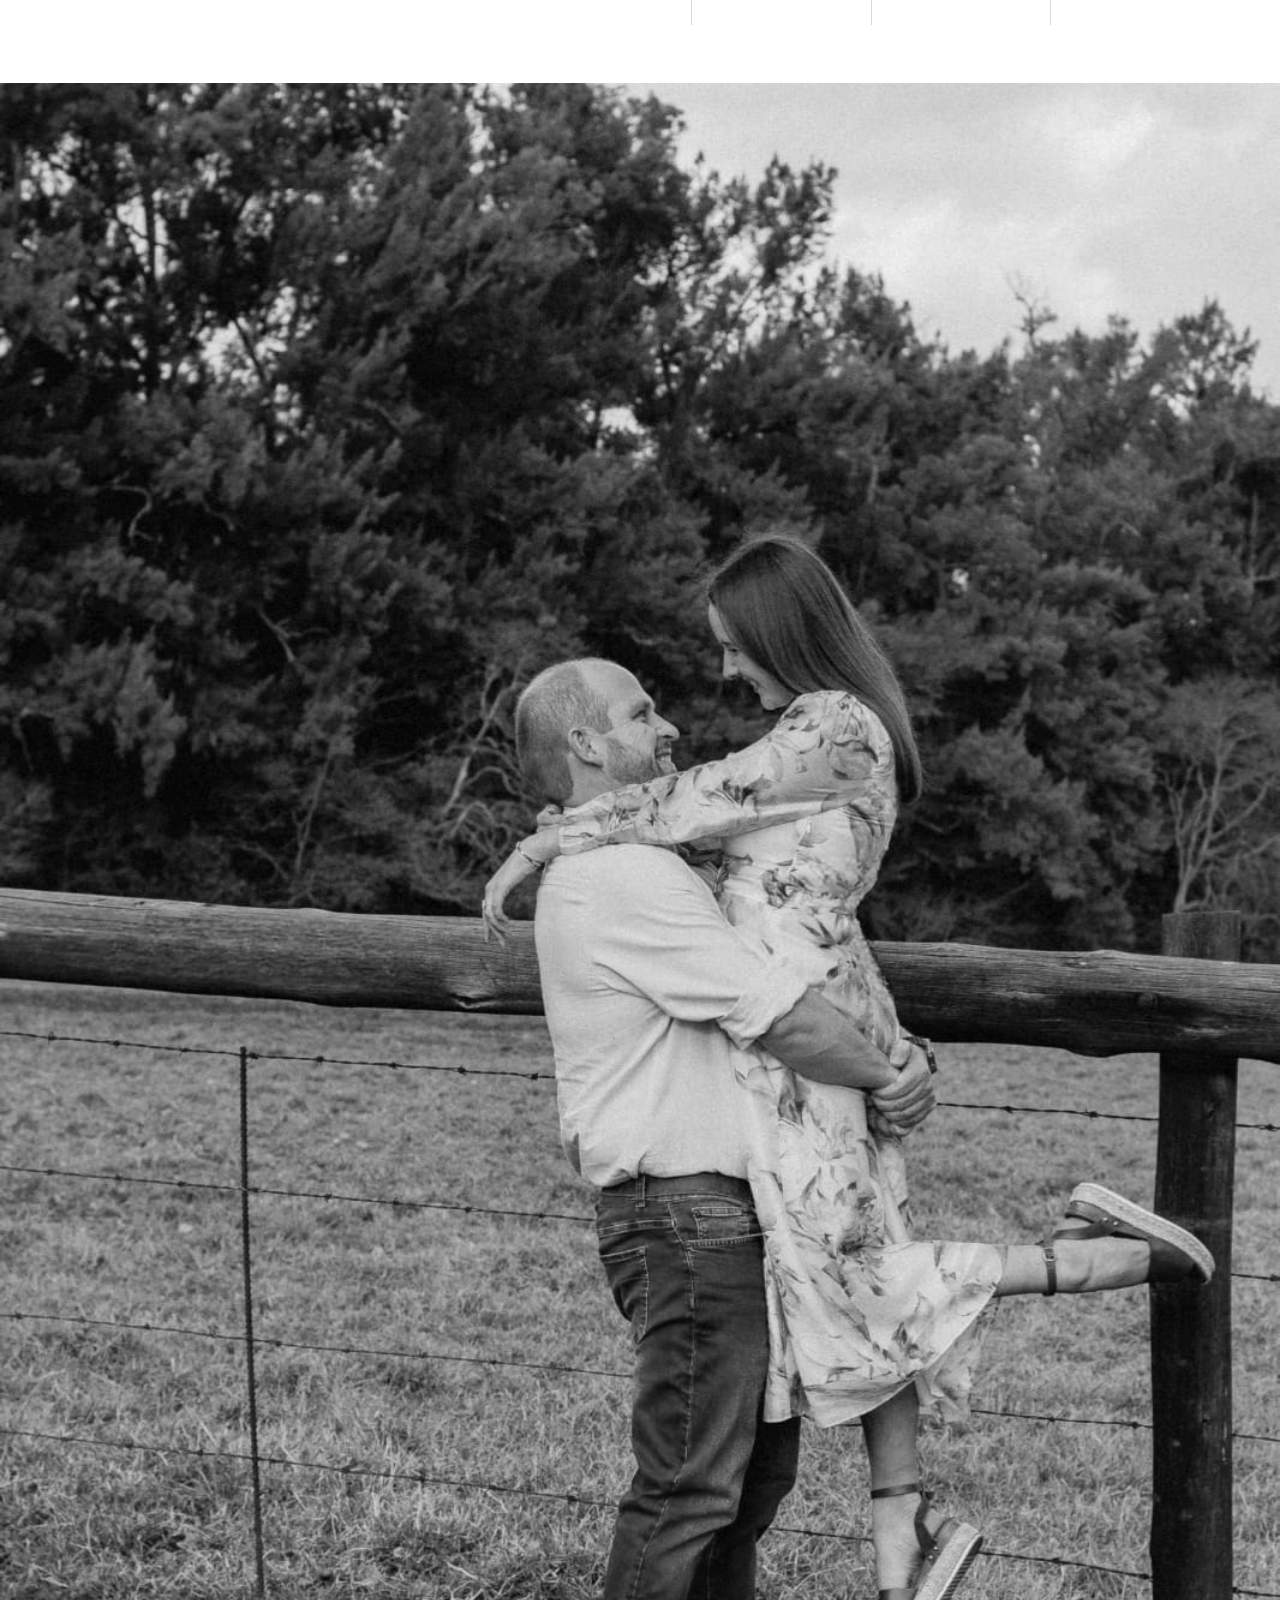
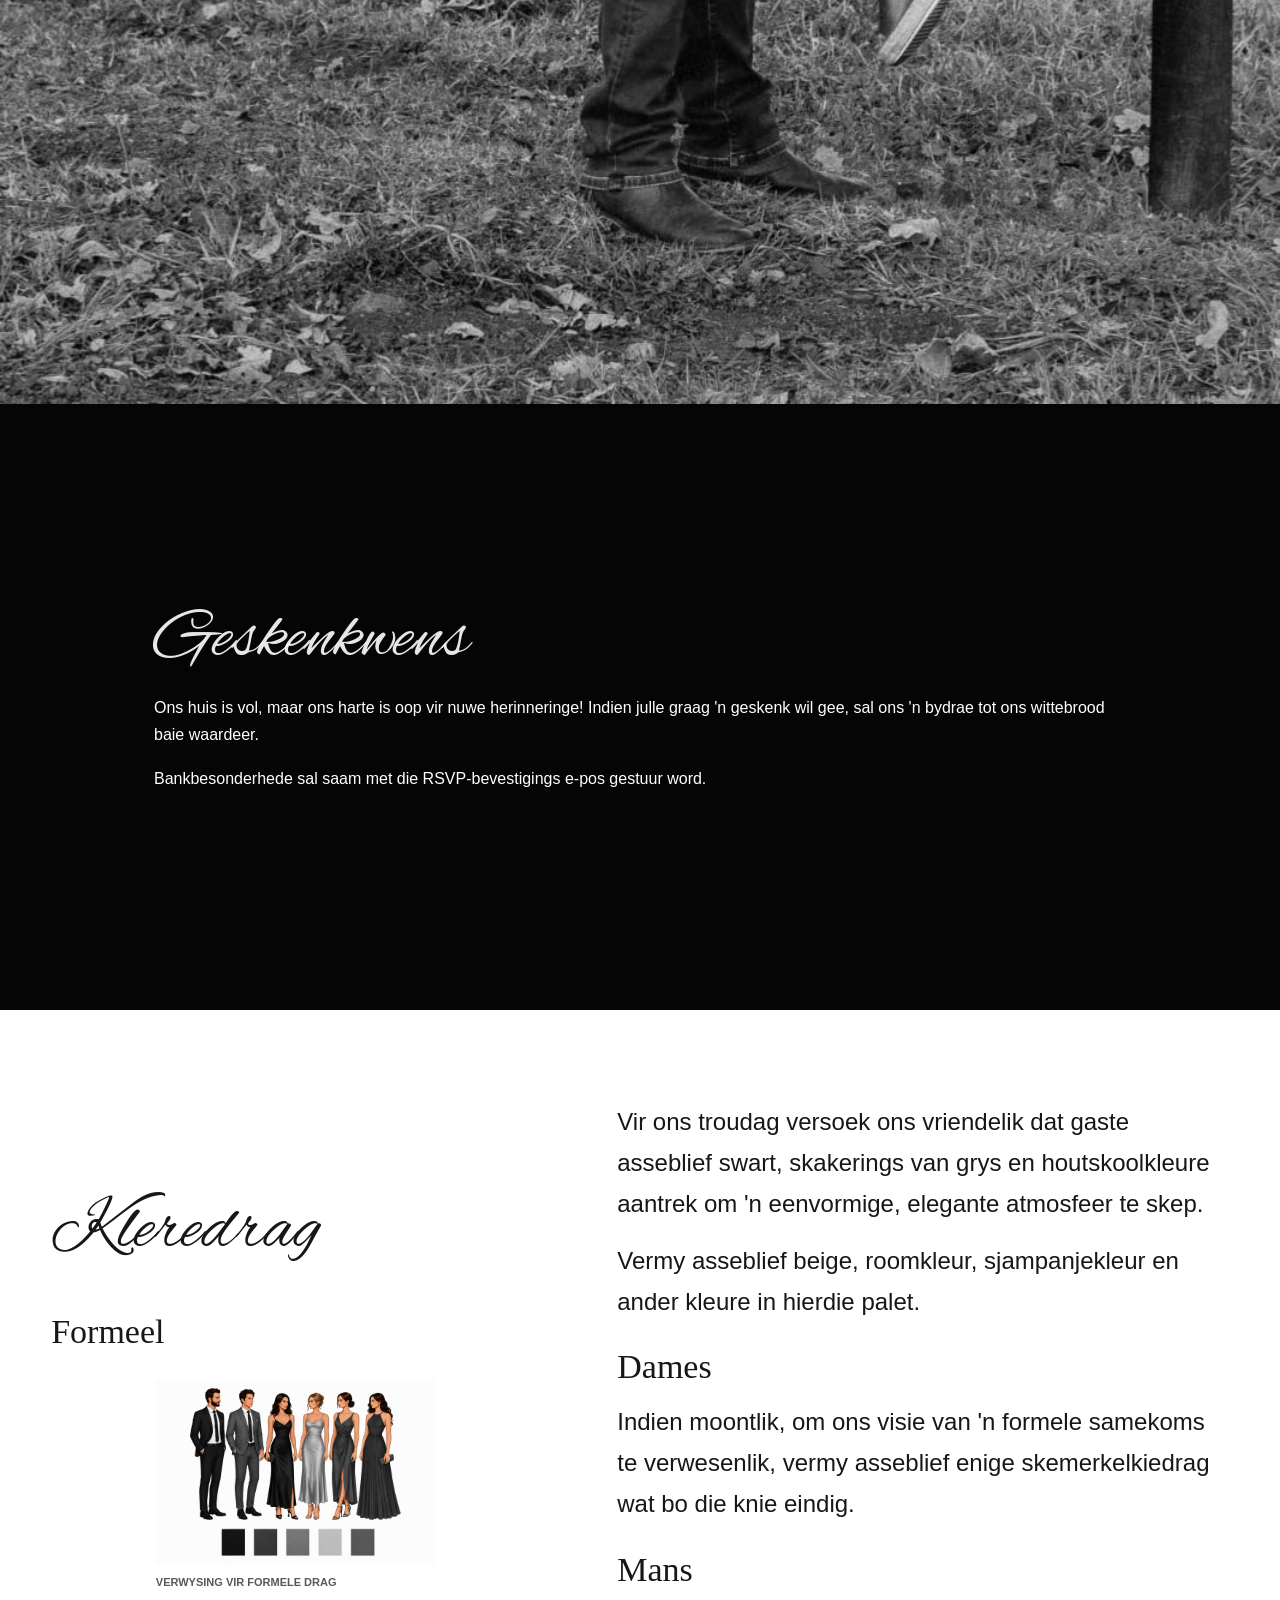
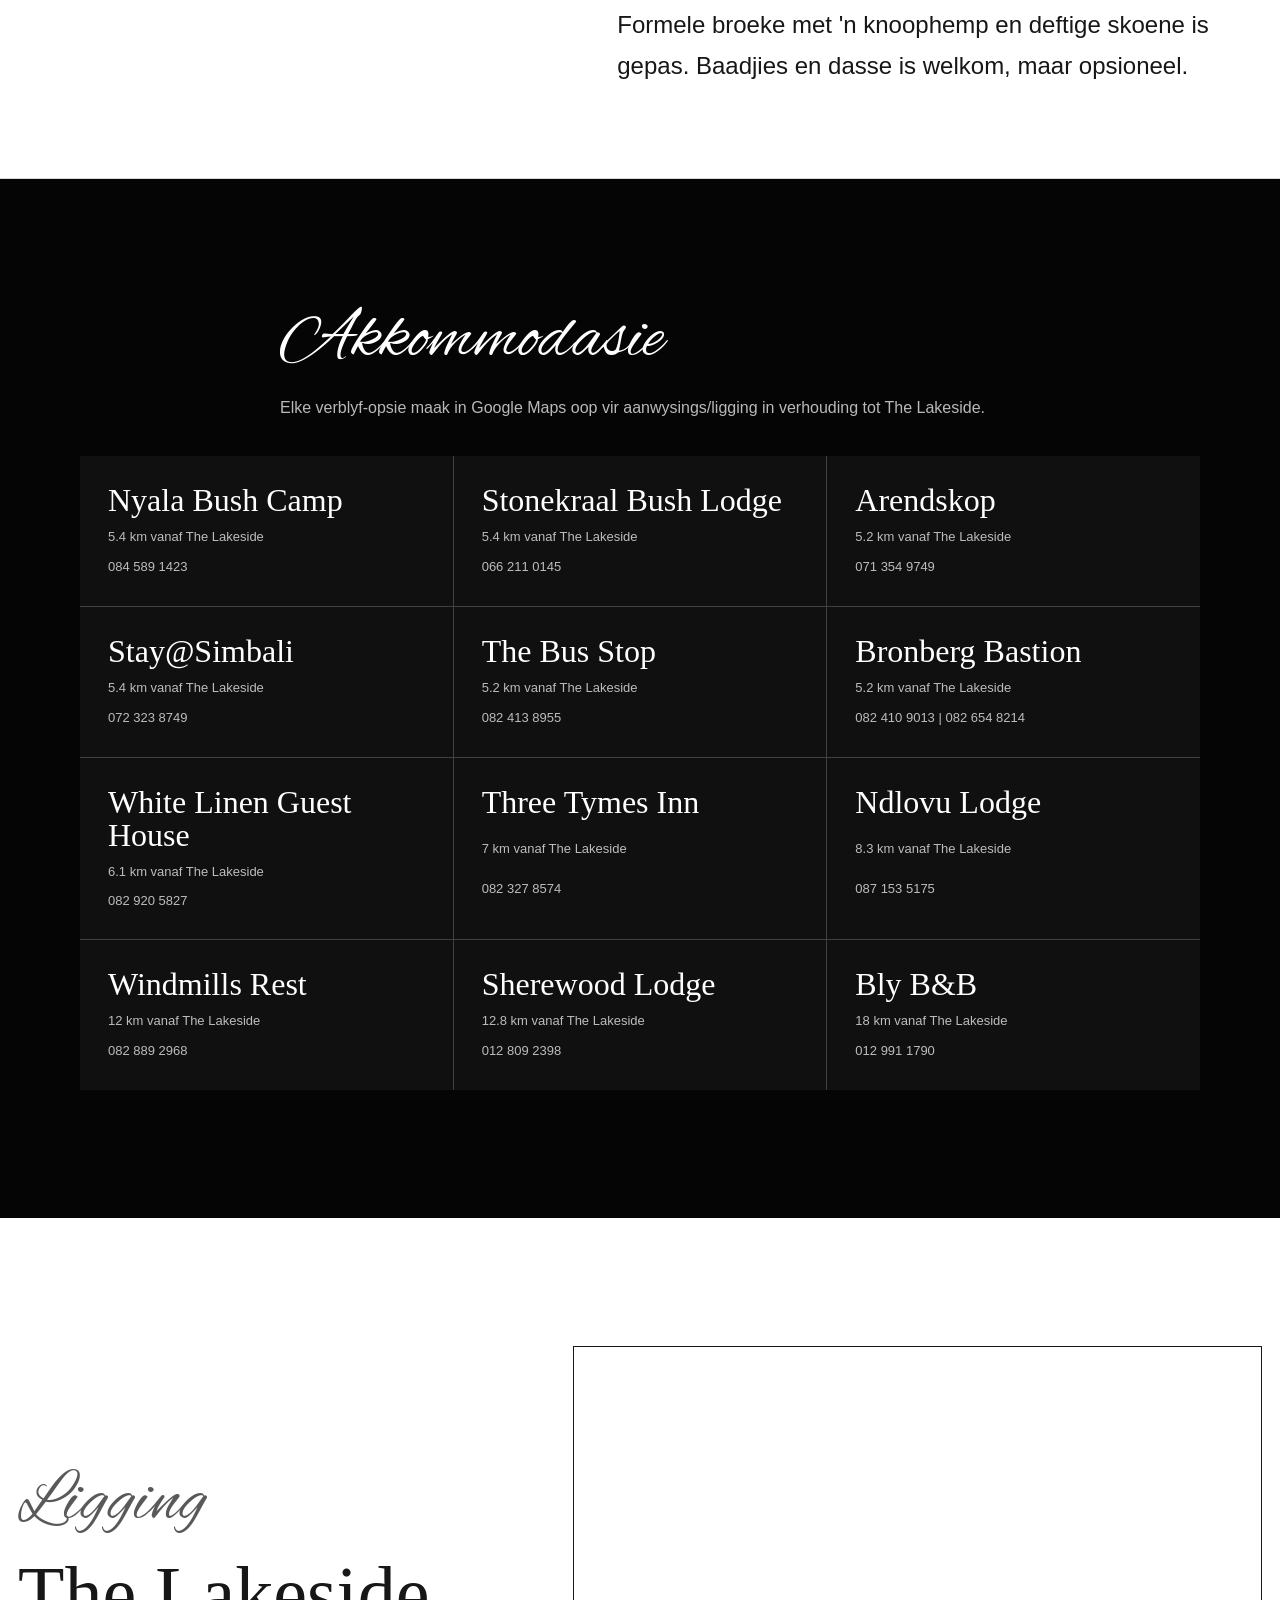
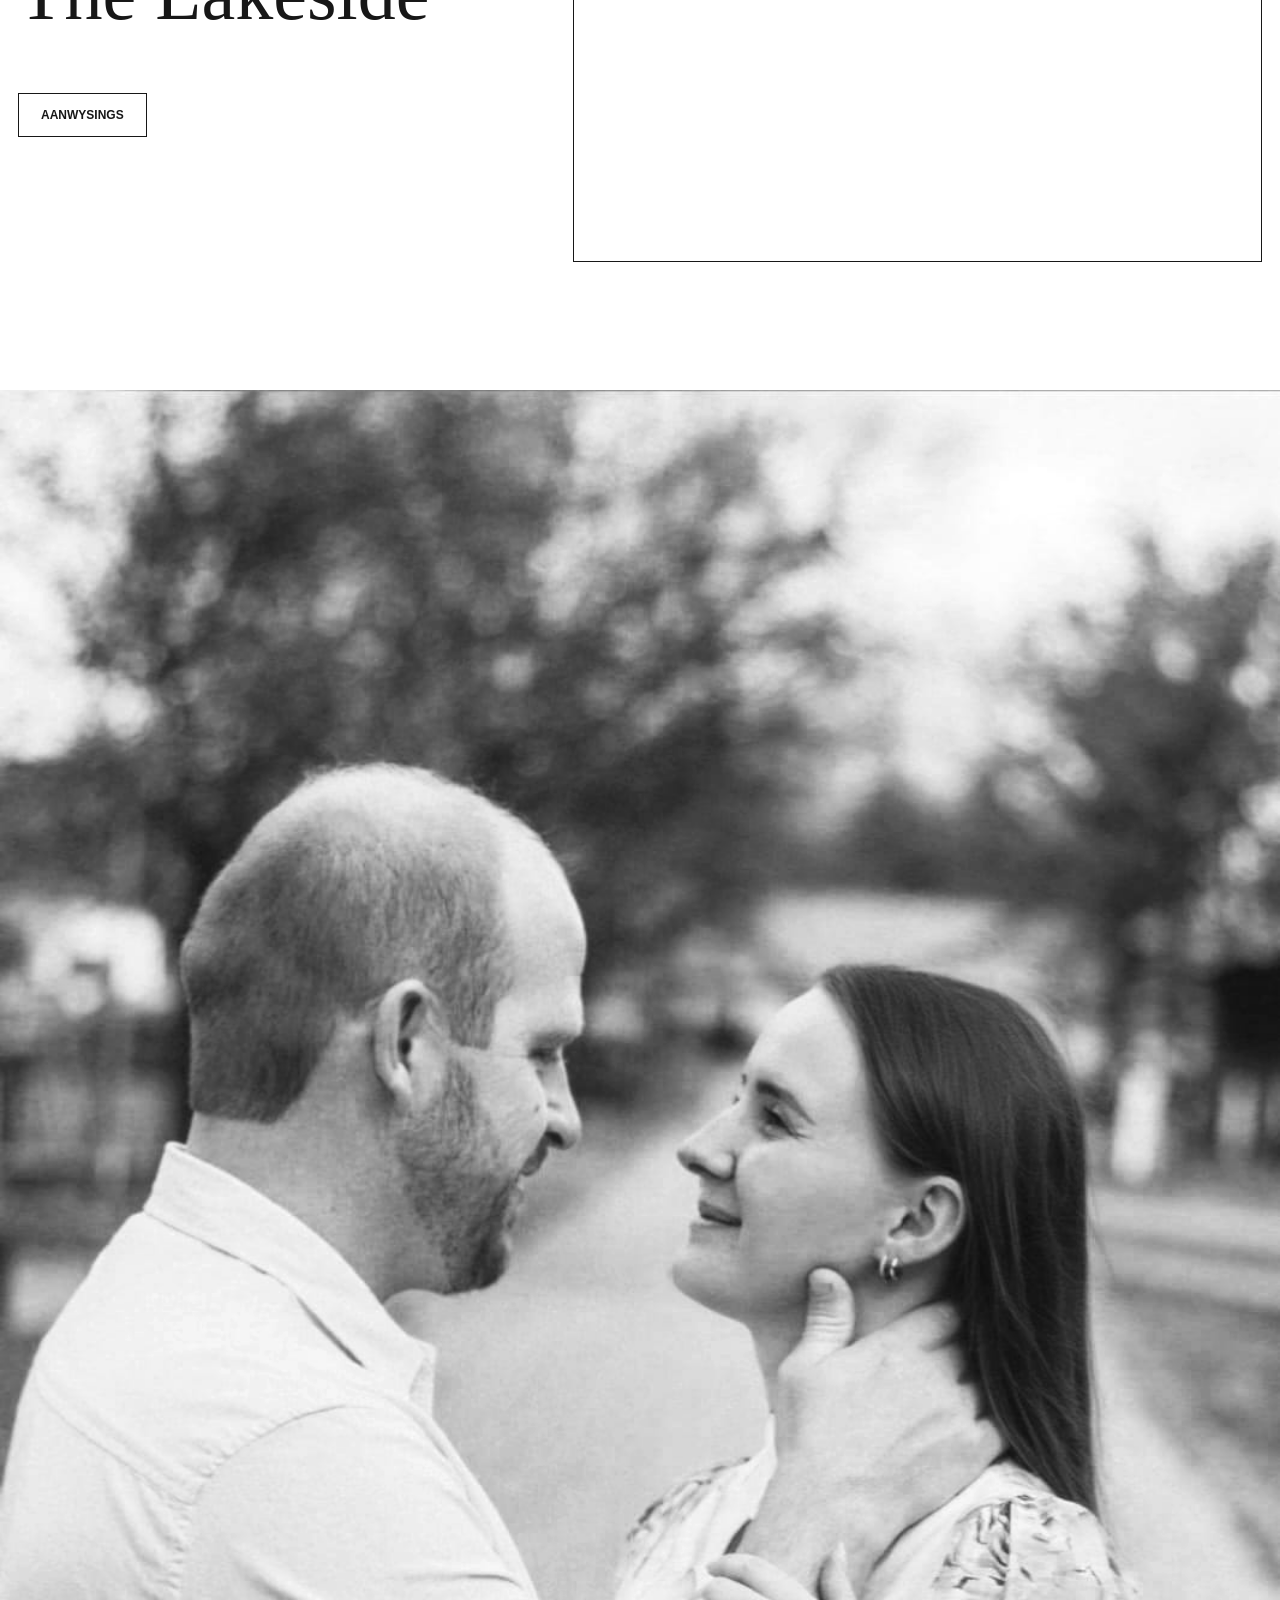
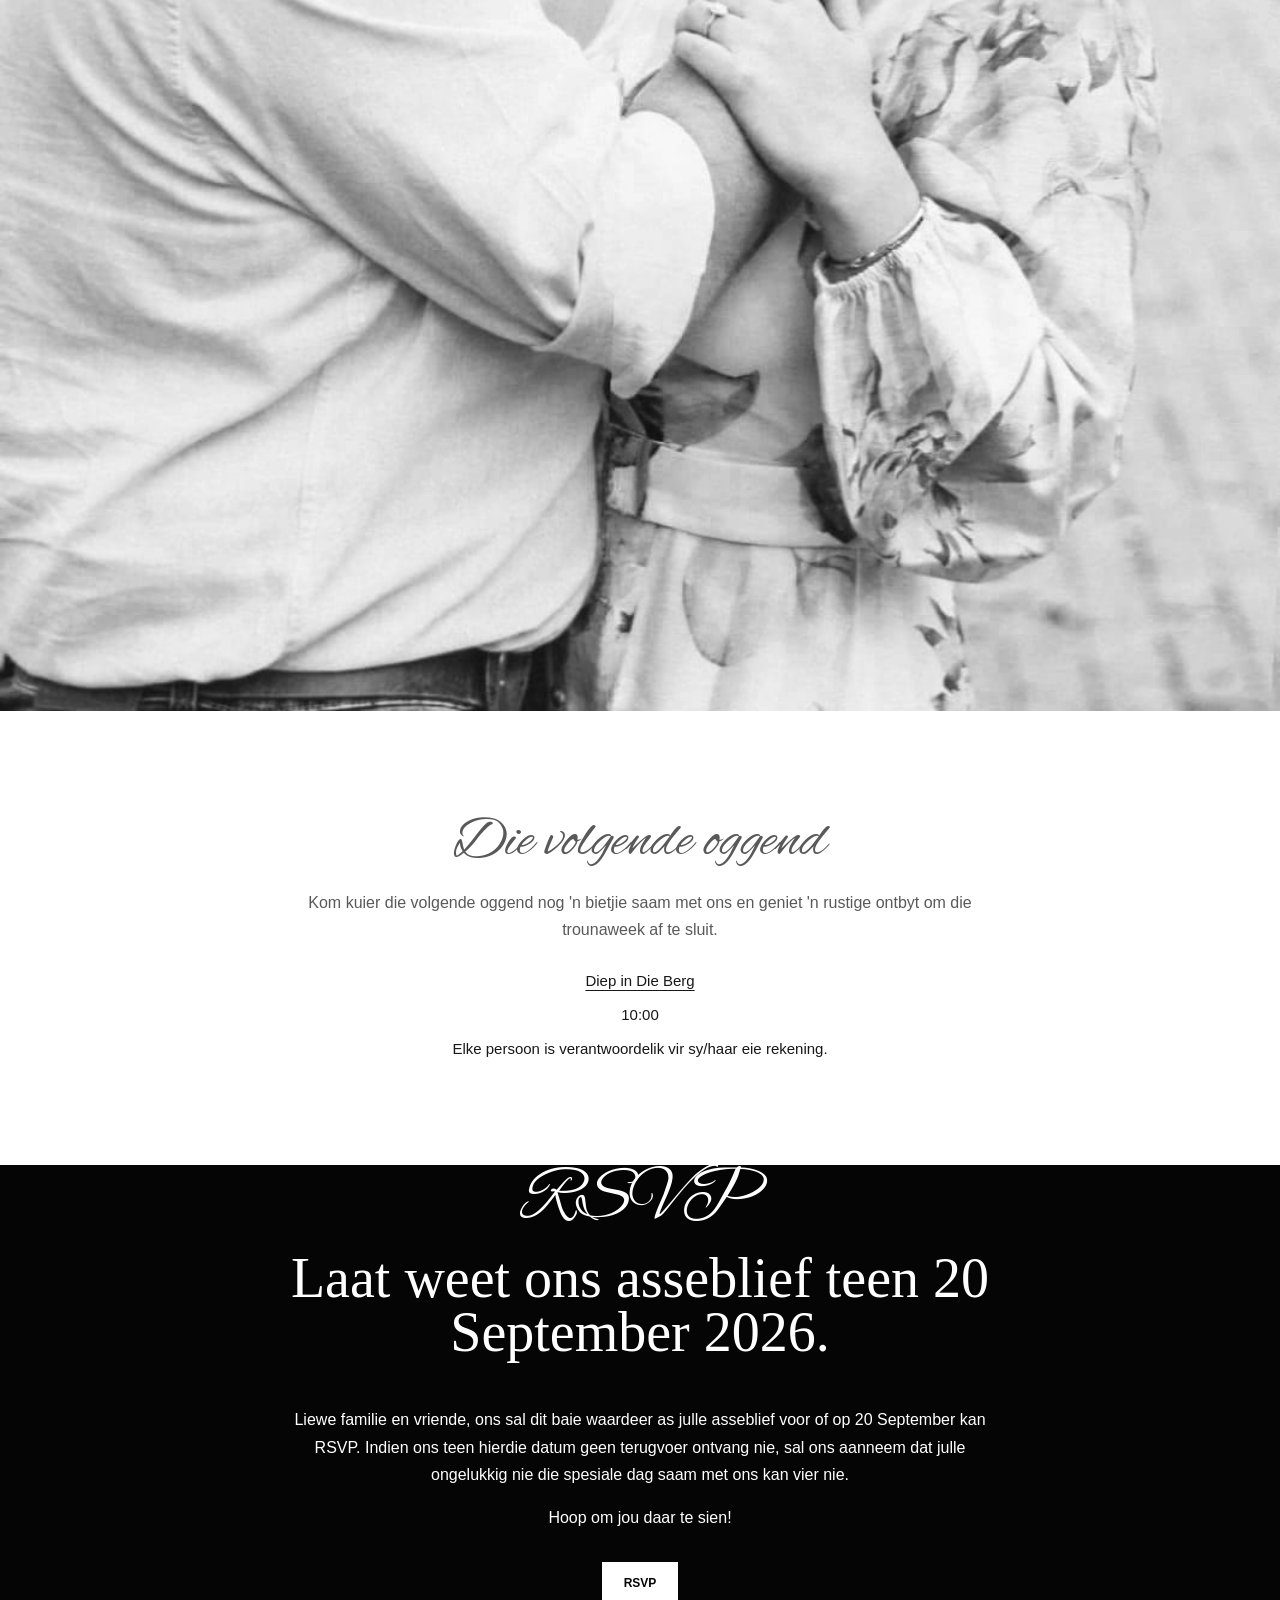
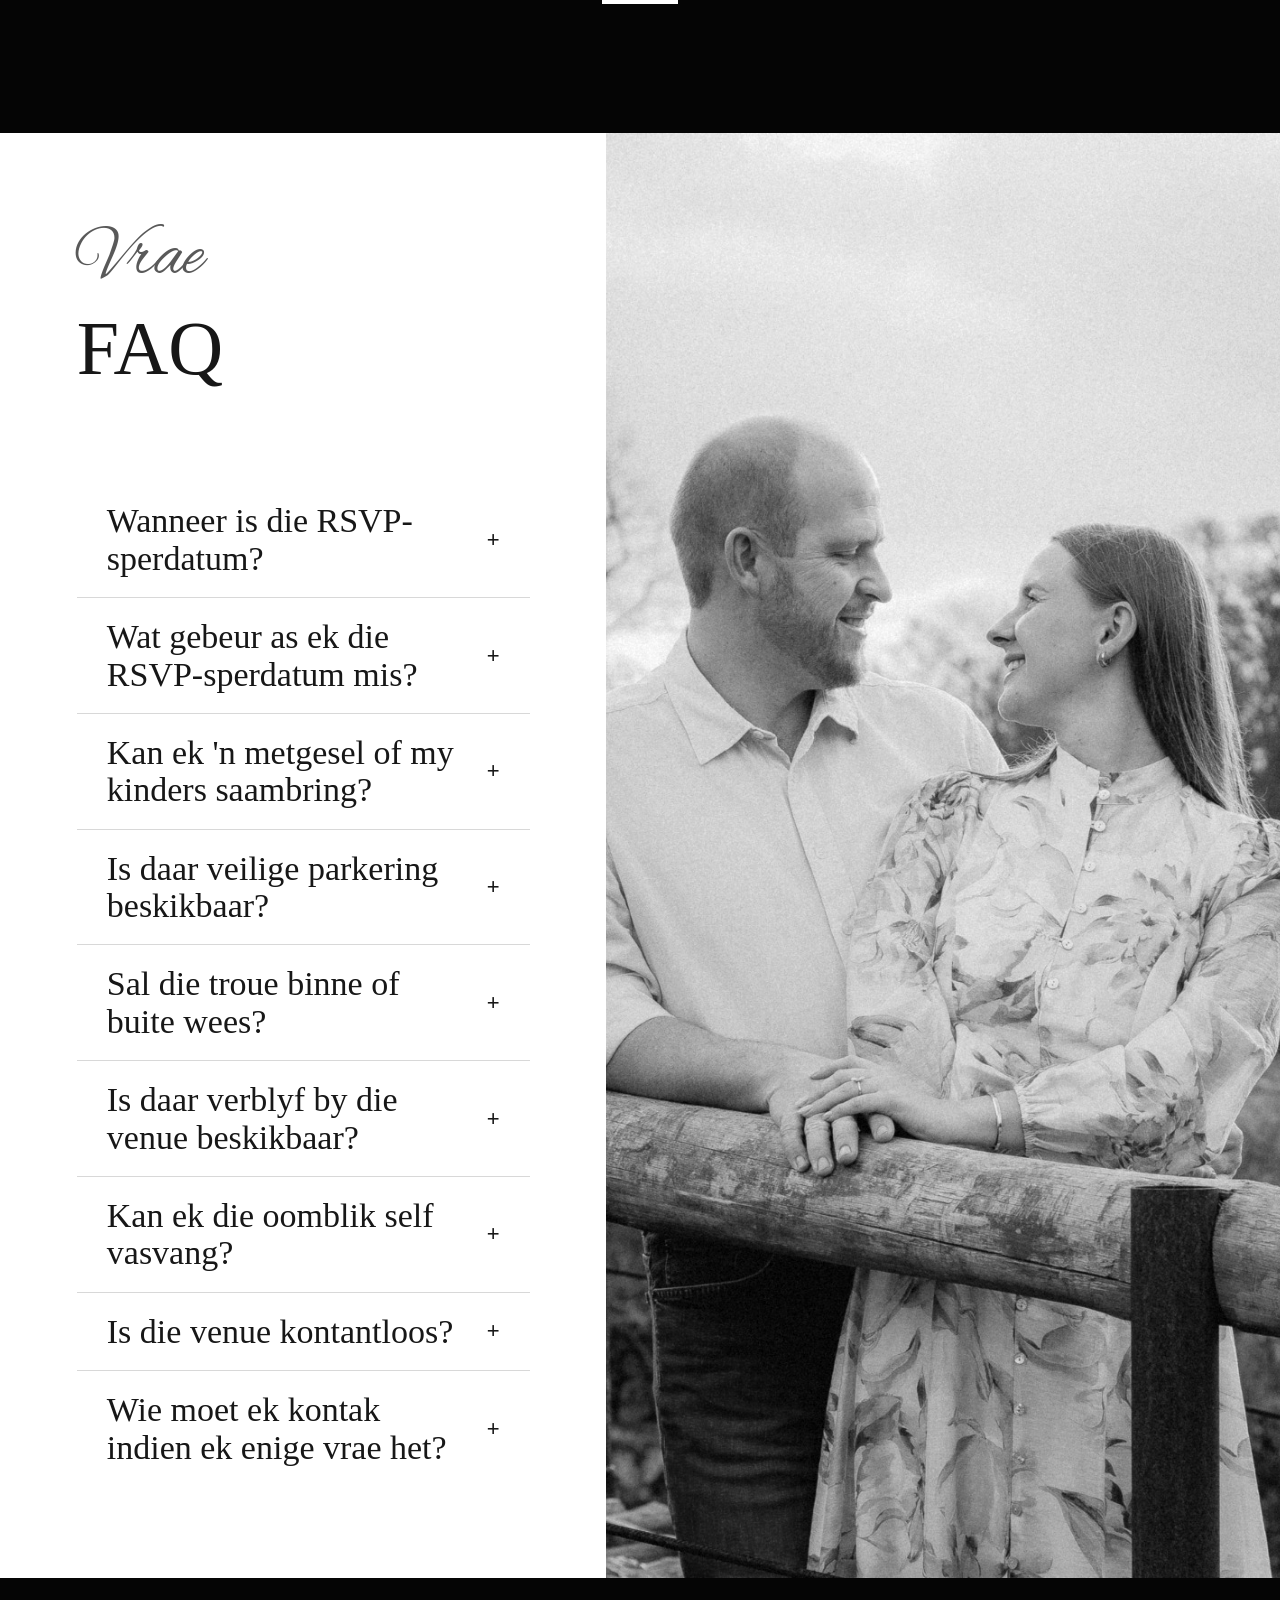
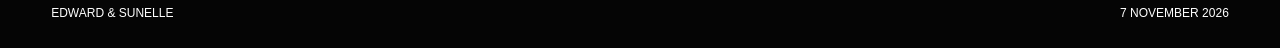
==== commit 67fab460: "Update index.html spelfout" ====
--- a/index.html
+++ b/index.html
@@ -109,7 +109,7 @@
             Ons huis is vol, maar ons harte is oop vir nuwe herinneringe! Indien julle graag 'n
             geskenk wil gee, sal ons 'n bydrae tot ons wittebrood baie waardeer.
           </p>
-          <p>Bankbesonderhede sal saam met die RSVP-bevestigingse-pos gestuur word.</p>
+          <p>Bankbesonderhede sal saam met die RSVP-bevestigings e-pos gestuur word.</p>
         </article>
       </section>
 
